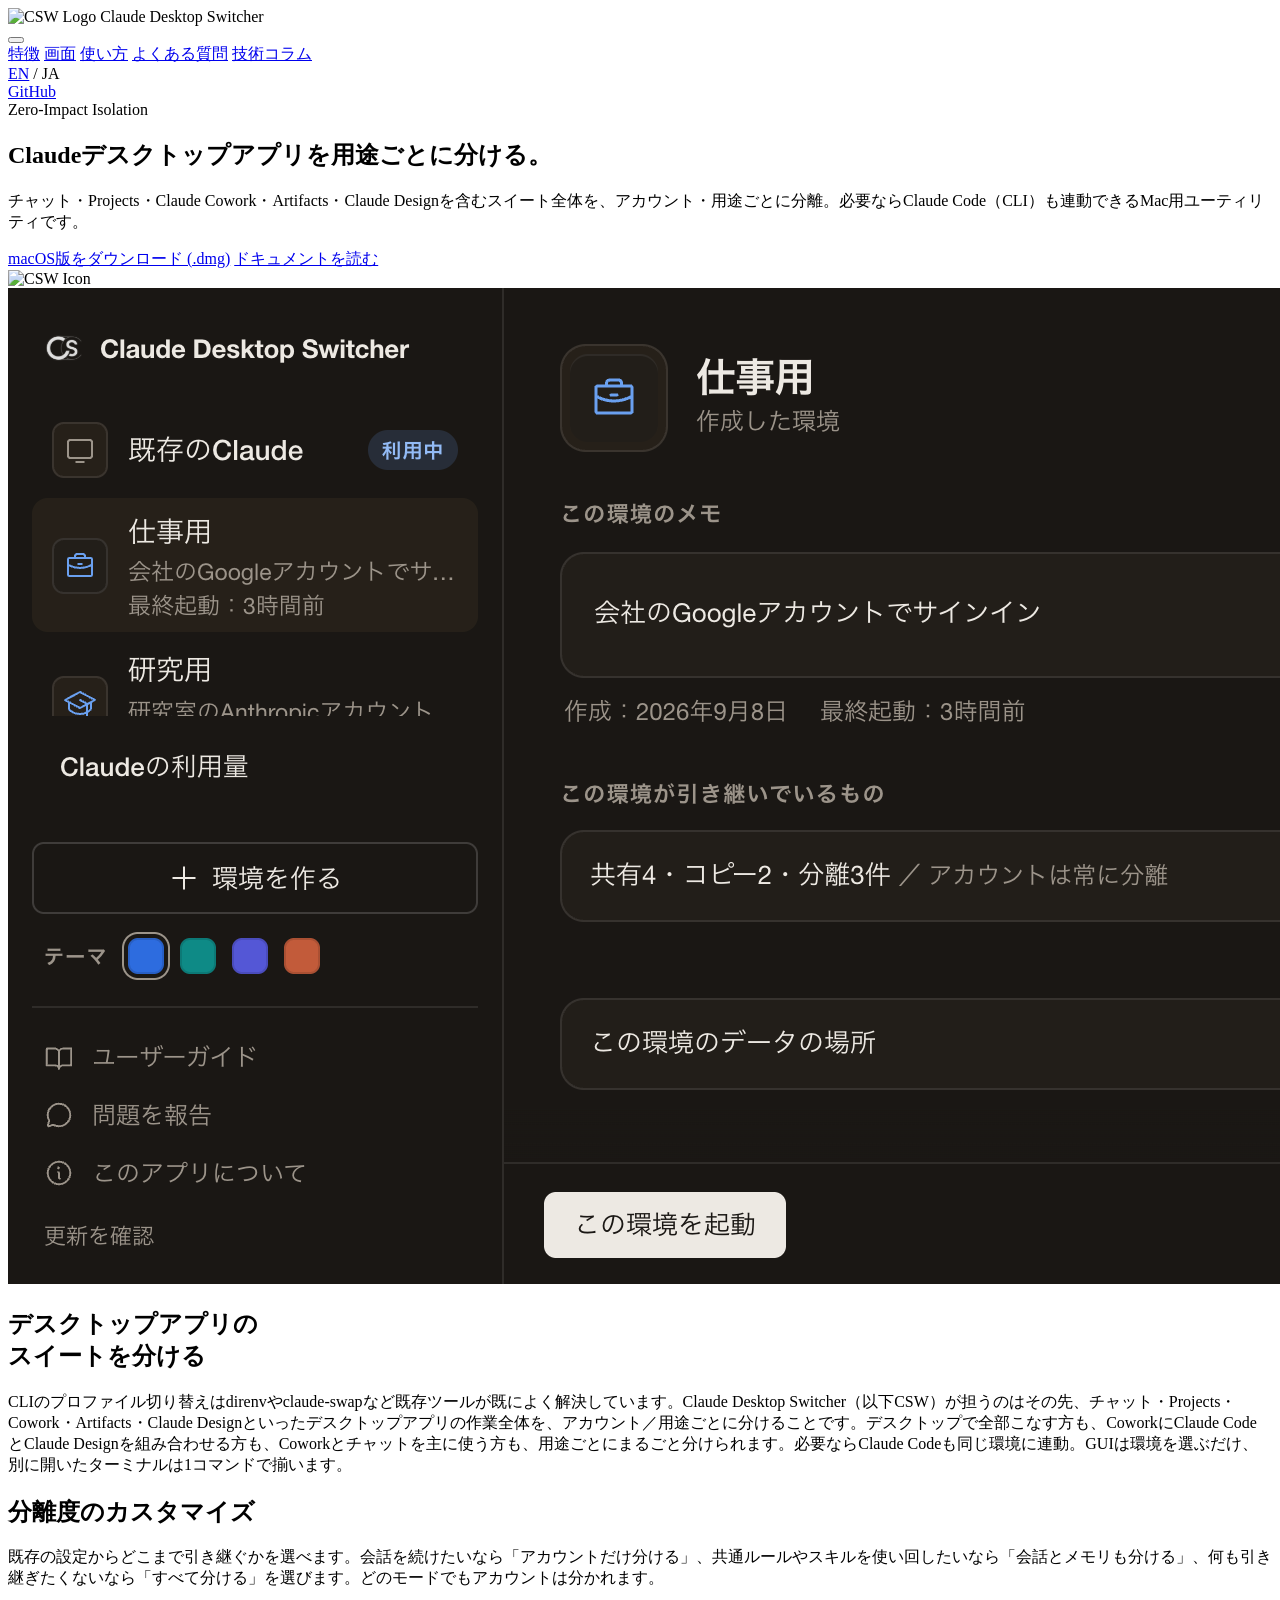
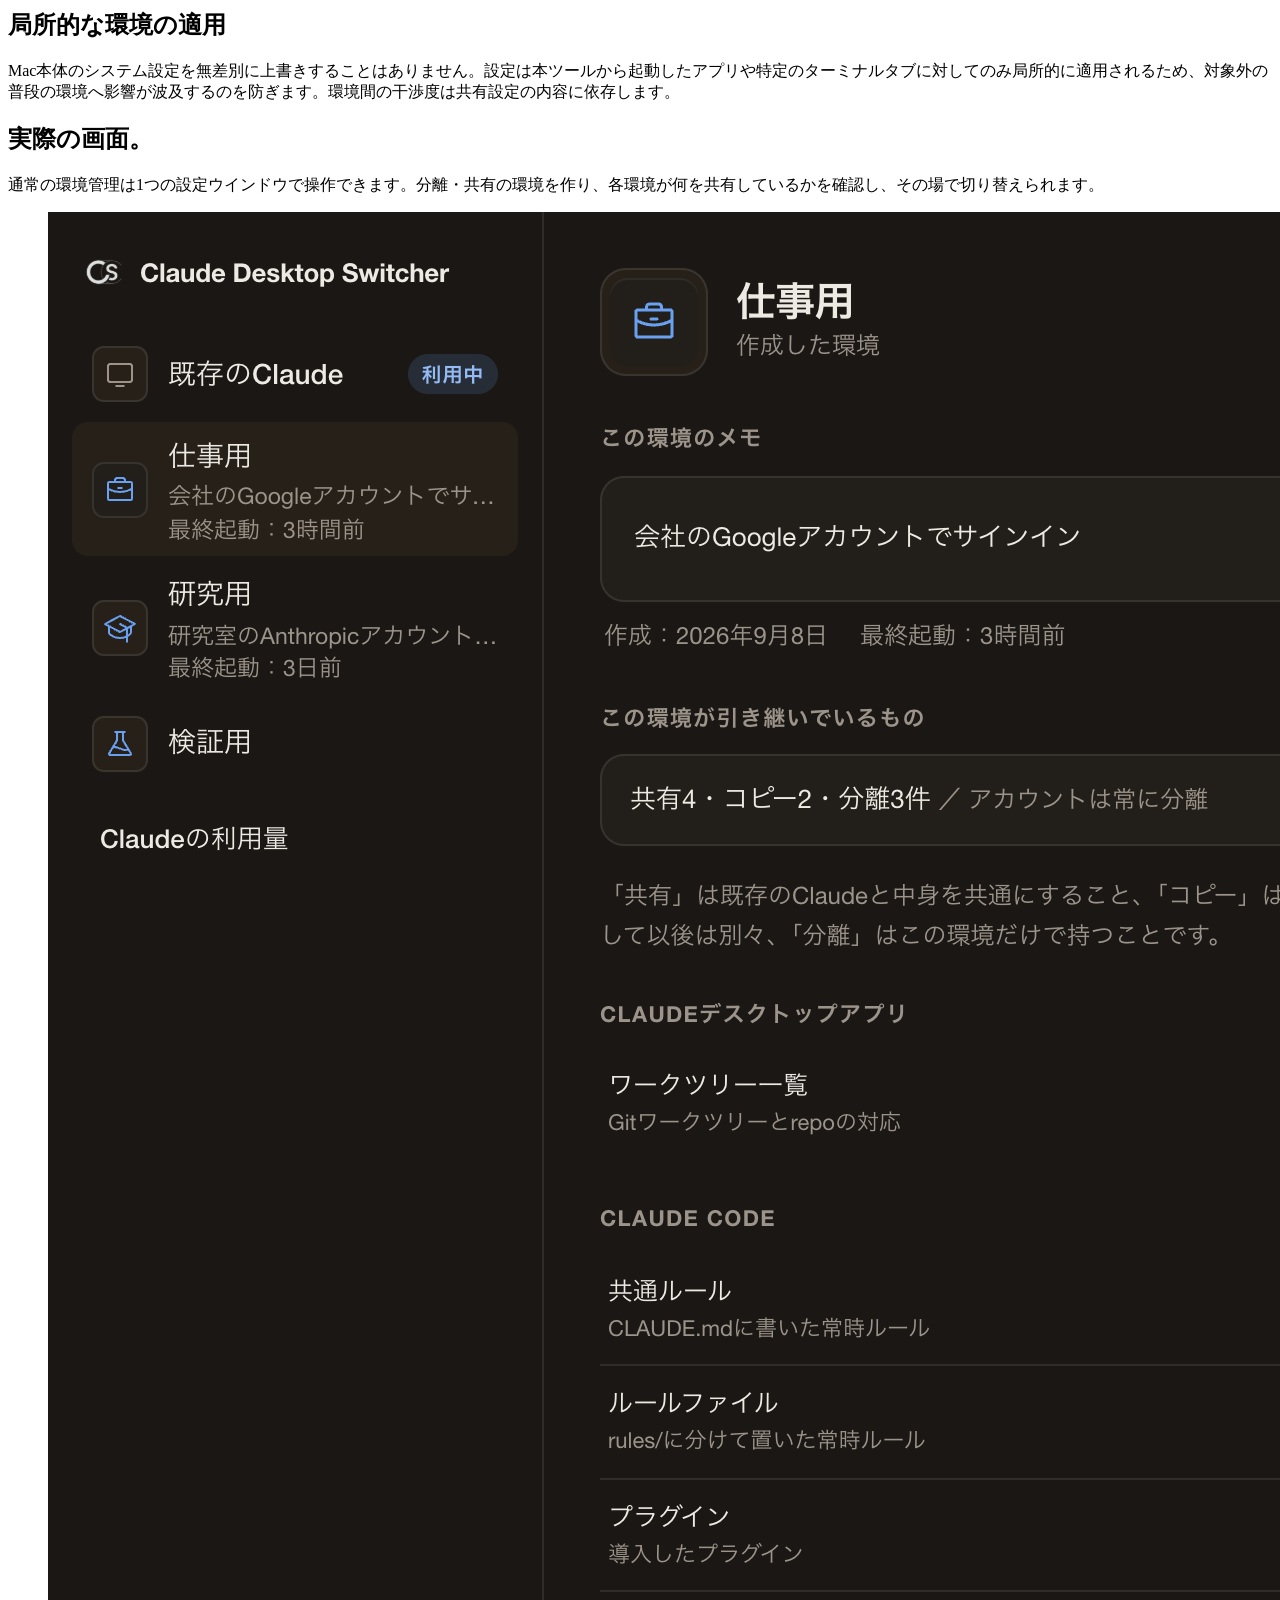
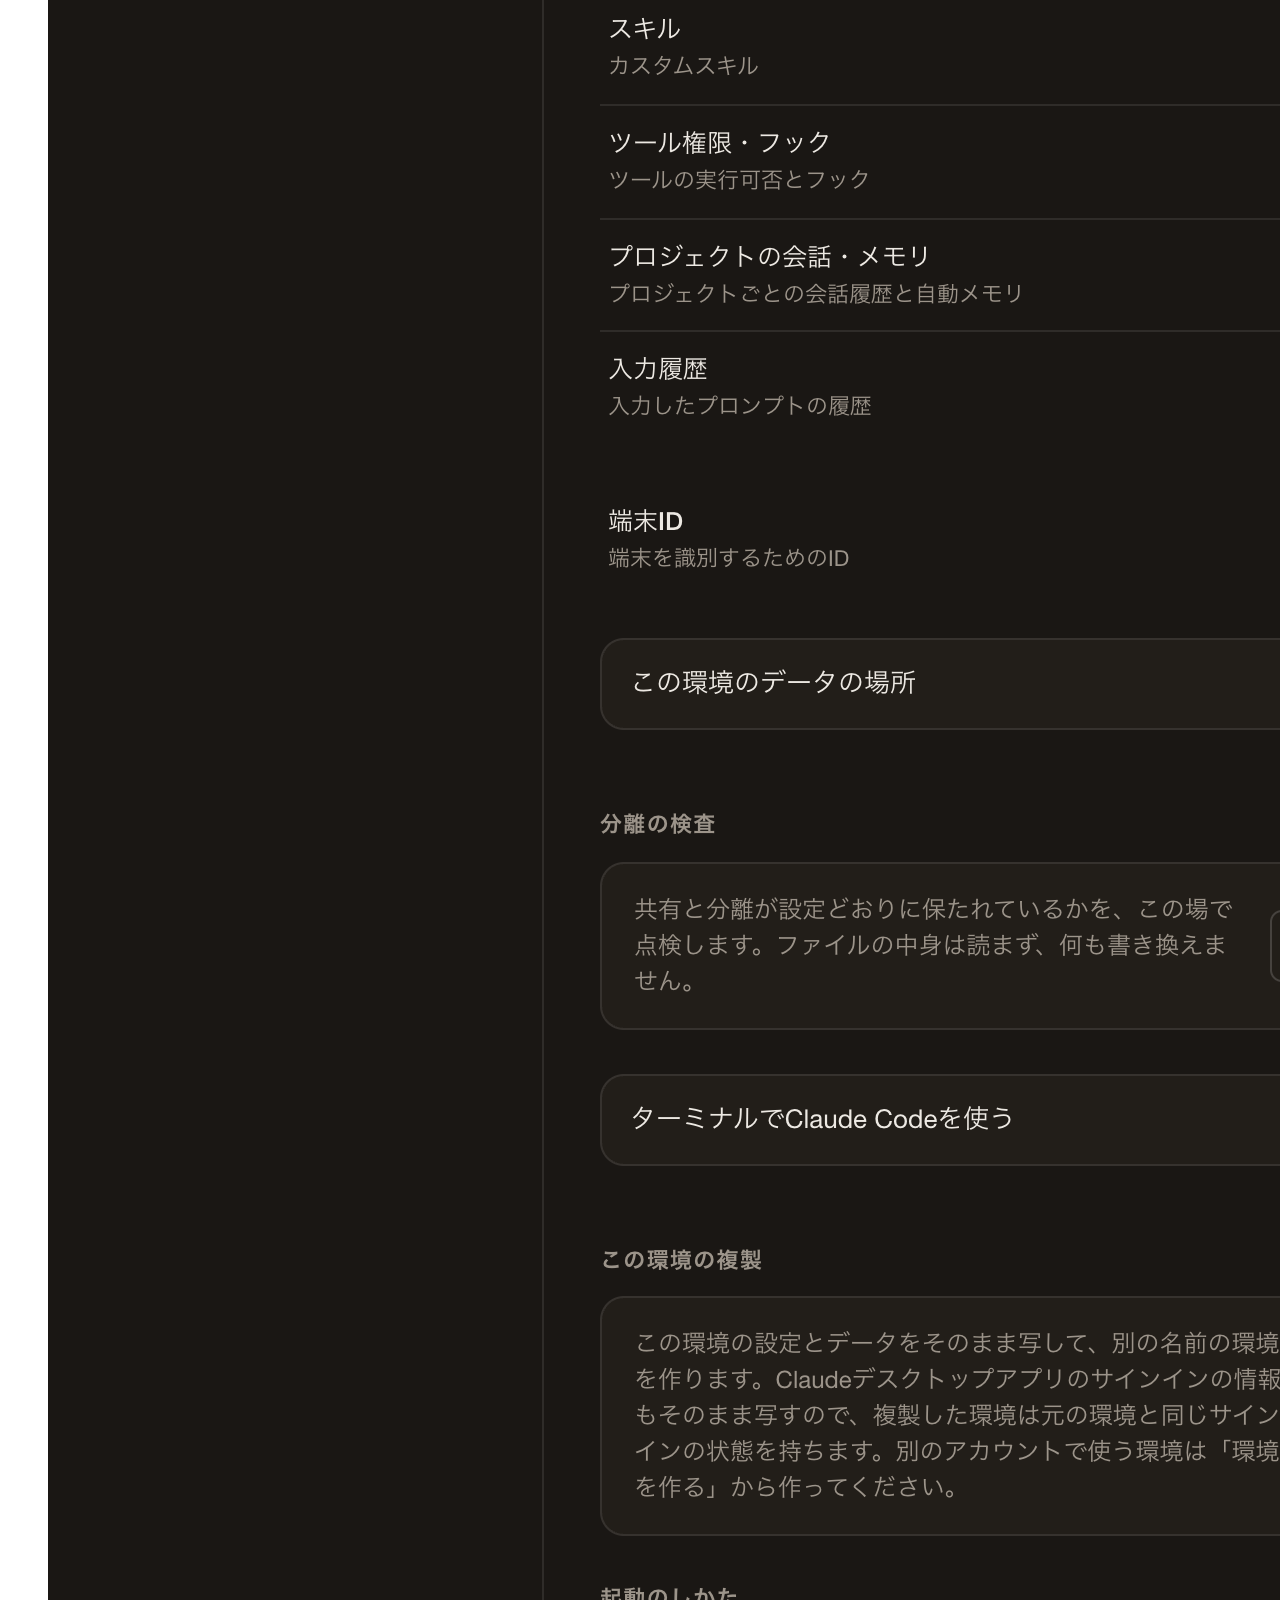
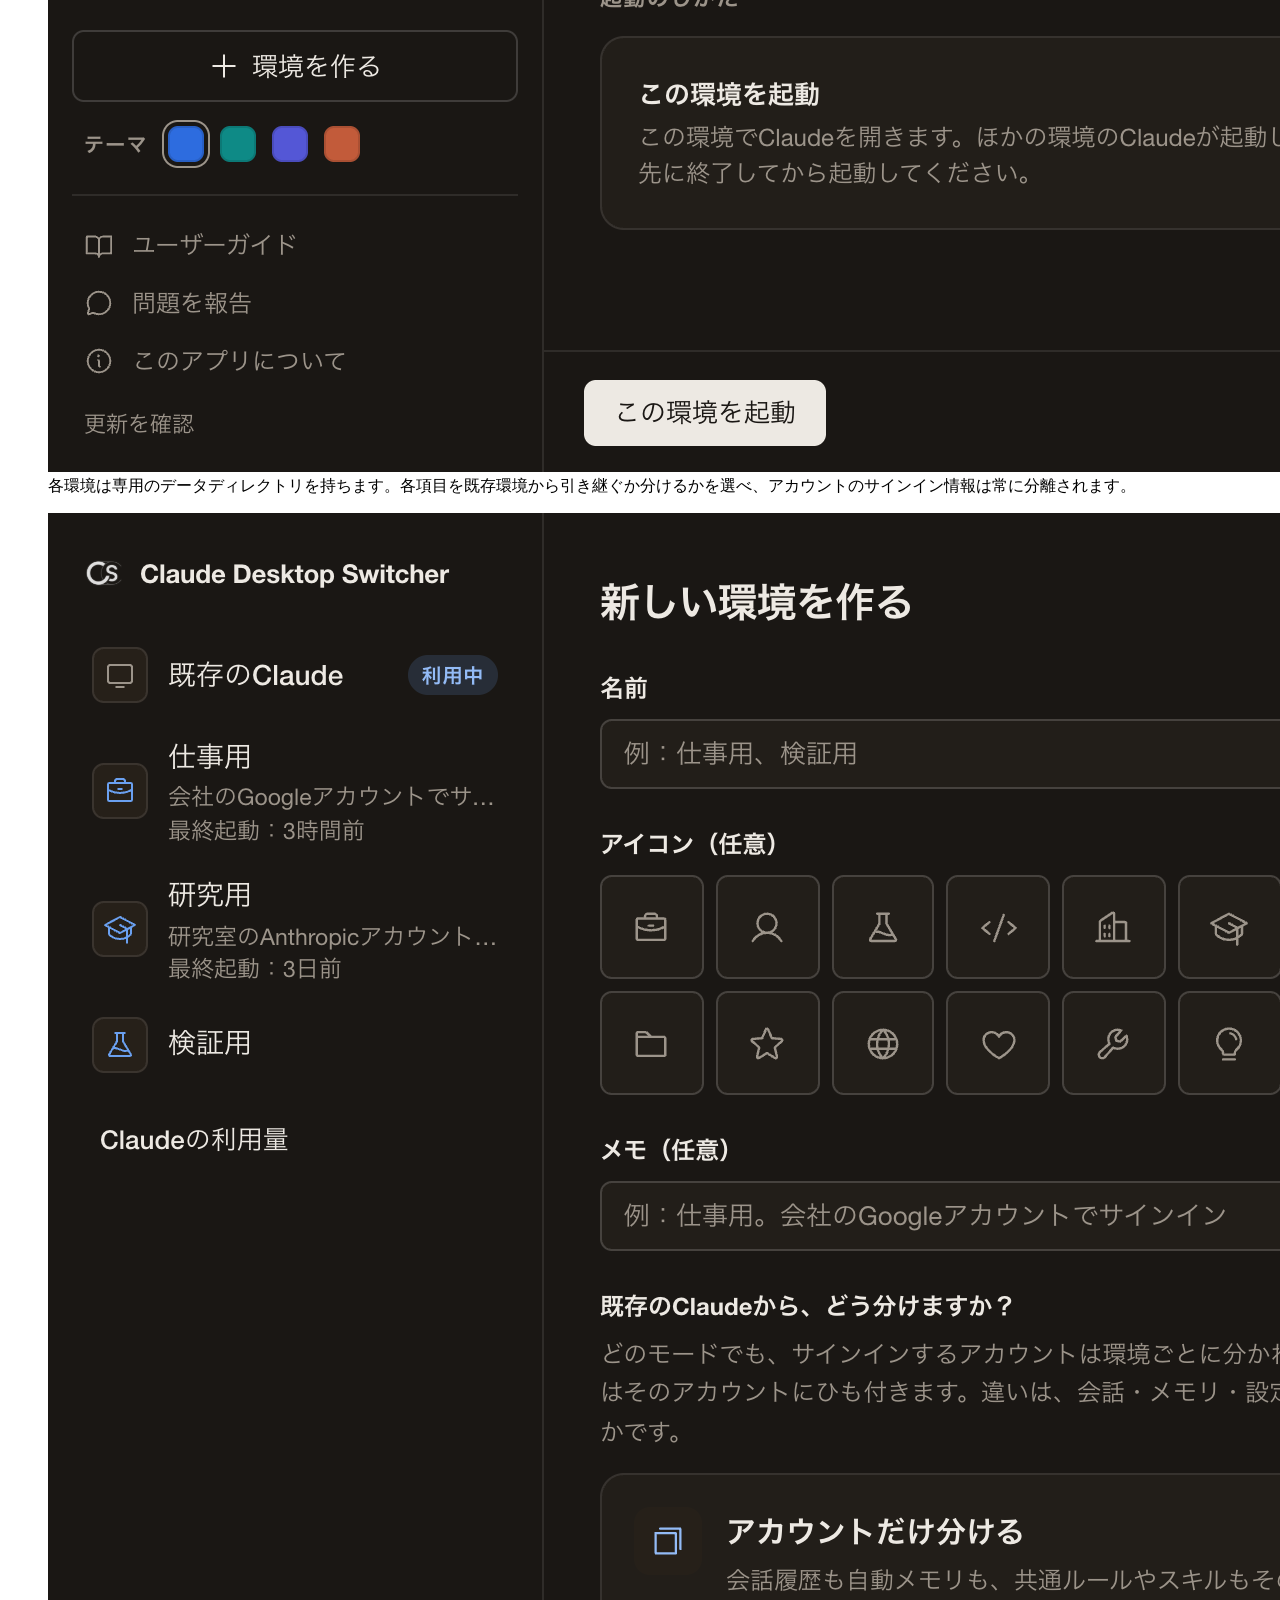
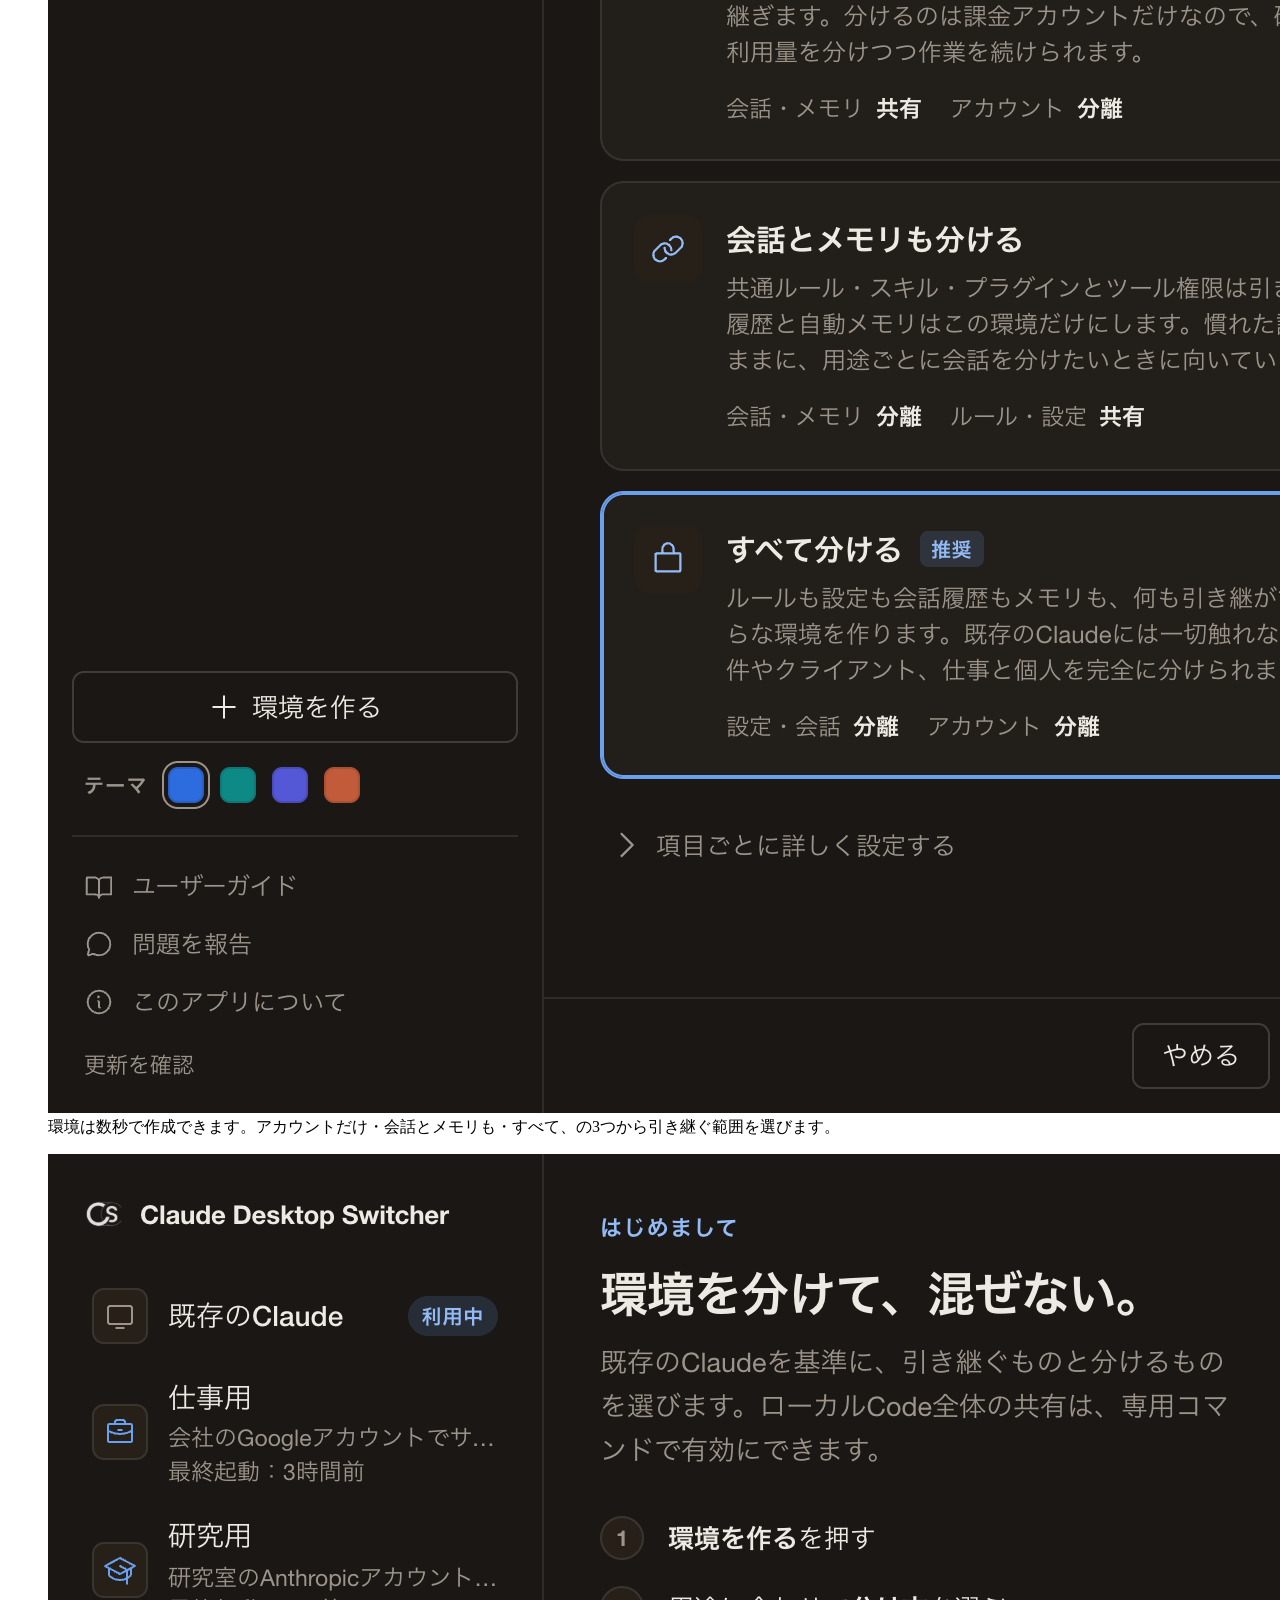
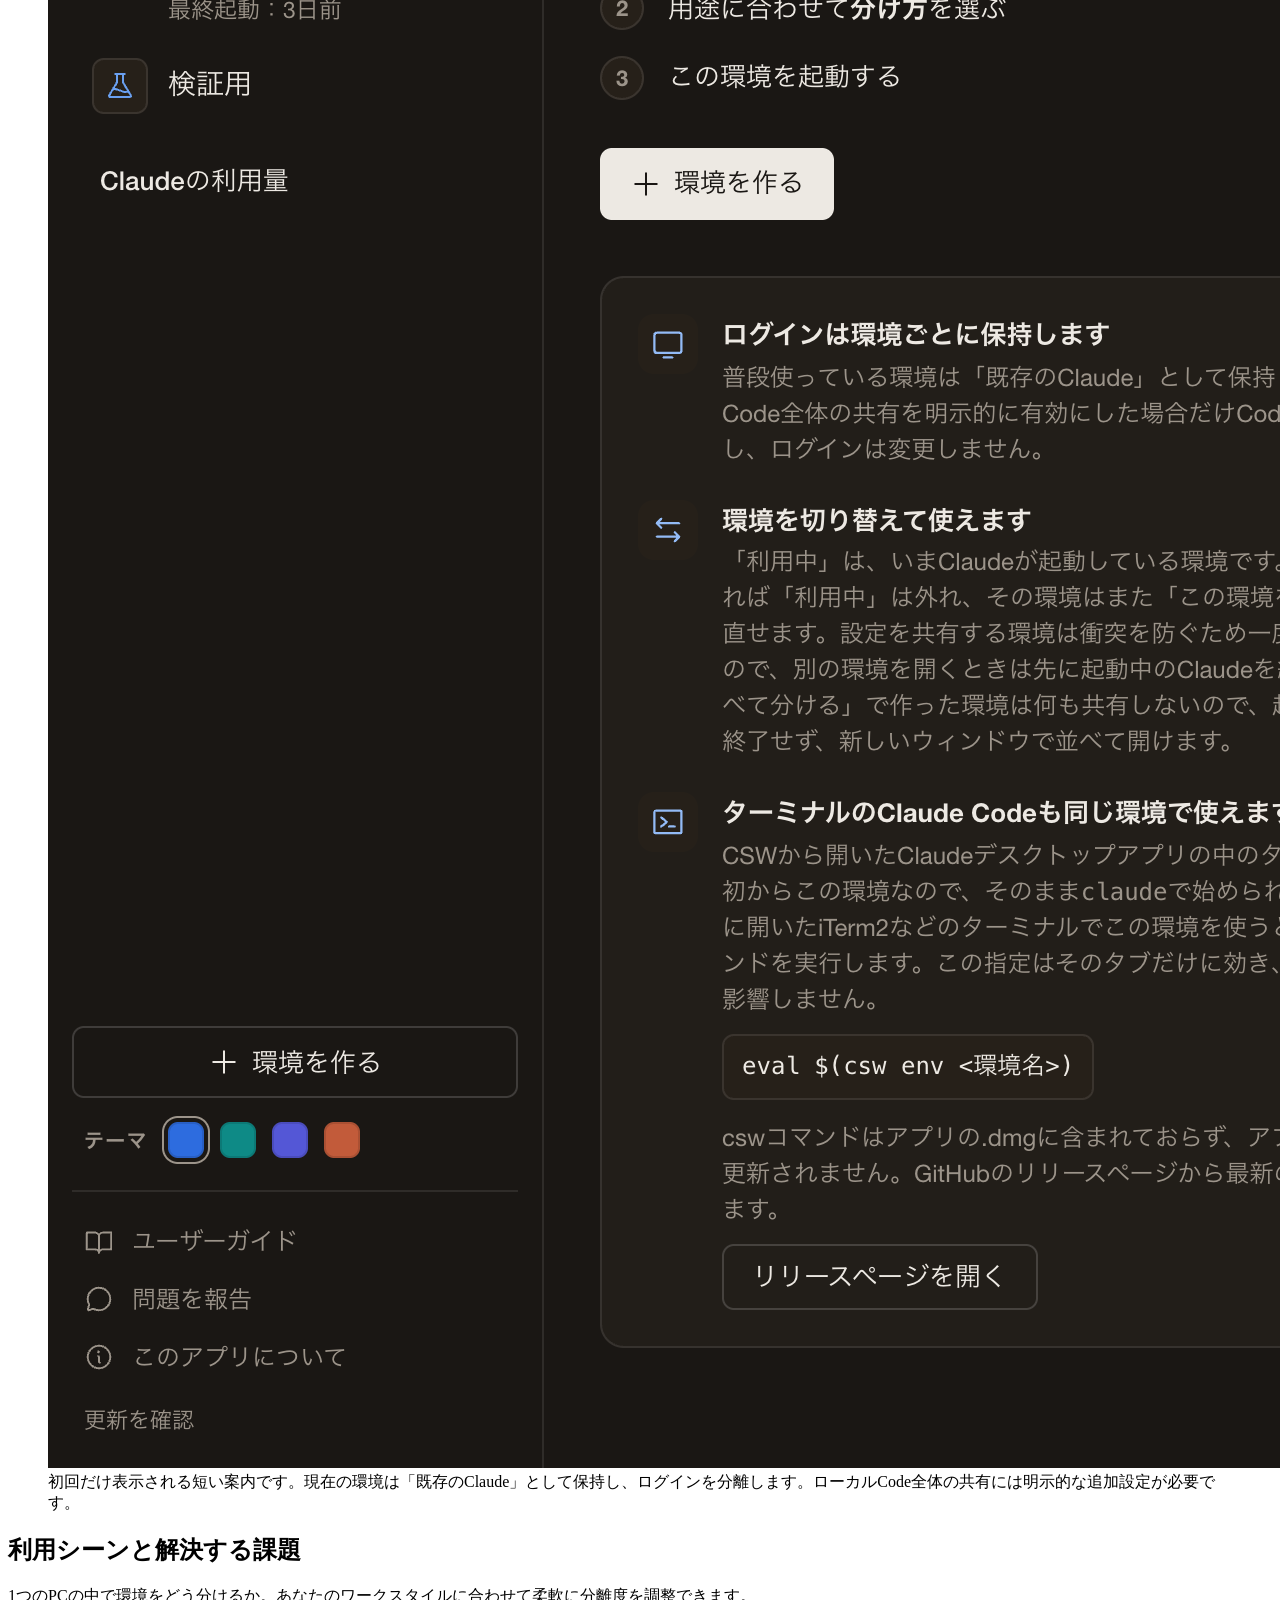
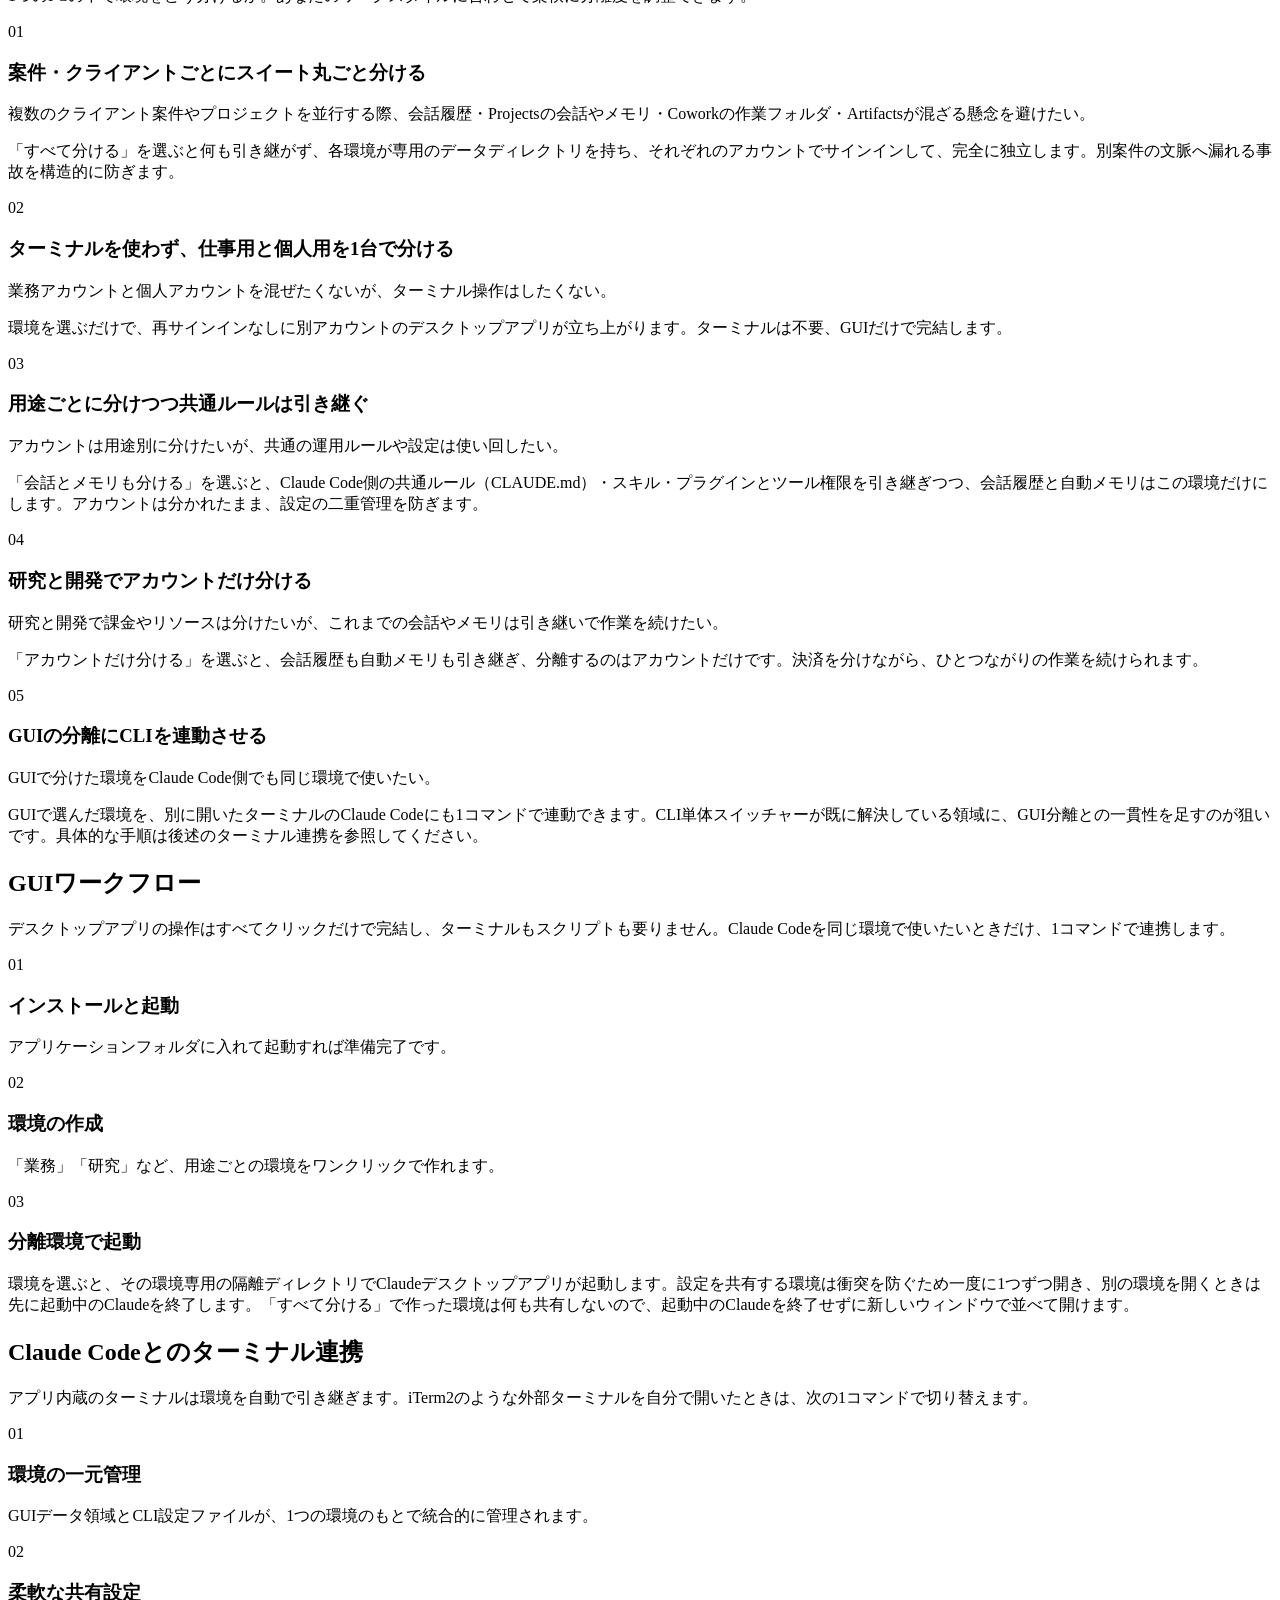
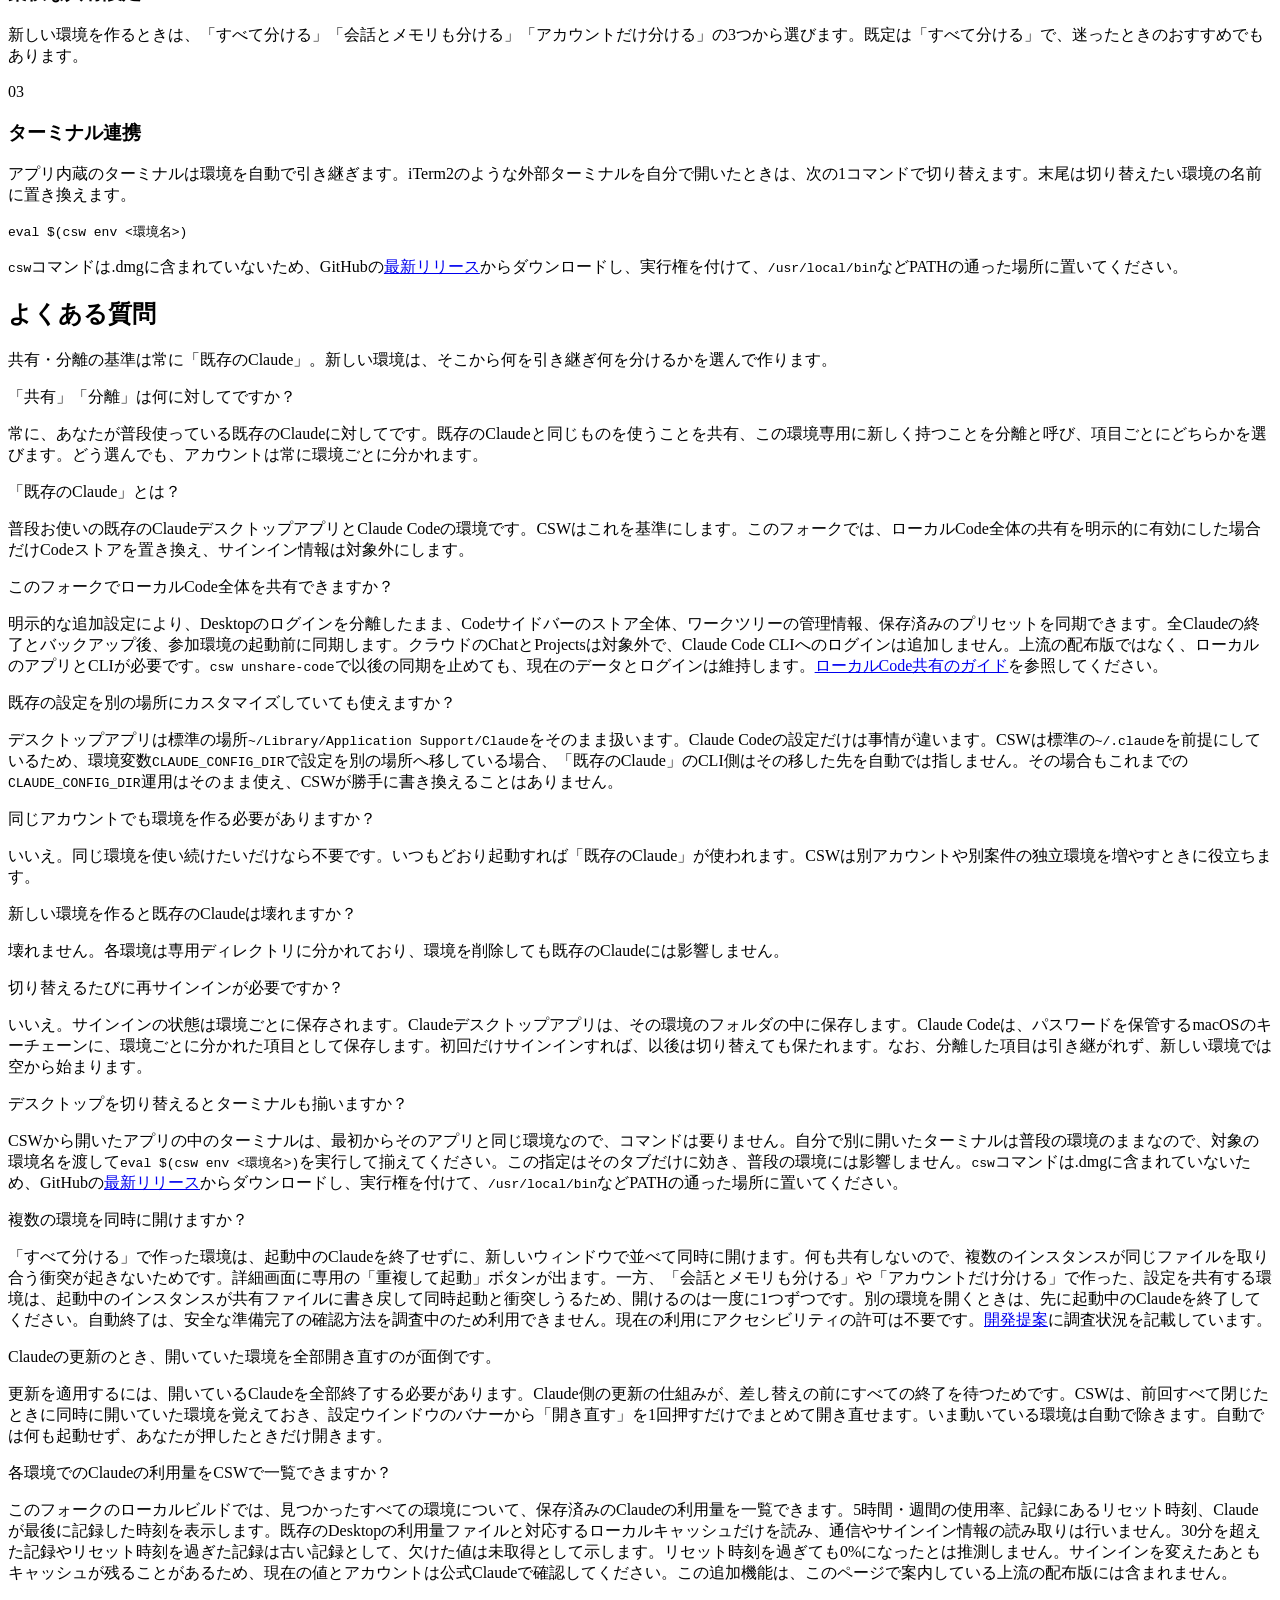
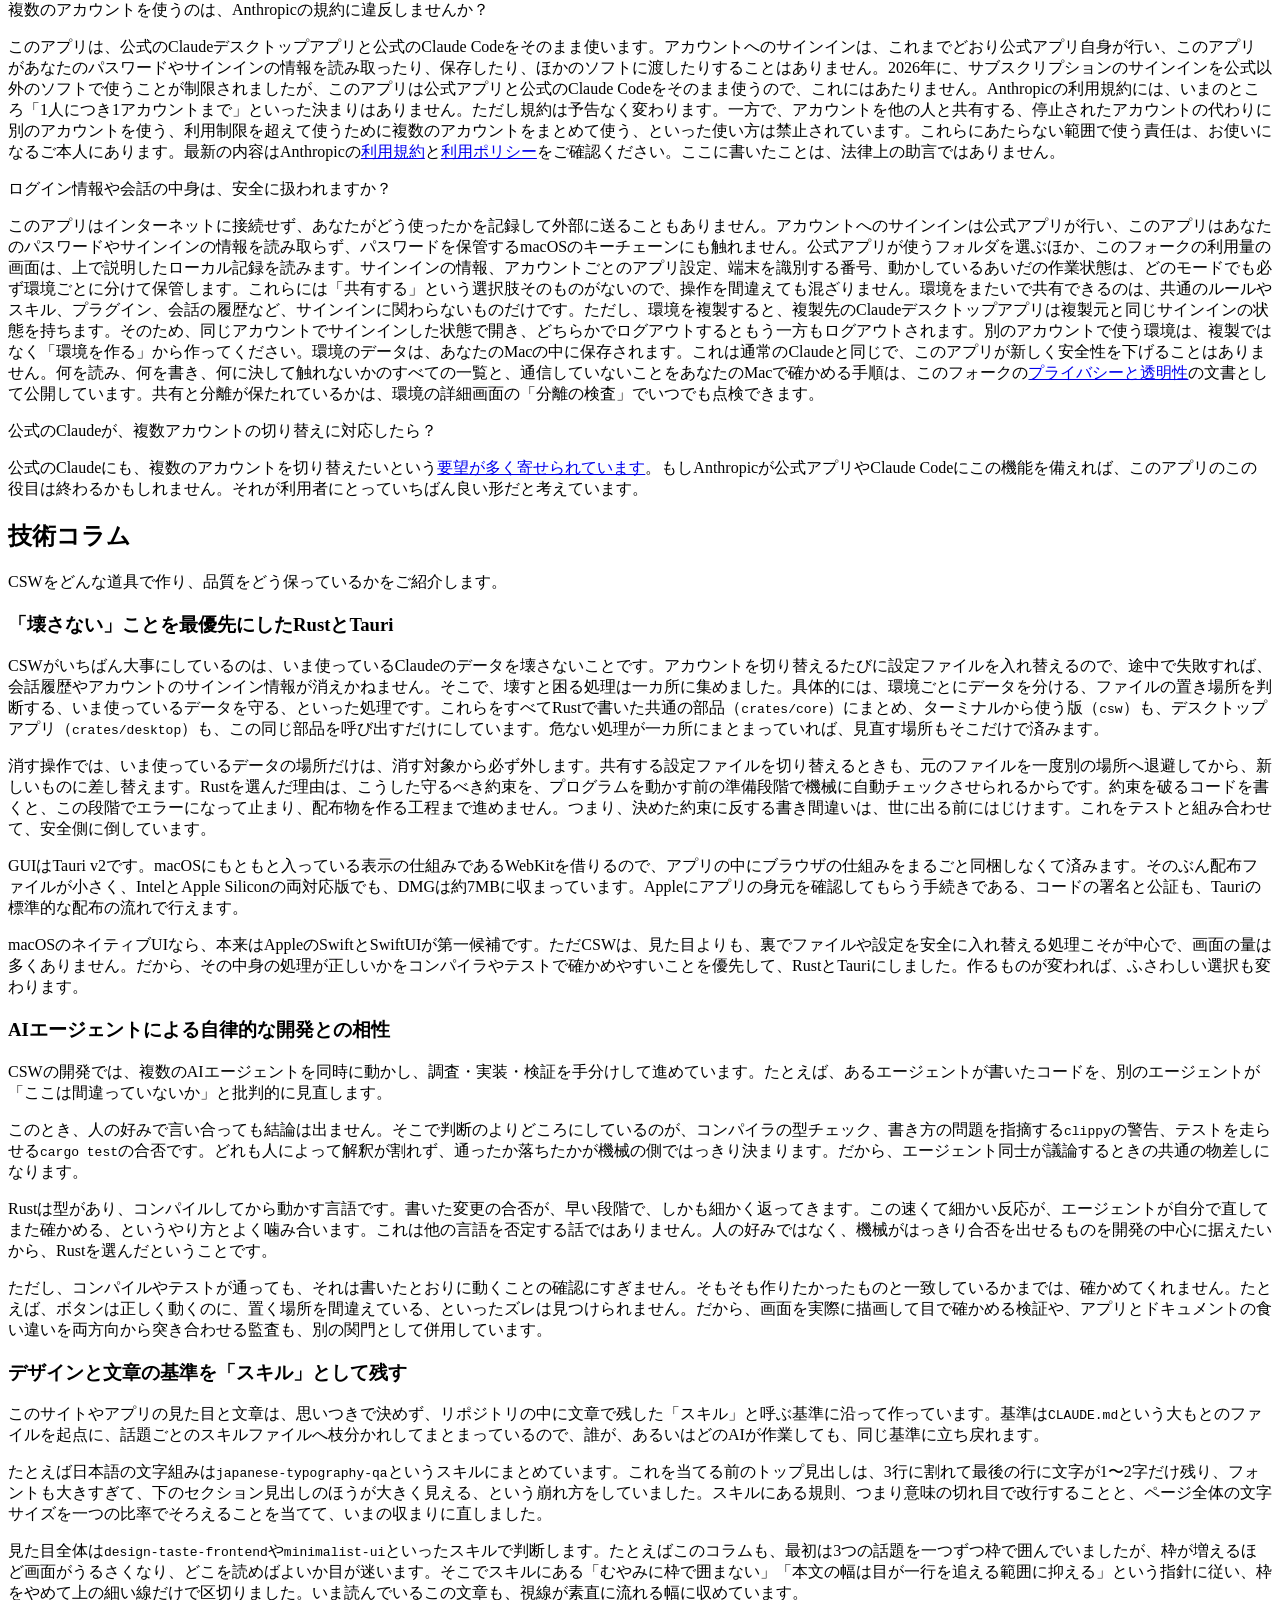
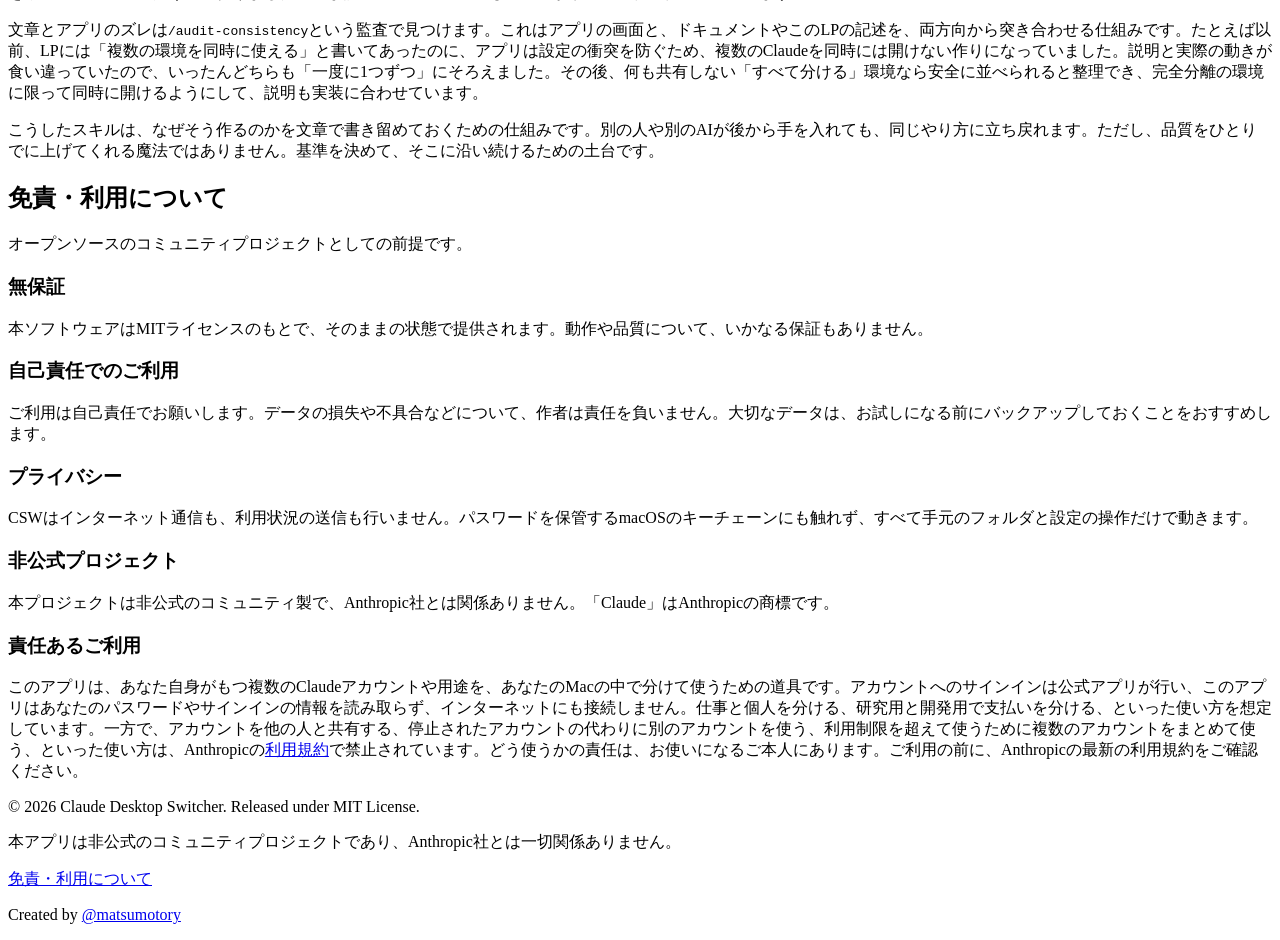
==== website/ja/index.html @ 07c849dd "docs: 自動終了の未解決条件と検証結果を記録 Co-Authored-By: Codex <noreply@openai.com>" ====
<!DOCTYPE html>
<html lang="ja">
<head>
    <meta charset="UTF-8">
    <meta name="viewport" content="width=device-width, initial-scale=1.0">
    <title>Claude Desktop Switcher</title>
    <meta name="description" content="既存の環境を一切壊さず、複数のClaude Desktopアカウントを安全に管理・切り替え。">
    <link rel="canonical" href="https://matsumotory.github.io/claude-desktop-switcher/ja/">
    <link rel="alternate" hreflang="en" href="https://matsumotory.github.io/claude-desktop-switcher/">
    <link rel="alternate" hreflang="ja" href="https://matsumotory.github.io/claude-desktop-switcher/ja/">
    <link rel="alternate" hreflang="x-default" href="https://matsumotory.github.io/claude-desktop-switcher/">
    <meta property="og:type" content="website">
    <meta property="og:site_name" content="Claude Desktop Switcher">
    <meta property="og:title" content="Claude Desktop Switcher：Claudeデスクトップアプリを用途ごとに分ける">
    <meta property="og:description" content="既存の環境を一切壊さず、複数のClaude Desktopアカウントを安全に管理・切り替え。">
    <meta property="og:url" content="https://matsumotory.github.io/claude-desktop-switcher/ja/">
    <meta property="og:image" content="https://matsumotory.github.io/claude-desktop-switcher/assets/ja_og.png?v=0.24.3">
    <meta property="og:image:width" content="1200">
    <meta property="og:image:height" content="630">
    <meta property="og:image:alt" content="Claude Desktop Switcher：Claudeデスクトップアプリのスイートをアカウント・用途ごとに分ける。">
    <meta property="og:locale" content="ja_JP">
    <meta property="og:locale:alternate" content="en_US">
    <meta name="twitter:card" content="summary_large_image">
    <meta name="twitter:title" content="Claude Desktop Switcher：Claudeデスクトップアプリを用途ごとに分ける">
    <meta name="twitter:description" content="既存の環境を一切壊さず、複数のClaude Desktopアカウントを安全に管理・切り替え。">
    <meta name="twitter:image" content="https://matsumotory.github.io/claude-desktop-switcher/assets/ja_og.png?v=0.24.3">
    <link rel="icon" type="image/png" href="../assets/logo.png">
    <link rel="apple-touch-icon" href="../assets/logo.png">
    <link rel="stylesheet" href="../style.css">
    <link rel="preconnect" href="https://fonts.googleapis.com">
    <link rel="preconnect" href="https://fonts.gstatic.com" crossorigin>
    <link href="https://fonts.googleapis.com/css2?family=Outfit:wght@400;500;600&display=swap" rel="stylesheet">
</head>
<body>
    <header class="site-header">
        <div class="container header-container">
            <div class="logo">
                <img src="../assets/logo.png" alt="CSW Logo" style="width: 20px; height: 20px; object-fit: contain;">
                <span class="logo-text">Claude Desktop Switcher</span>
            </div>
            <button class="nav-toggle" type="button" aria-label="メニュー" aria-expanded="false" aria-controls="site-nav">
                <span class="nav-toggle-bar"></span>
                <span class="nav-toggle-bar"></span>
            </button>
            <nav class="nav-links" id="site-nav">
                <a href="#features">特徴</a>
                <a href="#screens">画面</a>
                <a href="#how-it-works">使い方</a>
                <a href="#faq">よくある質問</a>
                <a href="#tech-note">技術コラム</a>
                <div class="lang-toggle">
                    <a href="../index.html">EN</a> / <span class="active-lang">JA</span>
                </div>
                <a href="https://github.com/matsumotory/claude-desktop-switcher" class="btn btn-ghost" target="_blank">GitHub</a>
            </nav>
        </div>
    </header>

    <main>
        <!-- Split-screen Hero Section -->
        <section class="hero container">
            <div class="hero-text fade-in">
                <span class="eyebrow">Zero-Impact Isolation</span>
                <h1 class="headline">Claudeデスクトップアプリを<wbr>用途ごとに分ける。</h1>
                <p class="subtext">チャット・Projects・Claude Cowork・Artifacts・Claude Designを含むスイート全体を、アカウント・用途ごとに分離。必要ならClaude Code（CLI）も連動できるMac用ユーティリティです。</p>
                <div class="button-group">
                    <a href="https://github.com/matsumotory/claude-desktop-switcher/releases/latest" class="btn btn-primary">macOS版をダウンロード (.dmg)</a>
                    <a href="https://github.com/matsumotory/claude-desktop-switcher/blob/main/docs/USER_GUIDE.md" class="btn btn-secondary">ドキュメントを読む</a>
                </div>
            </div>
            <div class="hero-visual fade-in delay-1">
                <div class="visual-frame">
                    <div class="menu-bar-mock">
                        <div class="menu-bar-left">
                            <span class="menu-bar-dot"></span>
                            <span class="menu-bar-dot"></span>
                            <span class="menu-bar-dot"></span>
                        </div>
                        <div class="menu-bar-right">
                            <img src="../assets/logo.png" class="menu-bar-logo" alt="CSW Icon">
                        </div>
                    </div>
                    <img src="../assets/ja_hero.png?v=0.24.6-local.6" width="1520" height="996" alt="Claude Desktop Switcher設定UI" class="hero-image">
                </div>
            </div>
        </section>

        <!-- Asymmetric Features Bento -->
        <section id="features" class="features container">
            <div class="features-grid">
                <div class="feature-intro fade-in">
                    <h2>デスクトップアプリの<br>スイートを分ける</h2>
                    <p>CLIのプロファイル切り替えはdirenvやclaude-swapなど既存ツールが既によく解決しています。Claude Desktop Switcher（以下CSW）が担うのはその先、チャット・Projects・Cowork・Artifacts・Claude Designといったデスクトップアプリの作業全体を、アカウント／用途ごとに分けることです。デスクトップで全部こなす方も、CoworkにClaude CodeとClaude Designを組み合わせる方も、Coworkとチャットを主に使う方も、用途ごとにまるごと分けられます。必要ならClaude Codeも同じ環境に連動。GUIは環境を選ぶだけ、別に開いたターミナルは1コマンドで揃います。</p>
                </div>
                
                <div class="feature-cards-stack">
                    <div class="feature-cell cell-small fade-in delay-1">
                        <div class="cell-content">
                            <h2>分離度のカスタマイズ</h2>
                            <p>既存の設定からどこまで引き継ぐかを選べます。会話を続けたいなら「アカウントだけ分ける」、共通ルールやスキルを使い回したいなら「会話とメモリも分ける」、何も引き継ぎたくないなら「すべて分ける」を選びます。どのモードでもアカウントは分かれます。</p>
                        </div>
                    </div>

                    <div class="feature-cell cell-small dark-accent fade-in delay-2">
                        <div class="cell-content">
                            <h2>局所的な環境の適用</h2>
                            <p>Mac本体のシステム設定を無差別に上書きすることはありません。設定は本ツールから起動したアプリや特定のターミナルタブに対してのみ局所的に適用されるため、対象外の普段の環境へ影響が波及するのを防ぎます。環境間の干渉度は共有設定の内容に依存します。</p>
                        </div>
                    </div>
                </div>
            </div>
        </section>

        <!-- 実際の画面 -->
        <section id="screens" class="screens container fade-in">
            <div class="screens-header">
                <h2>実際の画面。</h2>
                <p>通常の環境管理は1つの設定ウインドウで操作できます。分離・共有の環境を作り、各環境が何を共有しているかを確認し、その場で切り替えられます。</p>
            </div>
            <div class="screens-bento">
                <figure class="screen-card fade-in delay-1">
                    <img src="../assets/ja_screen_overview.png?v=0.24.6-local.6" width="1520" height="3460" alt="各環境のパスと項目別の共有/分離マトリクスを表示したCSW設定画面" loading="lazy">
                    <figcaption>各環境は専用のデータディレクトリを持ちます。各項目を既存環境から引き継ぐか分けるかを選べ、アカウントのサインイン情報は常に分離されます。</figcaption>
                </figure>
                <figure class="screen-card fade-in delay-2">
                    <img src="../assets/ja_screen_create.png?v=0.24.6-local.6" width="1520" height="2200" alt="「アカウントだけ分ける」「会話とメモリも分ける」「すべて分ける」を選べる環境作成画面" loading="lazy">
                    <figcaption>環境は数秒で作成できます。アカウントだけ・会話とメモリも・すべて、の3つから引き継ぐ範囲を選びます。</figcaption>
                </figure>
                <figure class="screen-card fade-in delay-2">
                    <img src="../assets/ja_screen_onboarding.png?v=0.24.6-local.6" width="1520" height="1914" alt="既存環境が保持されることを説明する初回オンボーディング" loading="lazy">
                    <figcaption>初回だけ表示される短い案内です。現在の環境は「既存のClaude」として保持し、ログインを分離します。ローカルCode全体の共有には明示的な追加設定が必要です。</figcaption>
                </figure>
            </div>
        </section>

        <!-- Use Cases -->
        <section id="use-cases" class="usecases container fade-in">
            <div class="usecases-header">
                <h2>利用シーンと解決する課題</h2>
                <p>1つのPCの中で環境をどう分けるか。あなたのワークスタイルに合わせて柔軟に分離度を調整できます。</p>
            </div>
            <div class="usecases-bento">
                <div class="feature-cell bento-wide fade-in delay-1">
                    <div class="cell-content">
                        <span class="usecase-num">01</span>
                        <h3 class="usecase-title">案件・クライアントごとにスイート丸ごと分ける</h3>
                        <p class="usecase-text">複数のクライアント案件やプロジェクトを並行する際、会話履歴・Projectsの会話やメモリ・Coworkの作業フォルダ・Artifactsが混ざる懸念を避けたい。</p>
                        <p class="usecase-solution">「すべて分ける」を選ぶと何も引き継がず、各環境が専用のデータディレクトリを持ち、それぞれのアカウントでサインインして、完全に独立します。別案件の文脈へ漏れる事故を構造的に防ぎます。</p>
                    </div>
                </div>
                <div class="feature-cell dark-accent fade-in delay-2">
                    <div class="cell-content">
                        <span class="usecase-num">02</span>
                        <h3 class="usecase-title">ターミナルを使わず、仕事用と個人用を1台で分ける</h3>
                        <p class="usecase-text">業務アカウントと個人アカウントを混ぜたくないが、ターミナル操作はしたくない。</p>
                        <p class="usecase-solution">環境を選ぶだけで、再サインインなしに別アカウントのデスクトップアプリが立ち上がります。ターミナルは不要、GUIだけで完結します。</p>
                    </div>
                </div>
                <div class="feature-cell fade-in delay-2">
                    <div class="cell-content">
                        <span class="usecase-num">03</span>
                        <h3 class="usecase-title">用途ごとに分けつつ共通ルールは引き継ぐ</h3>
                        <p class="usecase-text">アカウントは用途別に分けたいが、共通の運用ルールや設定は使い回したい。</p>
                        <p class="usecase-solution">「会話とメモリも分ける」を選ぶと、Claude Code側の共通ルール（CLAUDE.md）・スキル・プラグインとツール権限を引き継ぎつつ、会話履歴と自動メモリはこの環境だけにします。アカウントは分かれたまま、設定の二重管理を防ぎます。</p>
                    </div>
                </div>
                <div class="feature-cell fade-in delay-2">
                    <div class="cell-content">
                        <span class="usecase-num">04</span>
                        <h3 class="usecase-title">研究と開発でアカウントだけ分ける</h3>
                        <p class="usecase-text">研究と開発で課金やリソースは分けたいが、これまでの会話やメモリは引き継いで作業を続けたい。</p>
                        <p class="usecase-solution">「アカウントだけ分ける」を選ぶと、会話履歴も自動メモリも引き継ぎ、分離するのはアカウントだけです。決済を分けながら、ひとつながりの作業を続けられます。</p>
                    </div>
                </div>
                <div class="feature-cell fade-in delay-2">
                    <div class="cell-content">
                        <span class="usecase-num">05</span>
                        <h3 class="usecase-title">GUIの分離にCLIを連動させる</h3>
                        <p class="usecase-text">GUIで分けた環境をClaude Code側でも同じ環境で使いたい。</p>
                        <p class="usecase-solution">GUIで選んだ環境を、別に開いたターミナルのClaude Codeにも1コマンドで連動できます。CLI単体スイッチャーが既に解決している領域に、GUI分離との一貫性を足すのが狙いです。具体的な手順は後述のターミナル連携を参照してください。</p>
                    </div>
                </div>
            </div>
        </section>

        <!-- Vertical Stack: How it Works -->
        <section id="how-it-works" class="workflow container fade-in">
            <div class="workflow-header">
                <h2>GUIワークフロー</h2>
                <p>デスクトップアプリの操作はすべてクリックだけで完結し、ターミナルもスクリプトも要りません。Claude Codeを同じ環境で使いたいときだけ、1コマンドで連携します。</p>
            </div>
            <div class="workflow-steps">
                <div class="step-item">
                    <div class="step-num">01</div>
                    <div class="step-body">
                        <h3>インストールと起動</h3>
                        <p>アプリケーションフォルダに入れて起動すれば準備完了です。</p>
                    </div>
                </div>
                <div class="step-item border-top">
                    <div class="step-num">02</div>
                    <div class="step-body">
                        <h3>環境の作成</h3>
                        <p>「業務」「研究」など、用途ごとの環境をワンクリックで作れます。</p>
                    </div>
                </div>
                <div class="step-item border-top">
                    <div class="step-num">03</div>
                    <div class="step-body">
                        <h3>分離環境で起動</h3>
                        <p>環境を選ぶと、その環境専用の隔離ディレクトリでClaudeデスクトップアプリが起動します。設定を共有する環境は衝突を防ぐため一度に1つずつ開き、別の環境を開くときは先に起動中のClaudeを終了します。「すべて分ける」で作った環境は何も共有しないので、起動中のClaudeを終了せずに新しいウィンドウで並べて開けます。</p>
                    </div>
                </div>
            </div>
        </section>
        <section id="guide" class="guide container fade-in">
            <div class="guide-header">
                <h2>Claude Codeとのターミナル連携</h2>
                <p>アプリ内蔵のターミナルは環境を自動で引き継ぎます。iTerm2のような外部ターミナルを自分で開いたときは、次の1コマンドで切り替えます。</p>
            </div>
            
            <div class="guide-grid">
                <div class="guide-card">
                    <div class="guide-icon">01</div>
                    <h3>環境の一元管理</h3>
                    <p>GUIデータ領域とCLI設定ファイルが、1つの環境のもとで統合的に管理されます。</p>
                </div>
                <div class="guide-card">
                    <div class="guide-icon">02</div>
                    <h3>柔軟な共有設定</h3>
                    <p>新しい環境を作るときは、「すべて分ける」「会話とメモリも分ける」「アカウントだけ分ける」の3つから選びます。既定は「すべて分ける」で、迷ったときのおすすめでもあります。</p>
                </div>
                <div class="guide-card">
                    <div class="guide-icon">03</div>
                    <h3>ターミナル連携</h3>
                    <p>アプリ内蔵のターミナルは環境を自動で引き継ぎます。iTerm2のような外部ターミナルを自分で開いたときは、次の1コマンドで切り替えます。末尾は切り替えたい環境の名前に置き換えます。</p>
                    <div class="code-snippet">
                        <code>eval $(csw env &lt;環境名&gt;)</code>
                    </div>
                    <p class="guide-note"><code>csw</code>コマンドは.dmgに含まれていないため、GitHubの<a href="https://github.com/matsumotory/claude-desktop-switcher/releases/latest" target="_blank" rel="noopener">最新リリース</a>からダウンロードし、実行権を付けて、<code>/usr/local/bin</code>などPATHの通った場所に置いてください。</p>
                </div>
            </div>
        </section>

        <!-- FAQ -->
        <section id="faq" class="faq container fade-in">
            <div class="faq-header">
                <h2>よくある質問</h2>
                <p>共有・分離の基準は常に「既存のClaude」。新しい環境は、そこから何を引き継ぎ何を分けるかを選んで作ります。</p>
            </div>
            <div class="faq-grid">
                <div class="faq-item">
                    <p class="faq-q">「共有」「分離」は何に対してですか？</p>
                    <p class="faq-a">常に、あなたが普段使っている既存のClaudeに対してです。既存のClaudeと同じものを使うことを共有、この環境専用に新しく持つことを分離と呼び、項目ごとにどちらかを選びます。どう選んでも、アカウントは常に環境ごとに分かれます。</p>
                </div>
                <div class="faq-item">
                    <p class="faq-q">「既存のClaude」とは？</p>
                    <p class="faq-a">普段お使いの既存のClaudeデスクトップアプリとClaude Codeの環境です。CSWはこれを基準にします。このフォークでは、ローカルCode全体の共有を明示的に有効にした場合だけCodeストアを置き換え、サインイン情報は対象外にします。</p>
                </div>
                <div class="faq-item">
                    <p class="faq-q">このフォークでローカルCode全体を共有できますか？</p>
                    <p class="faq-a">明示的な追加設定により、Desktopのログインを分離したまま、Codeサイドバーのストア全体、ワークツリーの管理情報、保存済みのプリセットを同期できます。全Claudeの終了とバックアップ後、参加環境の起動前に同期します。クラウドのChatとProjectsは対象外で、Claude Code CLIへのログインは追加しません。上流の配布版ではなく、ローカルのアプリとCLIが必要です。<code>csw unshare-code</code>で以後の同期を止めても、現在のデータとログインは維持します。<a href="https://github.com/seichris/claude-desktop-switcher/blob/main/docs/USER_GUIDE.md#このフォークでローカルcode全体を共有する" target="_blank" rel="noopener">ローカルCode共有のガイド</a>を参照してください。</p>
                </div>
                <div class="faq-item">
                    <p class="faq-q">既存の設定を別の場所にカスタマイズしていても使えますか？</p>
                    <p class="faq-a">デスクトップアプリは標準の場所<code>~/Library/Application Support/Claude</code>をそのまま扱います。Claude Codeの設定だけは事情が違います。CSWは標準の<code>~/.claude</code>を前提にしているため、環境変数<code>CLAUDE_CONFIG_DIR</code>で設定を別の場所へ移している場合、「既存のClaude」のCLI側はその移した先を自動では指しません。その場合もこれまでの<code>CLAUDE_CONFIG_DIR</code>運用はそのまま使え、CSWが勝手に書き換えることはありません。</p>
                </div>
                <div class="faq-item">
                    <p class="faq-q">同じアカウントでも環境を作る必要がありますか？</p>
                    <p class="faq-a">いいえ。同じ環境を使い続けたいだけなら不要です。いつもどおり起動すれば「既存のClaude」が使われます。CSWは別アカウントや別案件の独立環境を増やすときに役立ちます。</p>
                </div>
                <div class="faq-item">
                    <p class="faq-q">新しい環境を作ると既存のClaudeは壊れますか？</p>
                    <p class="faq-a">壊れません。各環境は専用ディレクトリに分かれており、環境を削除しても既存のClaudeには影響しません。</p>
                </div>
                <div class="faq-item">
                    <p class="faq-q">切り替えるたびに再サインインが必要ですか？</p>
                    <p class="faq-a">いいえ。サインインの状態は環境ごとに保存されます。Claudeデスクトップアプリは、その環境のフォルダの中に保存します。Claude Codeは、パスワードを保管するmacOSのキーチェーンに、環境ごとに分かれた項目として保存します。初回だけサインインすれば、以後は切り替えても保たれます。なお、分離した項目は引き継がれず、新しい環境では空から始まります。</p>
                </div>
                <div class="faq-item">
                    <p class="faq-q">デスクトップを切り替えるとターミナルも揃いますか？</p>
                    <p class="faq-a">CSWから開いたアプリの中のターミナルは、最初からそのアプリと同じ環境なので、コマンドは要りません。自分で別に開いたターミナルは普段の環境のままなので、対象の環境名を渡して<code>eval $(csw env &lt;環境名&gt;)</code>を実行して揃えてください。この指定はそのタブだけに効き、普段の環境には影響しません。<code>csw</code>コマンドは.dmgに含まれていないため、GitHubの<a href="https://github.com/matsumotory/claude-desktop-switcher/releases/latest" target="_blank" rel="noopener">最新リリース</a>からダウンロードし、実行権を付けて、<code>/usr/local/bin</code>などPATHの通った場所に置いてください。</p>
                </div>
                <div class="faq-item">
                    <p class="faq-q">複数の環境を同時に開けますか？</p>
                    <p class="faq-a">「すべて分ける」で作った環境は、起動中のClaudeを終了せずに、新しいウィンドウで並べて同時に開けます。何も共有しないので、複数のインスタンスが同じファイルを取り合う衝突が起きないためです。詳細画面に専用の「重複して起動」ボタンが出ます。一方、「会話とメモリも分ける」や「アカウントだけ分ける」で作った、設定を共有する環境は、起動中のインスタンスが共有ファイルに書き戻して同時起動と衝突しうるため、開けるのは一度に1つずつです。別の環境を開くときは、先に起動中のClaudeを終了してください。自動終了は、安全な準備完了の確認方法を調査中のため利用できません。現在の利用にアクセシビリティの許可は不要です。<a href="https://github.com/seichris/claude-desktop-switcher/blob/main/docs/proposals/automatic-account-switch.md" target="_blank" rel="noopener">開発提案</a>に調査状況を記載しています。</p>
                </div>
                <div class="faq-item">
                    <p class="faq-q">Claudeの更新のとき、開いていた環境を全部開き直すのが面倒です。</p>
                    <p class="faq-a">更新を適用するには、開いているClaudeを全部終了する必要があります。Claude側の更新の仕組みが、差し替えの前にすべての終了を待つためです。CSWは、前回すべて閉じたときに同時に開いていた環境を覚えておき、設定ウインドウのバナーから「開き直す」を1回押すだけでまとめて開き直せます。いま動いている環境は自動で除きます。自動では何も起動せず、あなたが押したときだけ開きます。</p>
                </div>
                <div class="faq-item">
                    <p class="faq-q">各環境でのClaudeの利用量をCSWで一覧できますか？</p>
                    <p class="faq-a">このフォークのローカルビルドでは、見つかったすべての環境について、保存済みのClaudeの利用量を一覧できます。5時間・週間の使用率、記録にあるリセット時刻、Claudeが最後に記録した時刻を表示します。既存のDesktopの利用量ファイルと対応するローカルキャッシュだけを読み、通信やサインイン情報の読み取りは行いません。30分を超えた記録やリセット時刻を過ぎた記録は古い記録として、欠けた値は未取得として示します。リセット時刻を過ぎても0%になったとは推測しません。サインインを変えたあともキャッシュが残ることがあるため、現在の値とアカウントは公式Claudeで確認してください。この追加機能は、このページで案内している上流の配布版には含まれません。</p>
                </div>
                <div class="faq-item">
                    <p class="faq-q">複数のアカウントを使うのは、Anthropicの規約に違反しませんか？</p>
                    <p class="faq-a">このアプリは、公式のClaudeデスクトップアプリと公式のClaude Codeをそのまま使います。アカウントへのサインインは、これまでどおり公式アプリ自身が行い、このアプリがあなたのパスワードやサインインの情報を読み取ったり、保存したり、ほかのソフトに渡したりすることはありません。2026年に、サブスクリプションのサインインを公式以外のソフトで使うことが制限されましたが、このアプリは公式アプリと公式のClaude Codeをそのまま使うので、これにはあたりません。Anthropicの利用規約には、いまのところ「1人につき1アカウントまで」といった決まりはありません。ただし規約は予告なく変わります。一方で、アカウントを他の人と共有する、停止されたアカウントの代わりに別のアカウントを使う、利用制限を超えて使うために複数のアカウントをまとめて使う、といった使い方は禁止されています。これらにあたらない範囲で使う責任は、お使いになるご本人にあります。最新の内容はAnthropicの<a href="https://www.anthropic.com/legal/consumer-terms" target="_blank" rel="noopener">利用規約</a>と<a href="https://www.anthropic.com/legal/aup" target="_blank" rel="noopener">利用ポリシー</a>をご確認ください。ここに書いたことは、法律上の助言ではありません。</p>
                </div>
                <div class="faq-item">
                    <p class="faq-q">ログイン情報や会話の中身は、安全に扱われますか？</p>
                    <p class="faq-a">このアプリはインターネットに接続せず、あなたがどう使ったかを記録して外部に送ることもありません。アカウントへのサインインは公式アプリが行い、このアプリはあなたのパスワードやサインインの情報を読み取らず、パスワードを保管するmacOSのキーチェーンにも触れません。公式アプリが使うフォルダを選ぶほか、このフォークの利用量の画面は、上で説明したローカル記録を読みます。サインインの情報、アカウントごとのアプリ設定、端末を識別する番号、動かしているあいだの作業状態は、どのモードでも必ず環境ごとに分けて保管します。これらには「共有する」という選択肢そのものがないので、操作を間違えても混ざりません。環境をまたいで共有できるのは、共通のルールやスキル、プラグイン、会話の履歴など、サインインに関わらないものだけです。ただし、環境を複製すると、複製先のClaudeデスクトップアプリは複製元と同じサインインの状態を持ちます。そのため、同じアカウントでサインインした状態で開き、どちらかでログアウトするともう一方もログアウトされます。別のアカウントで使う環境は、複製ではなく「環境を作る」から作ってください。環境のデータは、あなたのMacの中に保存されます。これは通常のClaudeと同じで、このアプリが新しく安全性を下げることはありません。何を読み、何を書き、何に決して触れないかのすべての一覧と、通信していないことをあなたのMacで確かめる手順は、このフォークの<a href="https://github.com/seichris/claude-desktop-switcher/blob/main/docs/PRIVACY.md" target="_blank" rel="noopener">プライバシーと透明性</a>の文書として公開しています。共有と分離が保たれているかは、環境の詳細画面の「分離の検査」でいつでも点検できます。</p>
                </div>
                <div class="faq-item">
                    <p class="faq-q">公式のClaudeが、複数アカウントの切り替えに対応したら？</p>
                    <p class="faq-a">公式のClaudeにも、複数のアカウントを切り替えたいという<a href="https://github.com/anthropics/claude-code/issues?q=is%3Aissue+multiple+account+switch" target="_blank" rel="noopener">要望が多く寄せられています</a>。もしAnthropicが公式アプリやClaude Codeにこの機能を備えれば、このアプリのこの役目は終わるかもしれません。それが利用者にとっていちばん良い形だと考えています。</p>
                </div>
            </div>
        </section>

        <!-- 技術メモ -->
        <section id="tech-note" class="tech-note container fade-in">
            <div class="faq-header">
                <h2>技術コラム</h2>
                <p>CSWをどんな道具で作り、品質をどう保っているかをご紹介します。</p>
            </div>
            <div class="tech-note-cols">
                <div class="tech-note-col">
                    <h3>「壊さない」ことを最優先にしたRustとTauri</h3>
                    <p>CSWがいちばん大事にしているのは、いま使っているClaudeのデータを壊さないことです。アカウントを切り替えるたびに設定ファイルを入れ替えるので、途中で失敗すれば、会話履歴やアカウントのサインイン情報が消えかねません。そこで、壊すと困る処理は一カ所に集めました。具体的には、環境ごとにデータを分ける、ファイルの置き場所を判断する、いま使っているデータを守る、といった処理です。これらをすべてRustで書いた共通の部品（<code>crates/core</code>）にまとめ、ターミナルから使う版（<code>csw</code>）も、デスクトップアプリ（<code>crates/desktop</code>）も、この同じ部品を呼び出すだけにしています。危ない処理が一カ所にまとまっていれば、見直す場所もそこだけで済みます。</p>
                    <p>消す操作では、いま使っているデータの場所だけは、消す対象から必ず外します。共有する設定ファイルを切り替えるときも、元のファイルを一度別の場所へ退避してから、新しいものに差し替えます。Rustを選んだ理由は、こうした守るべき約束を、プログラムを動かす前の準備段階で機械に自動チェックさせられるからです。約束を破るコードを書くと、この段階でエラーになって止まり、配布物を作る工程まで進めません。つまり、決めた約束に反する書き間違いは、世に出る前にはじけます。これをテストと組み合わせて、安全側に倒しています。</p>
                    <p>GUIはTauri v2です。macOSにもともと入っている表示の仕組みであるWebKitを借りるので、アプリの中にブラウザの仕組みをまるごと同梱しなくて済みます。そのぶん配布ファイルが小さく、IntelとApple Siliconの両対応版でも、DMGは約7MBに収まっています。Appleにアプリの身元を確認してもらう手続きである、コードの署名と公証も、Tauriの標準的な配布の流れで行えます。</p>
                    <p>macOSのネイティブUIなら、本来はAppleのSwiftとSwiftUIが第一候補です。ただCSWは、見た目よりも、裏でファイルや設定を安全に入れ替える処理こそが中心で、画面の量は多くありません。だから、その中身の処理が正しいかをコンパイラやテストで確かめやすいことを優先して、RustとTauriにしました。作るものが変われば、ふさわしい選択も変わります。</p>
                </div>
                <div class="tech-note-col">
                    <h3>AIエージェントによる自律的な開発との相性</h3>
                    <p>CSWの開発では、複数のAIエージェントを同時に動かし、調査・実装・検証を手分けして進めています。たとえば、あるエージェントが書いたコードを、別のエージェントが「ここは間違っていないか」と批判的に見直します。</p>
                    <p>このとき、人の好みで言い合っても結論は出ません。そこで判断のよりどころにしているのが、コンパイラの型チェック、書き方の問題を指摘する<code>clippy</code>の警告、テストを走らせる<code>cargo test</code>の合否です。どれも人によって解釈が割れず、通ったか落ちたかが機械の側ではっきり決まります。だから、エージェント同士が議論するときの共通の物差しになります。</p>
                    <p>Rustは型があり、コンパイルしてから動かす言語です。書いた変更の合否が、早い段階で、しかも細かく返ってきます。この速くて細かい反応が、エージェントが自分で直してまた確かめる、というやり方とよく噛み合います。これは他の言語を否定する話ではありません。人の好みではなく、機械がはっきり合否を出せるものを開発の中心に据えたいから、Rustを選んだということです。</p>
                    <p>ただし、コンパイルやテストが通っても、それは書いたとおりに動くことの確認にすぎません。そもそも作りたかったものと一致しているかまでは、確かめてくれません。たとえば、ボタンは正しく動くのに、置く場所を間違えている、といったズレは見つけられません。だから、画面を実際に描画して目で確かめる検証や、アプリとドキュメントの食い違いを両方向から突き合わせる監査も、別の関門として併用しています。</p>
                </div>
                <div class="tech-note-col">
                    <h3>デザインと文章の基準を「スキル」として残す</h3>
                    <p>このサイトやアプリの見た目と文章は、思いつきで決めず、リポジトリの中に文章で残した「スキル」と呼ぶ基準に沿って作っています。基準は<code>CLAUDE.md</code>という大もとのファイルを起点に、話題ごとのスキルファイルへ枝分かれしてまとまっているので、誰が、あるいはどのAIが作業しても、同じ基準に立ち戻れます。</p>
                    <p>たとえば日本語の文字組みは<code>japanese-typography-qa</code>というスキルにまとめています。これを当てる前のトップ見出しは、3行に割れて最後の行に文字が1〜2字だけ残り、フォントも大きすぎて、下のセクション見出しのほうが大きく見える、という崩れ方をしていました。スキルにある規則、つまり意味の切れ目で改行することと、ページ全体の文字サイズを一つの比率でそろえることを当てて、いまの収まりに直しました。</p>
                    <p>見た目全体は<code>design-taste-frontend</code>や<code>minimalist-ui</code>といったスキルで判断します。たとえばこのコラムも、最初は3つの話題を一つずつ枠で囲んでいましたが、枠が増えるほど画面がうるさくなり、どこを読めばよいか目が迷います。そこでスキルにある「むやみに枠で囲まない」「本文の幅は目が一行を追える範囲に抑える」という指針に従い、枠をやめて上の細い線だけで区切りました。いま読んでいるこの文章も、視線が素直に流れる幅に収めています。</p>
                    <p>文章とアプリのズレは<code>/audit-consistency</code>という監査で見つけます。これはアプリの画面と、ドキュメントやこのLPの記述を、両方向から突き合わせる仕組みです。たとえば以前、LPには「複数の環境を同時に使える」と書いてあったのに、アプリは設定の衝突を防ぐため、複数のClaudeを同時には開けない作りになっていました。説明と実際の動きが食い違っていたので、いったんどちらも「一度に1つずつ」にそろえました。その後、何も共有しない「すべて分ける」環境なら安全に並べられると整理でき、完全分離の環境に限って同時に開けるようにして、説明も実装に合わせています。</p>
                    <p>こうしたスキルは、なぜそう作るのかを文章で書き留めておくための仕組みです。別の人や別のAIが後から手を入れても、同じやり方に立ち戻れます。ただし、品質をひとりでに上げてくれる魔法ではありません。基準を決めて、そこに沿い続けるための土台です。</p>
                </div>
            </div>
        </section>

        <!-- 免責・利用について -->
        <section id="terms" class="terms container fade-in">
            <div class="faq-header">
                <h2>免責・利用について</h2>
                <p>オープンソースのコミュニティプロジェクトとしての前提です。</p>
            </div>
            <div class="terms-list">
                <div class="terms-item">
                    <h3>無保証</h3>
                    <p>本ソフトウェアはMITライセンスのもとで、そのままの状態で提供されます。動作や品質について、いかなる保証もありません。</p>
                </div>
                <div class="terms-item">
                    <h3>自己責任でのご利用</h3>
                    <p>ご利用は自己責任でお願いします。データの損失や不具合などについて、作者は責任を負いません。大切なデータは、お試しになる前にバックアップしておくことをおすすめします。</p>
                </div>
                <div class="terms-item">
                    <h3>プライバシー</h3>
                    <p>CSWはインターネット通信も、利用状況の送信も行いません。パスワードを保管するmacOSのキーチェーンにも触れず、すべて手元のフォルダと設定の操作だけで動きます。</p>
                </div>
                <div class="terms-item">
                    <h3>非公式プロジェクト</h3>
                    <p>本プロジェクトは非公式のコミュニティ製で、Anthropic社とは関係ありません。「Claude」はAnthropicの商標です。</p>
                </div>
                <div class="terms-item">
                    <h3>責任あるご利用</h3>
                    <p>このアプリは、あなた自身がもつ複数のClaudeアカウントや用途を、あなたのMacの中で分けて使うための道具です。アカウントへのサインインは公式アプリが行い、このアプリはあなたのパスワードやサインインの情報を読み取らず、インターネットにも接続しません。仕事と個人を分ける、研究用と開発用で支払いを分ける、といった使い方を想定しています。一方で、アカウントを他の人と共有する、停止されたアカウントの代わりに別のアカウントを使う、利用制限を超えて使うために複数のアカウントをまとめて使う、といった使い方は、Anthropicの<a href="https://www.anthropic.com/legal/consumer-terms" target="_blank" rel="noopener">利用規約</a>で禁止されています。どう使うかの責任は、お使いになるご本人にあります。ご利用の前に、Anthropicの最新の利用規約をご確認ください。</p>
                </div>
            </div>
        </section>
    </main>

    <footer class="site-footer container">
        <div class="footer-left">
            <p class="copyright">&copy; 2026 Claude Desktop Switcher. Released under MIT License.</p>
            <p class="disclaimer">本アプリは非公式のコミュニティプロジェクトであり、Anthropic社とは一切関係ありません。</p>
            <a href="#terms" class="footer-link">免責・利用について</a>
        </div>
        <div class="footer-right">
            <p class="author">Created by <a href="https://github.com/matsumotory" target="_blank" class="author-link">@matsumotory</a></p>
        </div>
    </footer>

    <script src="../script.js"></script>
</body>
</html>
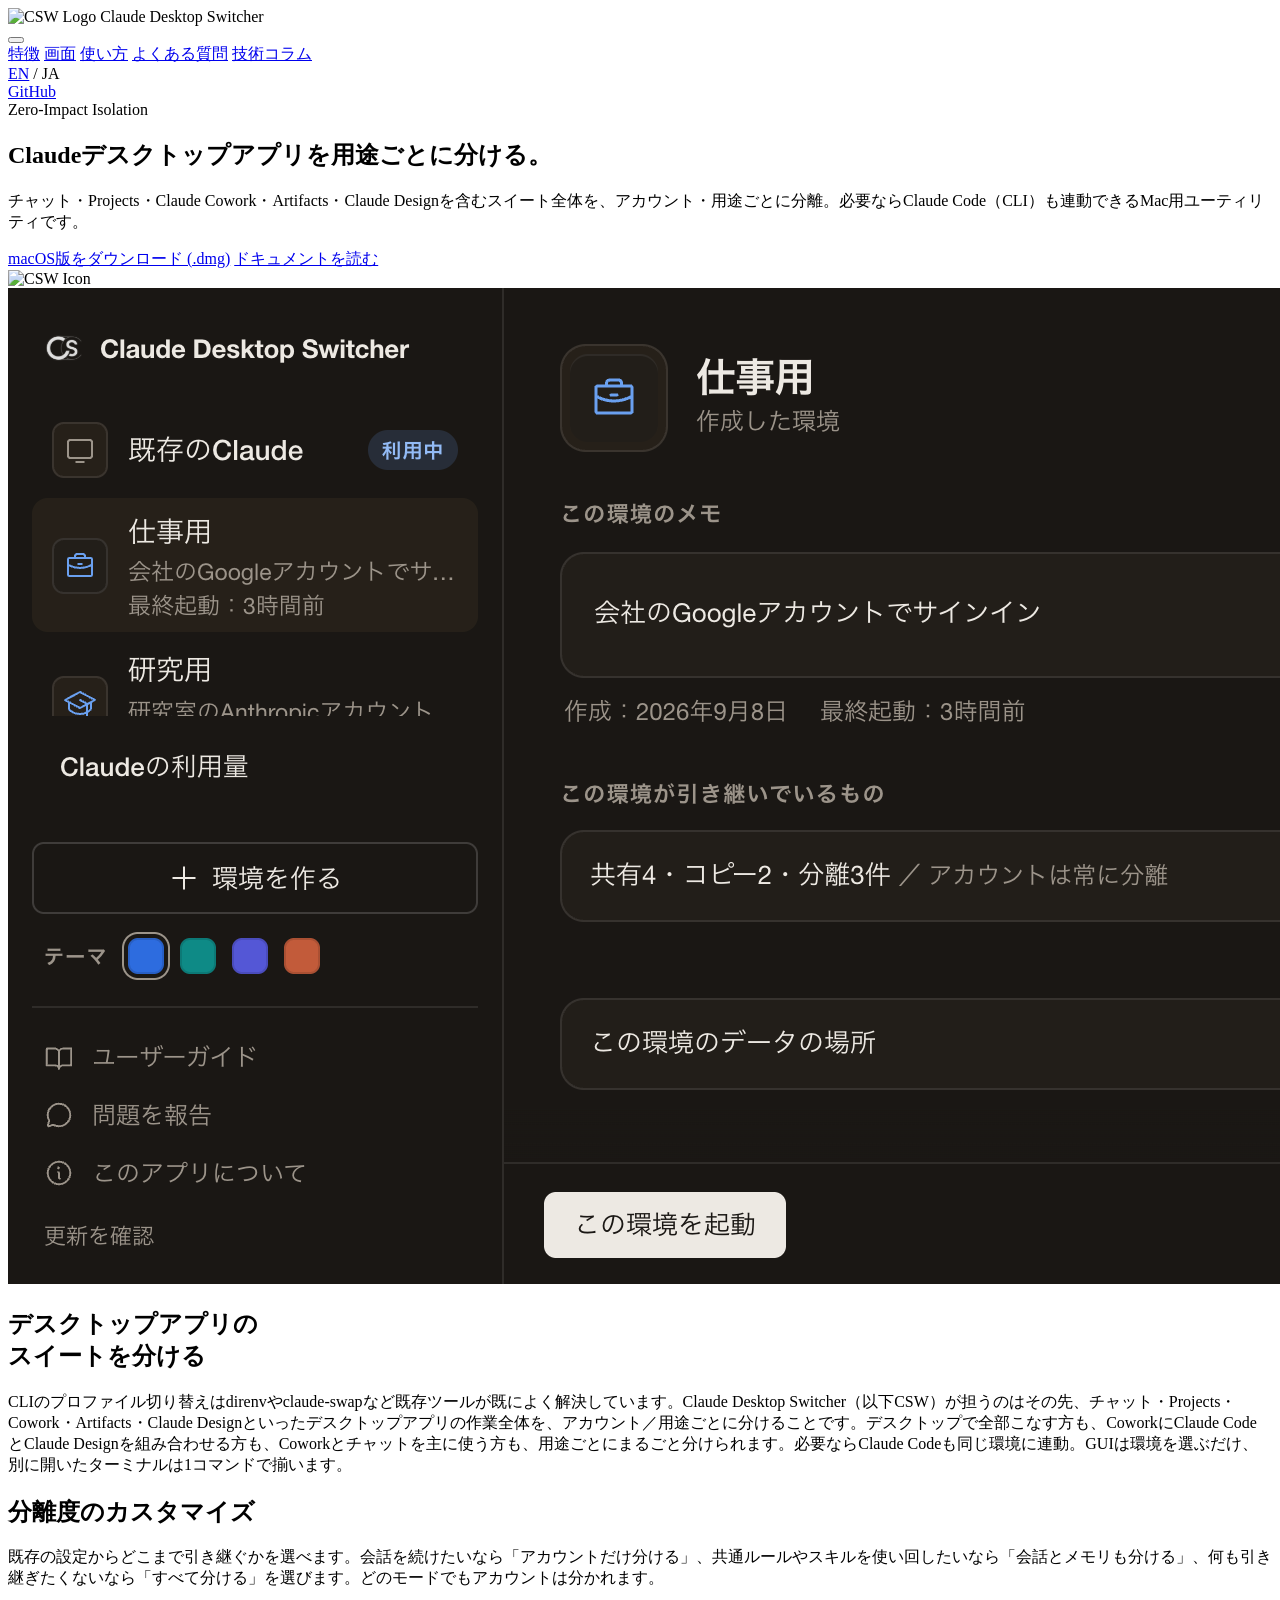
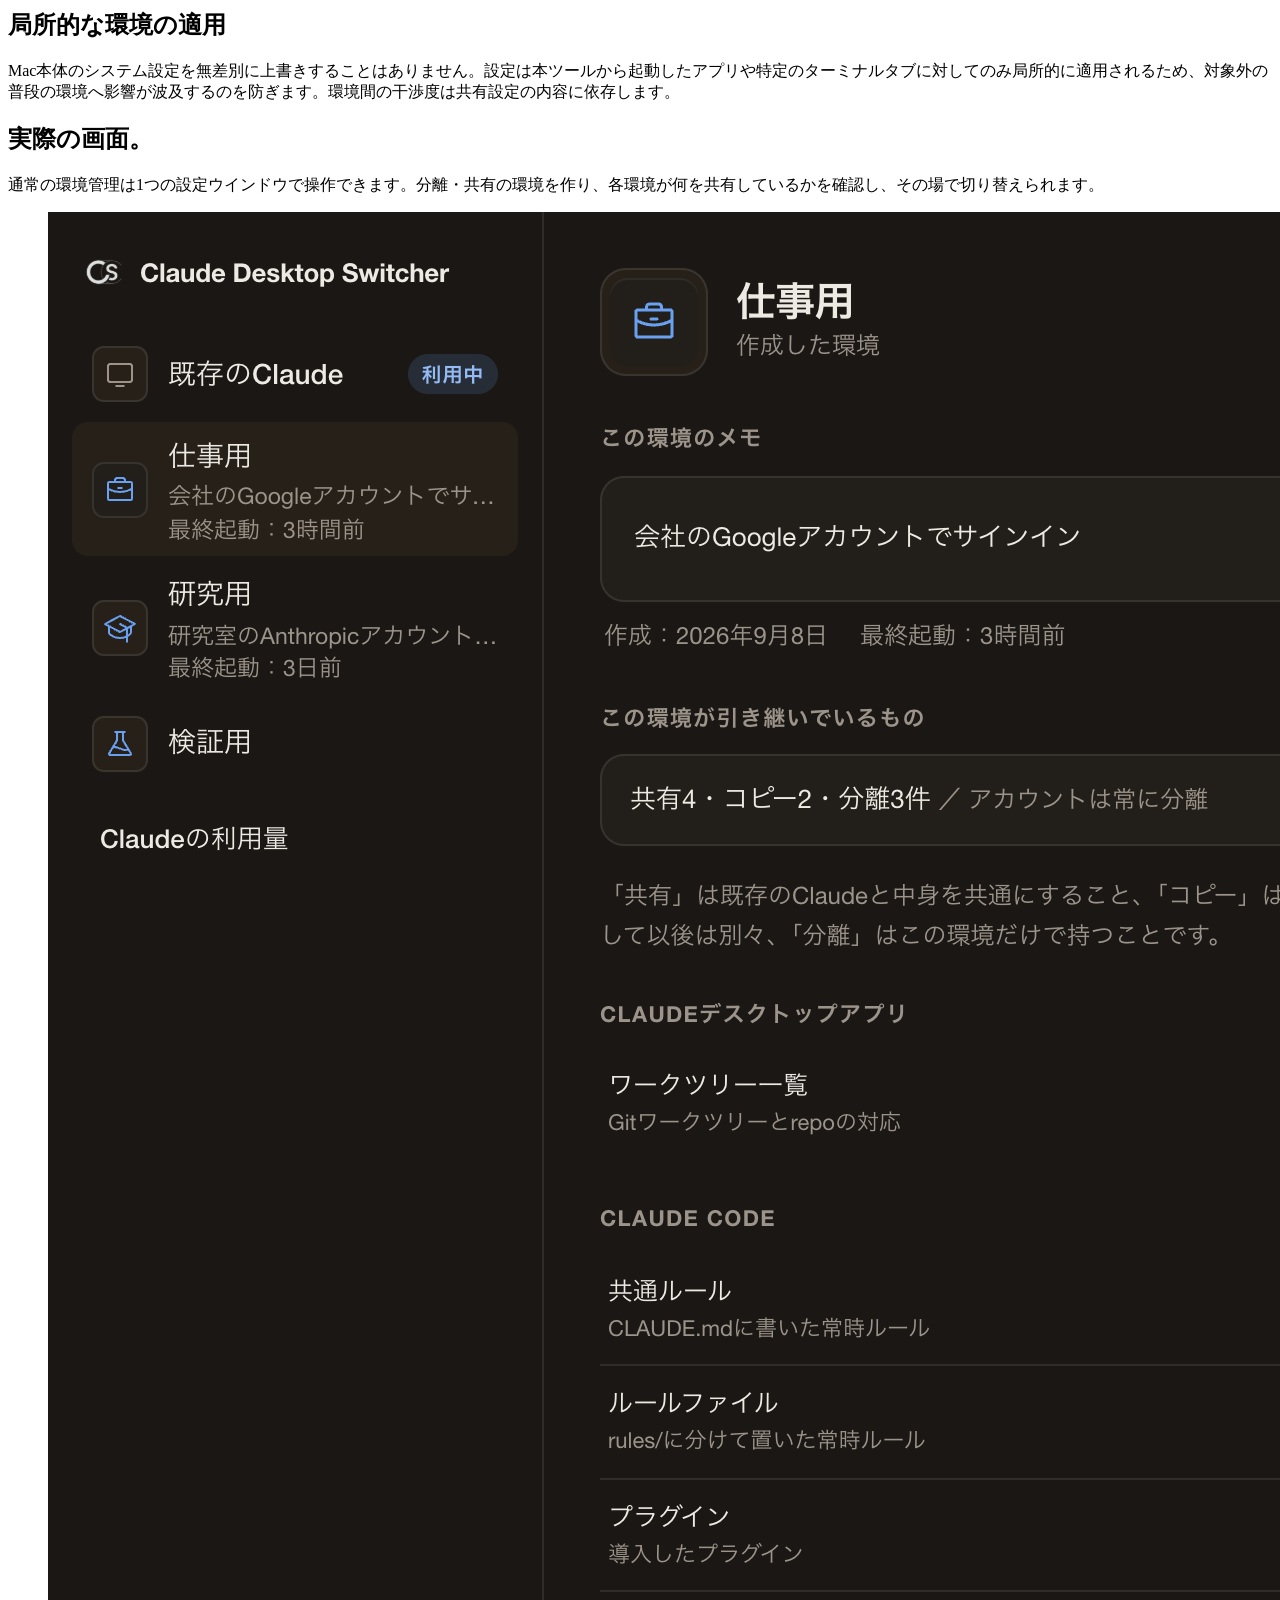
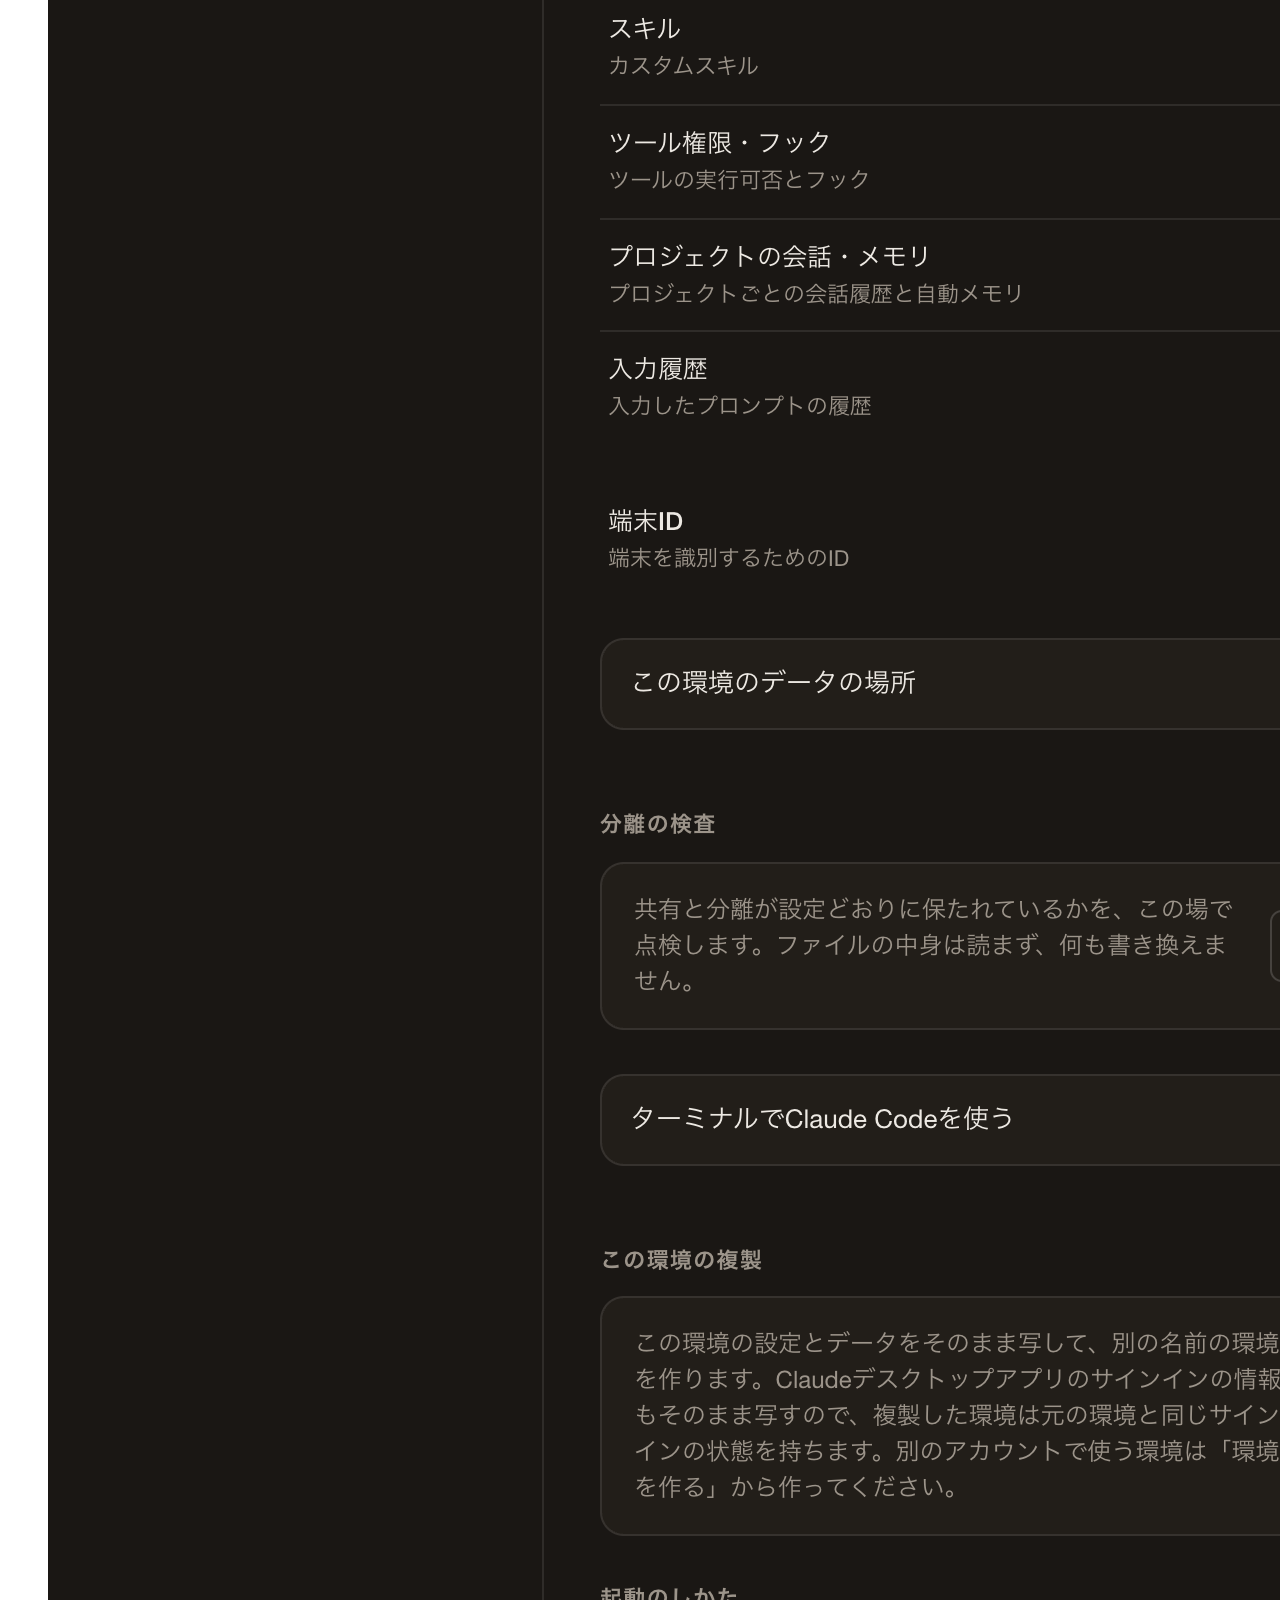
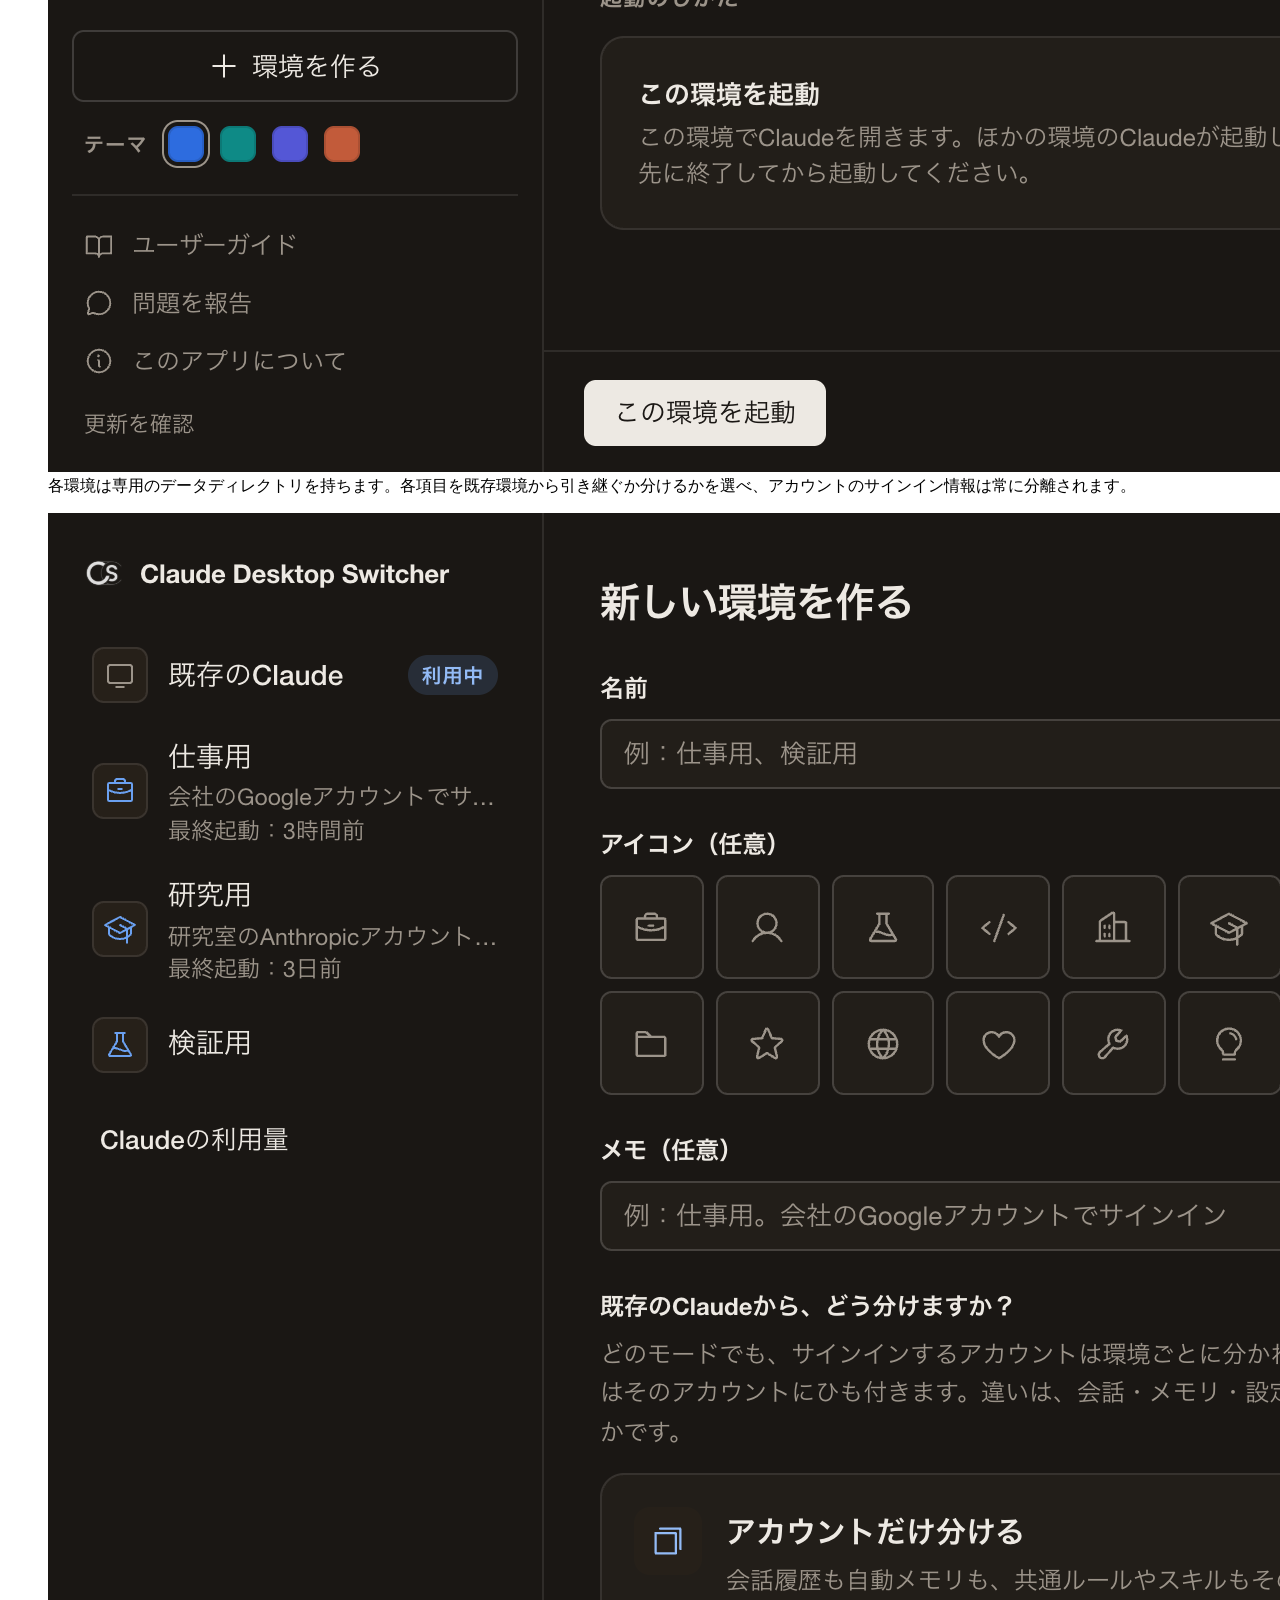
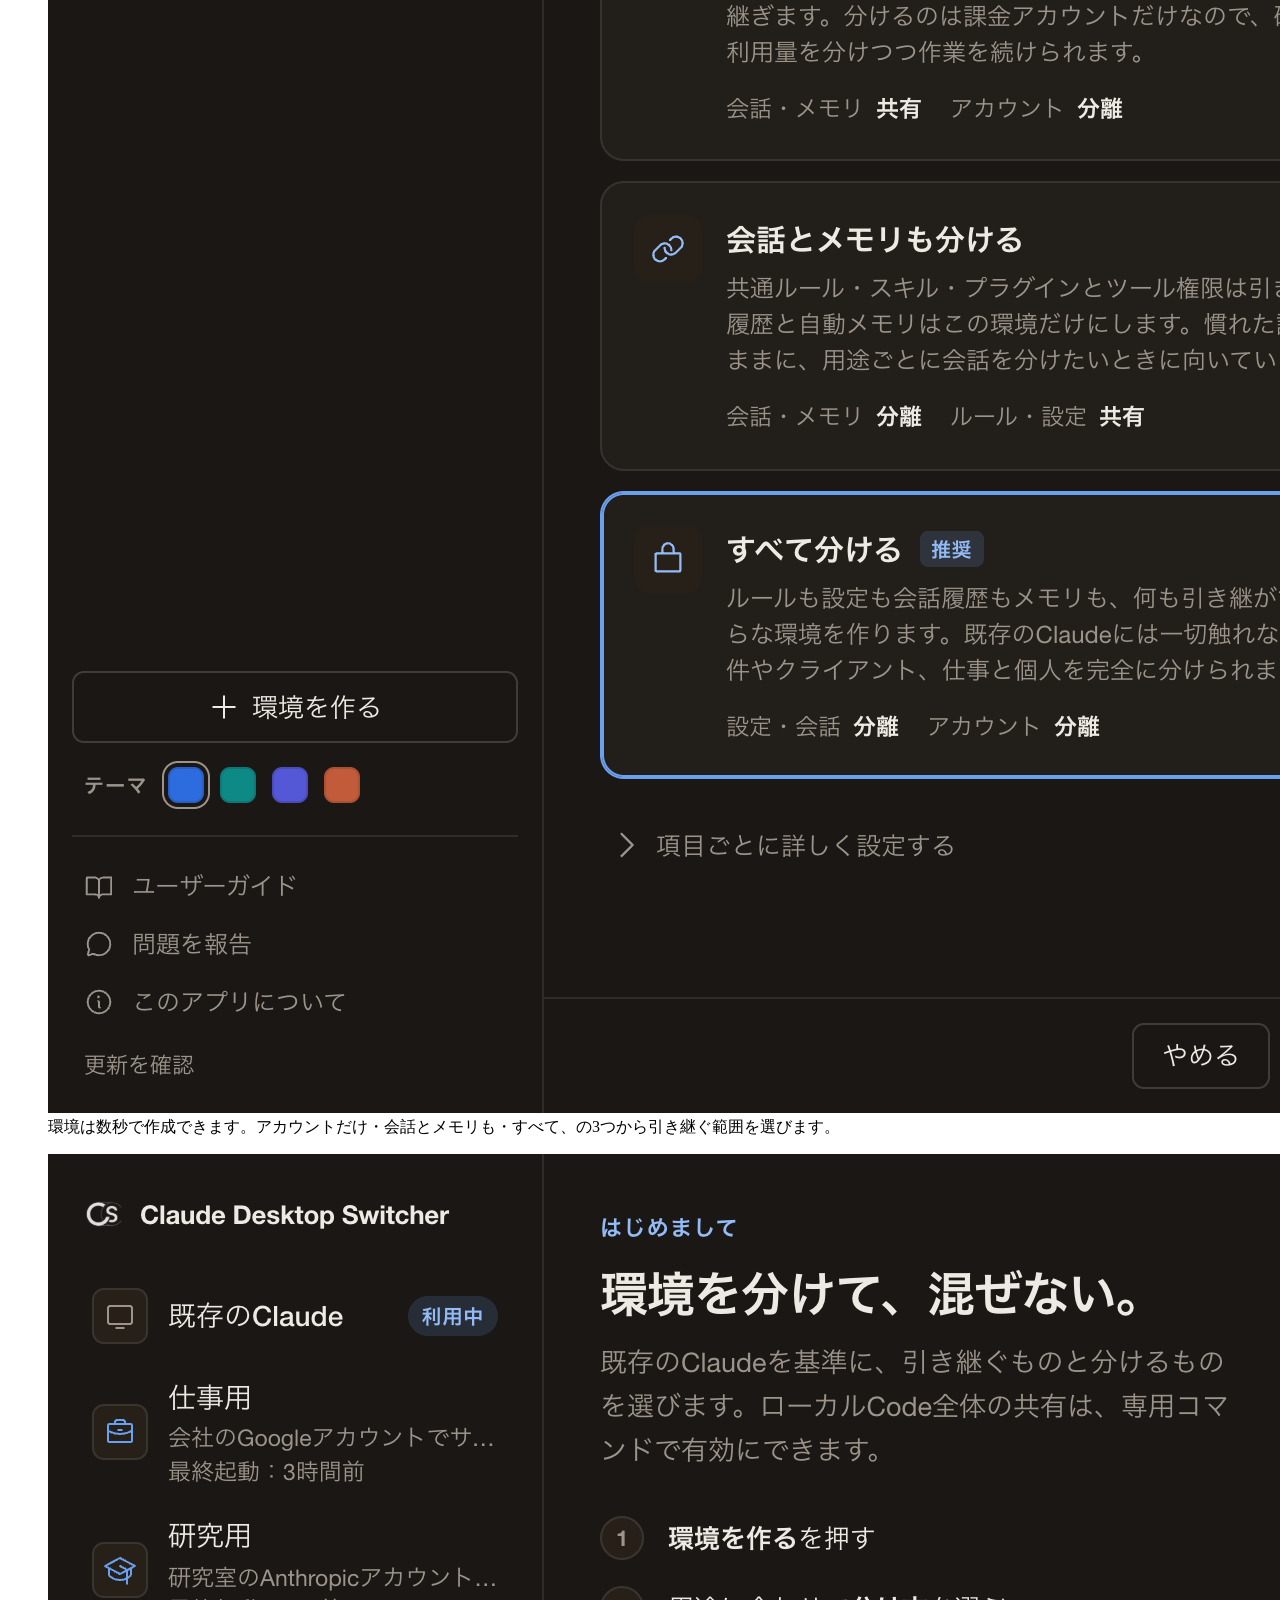
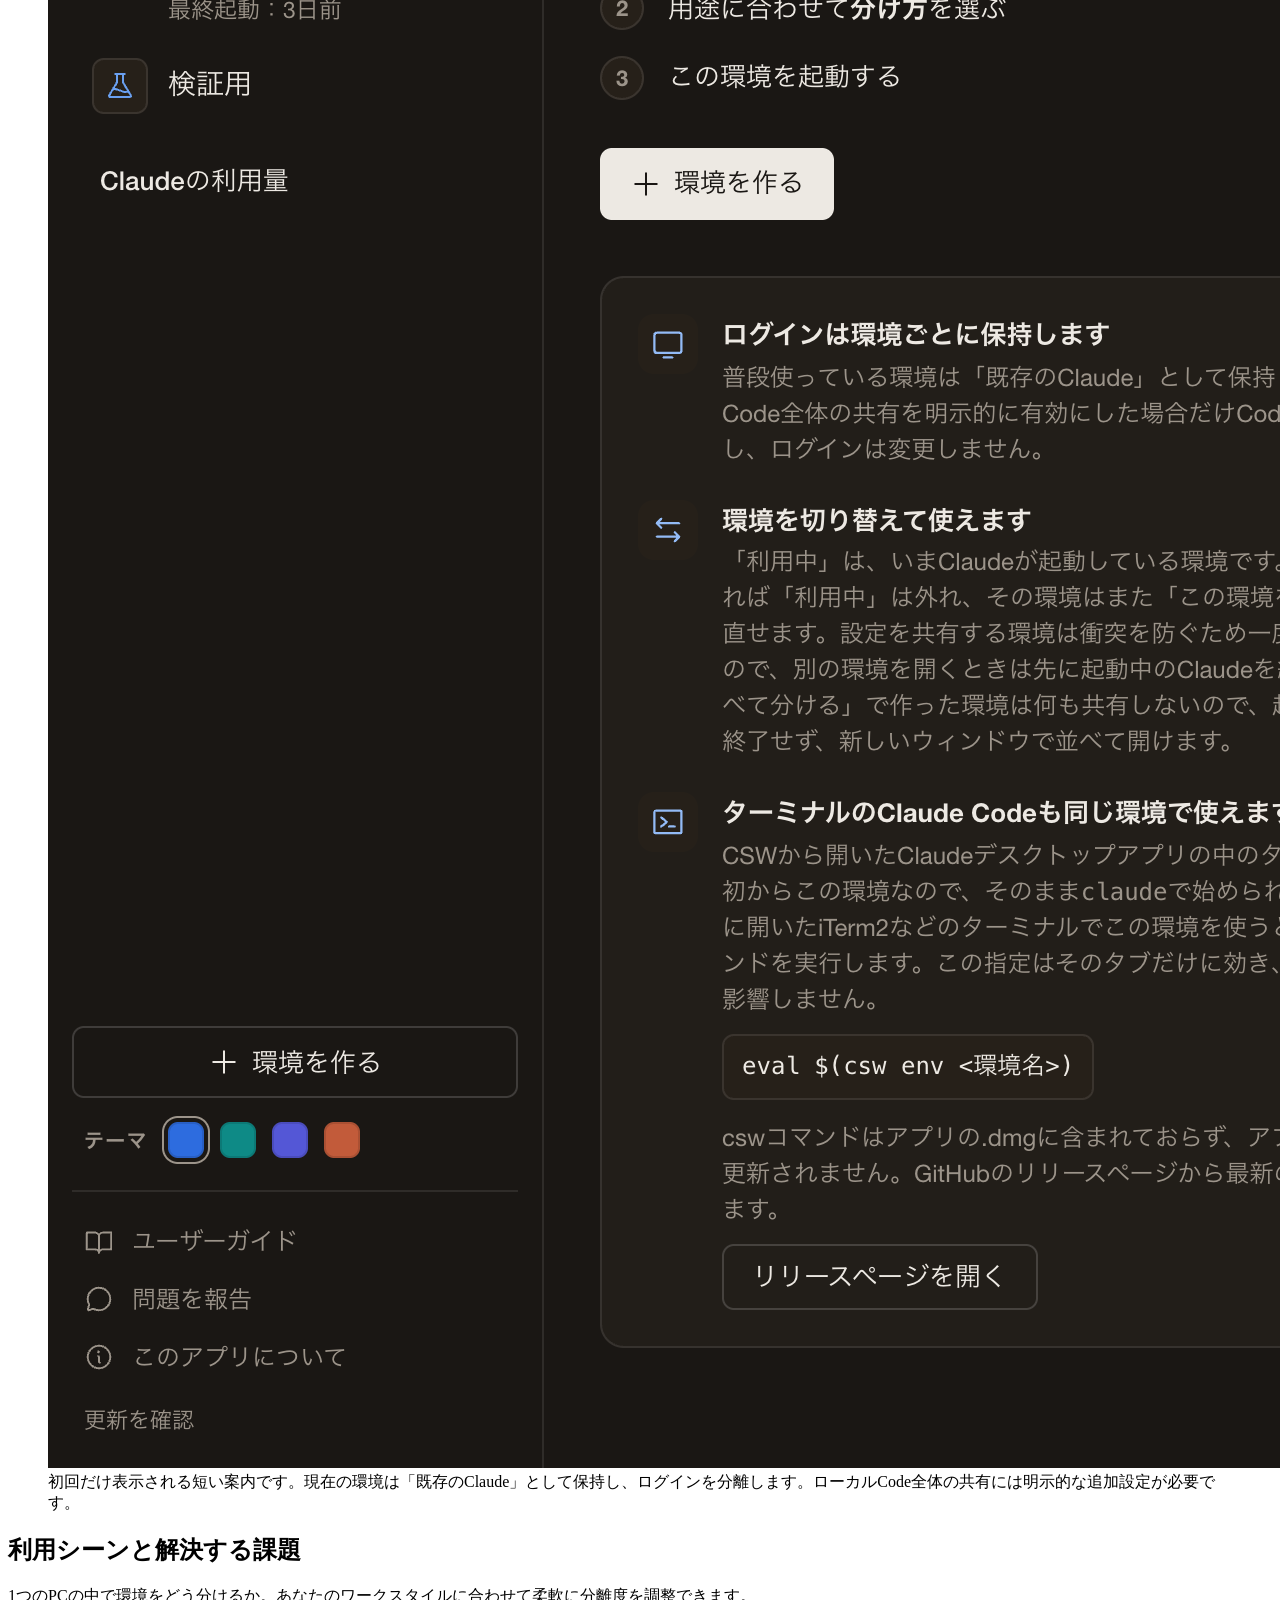
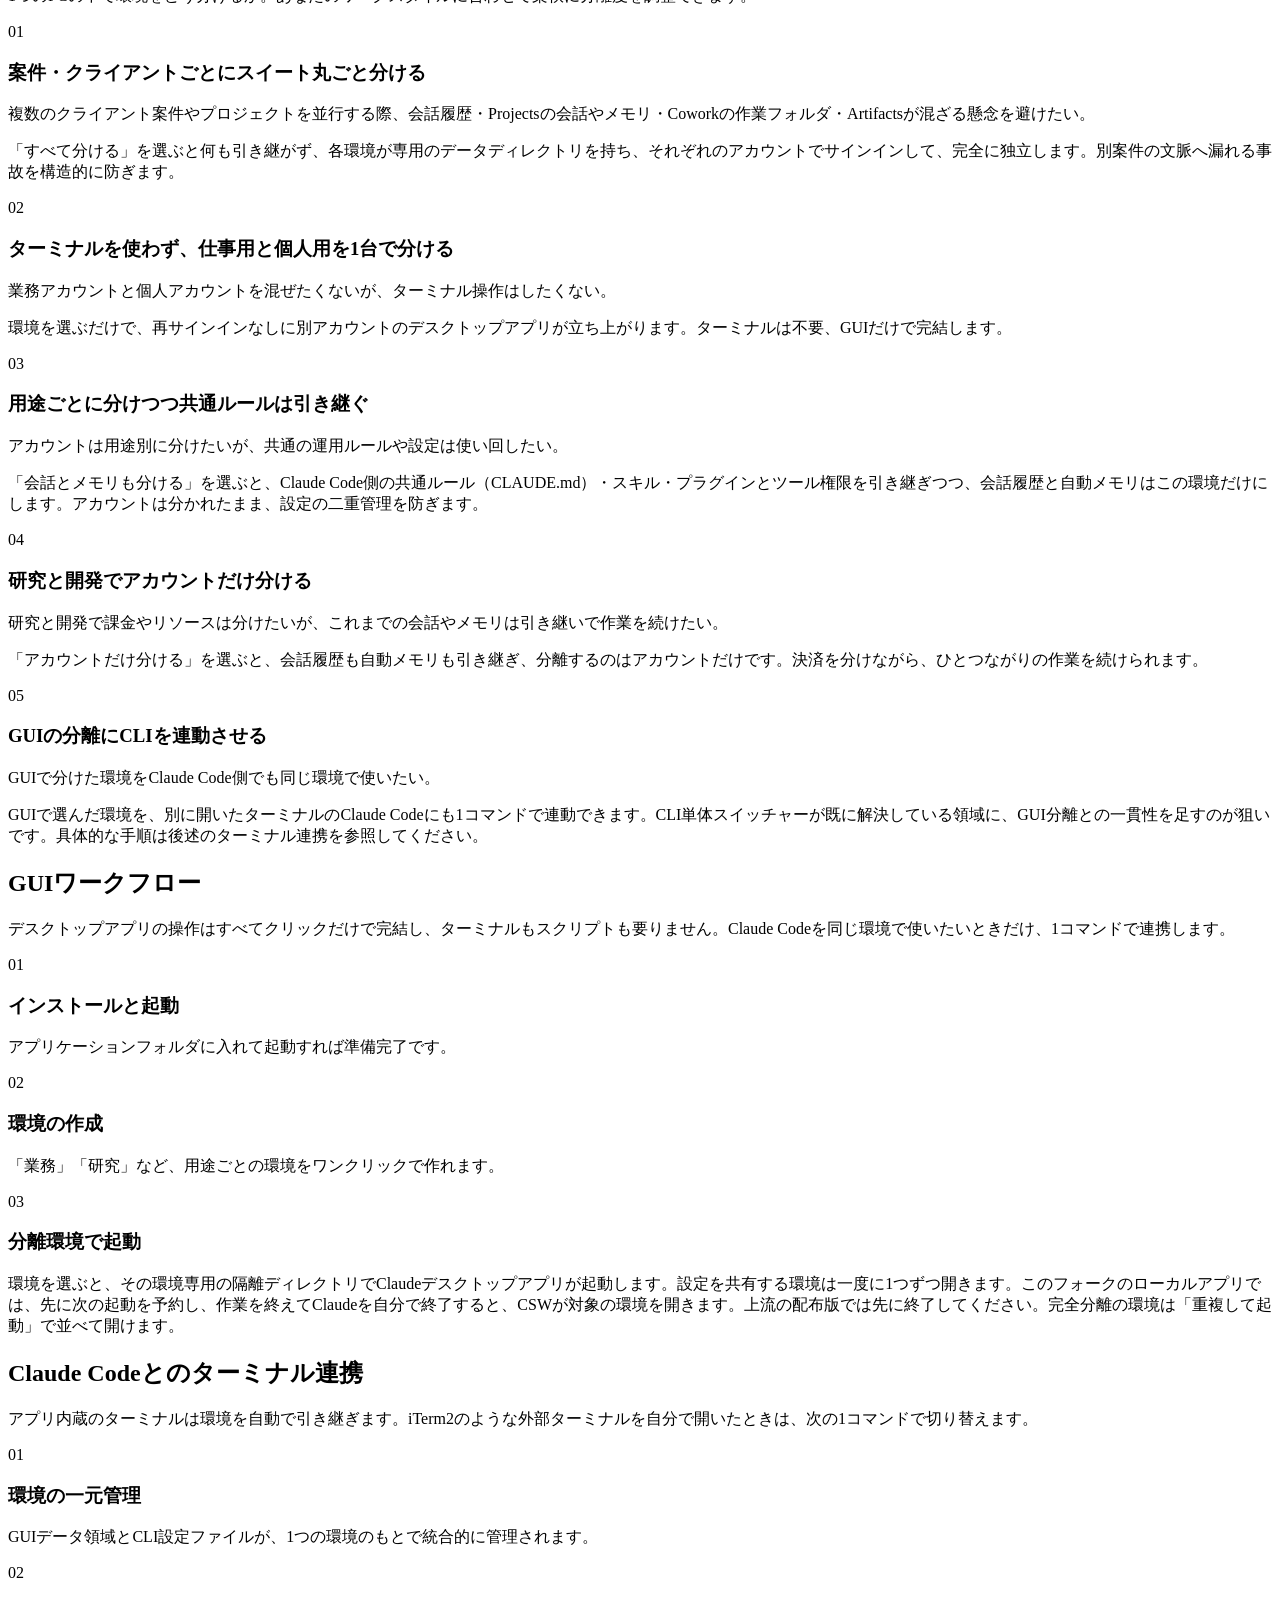
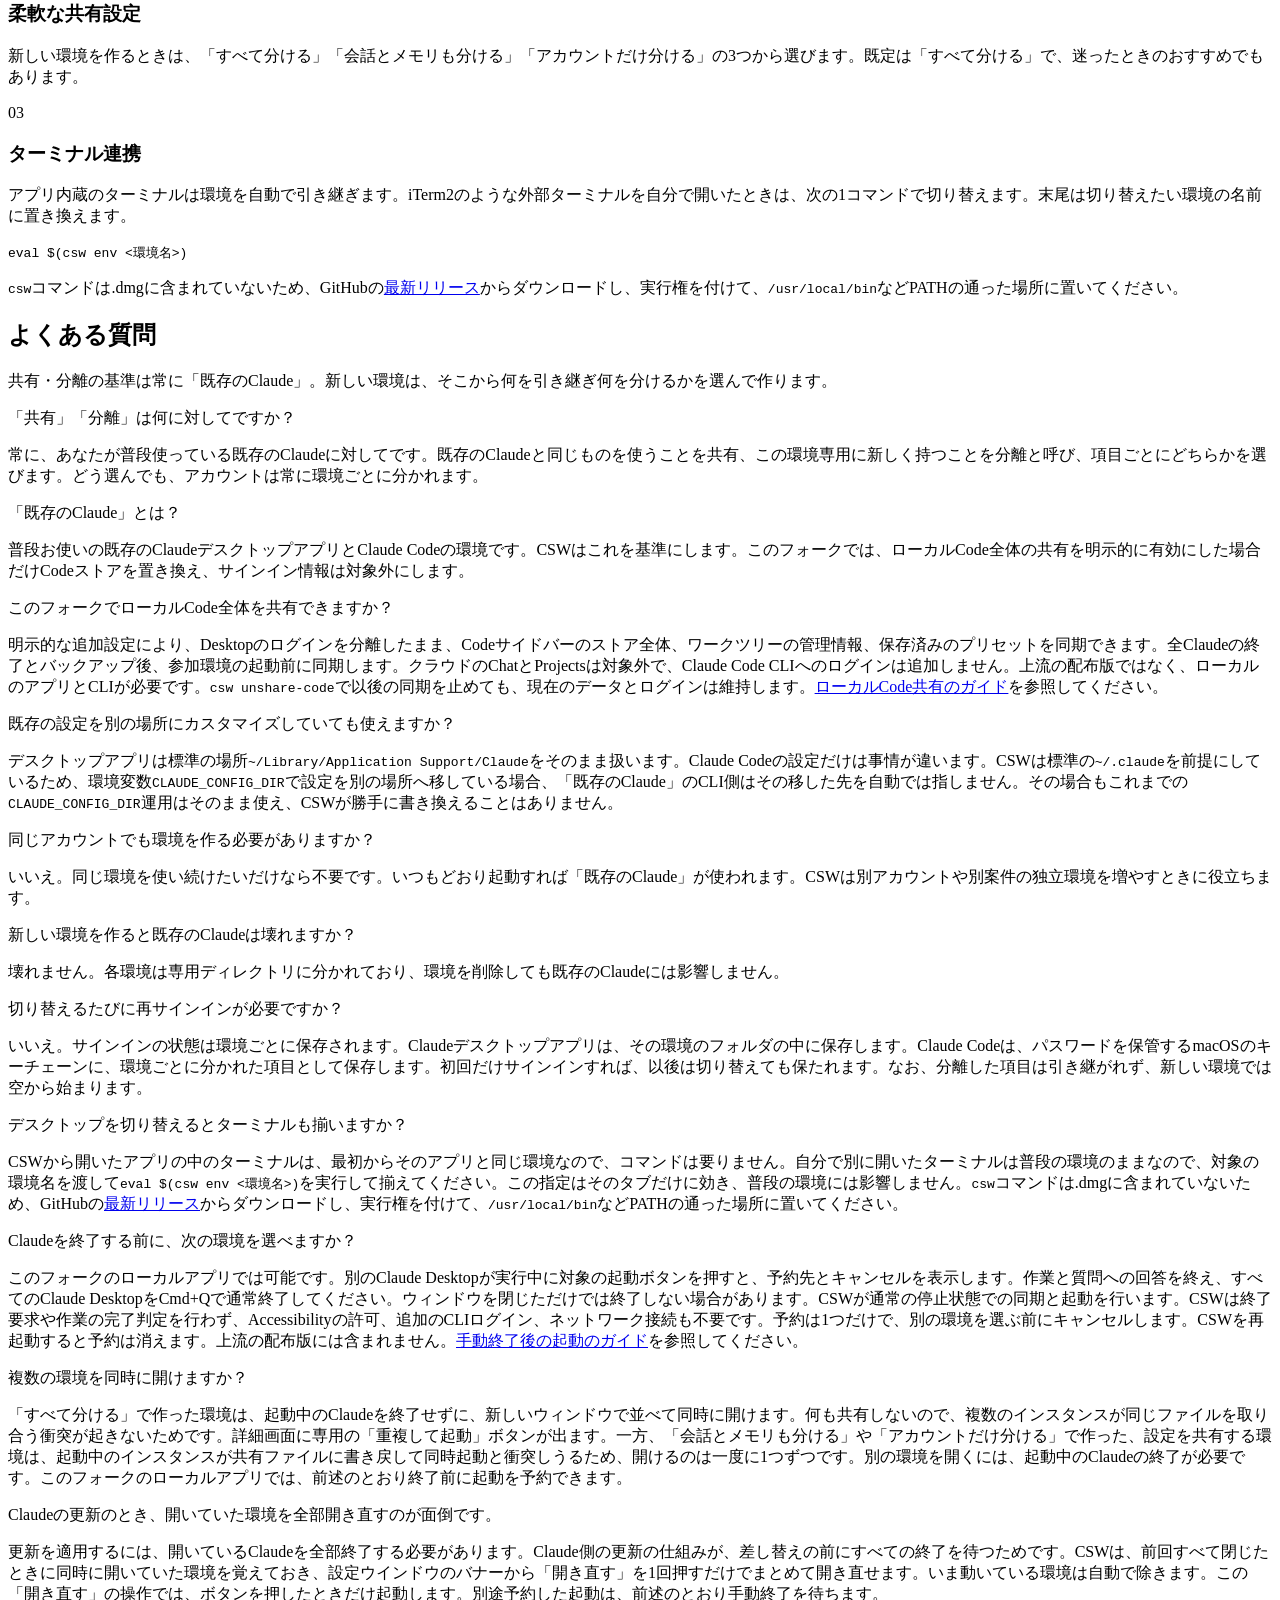
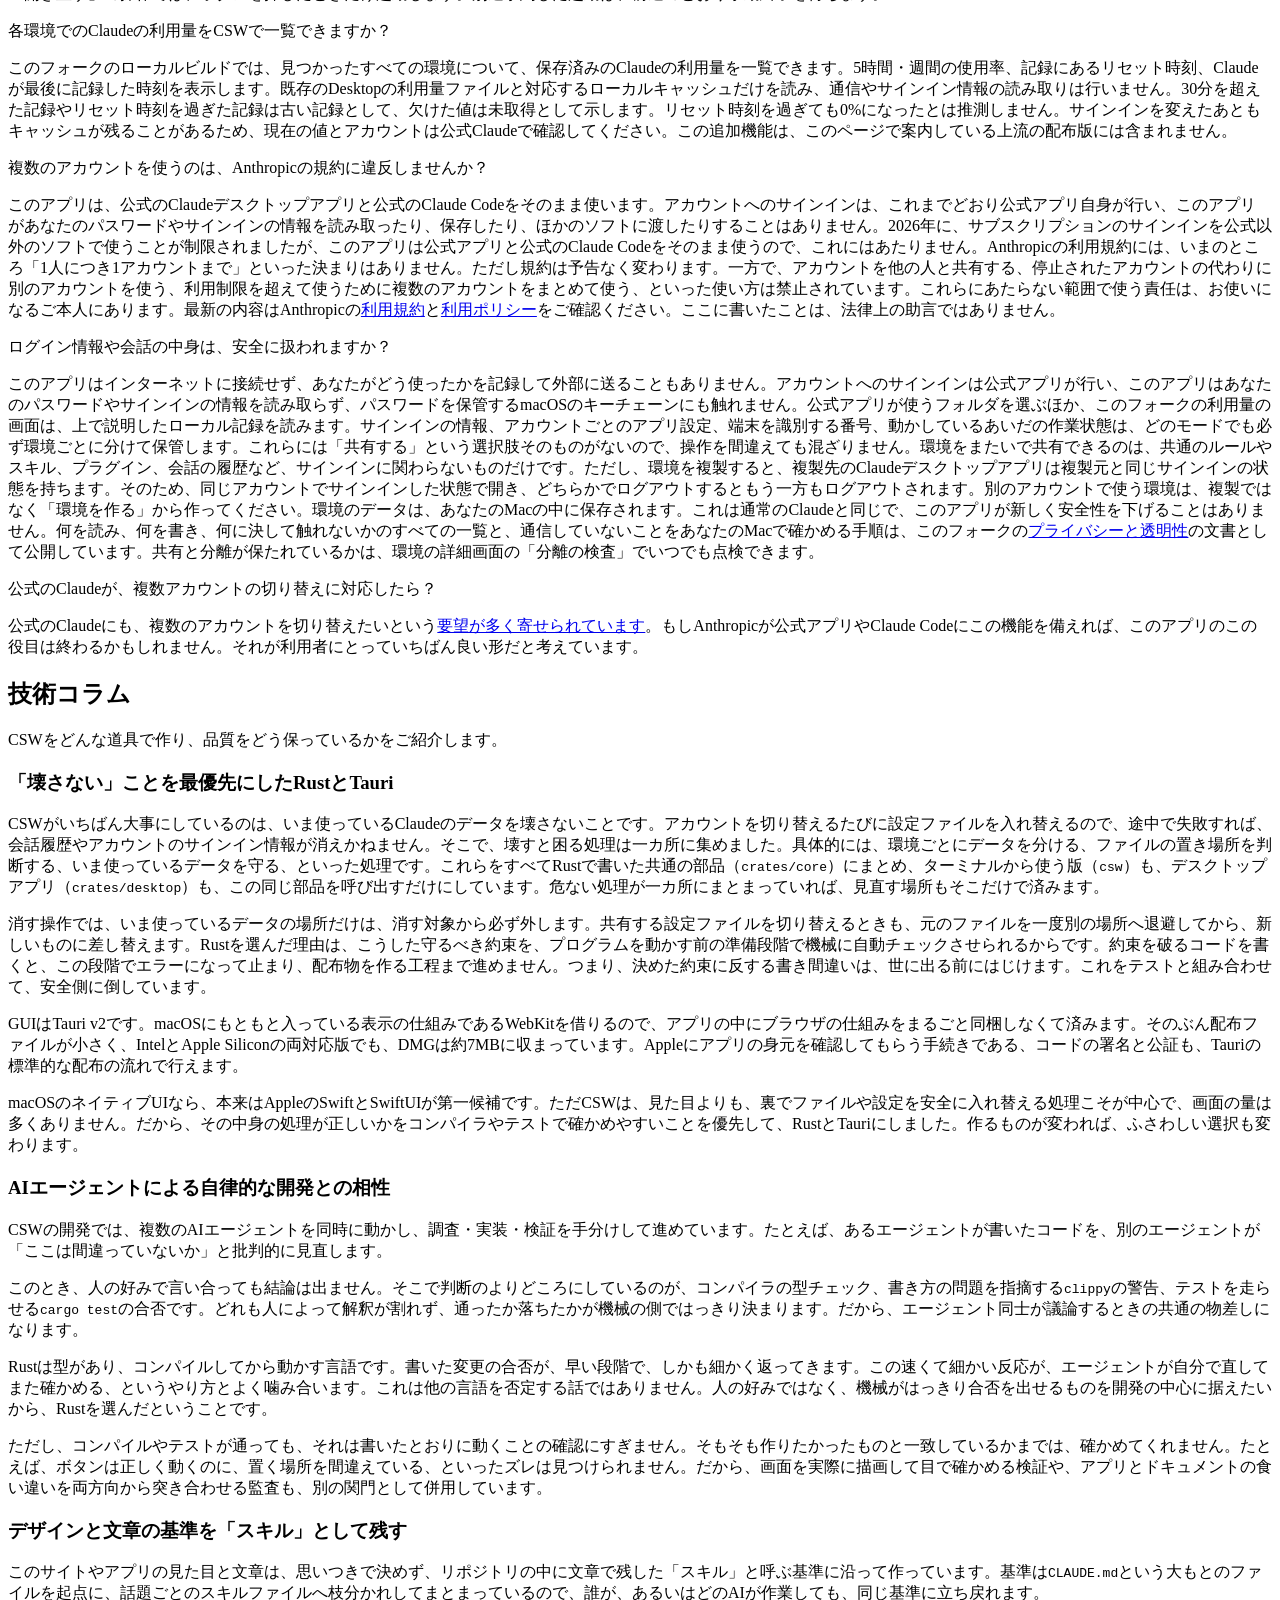
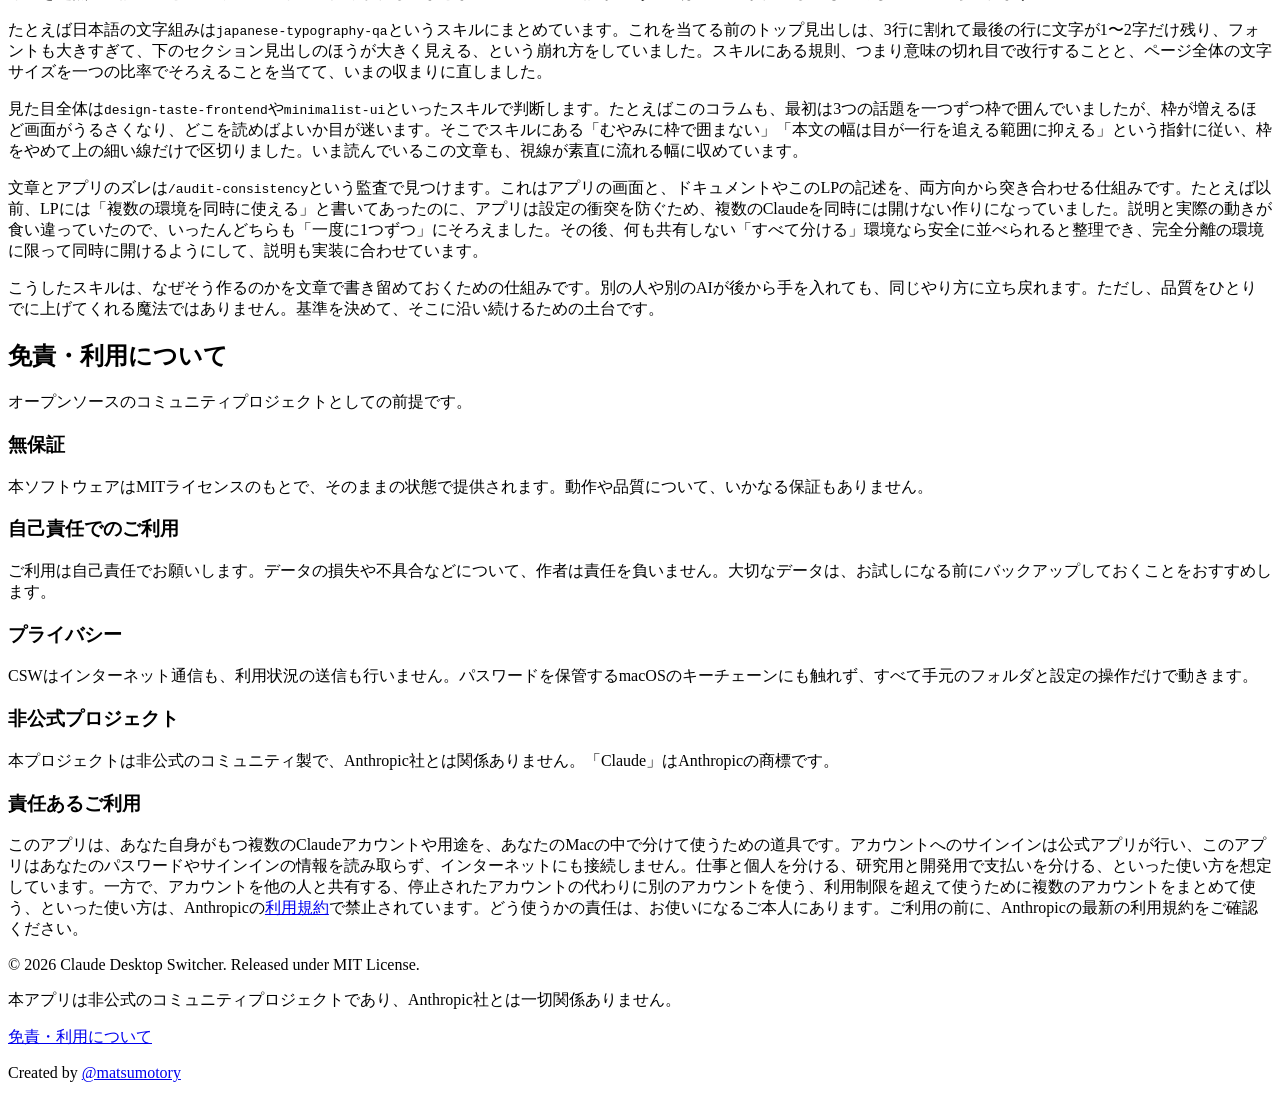
==== commit d9aae4bb: "docs: 手動終了を待つ起動の仕様と案内を揃える" ====
--- a/website/ja/index.html
+++ b/website/ja/index.html
@@ -80,7 +80,7 @@
                             <img src="../assets/logo.png" class="menu-bar-logo" alt="CSW Icon">
                         </div>
                     </div>
-                    <img src="../assets/ja_hero.png?v=0.24.6-local.6" width="1520" height="996" alt="Claude Desktop Switcher設定UI" class="hero-image">
+                    <img src="../assets/ja_hero.png?v=0.24.6-local.5" width="1520" height="996" alt="Claude Desktop Switcher設定UI" class="hero-image">
                 </div>
             </div>
         </section>
@@ -119,15 +119,15 @@
             </div>
             <div class="screens-bento">
                 <figure class="screen-card fade-in delay-1">
-                    <img src="../assets/ja_screen_overview.png?v=0.24.6-local.6" width="1520" height="3460" alt="各環境のパスと項目別の共有/分離マトリクスを表示したCSW設定画面" loading="lazy">
+                    <img src="../assets/ja_screen_overview.png?v=0.24.6-local.5" width="1520" height="3460" alt="各環境のパスと項目別の共有/分離マトリクスを表示したCSW設定画面" loading="lazy">
                     <figcaption>各環境は専用のデータディレクトリを持ちます。各項目を既存環境から引き継ぐか分けるかを選べ、アカウントのサインイン情報は常に分離されます。</figcaption>
                 </figure>
                 <figure class="screen-card fade-in delay-2">
-                    <img src="../assets/ja_screen_create.png?v=0.24.6-local.6" width="1520" height="2200" alt="「アカウントだけ分ける」「会話とメモリも分ける」「すべて分ける」を選べる環境作成画面" loading="lazy">
+                    <img src="../assets/ja_screen_create.png?v=0.24.6-local.5" width="1520" height="2200" alt="「アカウントだけ分ける」「会話とメモリも分ける」「すべて分ける」を選べる環境作成画面" loading="lazy">
                     <figcaption>環境は数秒で作成できます。アカウントだけ・会話とメモリも・すべて、の3つから引き継ぐ範囲を選びます。</figcaption>
                 </figure>
                 <figure class="screen-card fade-in delay-2">
-                    <img src="../assets/ja_screen_onboarding.png?v=0.24.6-local.6" width="1520" height="1914" alt="既存環境が保持されることを説明する初回オンボーディング" loading="lazy">
+                    <img src="../assets/ja_screen_onboarding.png?v=0.24.6-local.5" width="1520" height="1914" alt="既存環境が保持されることを説明する初回オンボーディング" loading="lazy">
                     <figcaption>初回だけ表示される短い案内です。現在の環境は「既存のClaude」として保持し、ログインを分離します。ローカルCode全体の共有には明示的な追加設定が必要です。</figcaption>
                 </figure>
             </div>
@@ -208,7 +208,7 @@
                     <div class="step-num">03</div>
                     <div class="step-body">
                         <h3>分離環境で起動</h3>
-                        <p>環境を選ぶと、その環境専用の隔離ディレクトリでClaudeデスクトップアプリが起動します。設定を共有する環境は衝突を防ぐため一度に1つずつ開き、別の環境を開くときは先に起動中のClaudeを終了します。「すべて分ける」で作った環境は何も共有しないので、起動中のClaudeを終了せずに新しいウィンドウで並べて開けます。</p>
+                        <p>環境を選ぶと、その環境専用の隔離ディレクトリでClaudeデスクトップアプリが起動します。設定を共有する環境は一度に1つずつ開きます。このフォークのローカルアプリでは、先に次の起動を予約し、作業を終えてClaudeを自分で終了すると、CSWが対象の環境を開きます。上流の配布版では先に終了してください。完全分離の環境は「重複して起動」で並べて開けます。</p>
                     </div>
                 </div>
             </div>
@@ -282,12 +282,16 @@
                     <p class="faq-a">CSWから開いたアプリの中のターミナルは、最初からそのアプリと同じ環境なので、コマンドは要りません。自分で別に開いたターミナルは普段の環境のままなので、対象の環境名を渡して<code>eval $(csw env &lt;環境名&gt;)</code>を実行して揃えてください。この指定はそのタブだけに効き、普段の環境には影響しません。<code>csw</code>コマンドは.dmgに含まれていないため、GitHubの<a href="https://github.com/matsumotory/claude-desktop-switcher/releases/latest" target="_blank" rel="noopener">最新リリース</a>からダウンロードし、実行権を付けて、<code>/usr/local/bin</code>などPATHの通った場所に置いてください。</p>
                 </div>
                 <div class="faq-item">
+                    <p class="faq-q">Claudeを終了する前に、次の環境を選べますか？</p>
+                    <p class="faq-a">このフォークのローカルアプリでは可能です。別のClaude Desktopが実行中に対象の起動ボタンを押すと、予約先とキャンセルを表示します。作業と質問への回答を終え、すべてのClaude DesktopをCmd+Qで通常終了してください。ウィンドウを閉じただけでは終了しない場合があります。CSWが通常の停止状態での同期と起動を行います。CSWは終了要求や作業の完了判定を行わず、Accessibilityの許可、追加のCLIログイン、ネットワーク接続も不要です。予約は1つだけで、別の環境を選ぶ前にキャンセルします。CSWを再起動すると予約は消えます。上流の配布版には含まれません。<a href="https://github.com/seichris/claude-desktop-switcher/blob/main/docs/USER_GUIDE.md#claudeを終了してから予約した環境を開く" target="_blank" rel="noopener">手動終了後の起動のガイド</a>を参照してください。</p>
+                </div>
+                <div class="faq-item">
                     <p class="faq-q">複数の環境を同時に開けますか？</p>
-                    <p class="faq-a">「すべて分ける」で作った環境は、起動中のClaudeを終了せずに、新しいウィンドウで並べて同時に開けます。何も共有しないので、複数のインスタンスが同じファイルを取り合う衝突が起きないためです。詳細画面に専用の「重複して起動」ボタンが出ます。一方、「会話とメモリも分ける」や「アカウントだけ分ける」で作った、設定を共有する環境は、起動中のインスタンスが共有ファイルに書き戻して同時起動と衝突しうるため、開けるのは一度に1つずつです。別の環境を開くときは、先に起動中のClaudeを終了してください。自動終了は、安全な準備完了の確認方法を調査中のため利用できません。現在の利用にアクセシビリティの許可は不要です。<a href="https://github.com/seichris/claude-desktop-switcher/blob/main/docs/proposals/automatic-account-switch.md" target="_blank" rel="noopener">開発提案</a>に調査状況を記載しています。</p>
+                    <p class="faq-a">「すべて分ける」で作った環境は、起動中のClaudeを終了せずに、新しいウィンドウで並べて同時に開けます。何も共有しないので、複数のインスタンスが同じファイルを取り合う衝突が起きないためです。詳細画面に専用の「重複して起動」ボタンが出ます。一方、「会話とメモリも分ける」や「アカウントだけ分ける」で作った、設定を共有する環境は、起動中のインスタンスが共有ファイルに書き戻して同時起動と衝突しうるため、開けるのは一度に1つずつです。別の環境を開くには、起動中のClaudeの終了が必要です。このフォークのローカルアプリでは、前述のとおり終了前に起動を予約できます。</p>
                 </div>
                 <div class="faq-item">
                     <p class="faq-q">Claudeの更新のとき、開いていた環境を全部開き直すのが面倒です。</p>
-                    <p class="faq-a">更新を適用するには、開いているClaudeを全部終了する必要があります。Claude側の更新の仕組みが、差し替えの前にすべての終了を待つためです。CSWは、前回すべて閉じたときに同時に開いていた環境を覚えておき、設定ウインドウのバナーから「開き直す」を1回押すだけでまとめて開き直せます。いま動いている環境は自動で除きます。自動では何も起動せず、あなたが押したときだけ開きます。</p>
+                    <p class="faq-a">更新を適用するには、開いているClaudeを全部終了する必要があります。Claude側の更新の仕組みが、差し替えの前にすべての終了を待つためです。CSWは、前回すべて閉じたときに同時に開いていた環境を覚えておき、設定ウインドウのバナーから「開き直す」を1回押すだけでまとめて開き直せます。いま動いている環境は自動で除きます。この「開き直す」の操作では、ボタンを押したときだけ起動します。別途予約した起動は、前述のとおり手動終了を待ちます。</p>
                 </div>
                 <div class="faq-item">
                     <p class="faq-q">各環境でのClaudeの利用量をCSWで一覧できますか？</p>
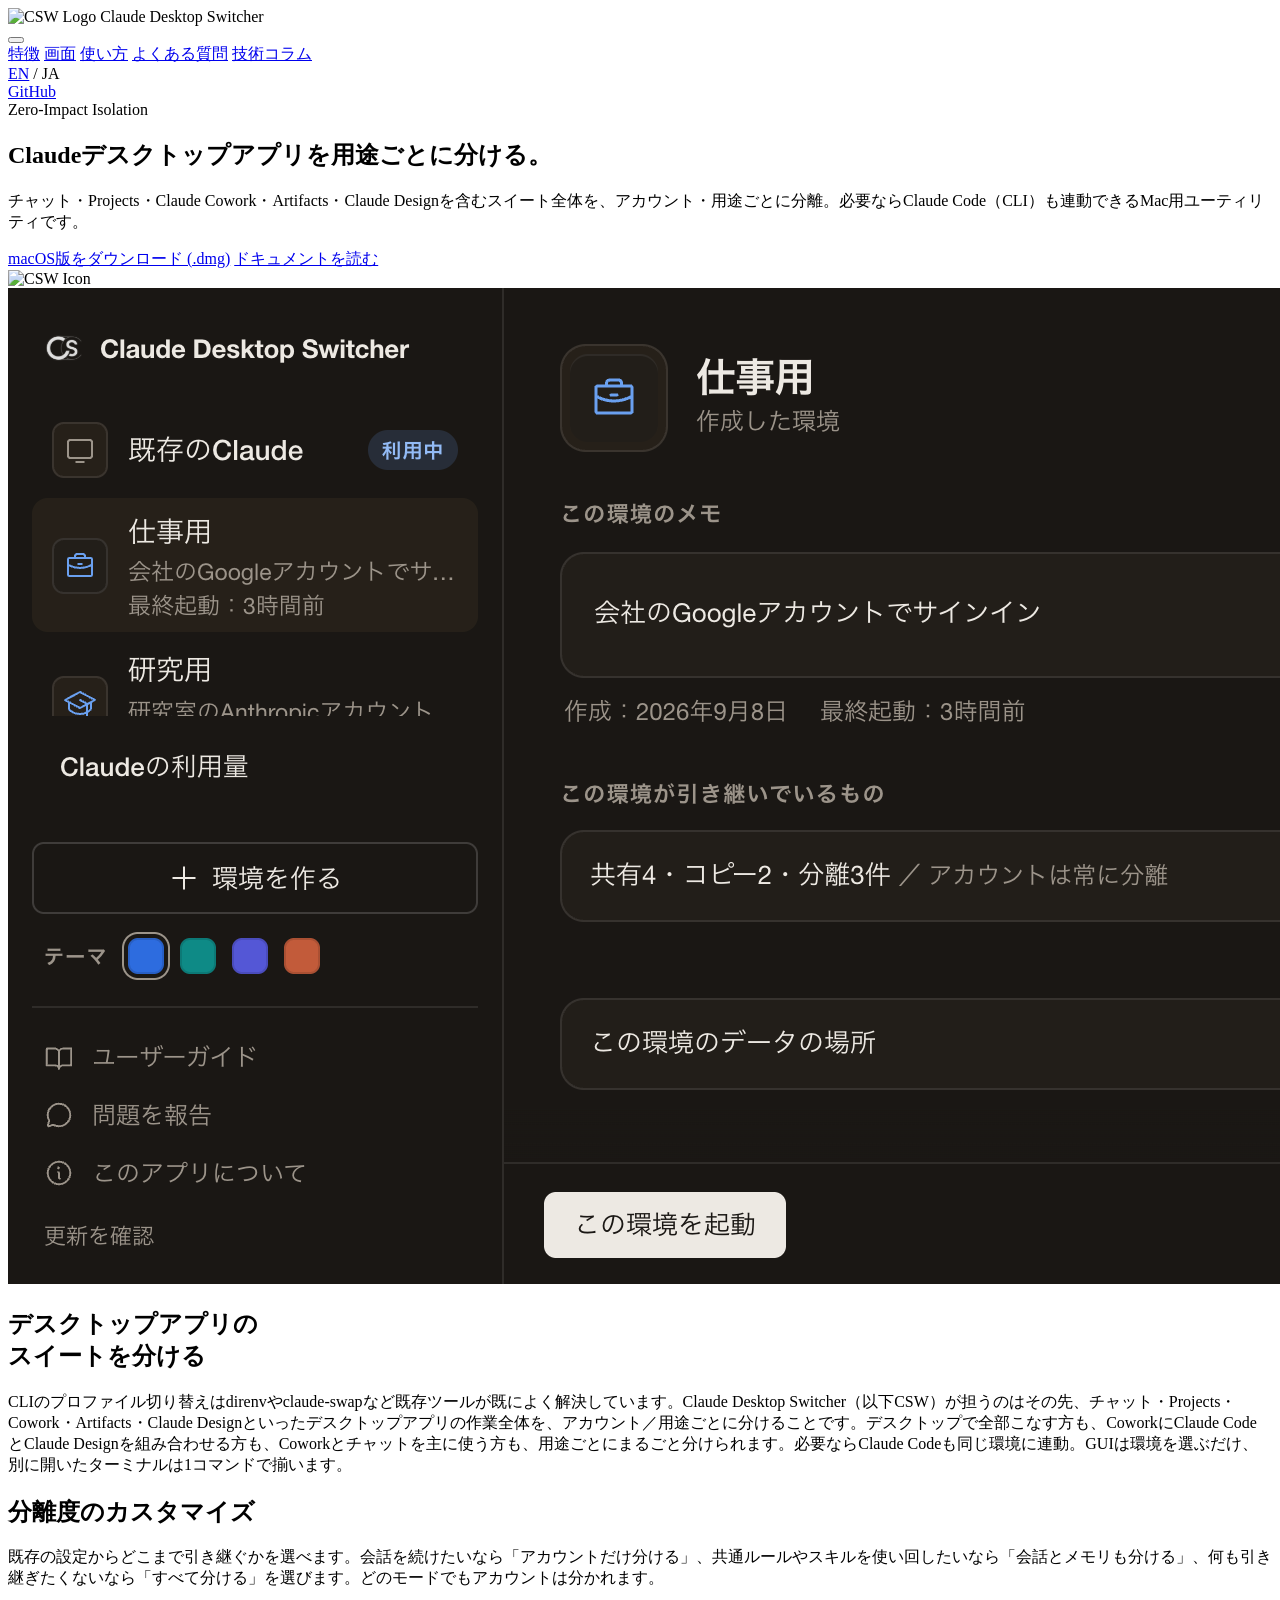
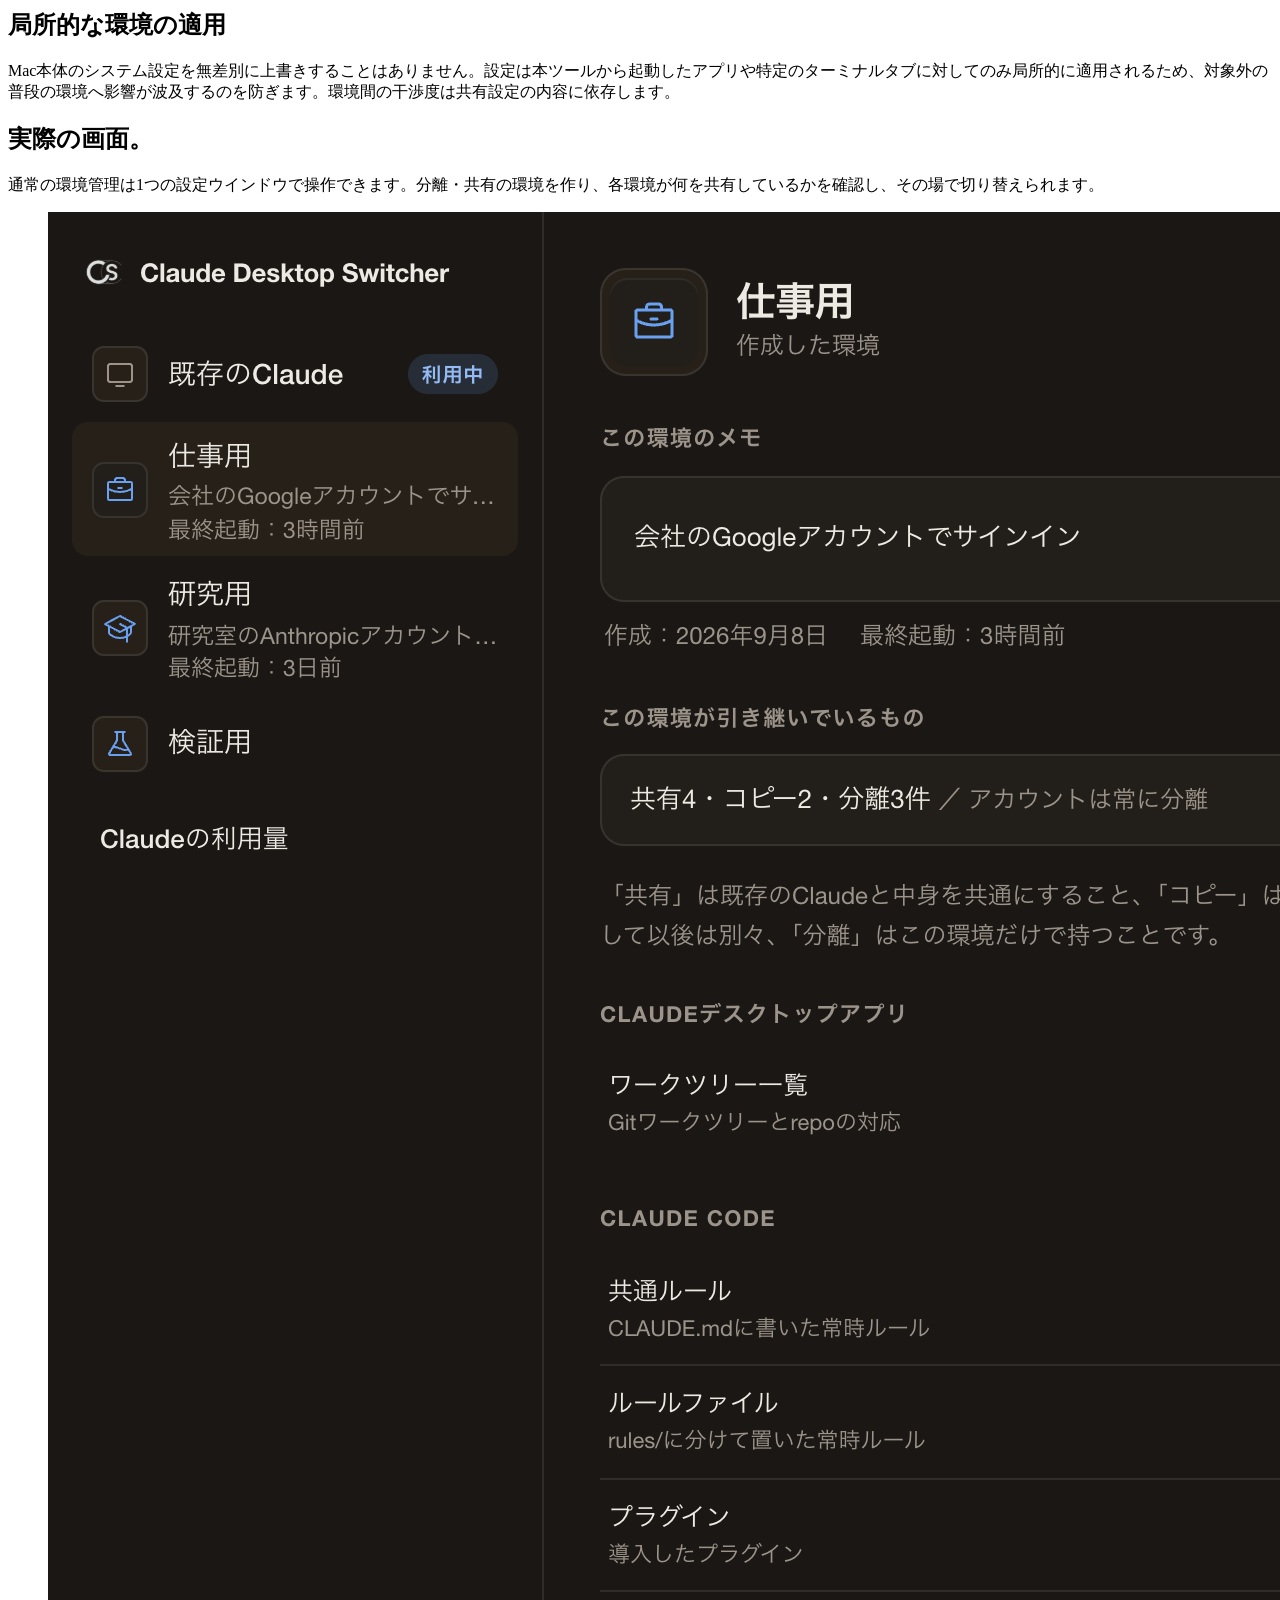
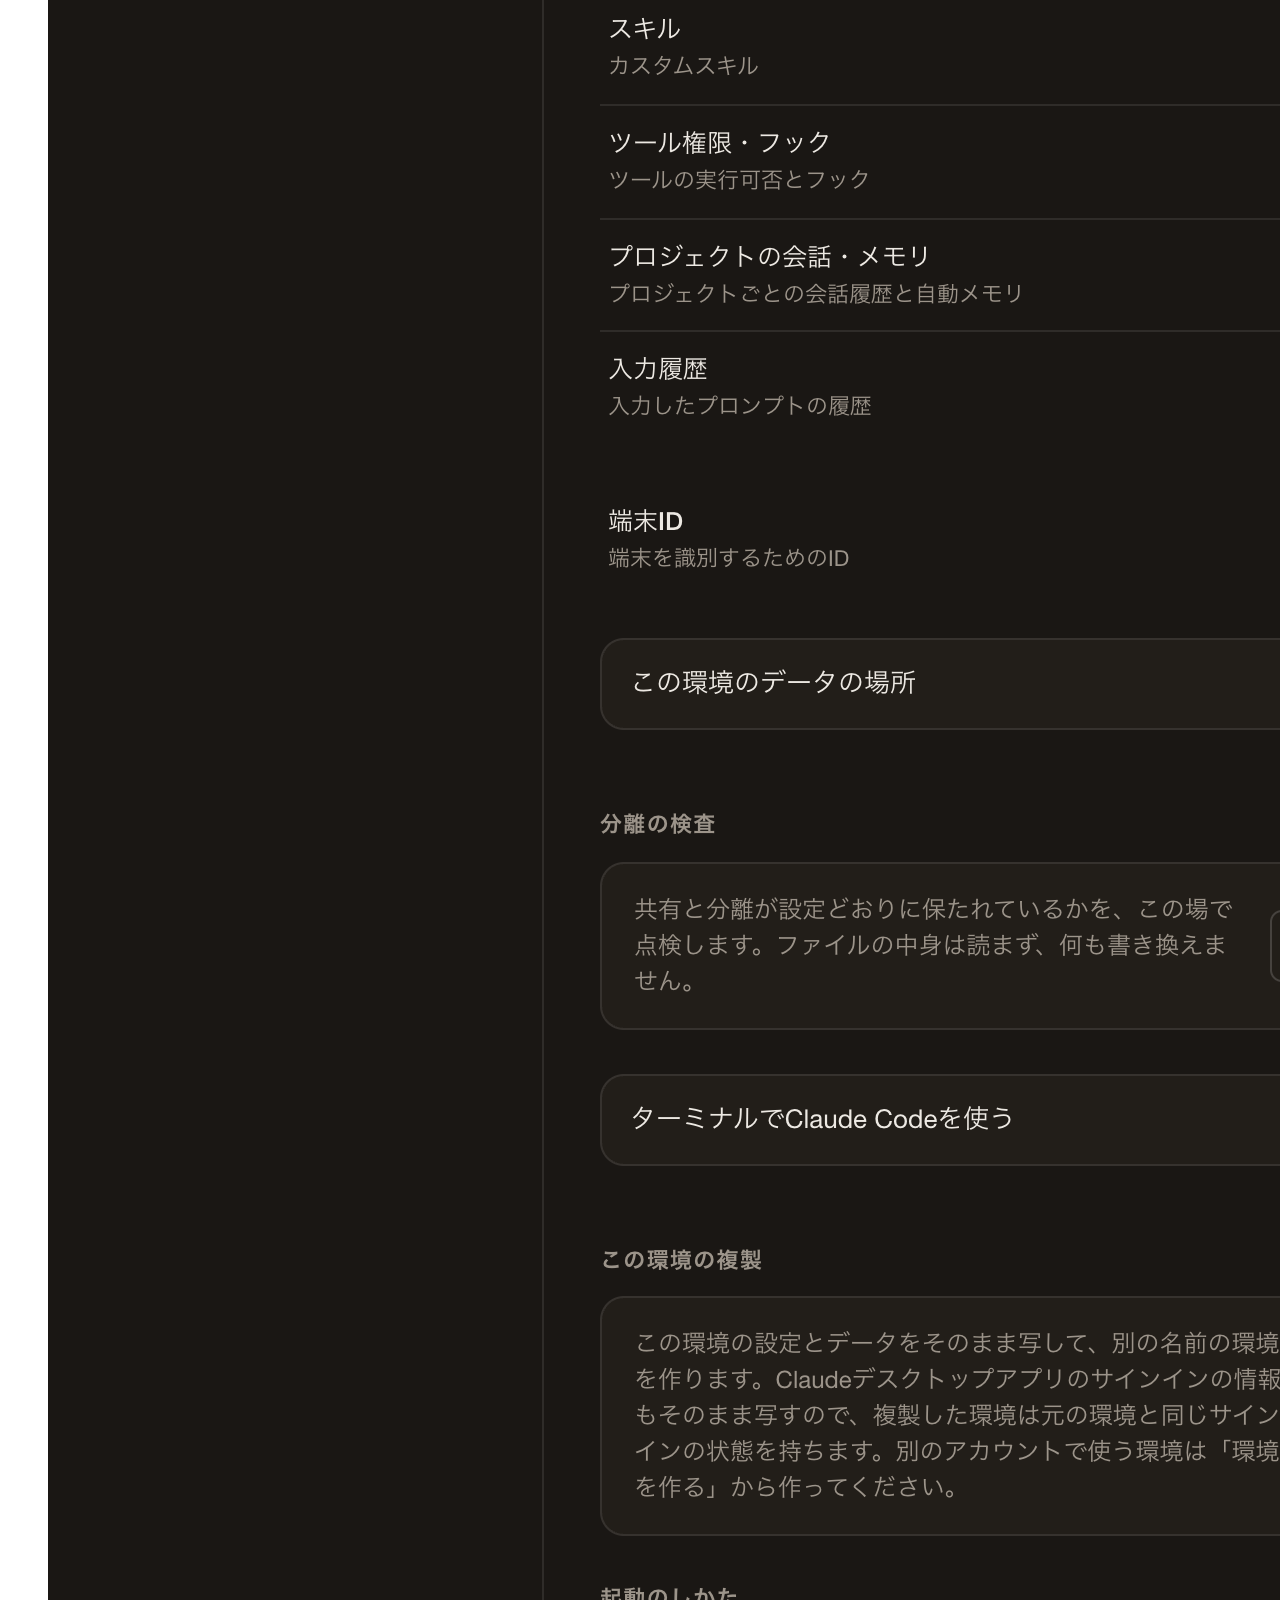
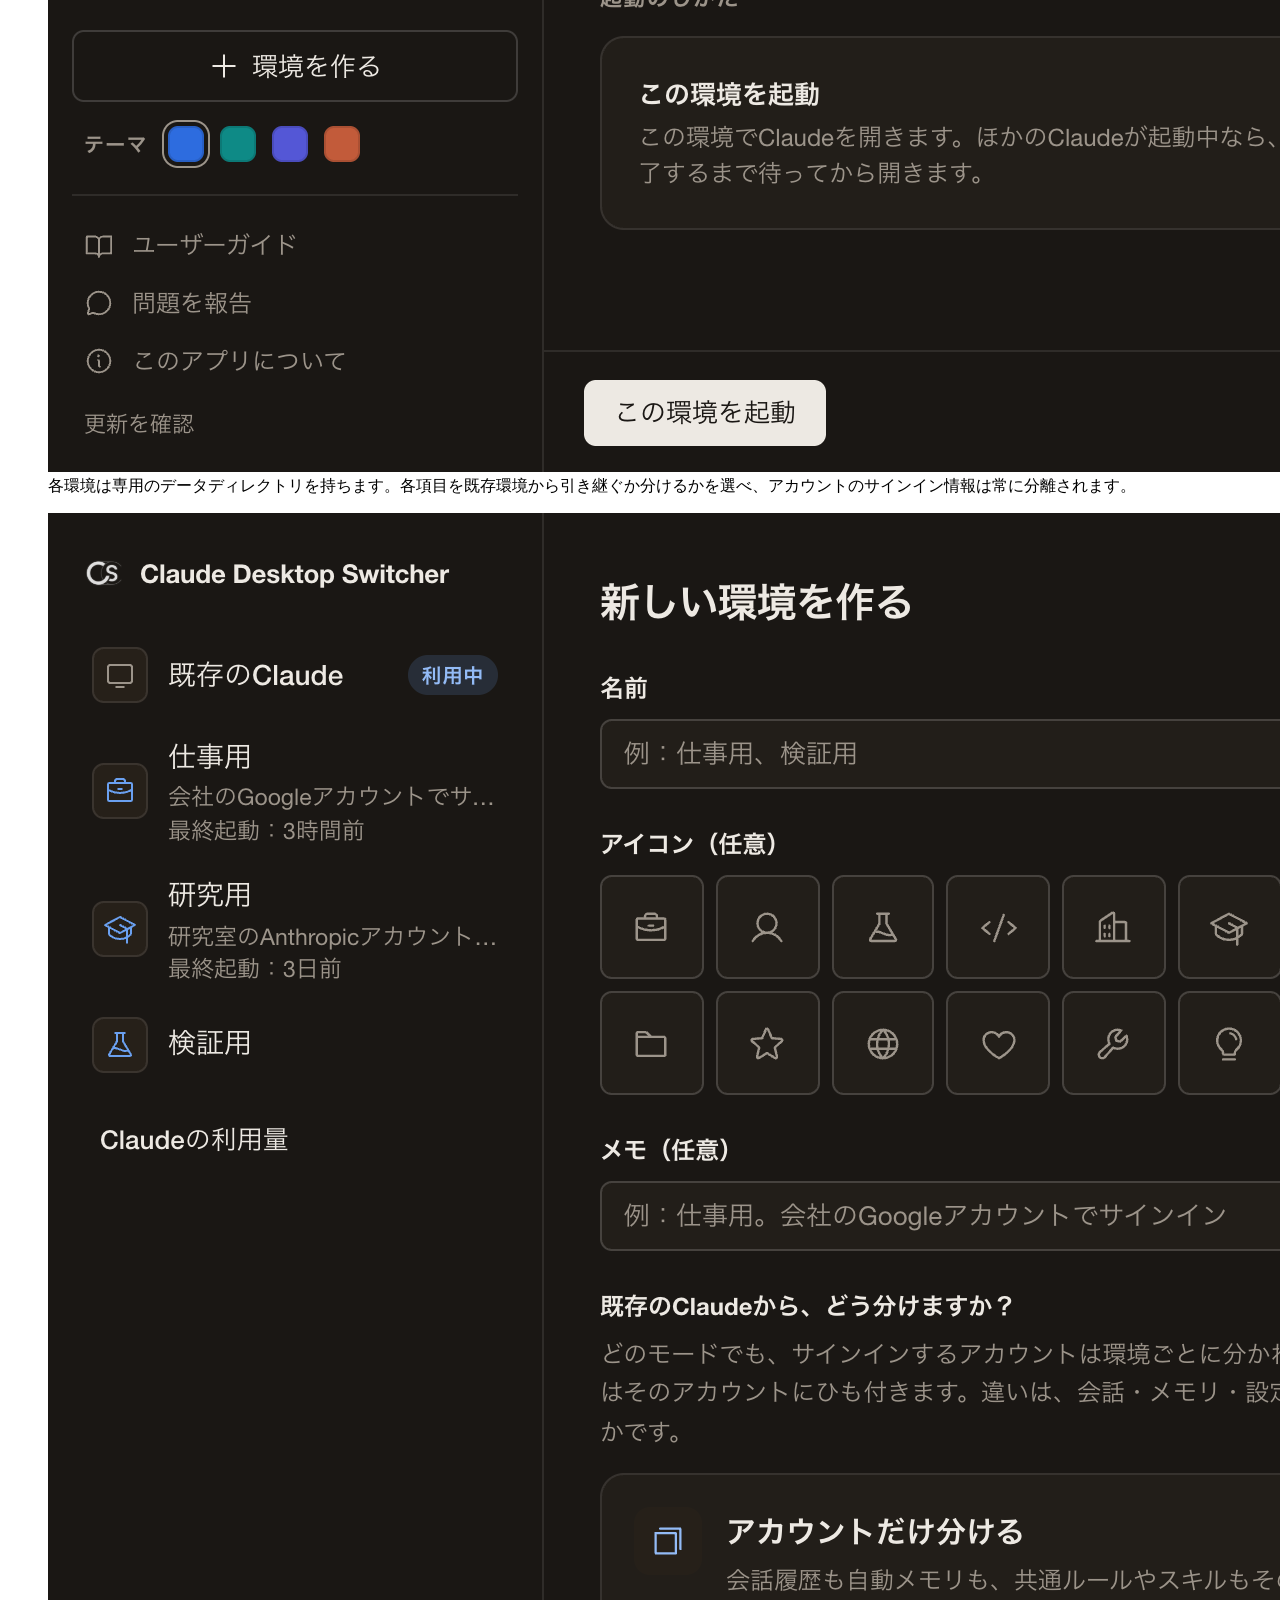
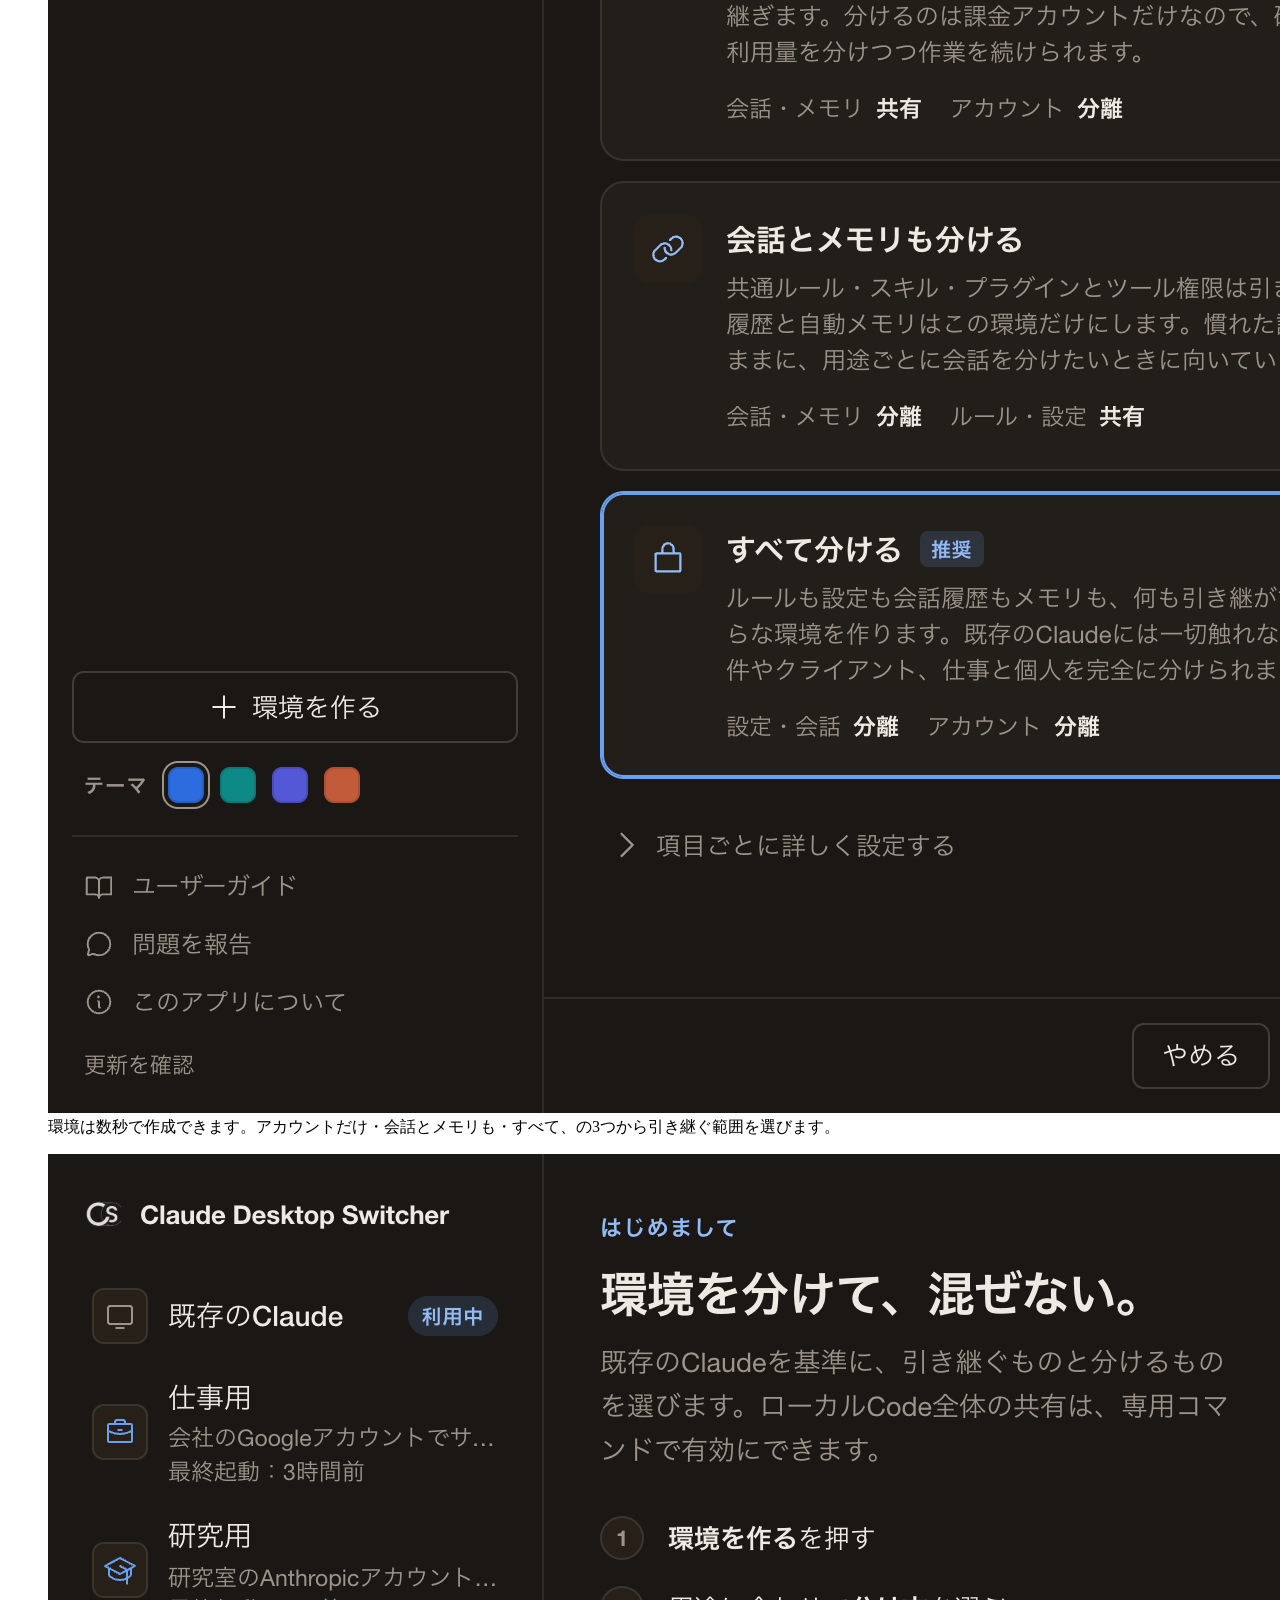
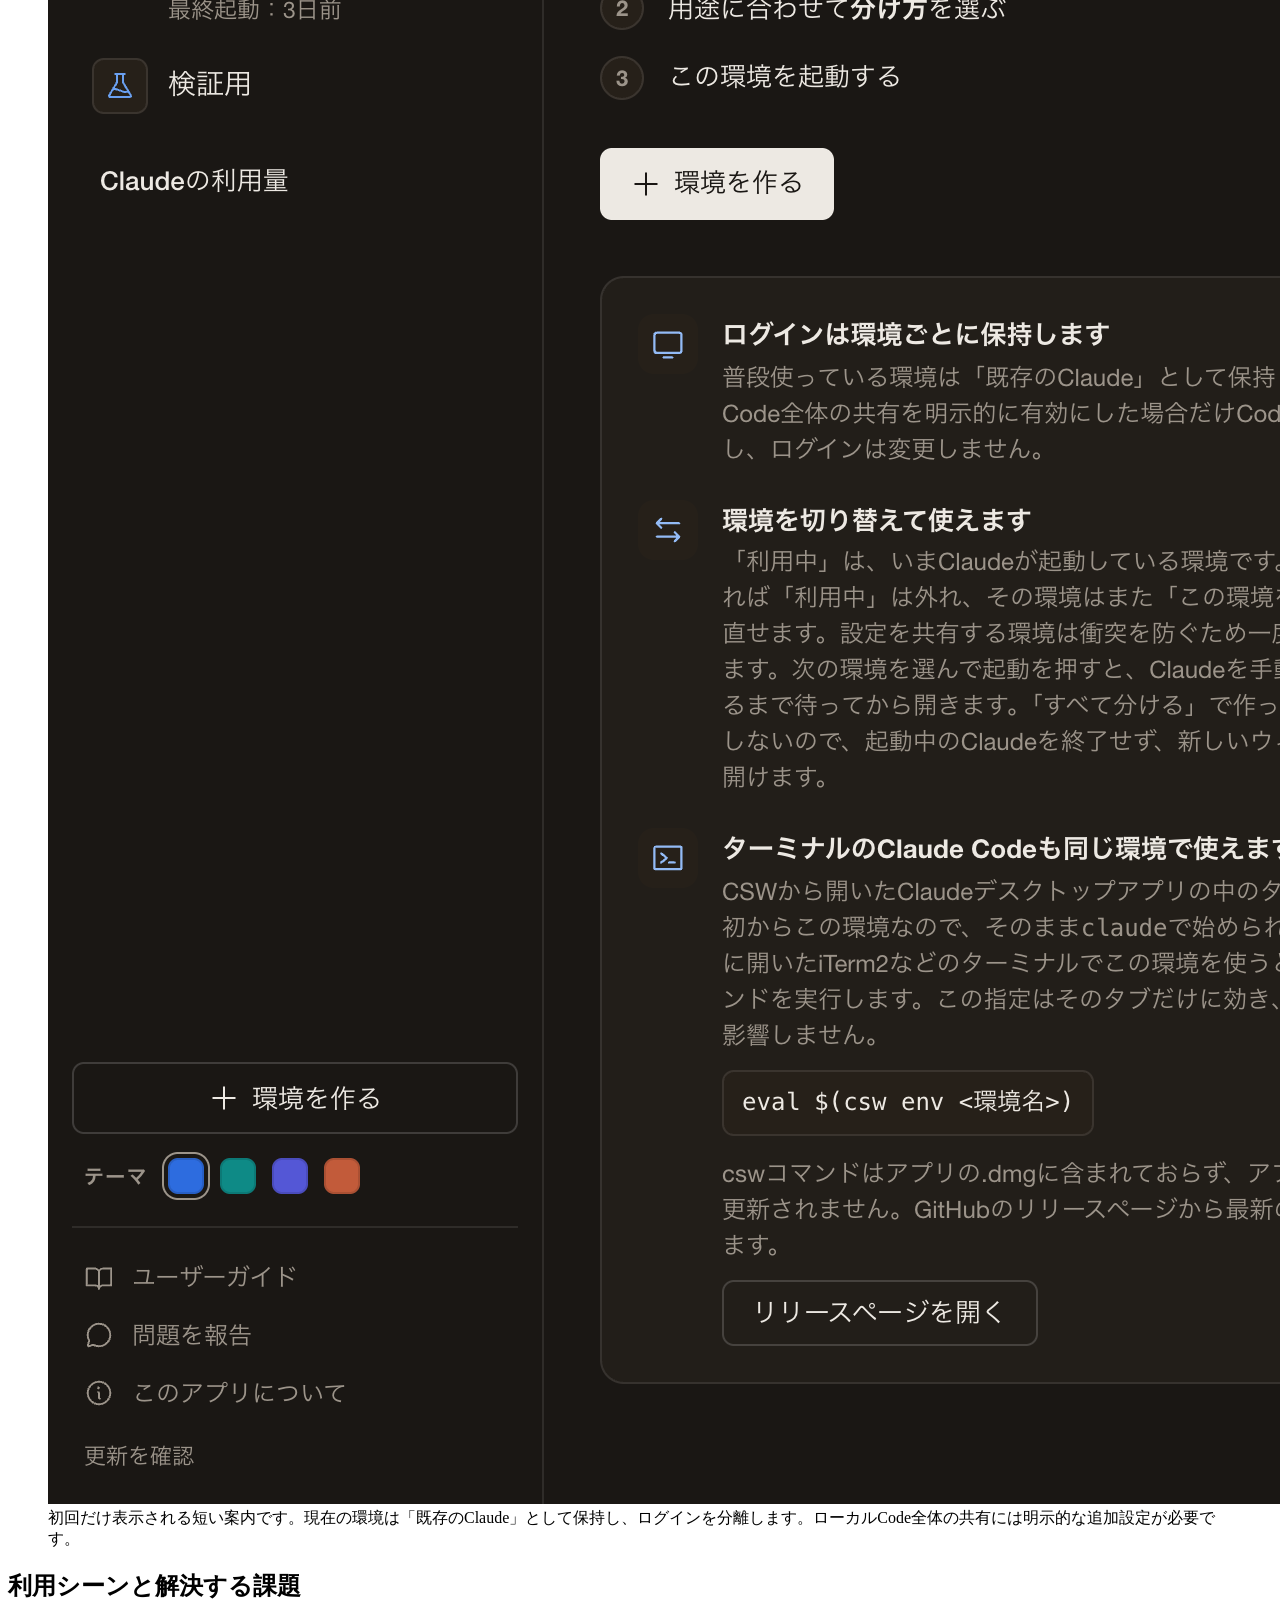
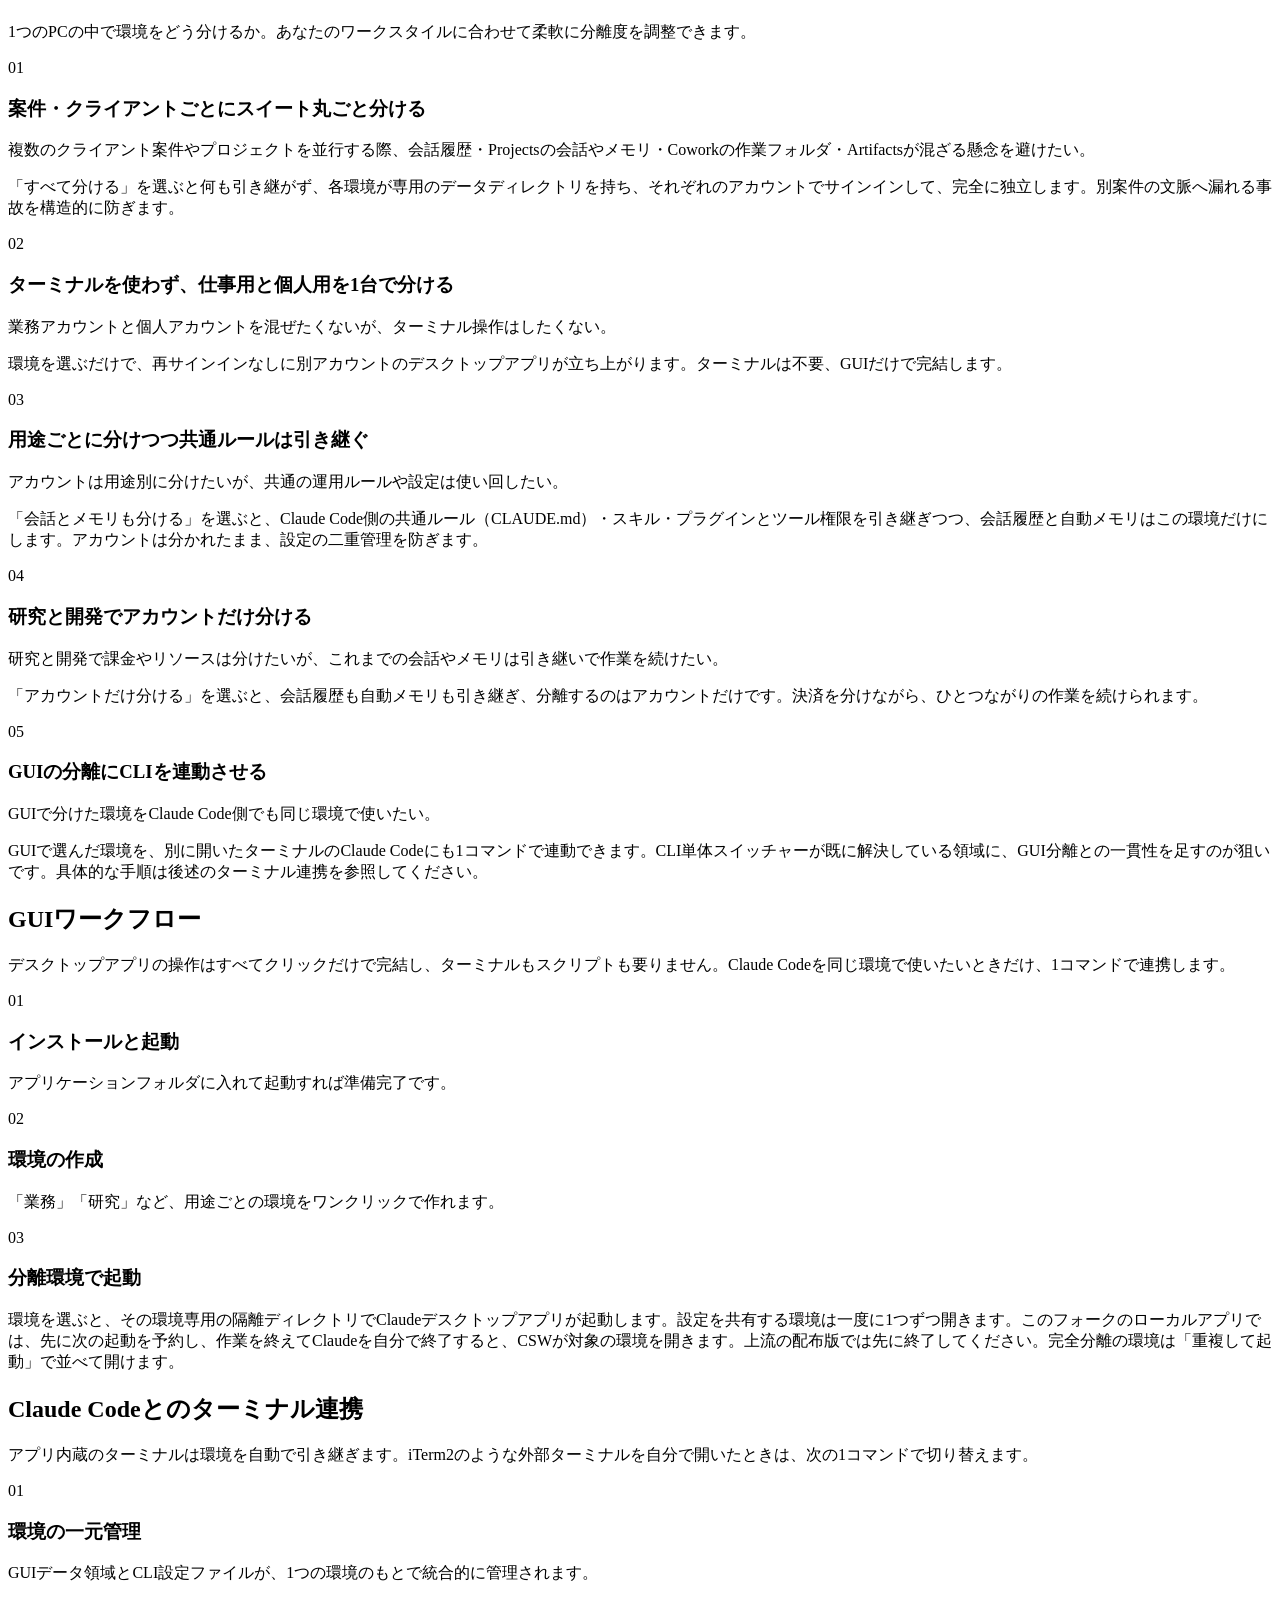
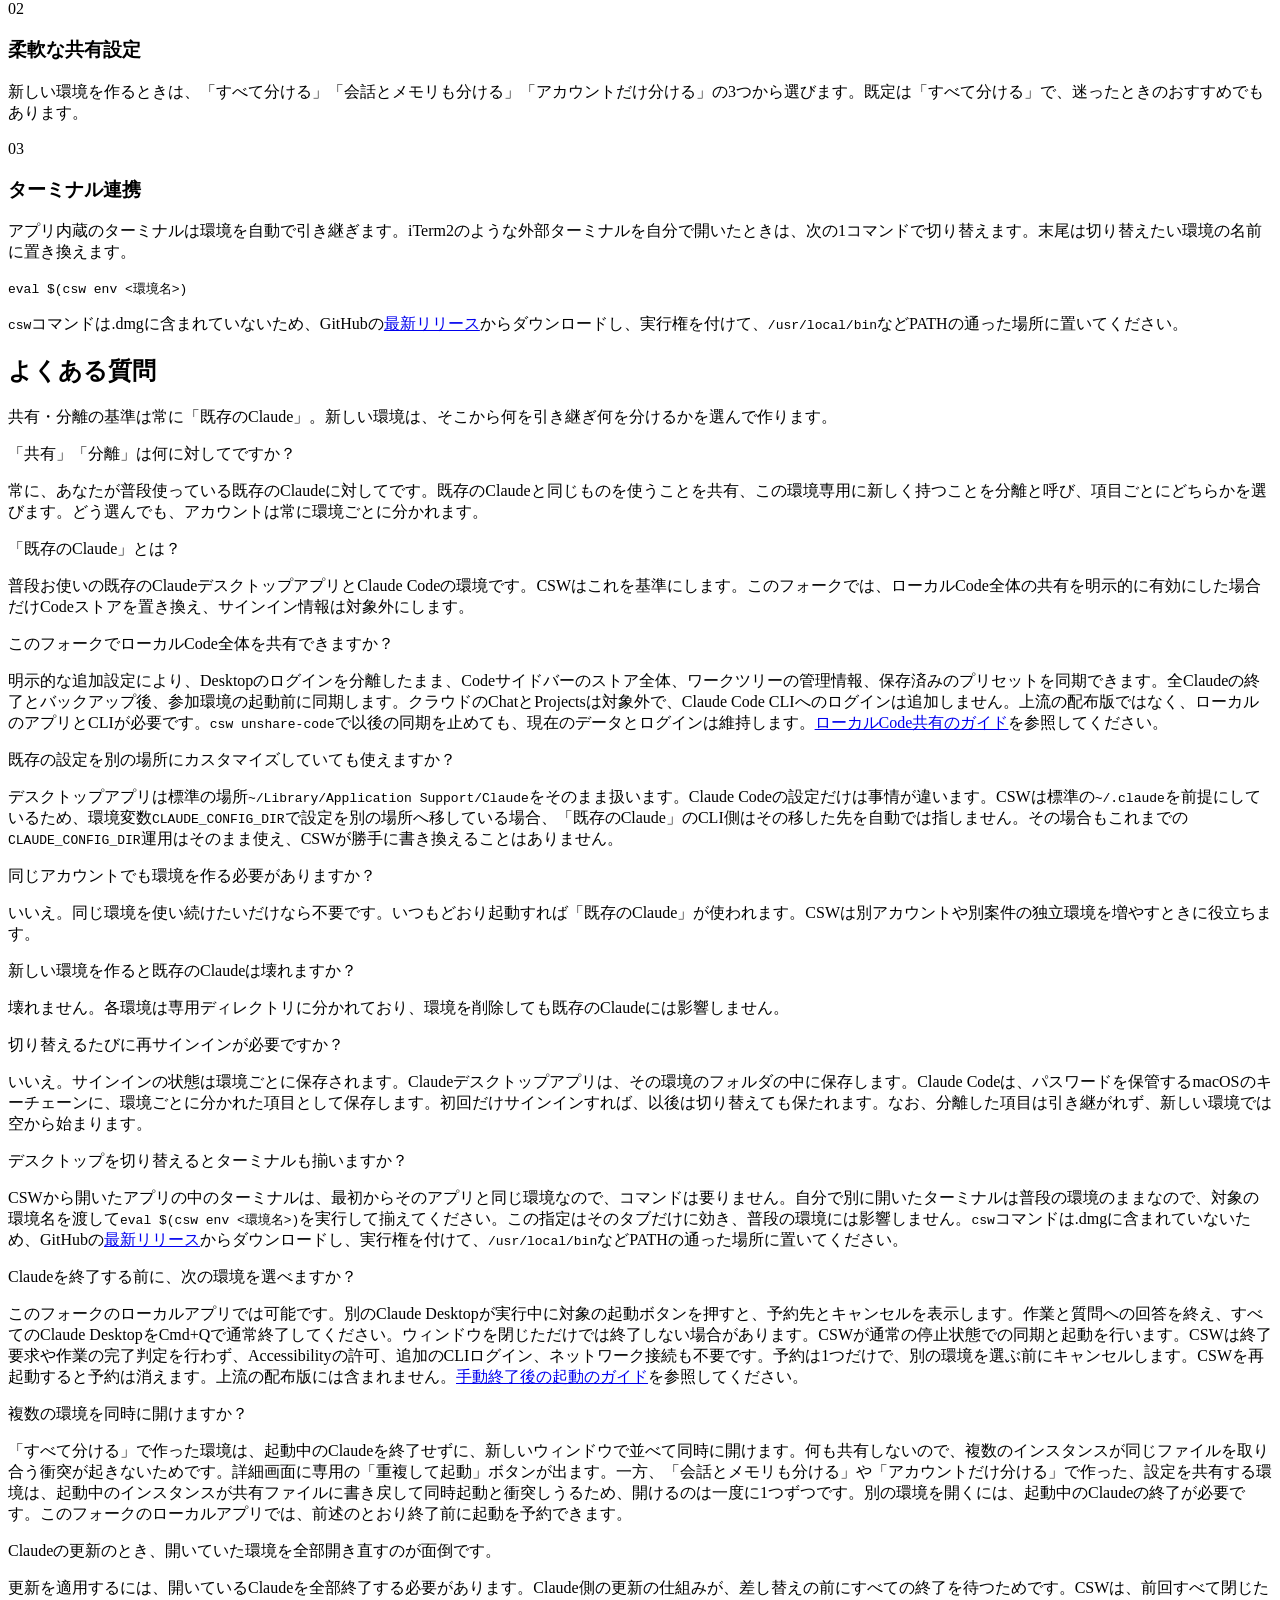
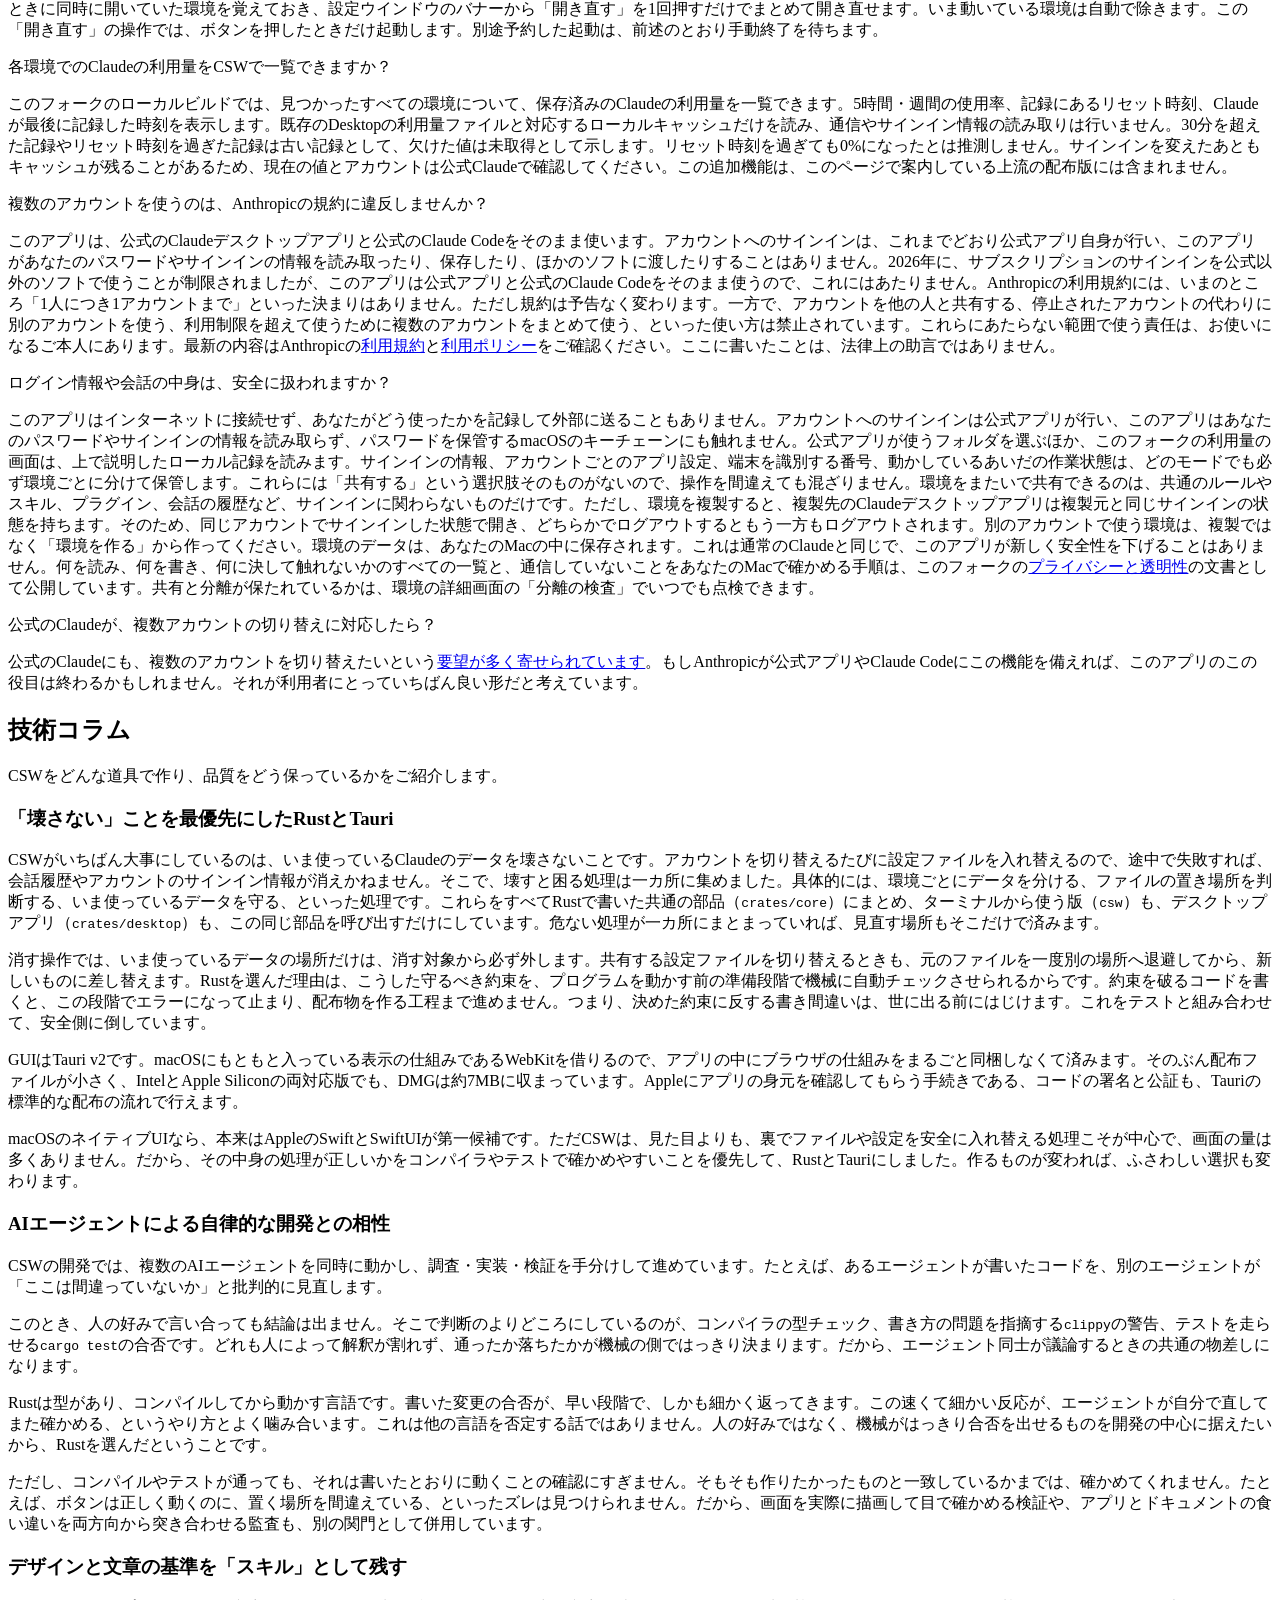
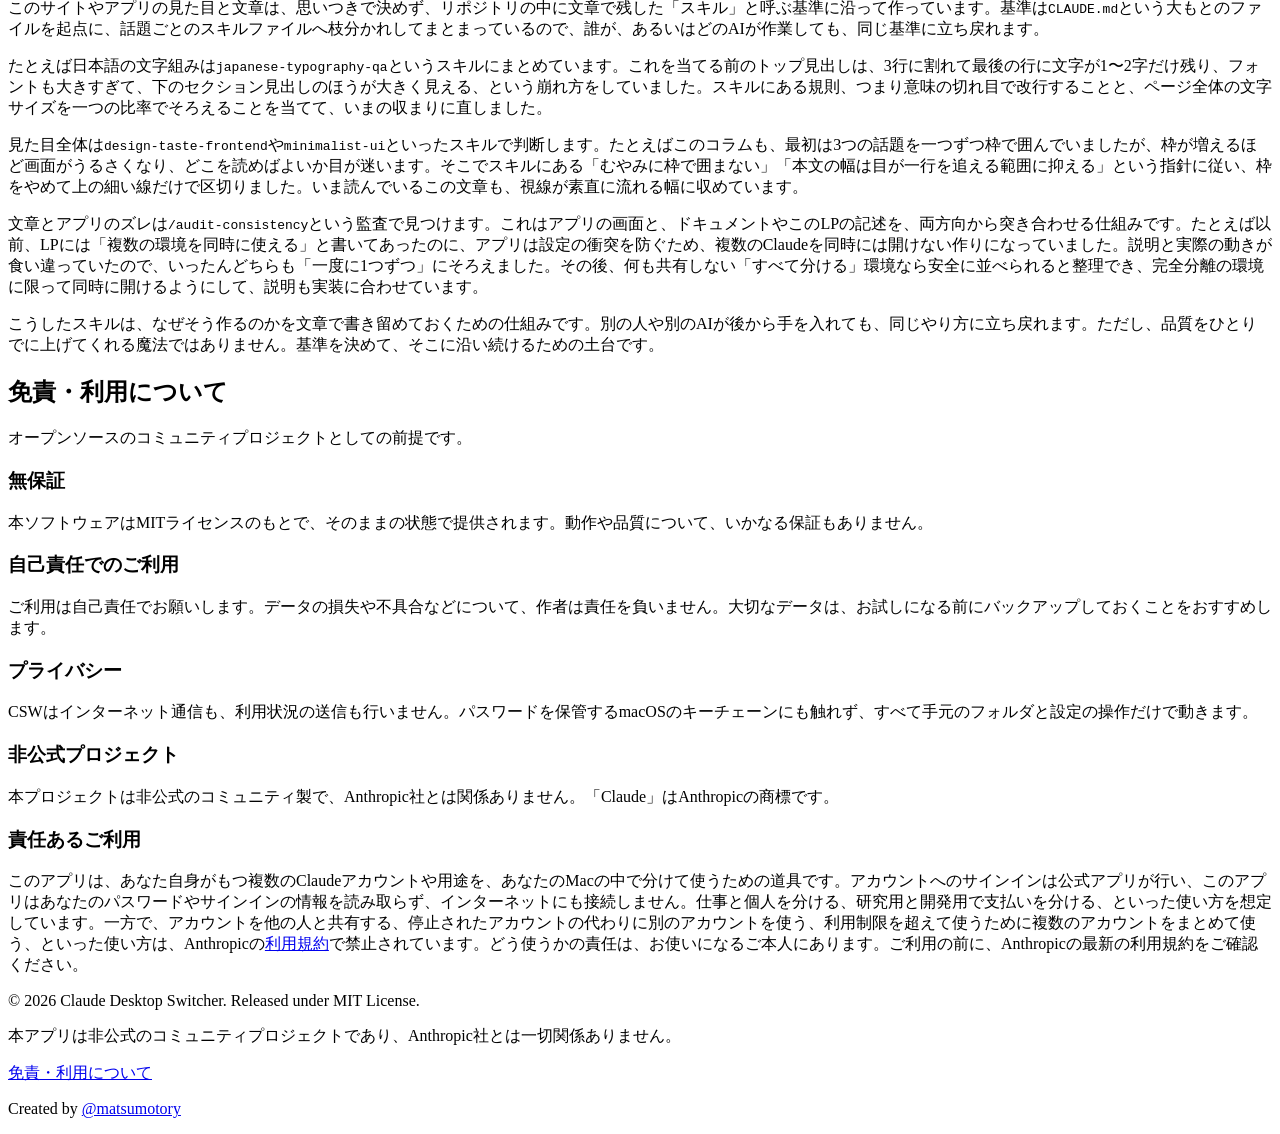
==== commit 2a71b650: "docs(website): 再生成した日英画像の参照を更新する ローカル版の画像キャッシュキーを更新し、 オンボーディングの高さを生成画像の実寸へ合わせる。  Co-Authored-By: Cla" ====
--- a/website/ja/index.html
+++ b/website/ja/index.html
@@ -80,7 +80,7 @@
                             <img src="../assets/logo.png" class="menu-bar-logo" alt="CSW Icon">
                         </div>
                     </div>
-                    <img src="../assets/ja_hero.png?v=0.24.6-local.5" width="1520" height="996" alt="Claude Desktop Switcher設定UI" class="hero-image">
+                    <img src="../assets/ja_hero.png?v=0.24.6-local.6" width="1520" height="996" alt="Claude Desktop Switcher設定UI" class="hero-image">
                 </div>
             </div>
         </section>
@@ -119,15 +119,15 @@
             </div>
             <div class="screens-bento">
                 <figure class="screen-card fade-in delay-1">
-                    <img src="../assets/ja_screen_overview.png?v=0.24.6-local.5" width="1520" height="3460" alt="各環境のパスと項目別の共有/分離マトリクスを表示したCSW設定画面" loading="lazy">
+                    <img src="../assets/ja_screen_overview.png?v=0.24.6-local.6" width="1520" height="3460" alt="各環境のパスと項目別の共有/分離マトリクスを表示したCSW設定画面" loading="lazy">
                     <figcaption>各環境は専用のデータディレクトリを持ちます。各項目を既存環境から引き継ぐか分けるかを選べ、アカウントのサインイン情報は常に分離されます。</figcaption>
                 </figure>
                 <figure class="screen-card fade-in delay-2">
-                    <img src="../assets/ja_screen_create.png?v=0.24.6-local.5" width="1520" height="2200" alt="「アカウントだけ分ける」「会話とメモリも分ける」「すべて分ける」を選べる環境作成画面" loading="lazy">
+                    <img src="../assets/ja_screen_create.png?v=0.24.6-local.6" width="1520" height="2200" alt="「アカウントだけ分ける」「会話とメモリも分ける」「すべて分ける」を選べる環境作成画面" loading="lazy">
                     <figcaption>環境は数秒で作成できます。アカウントだけ・会話とメモリも・すべて、の3つから引き継ぐ範囲を選びます。</figcaption>
                 </figure>
                 <figure class="screen-card fade-in delay-2">
-                    <img src="../assets/ja_screen_onboarding.png?v=0.24.6-local.5" width="1520" height="1914" alt="既存環境が保持されることを説明する初回オンボーディング" loading="lazy">
+                    <img src="../assets/ja_screen_onboarding.png?v=0.24.6-local.6" width="1520" height="1950" alt="既存環境が保持されることを説明する初回オンボーディング" loading="lazy">
                     <figcaption>初回だけ表示される短い案内です。現在の環境は「既存のClaude」として保持し、ログインを分離します。ローカルCode全体の共有には明示的な追加設定が必要です。</figcaption>
                 </figure>
             </div>
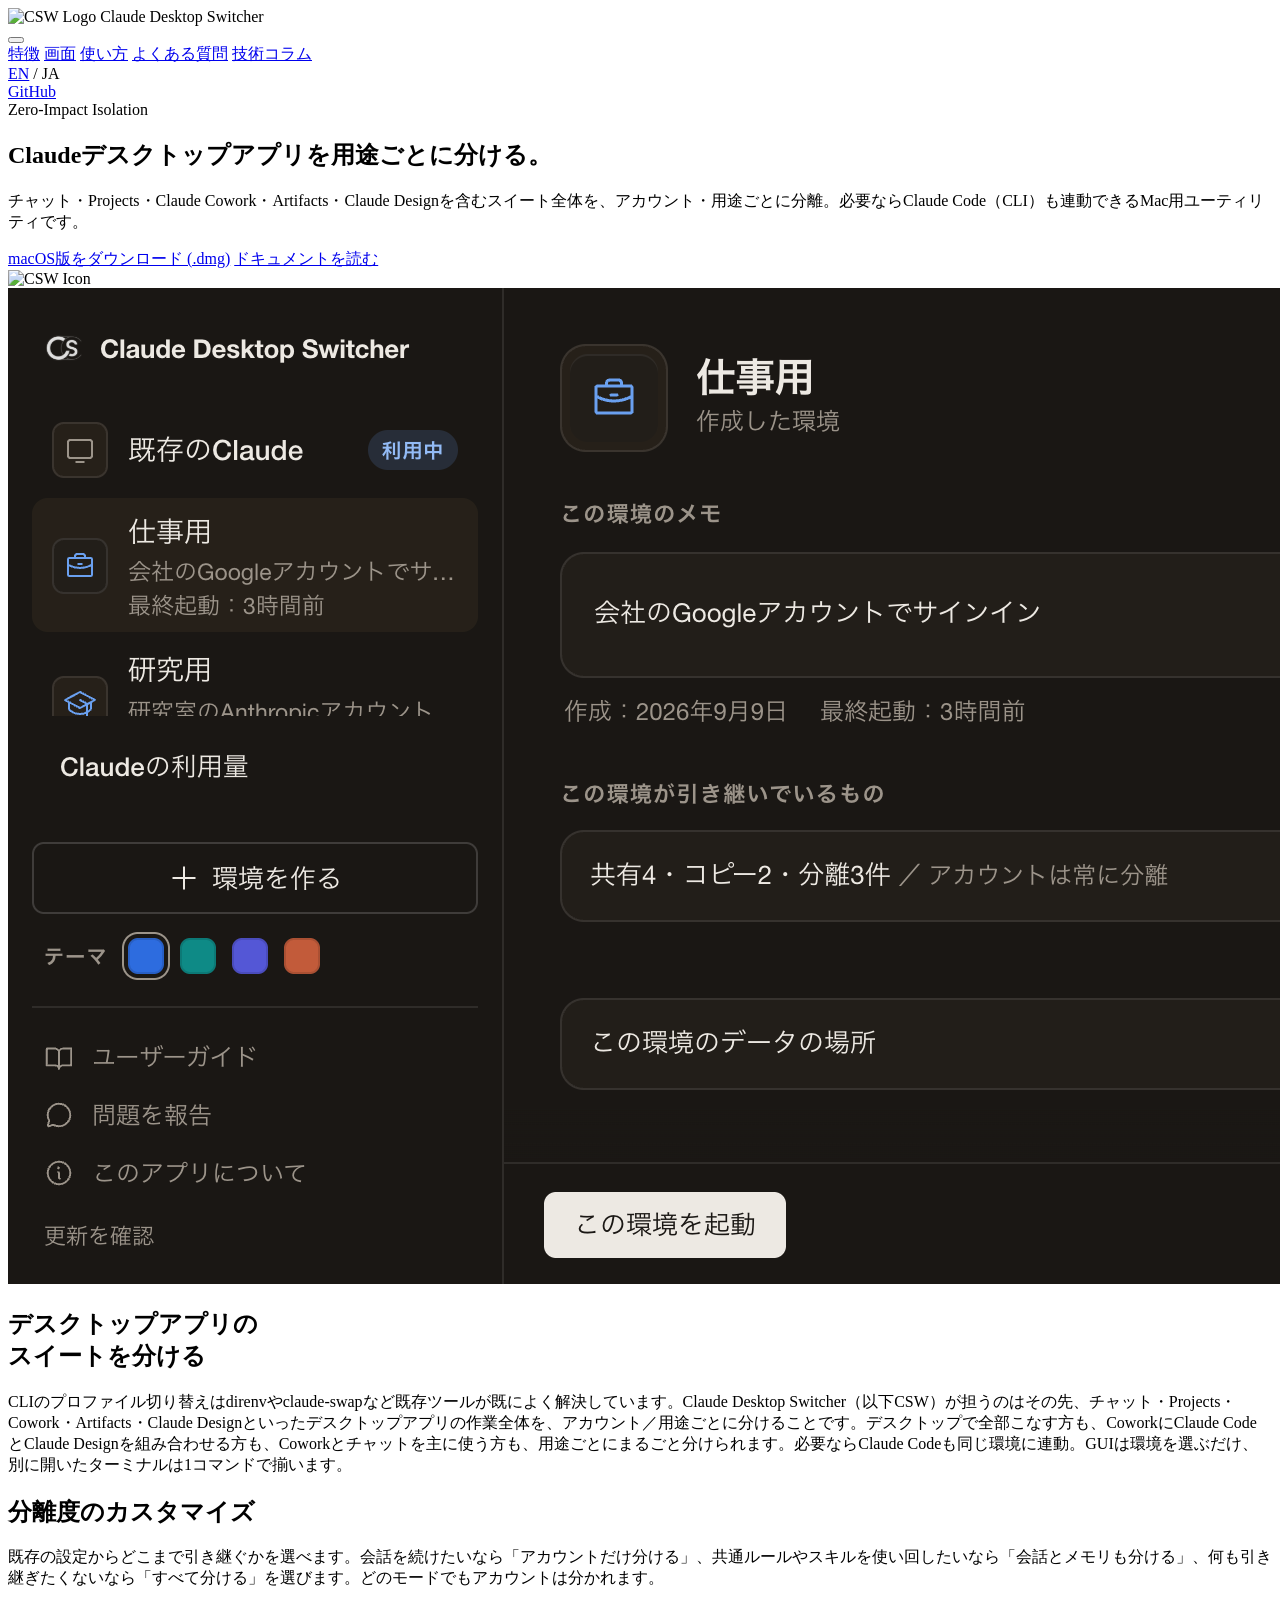
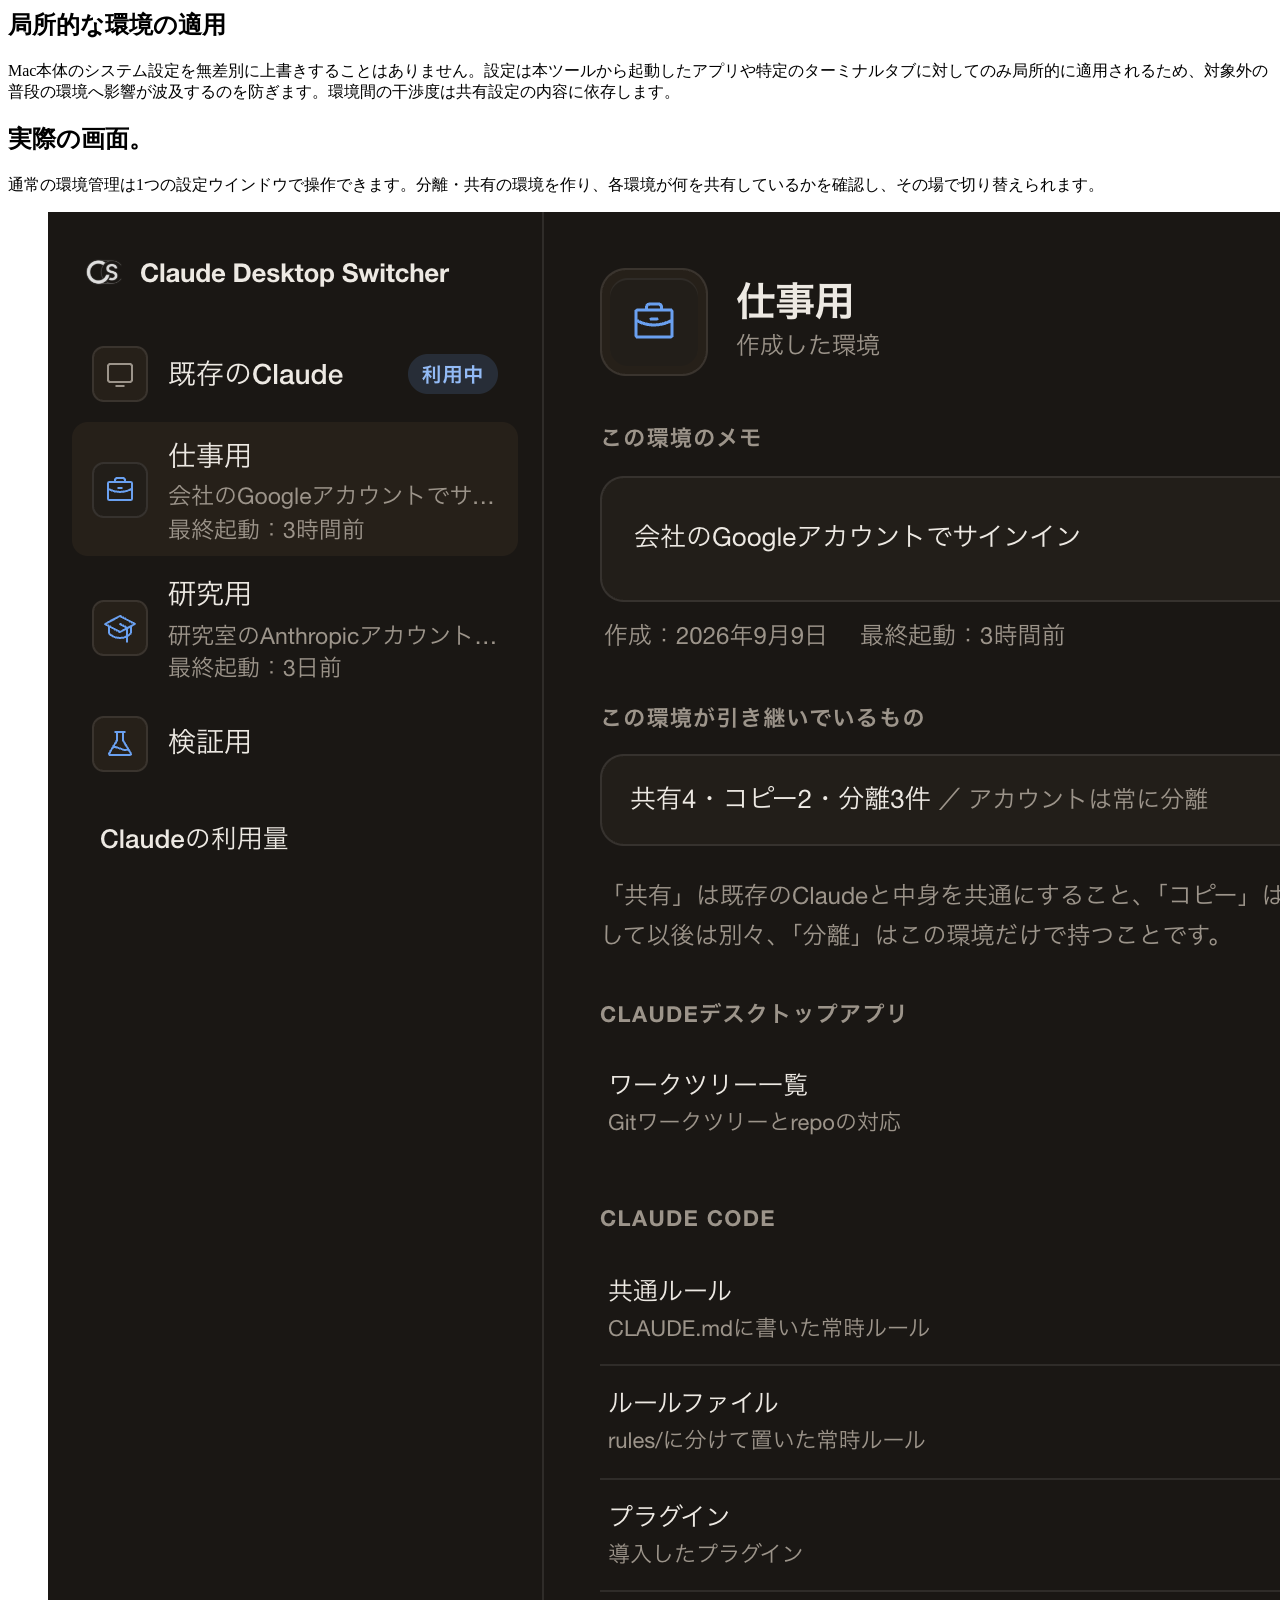
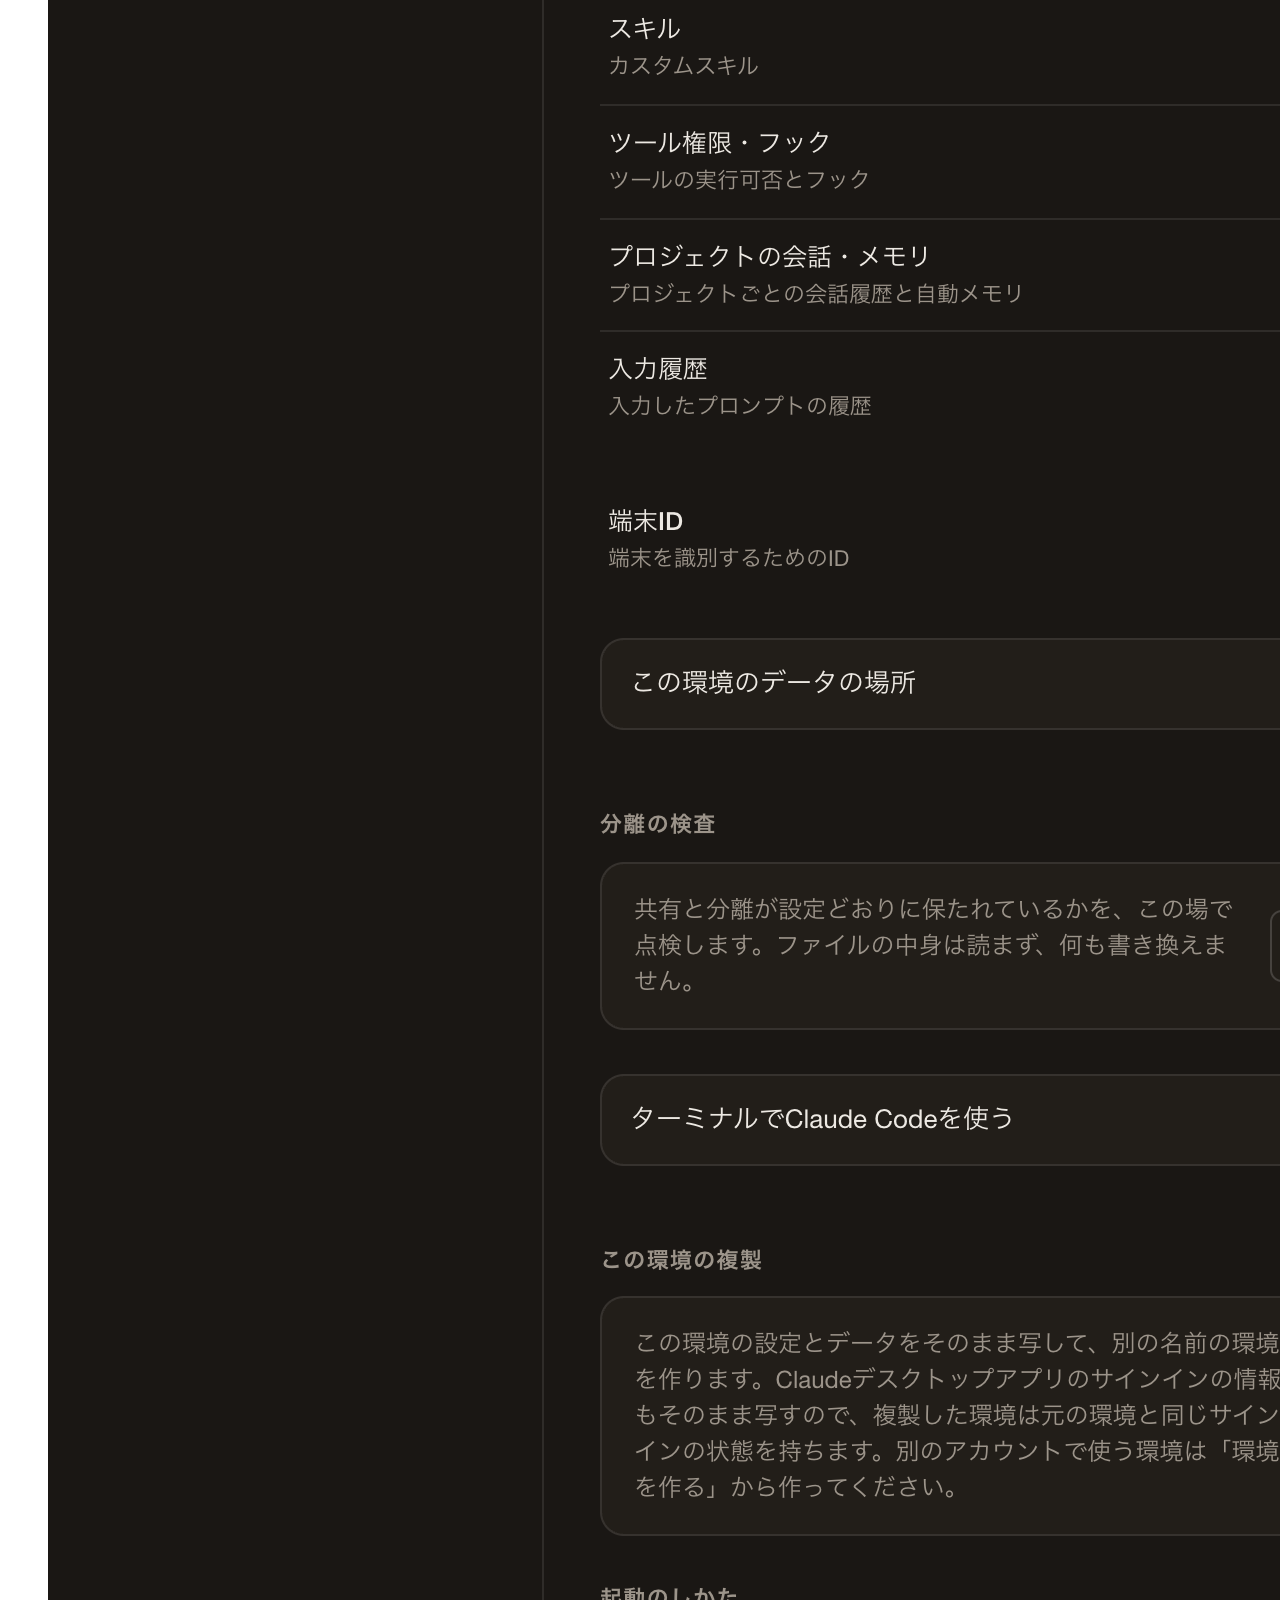
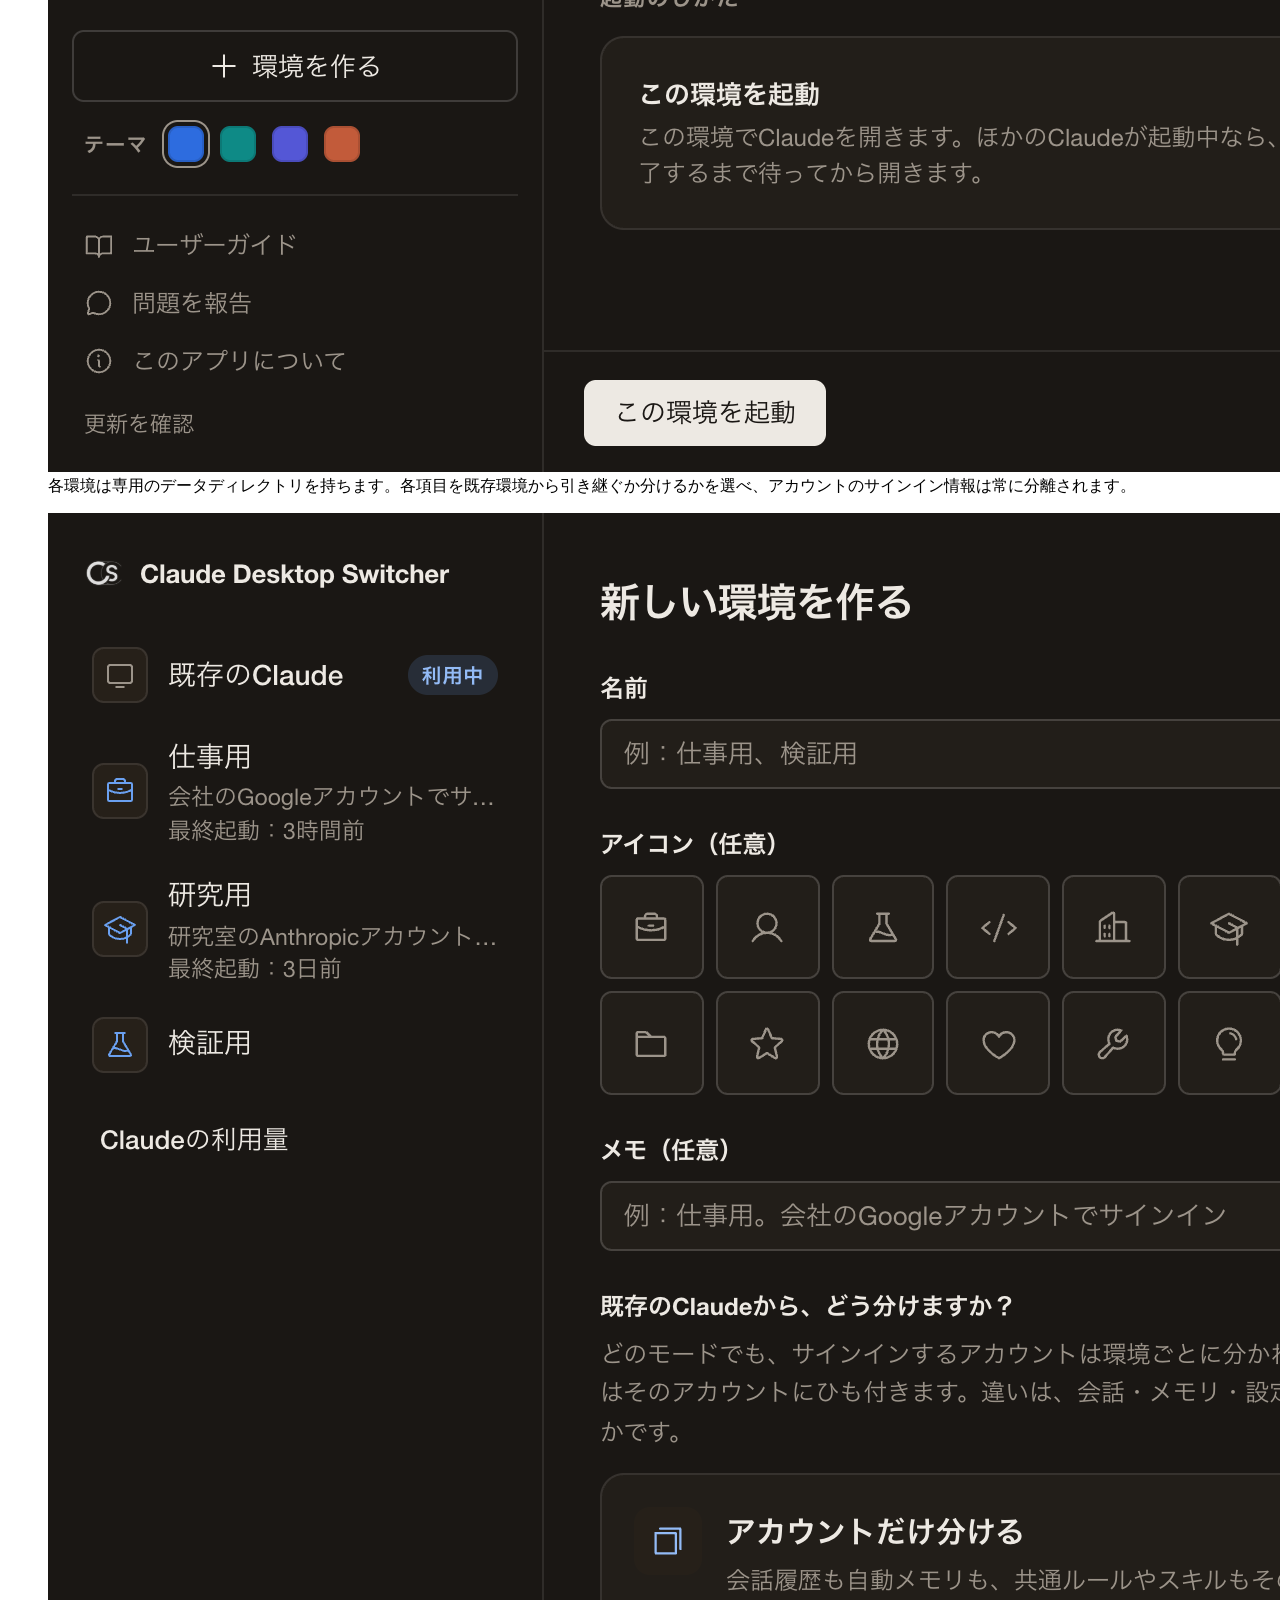
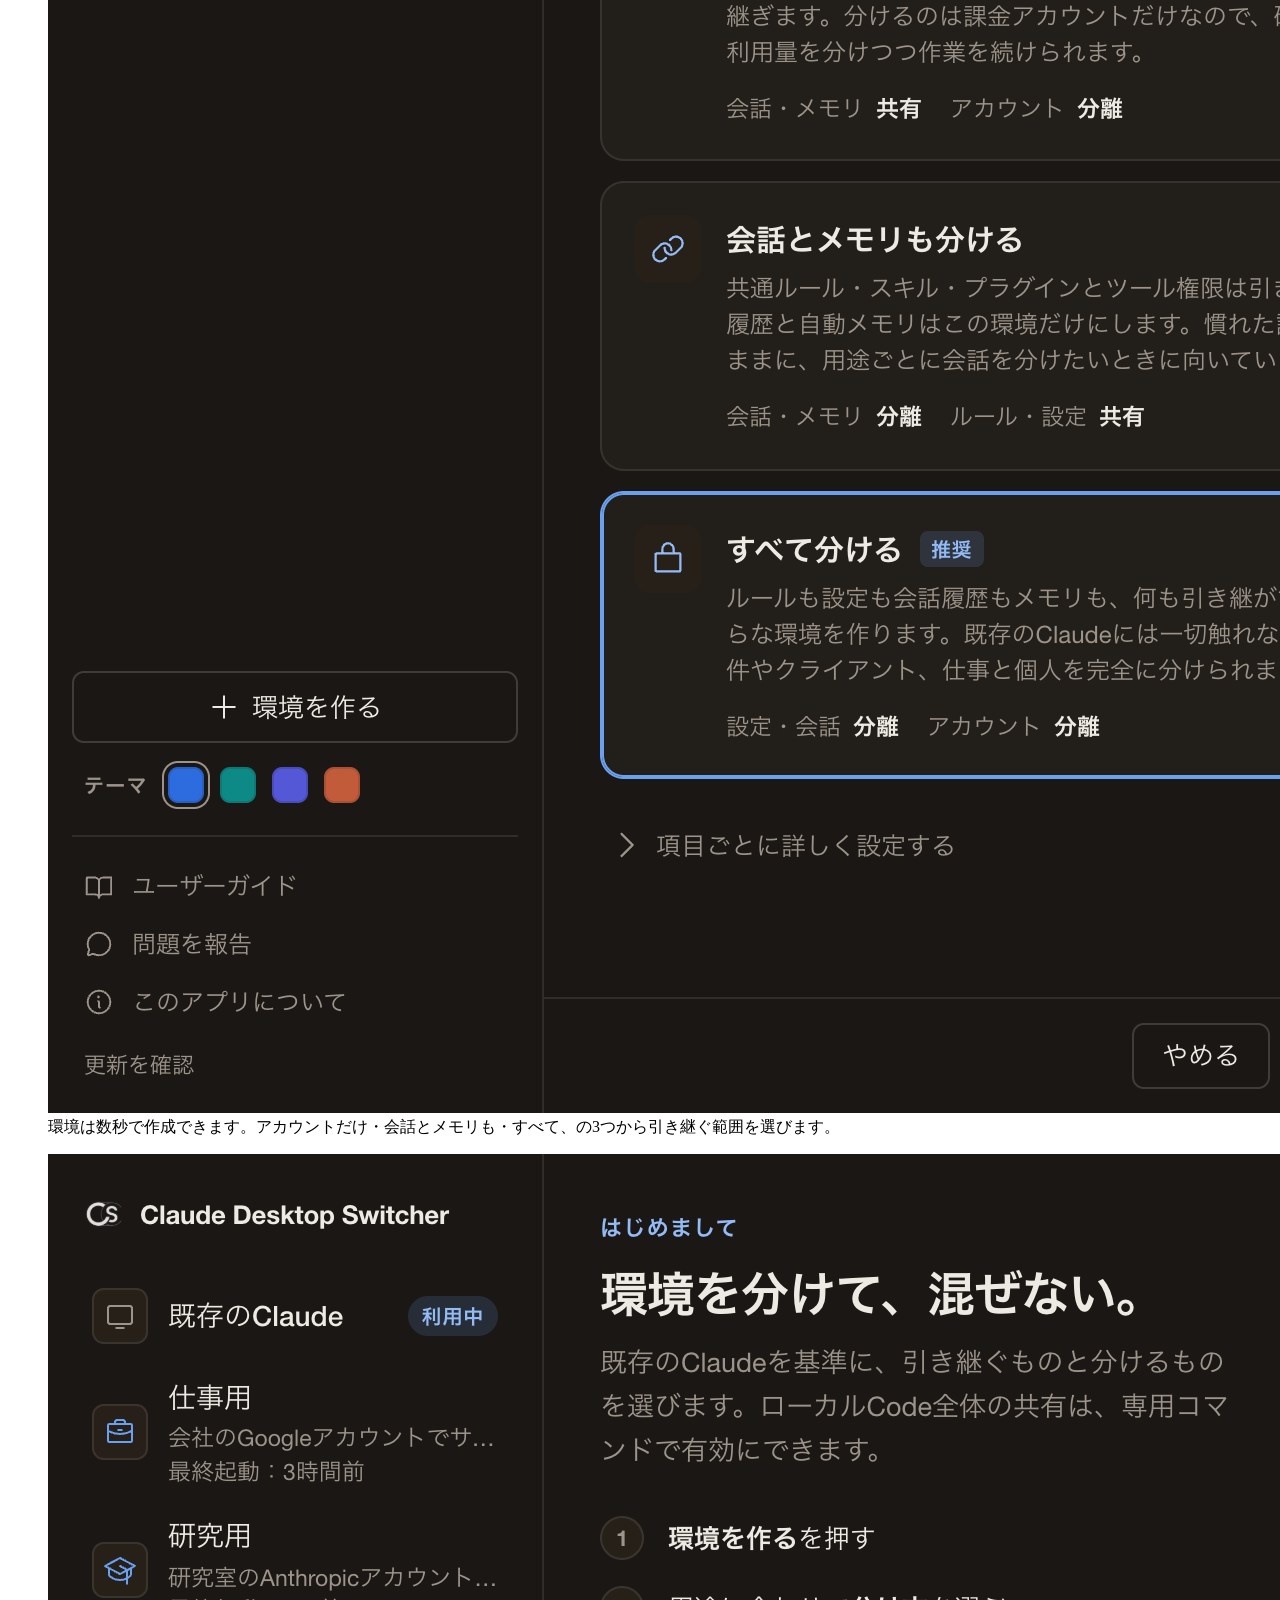
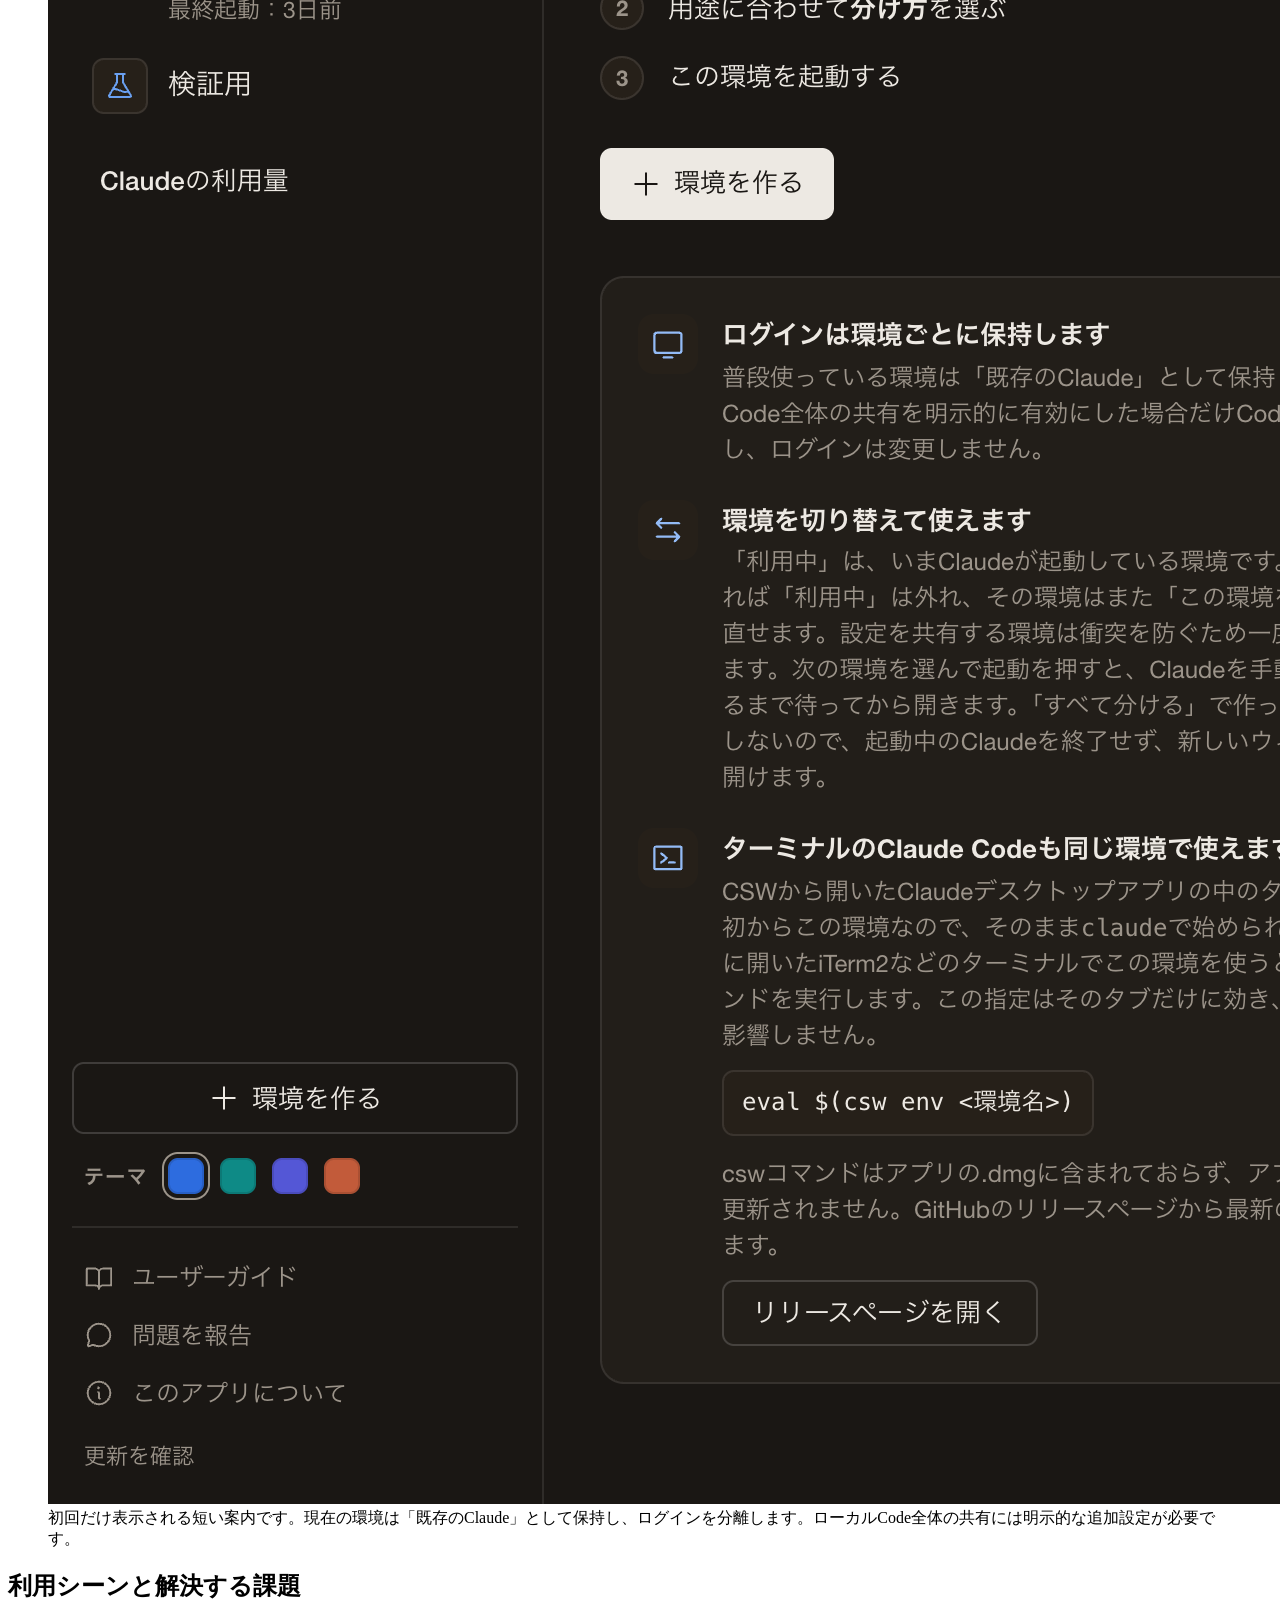
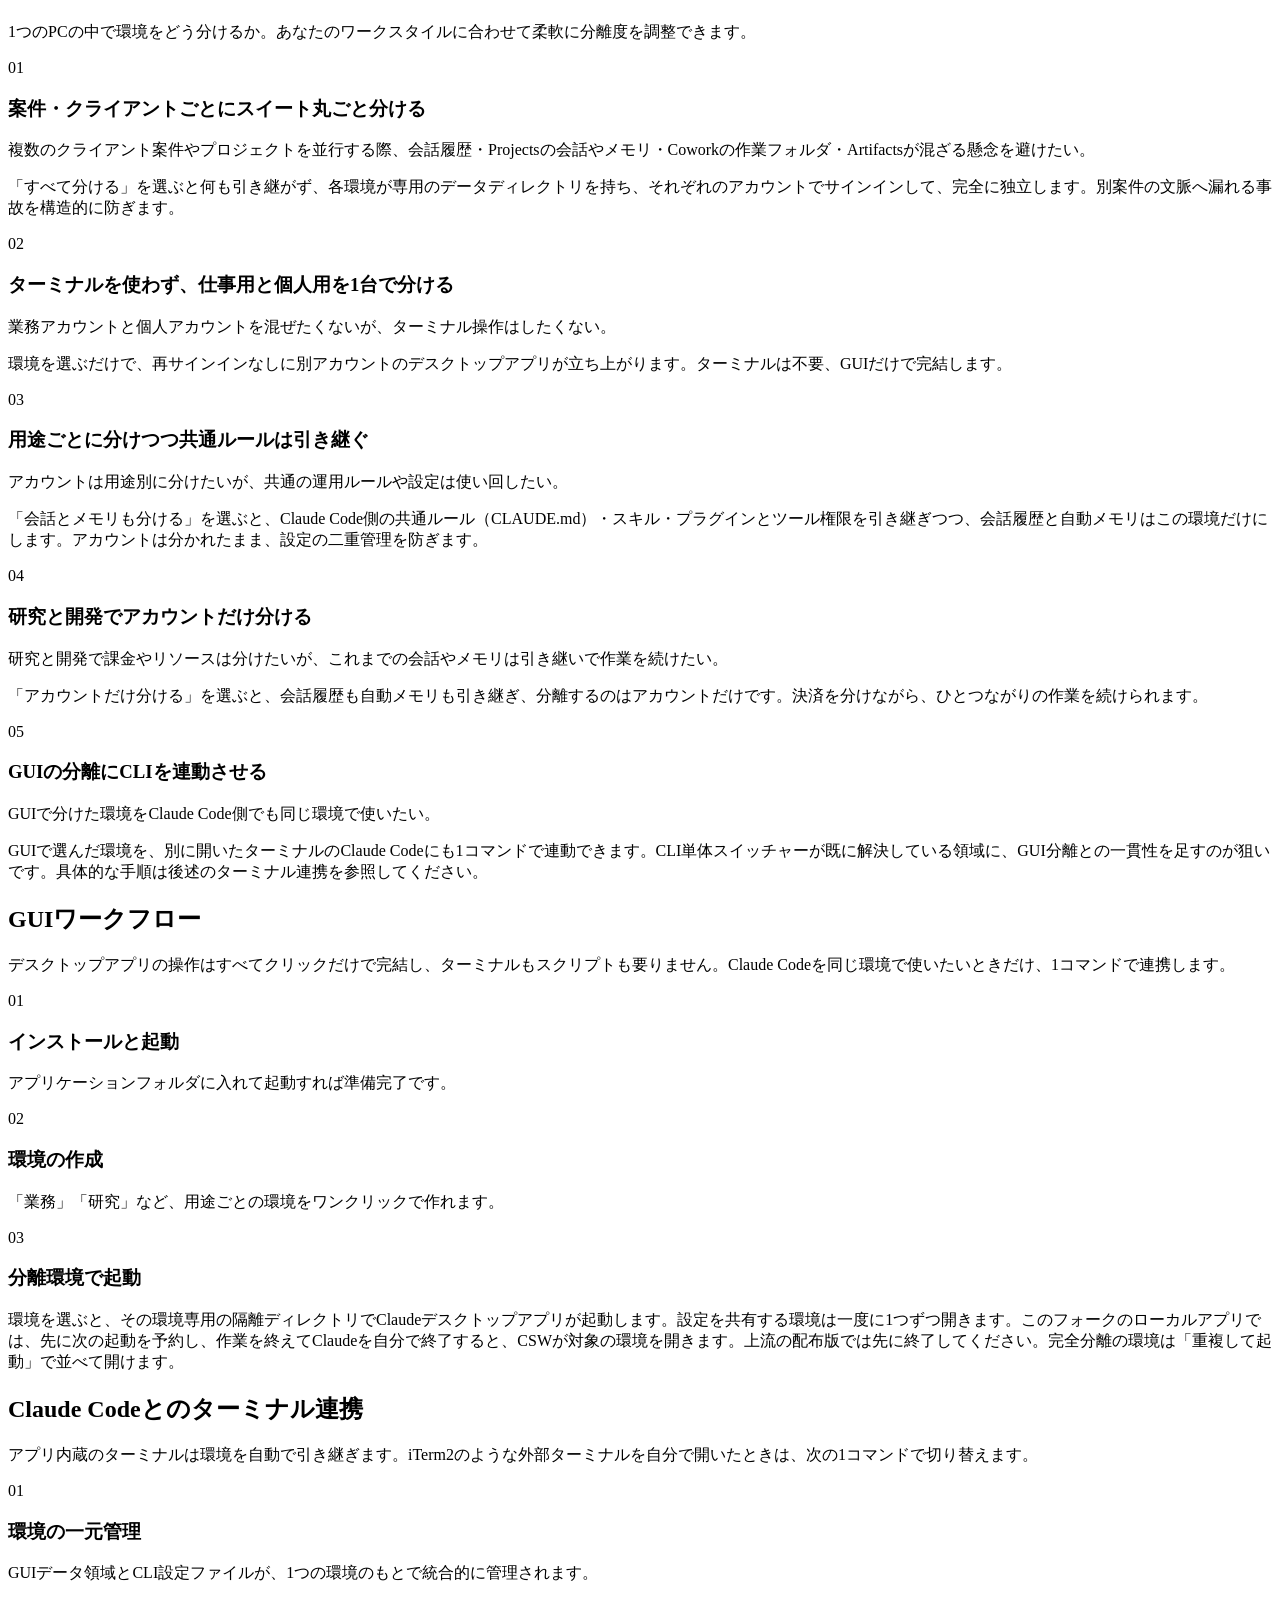
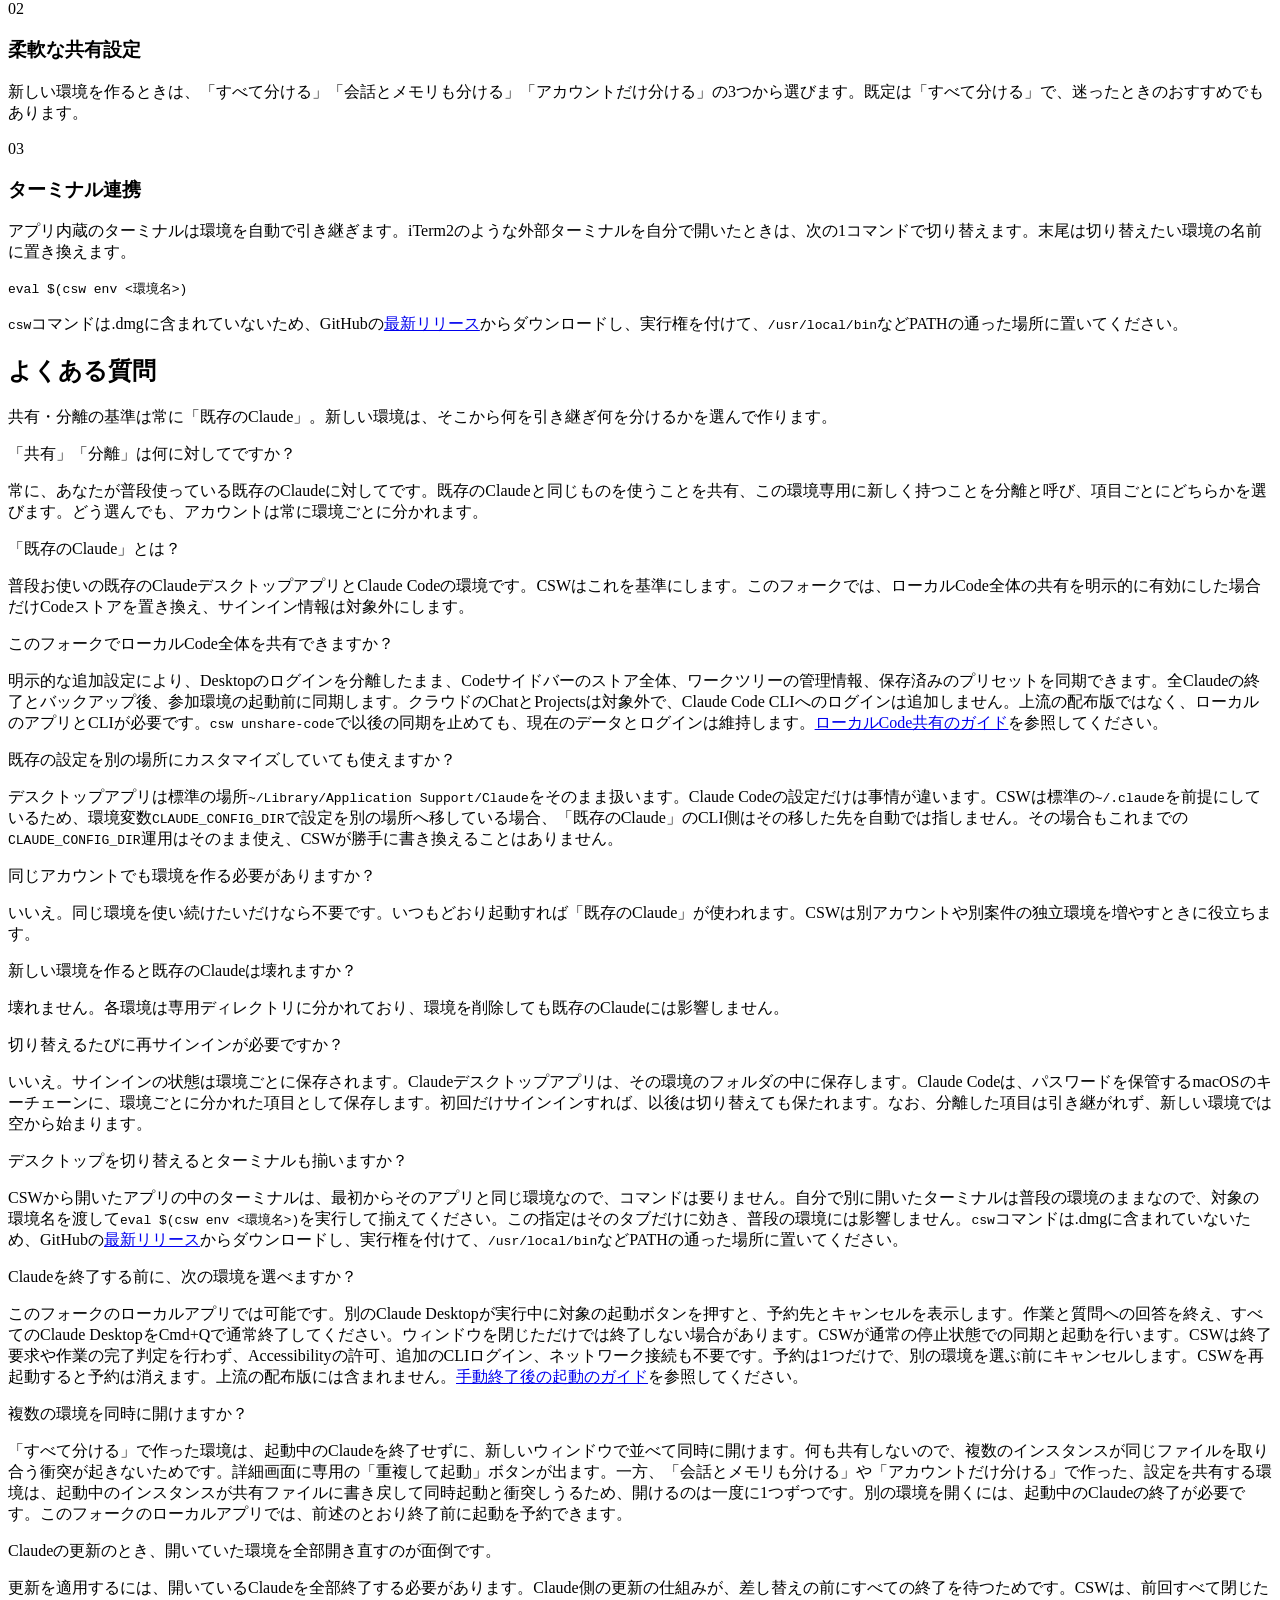
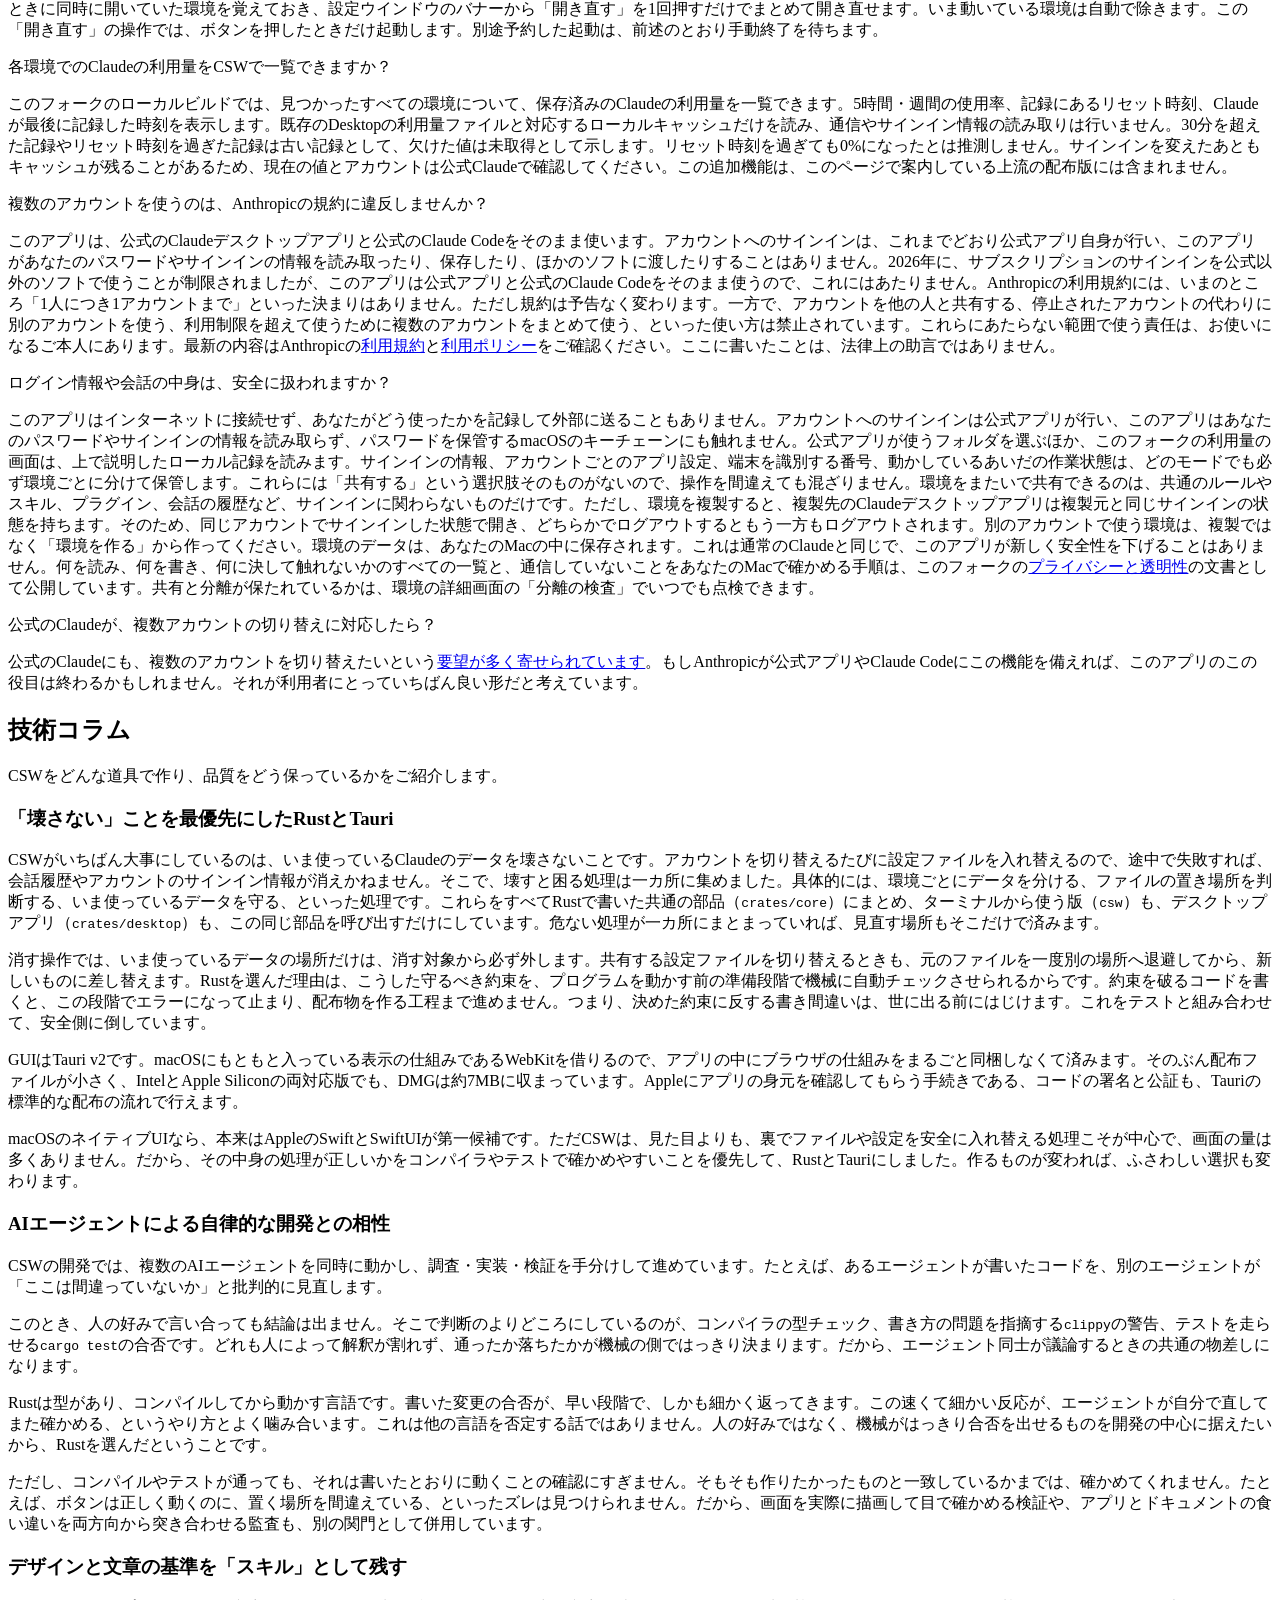
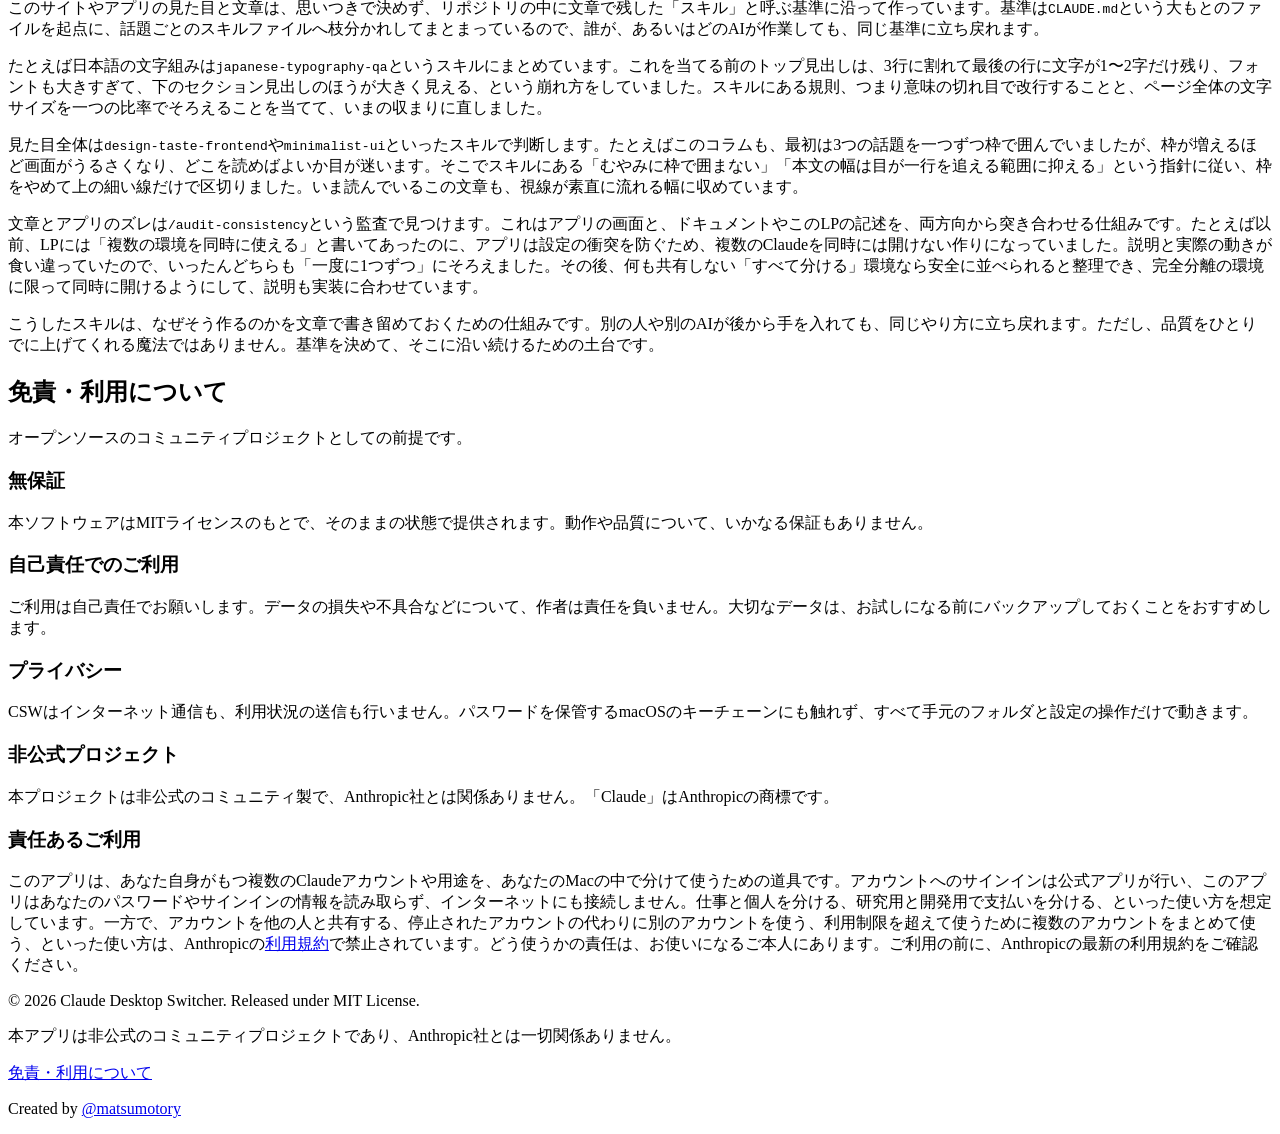
==== commit de35e112: "docs(website): 再生成した画像のキャッシュを更新 日英の画像参照をローカル版0.24.6-local.7へ更新する。  Co-Authored-By: Claude <noreply@a" ====
--- a/website/ja/index.html
+++ b/website/ja/index.html
@@ -80,7 +80,7 @@
                             <img src="../assets/logo.png" class="menu-bar-logo" alt="CSW Icon">
                         </div>
                     </div>
-                    <img src="../assets/ja_hero.png?v=0.24.6-local.6" width="1520" height="996" alt="Claude Desktop Switcher設定UI" class="hero-image">
+                    <img src="../assets/ja_hero.png?v=0.24.6-local.7" width="1520" height="996" alt="Claude Desktop Switcher設定UI" class="hero-image">
                 </div>
             </div>
         </section>
@@ -119,15 +119,15 @@
             </div>
             <div class="screens-bento">
                 <figure class="screen-card fade-in delay-1">
-                    <img src="../assets/ja_screen_overview.png?v=0.24.6-local.6" width="1520" height="3460" alt="各環境のパスと項目別の共有/分離マトリクスを表示したCSW設定画面" loading="lazy">
+                    <img src="../assets/ja_screen_overview.png?v=0.24.6-local.7" width="1520" height="3460" alt="各環境のパスと項目別の共有/分離マトリクスを表示したCSW設定画面" loading="lazy">
                     <figcaption>各環境は専用のデータディレクトリを持ちます。各項目を既存環境から引き継ぐか分けるかを選べ、アカウントのサインイン情報は常に分離されます。</figcaption>
                 </figure>
                 <figure class="screen-card fade-in delay-2">
-                    <img src="../assets/ja_screen_create.png?v=0.24.6-local.6" width="1520" height="2200" alt="「アカウントだけ分ける」「会話とメモリも分ける」「すべて分ける」を選べる環境作成画面" loading="lazy">
+                    <img src="../assets/ja_screen_create.png?v=0.24.6-local.7" width="1520" height="2200" alt="「アカウントだけ分ける」「会話とメモリも分ける」「すべて分ける」を選べる環境作成画面" loading="lazy">
                     <figcaption>環境は数秒で作成できます。アカウントだけ・会話とメモリも・すべて、の3つから引き継ぐ範囲を選びます。</figcaption>
                 </figure>
                 <figure class="screen-card fade-in delay-2">
-                    <img src="../assets/ja_screen_onboarding.png?v=0.24.6-local.6" width="1520" height="1950" alt="既存環境が保持されることを説明する初回オンボーディング" loading="lazy">
+                    <img src="../assets/ja_screen_onboarding.png?v=0.24.6-local.7" width="1520" height="1950" alt="既存環境が保持されることを説明する初回オンボーディング" loading="lazy">
                     <figcaption>初回だけ表示される短い案内です。現在の環境は「既存のClaude」として保持し、ログインを分離します。ローカルCode全体の共有には明示的な追加設定が必要です。</figcaption>
                 </figure>
             </div>
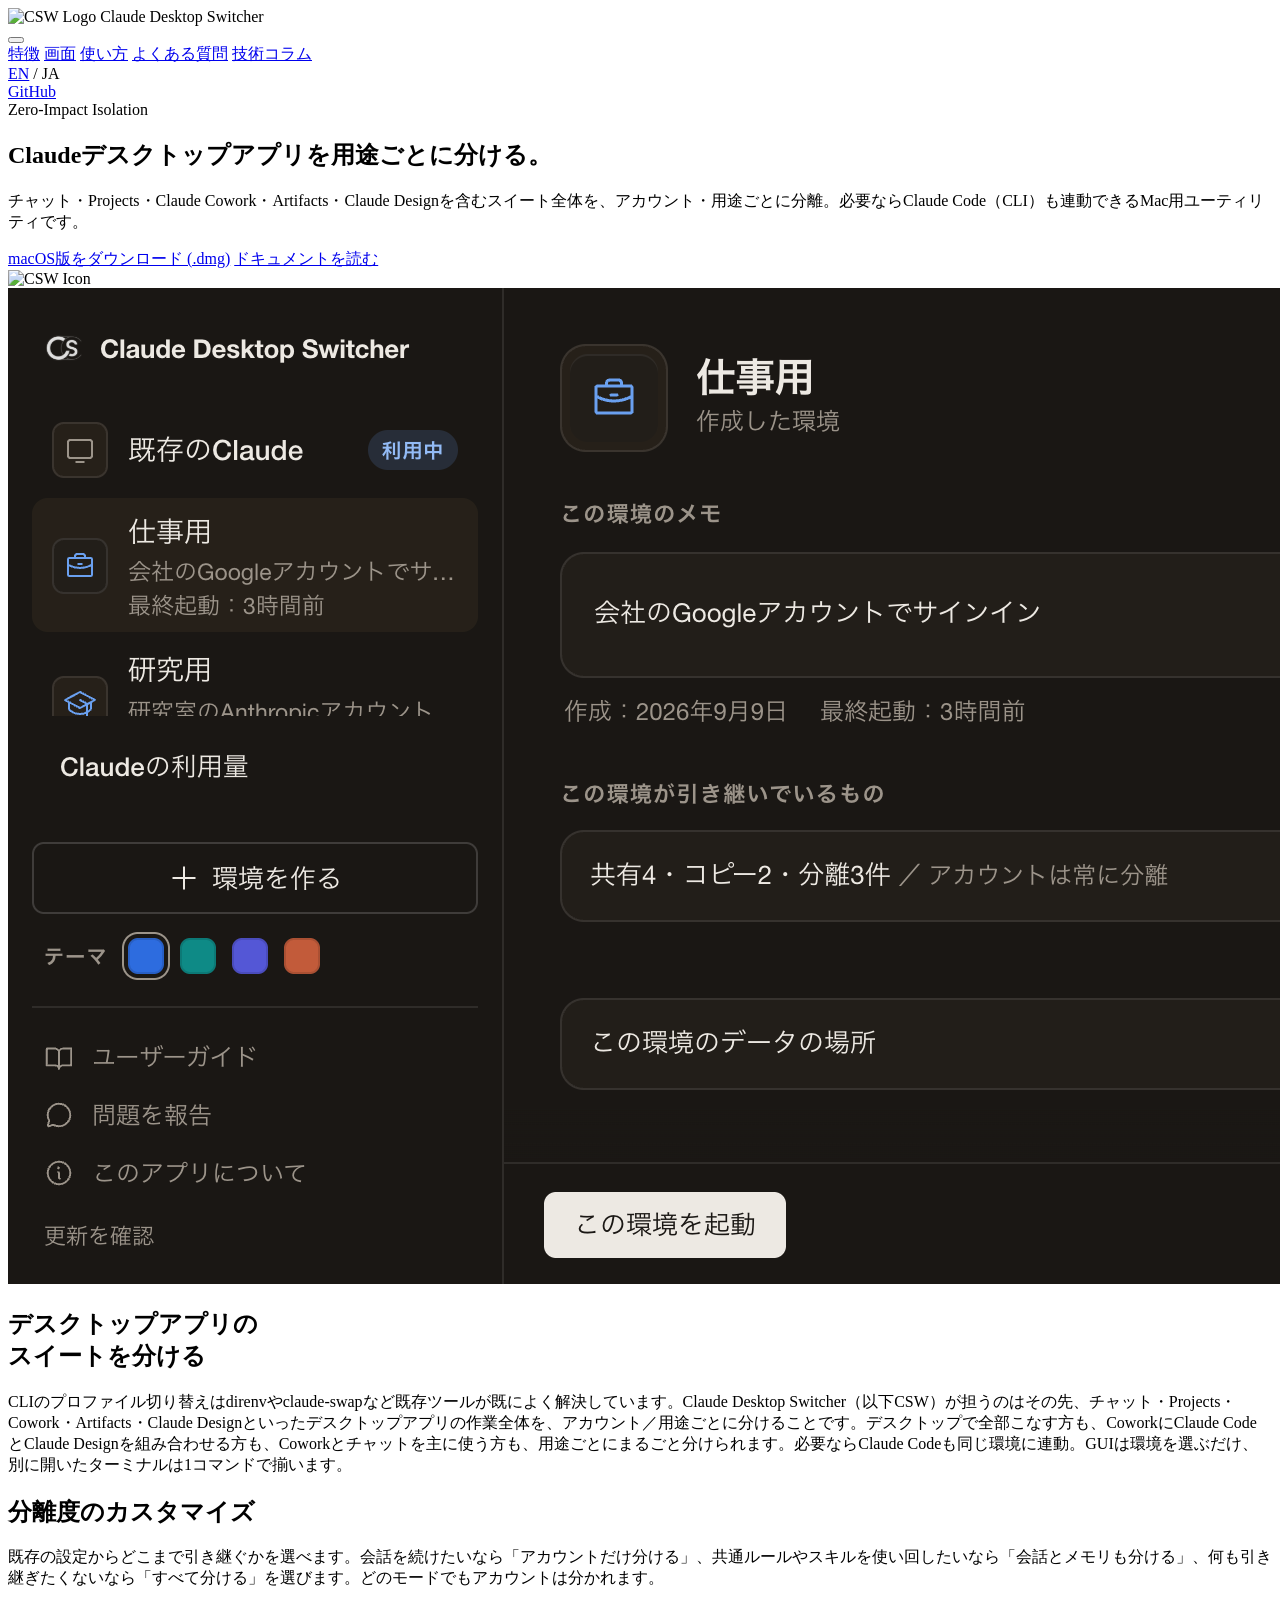
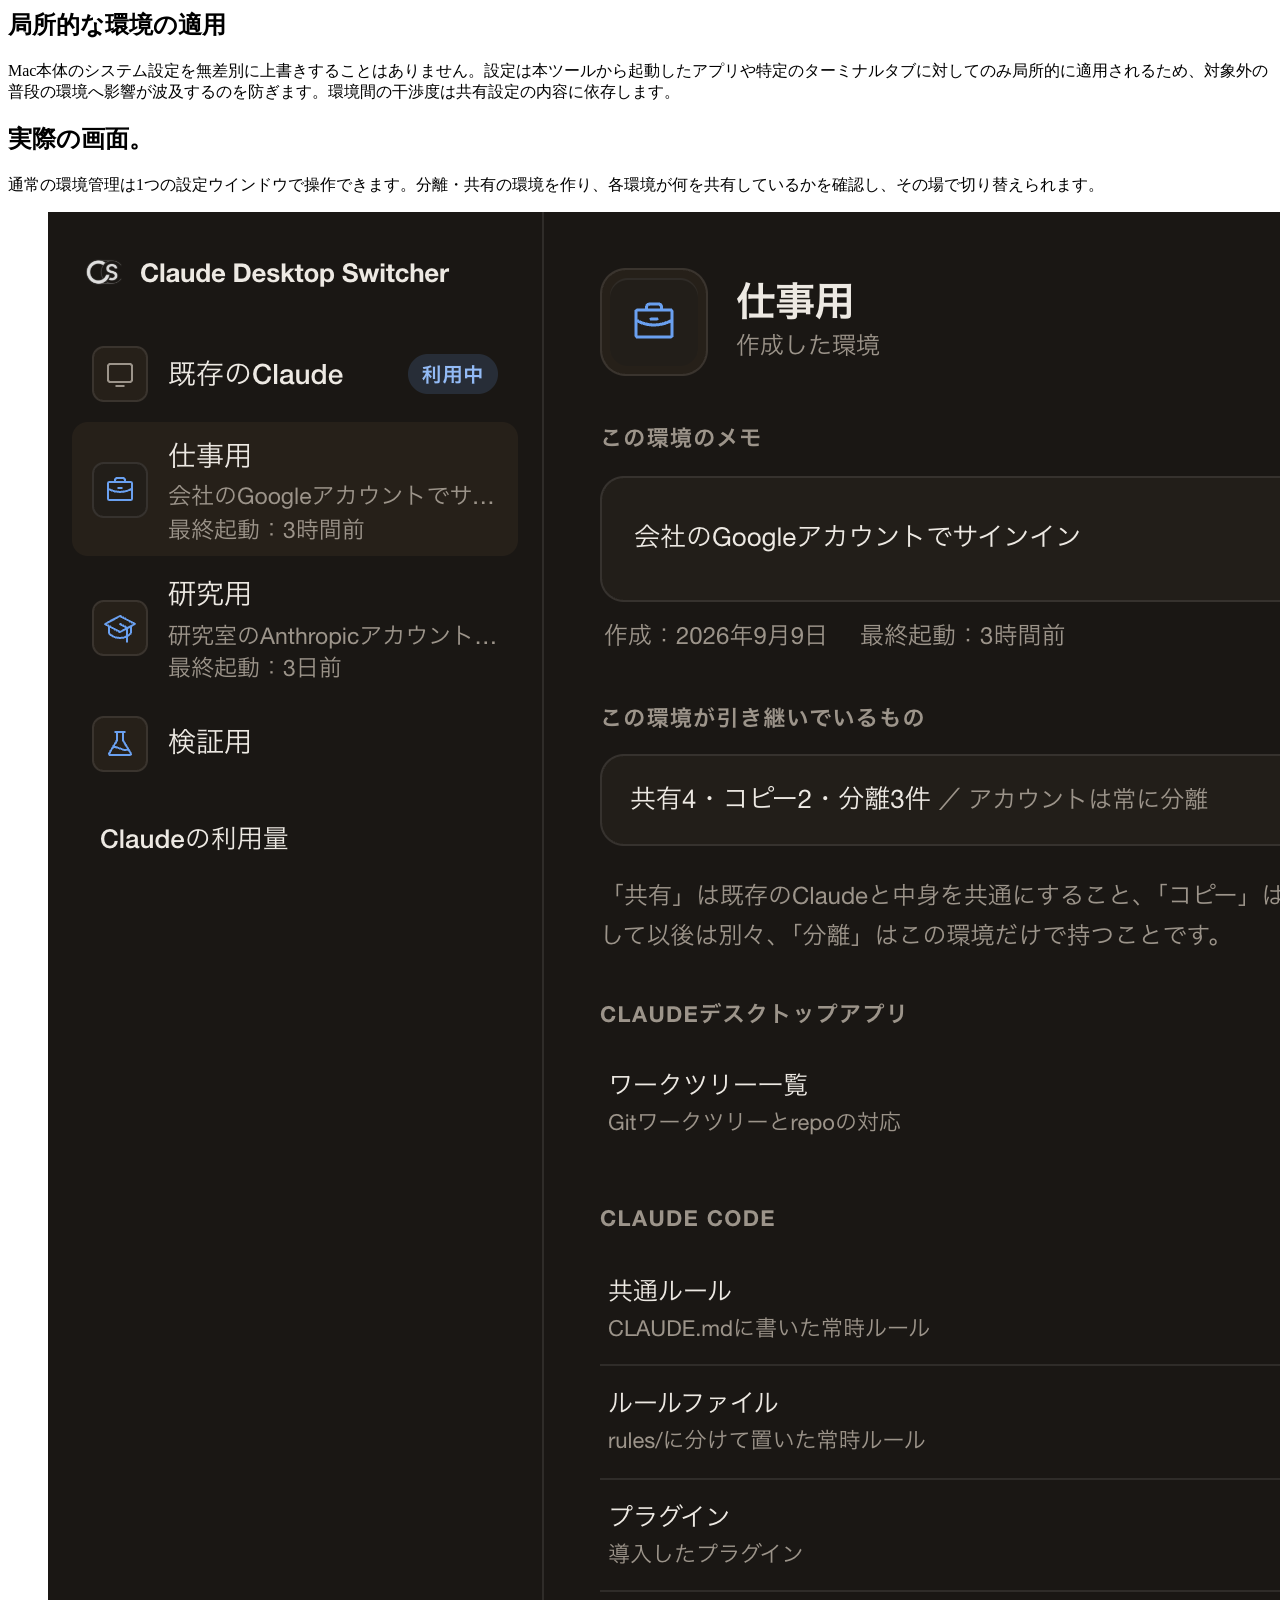
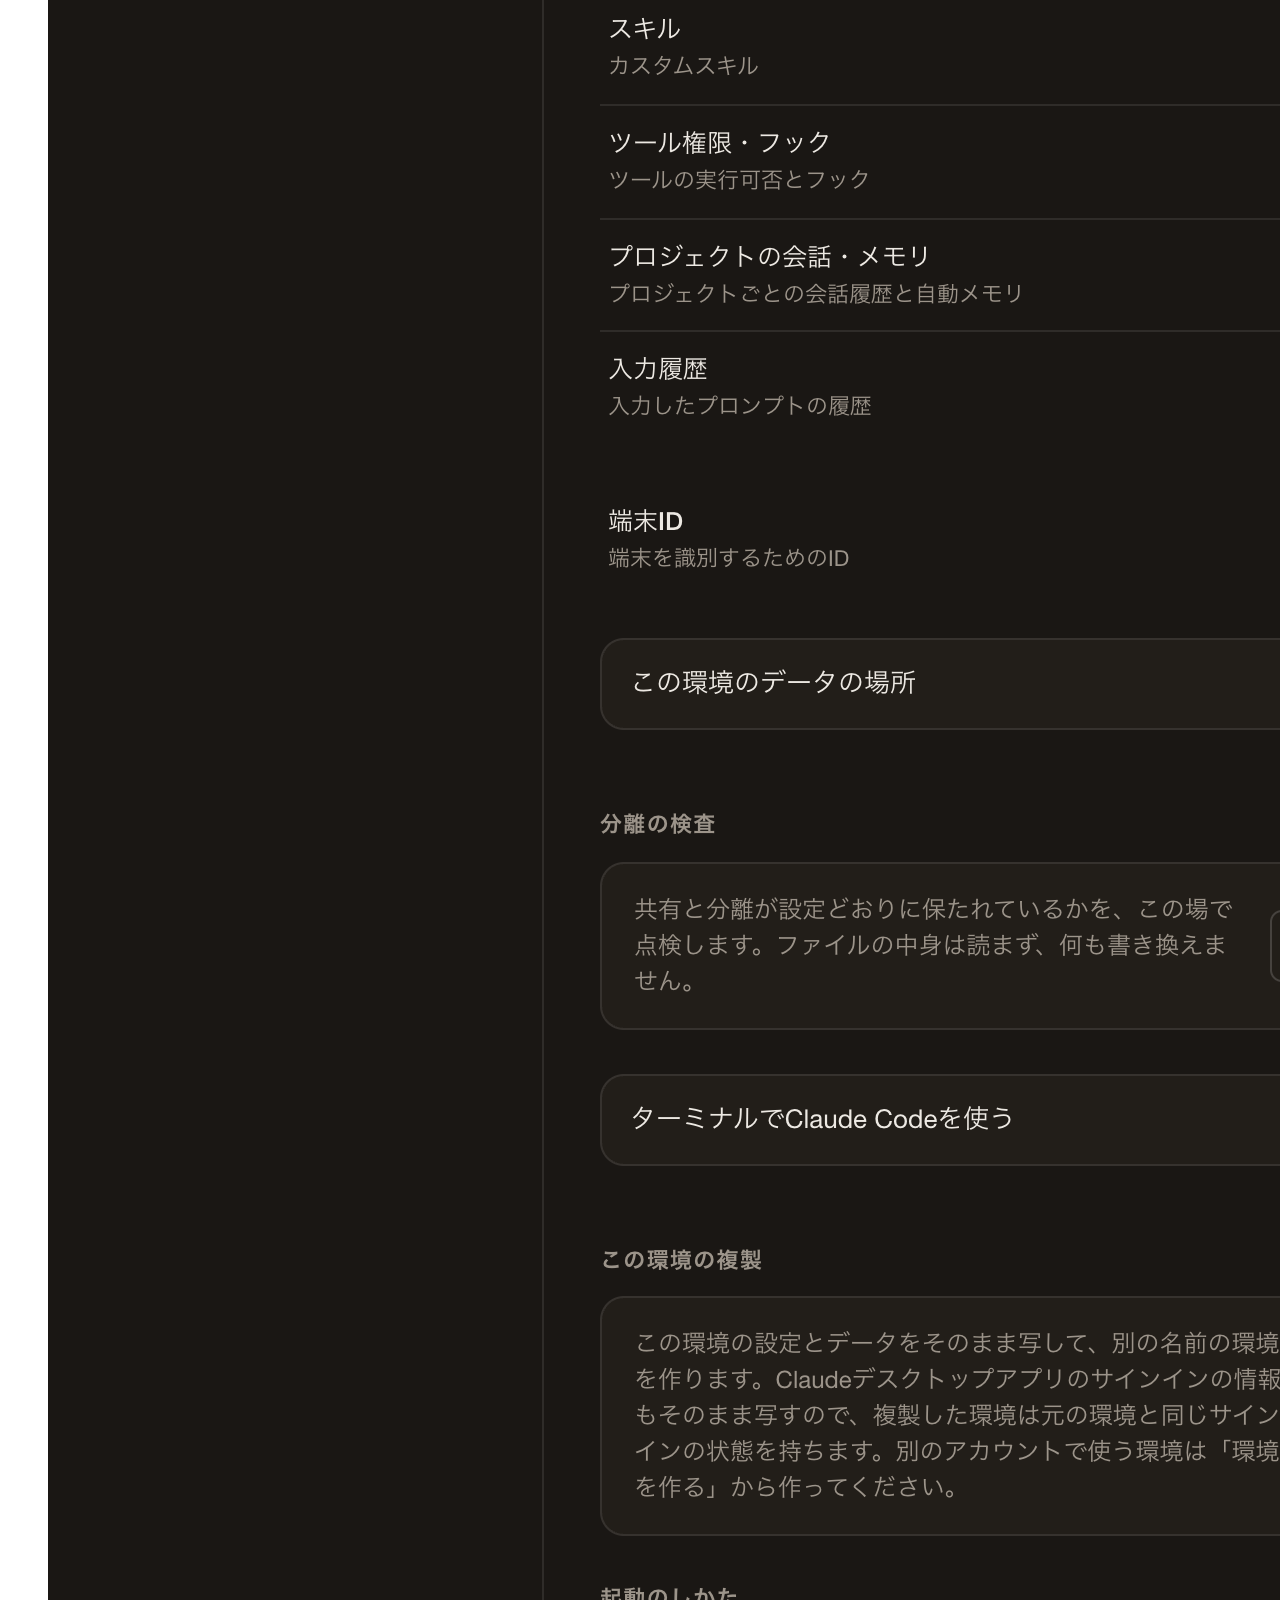
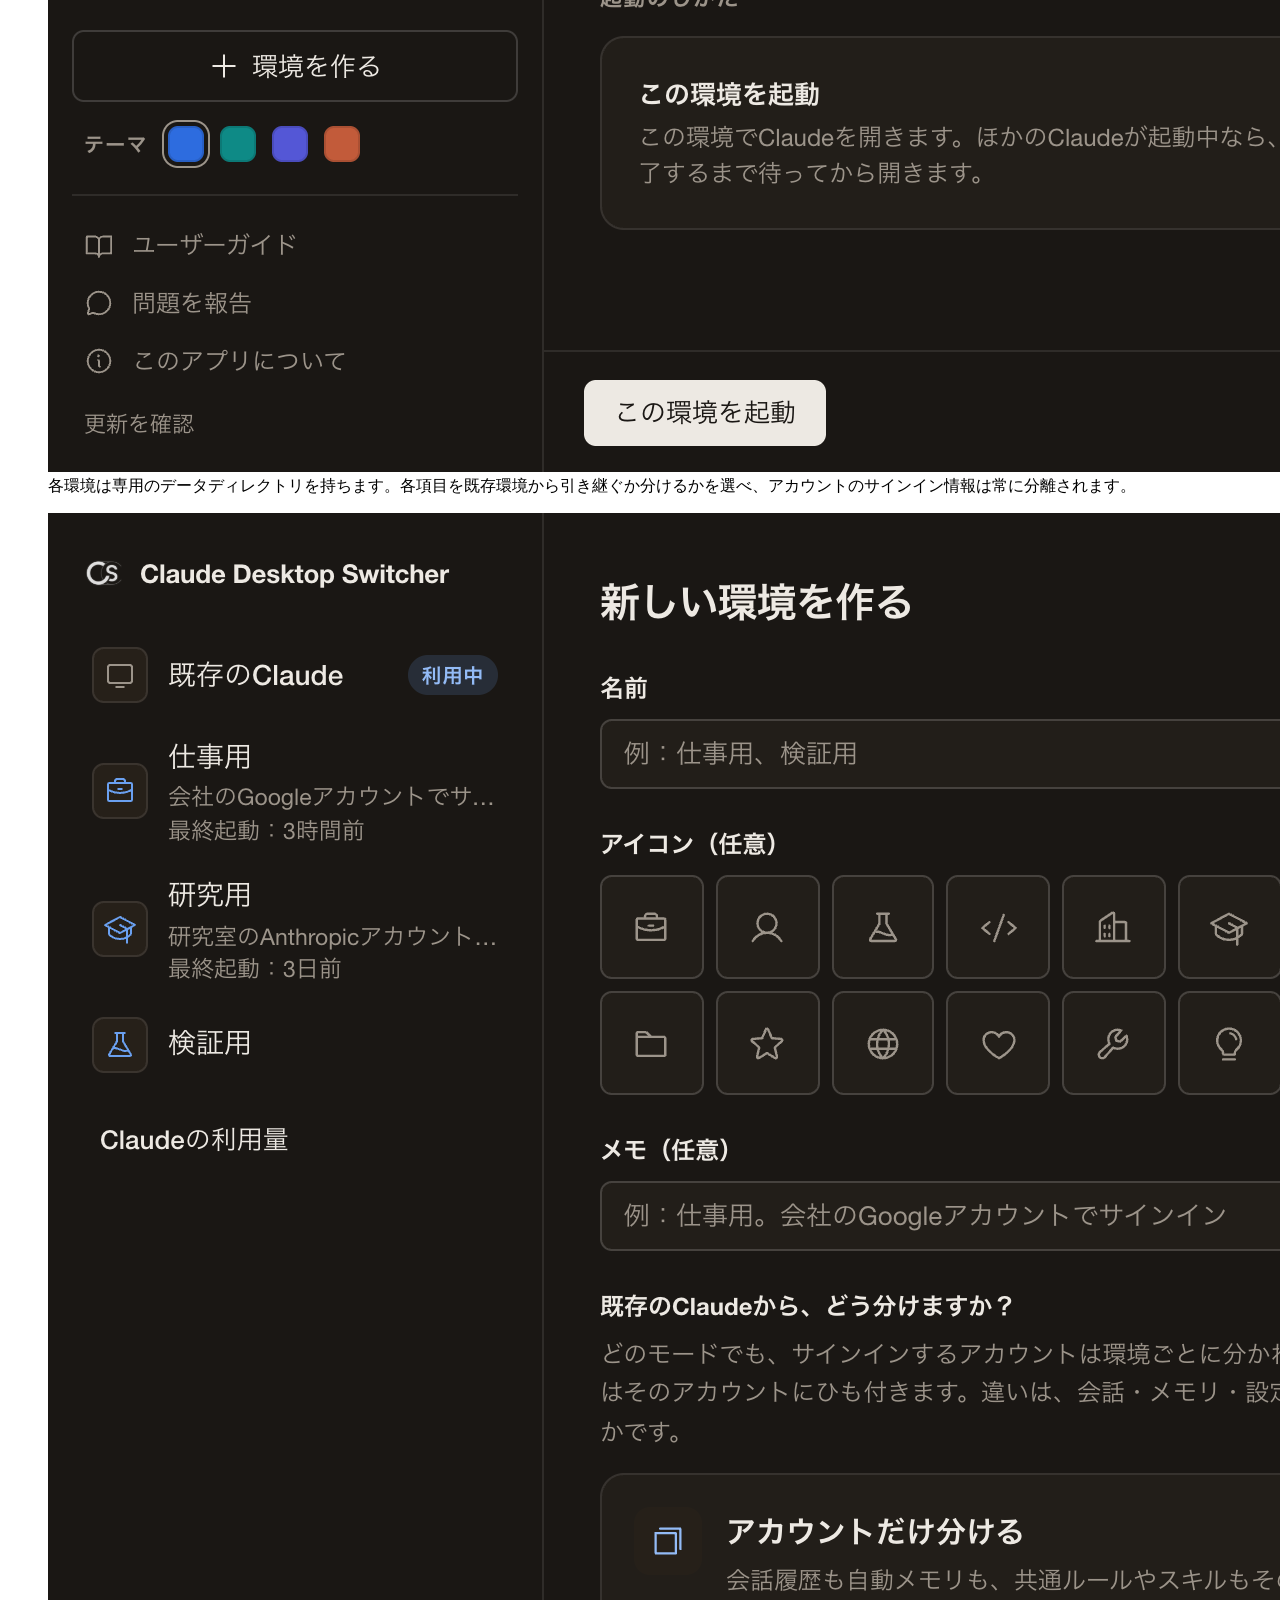
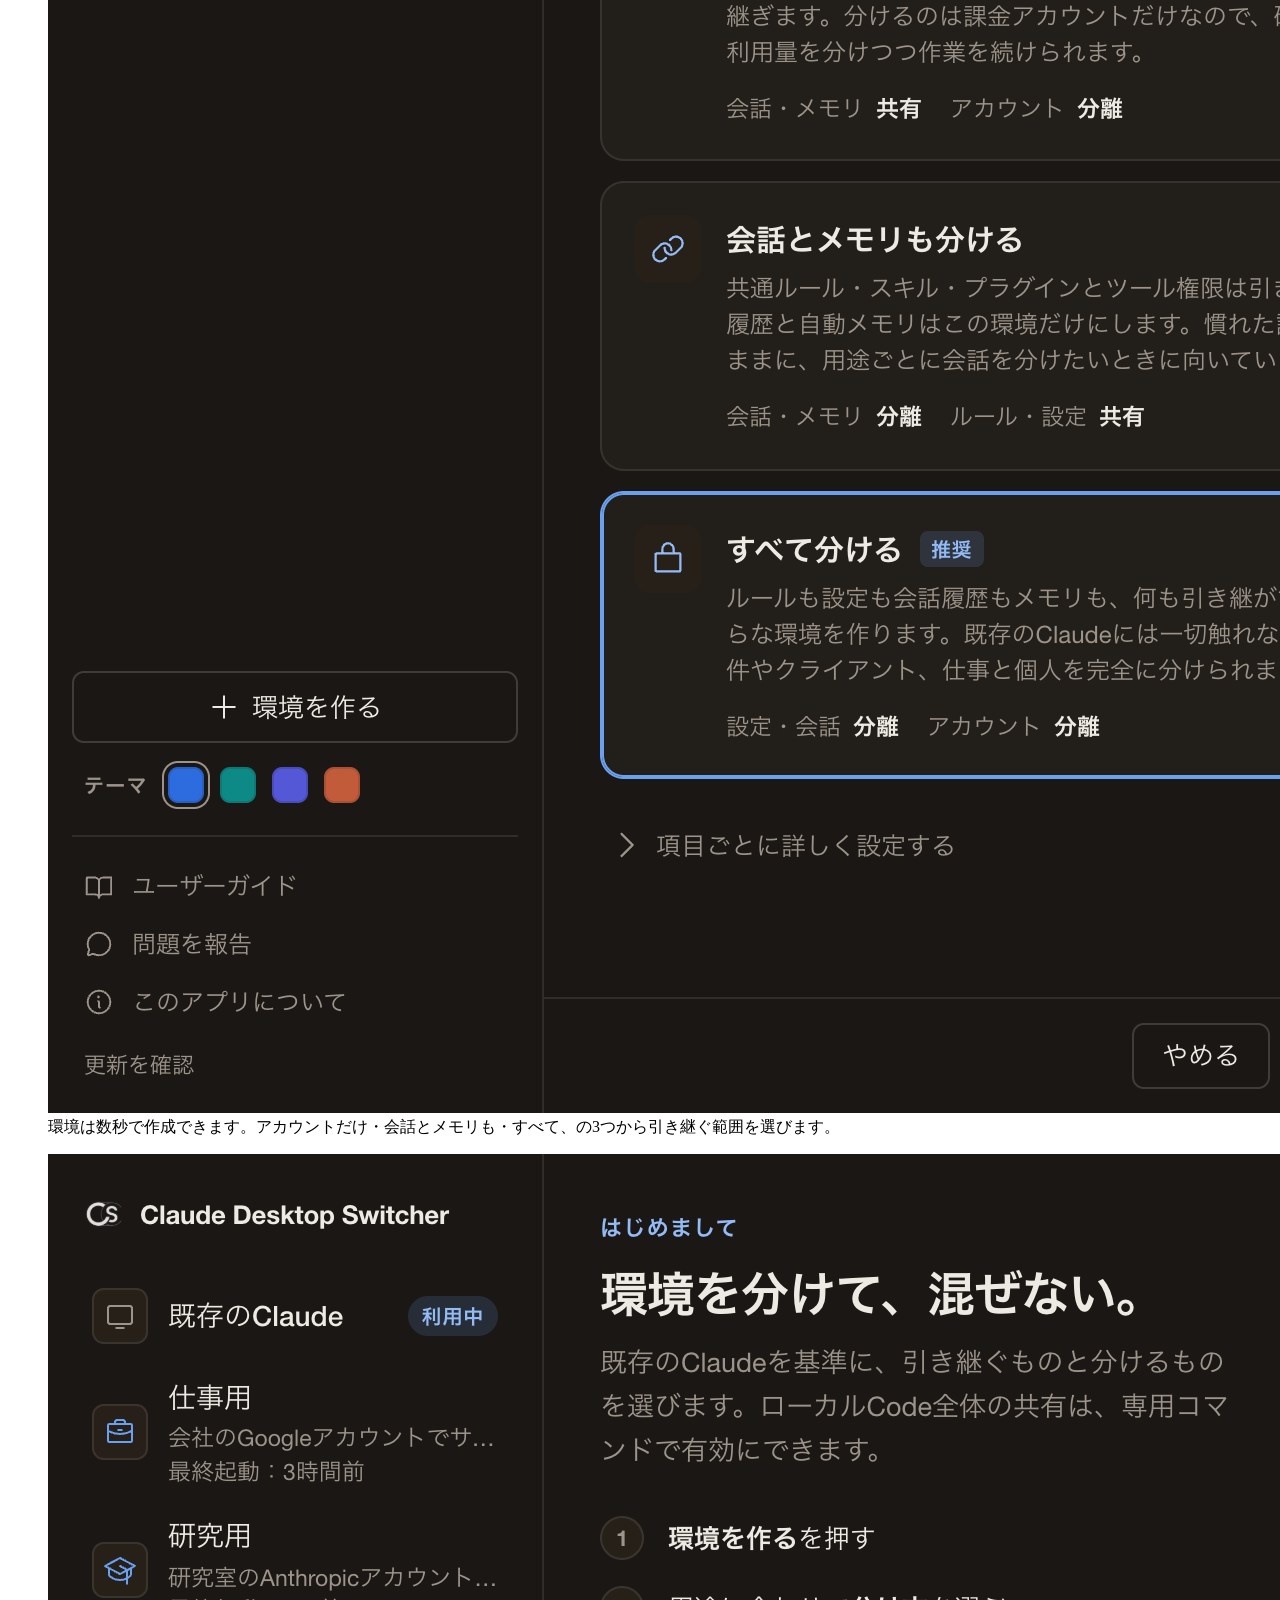
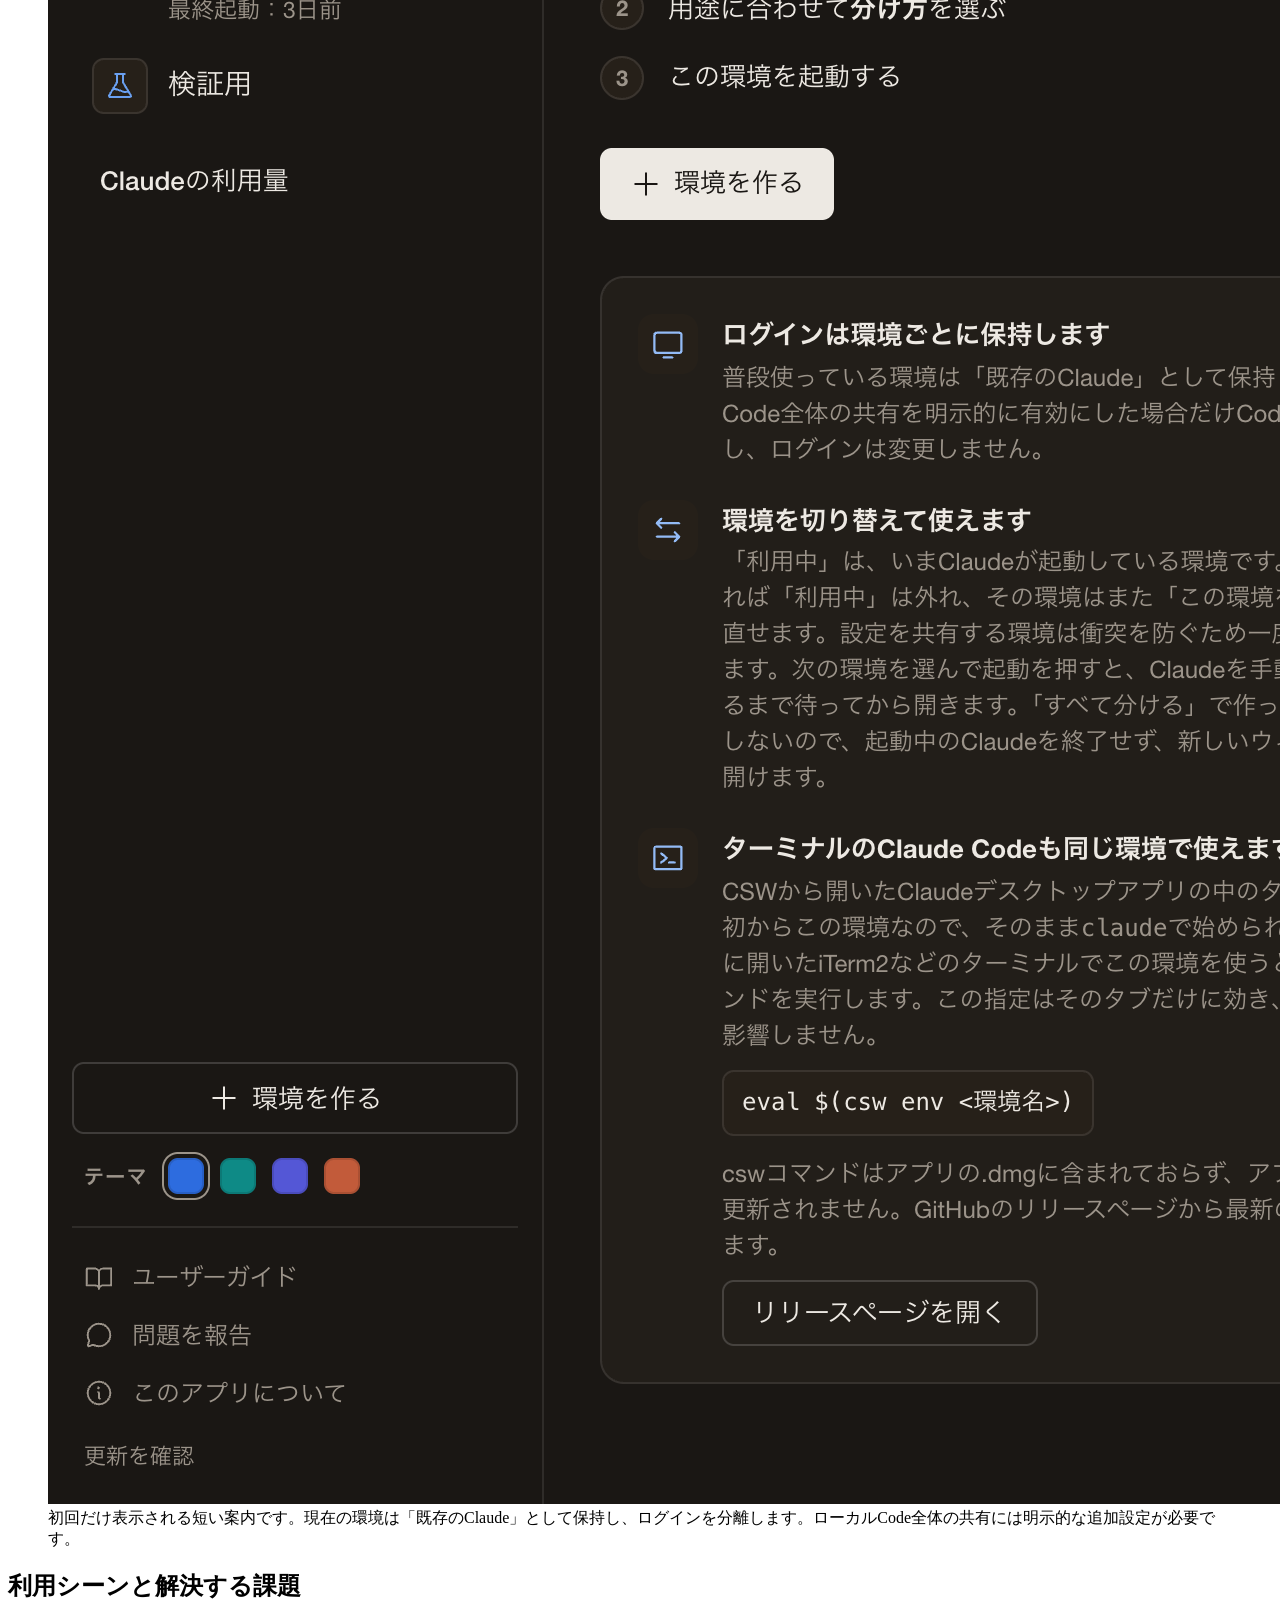
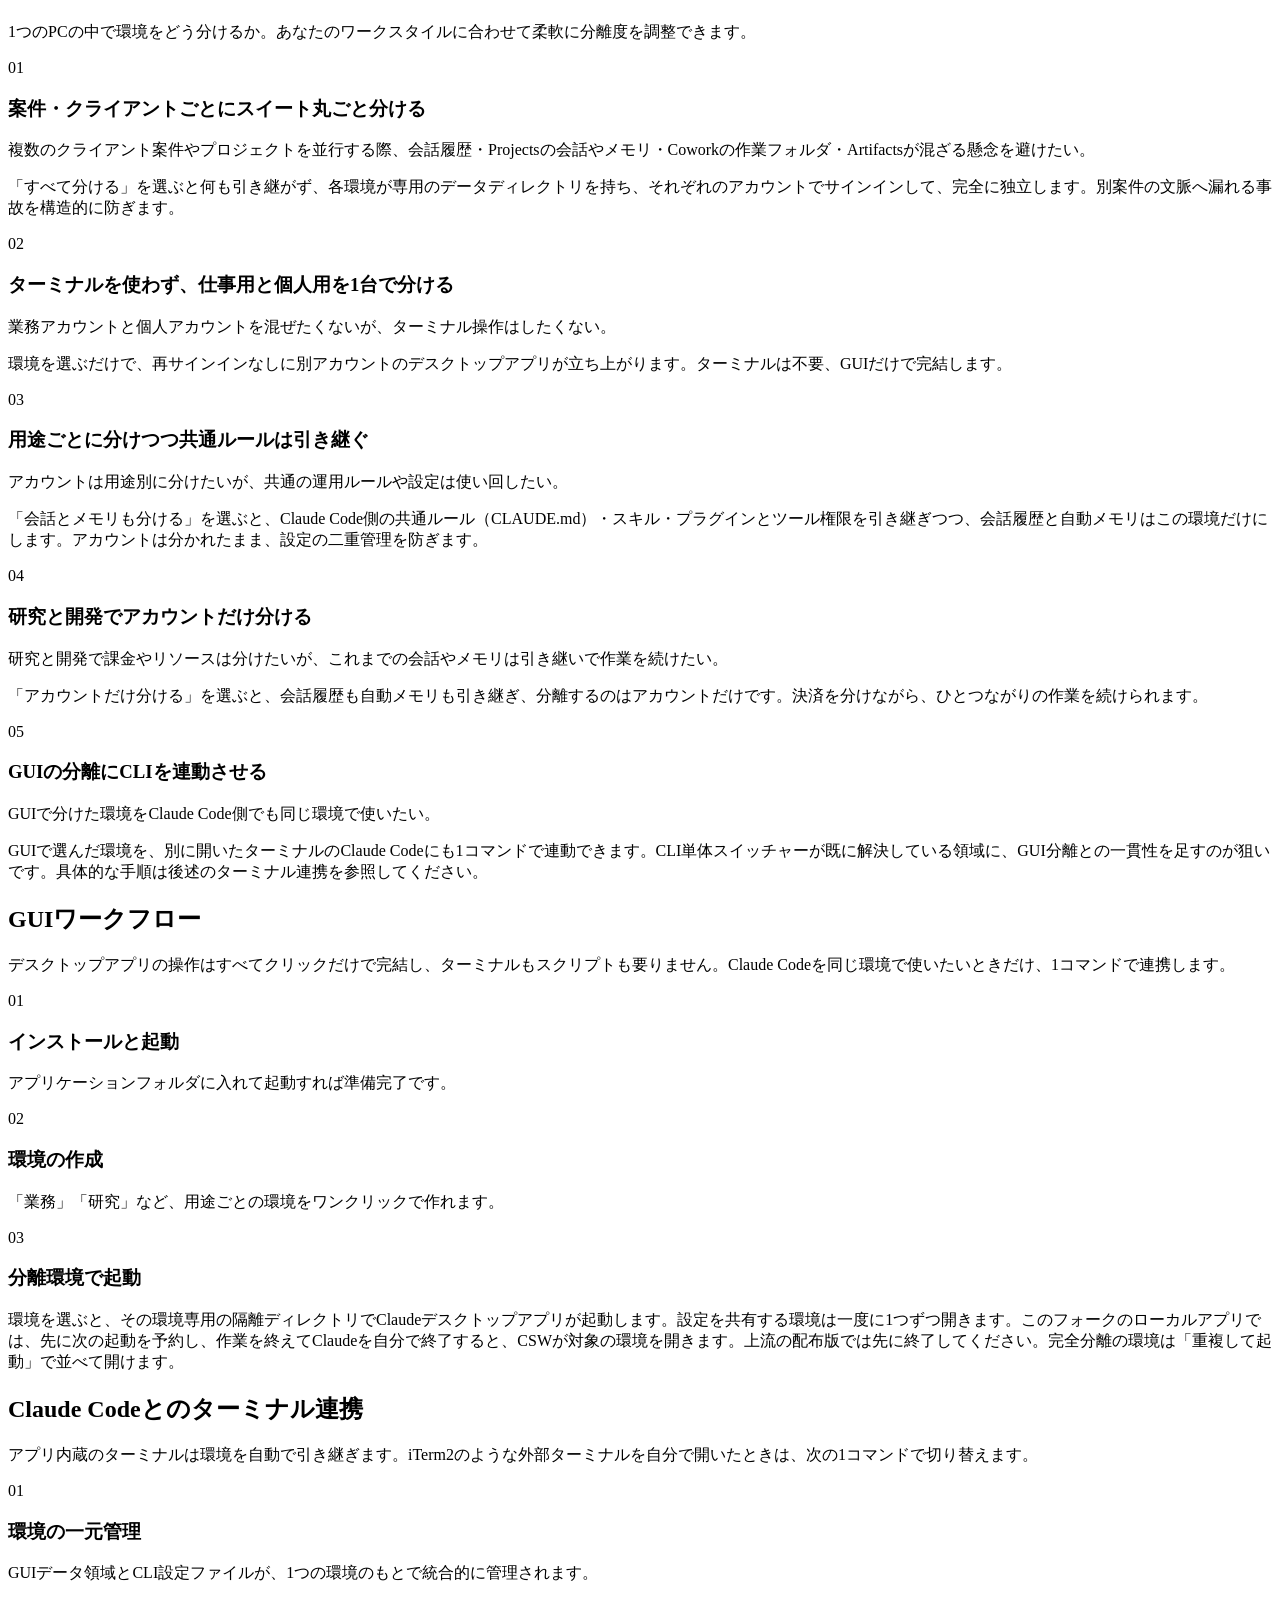
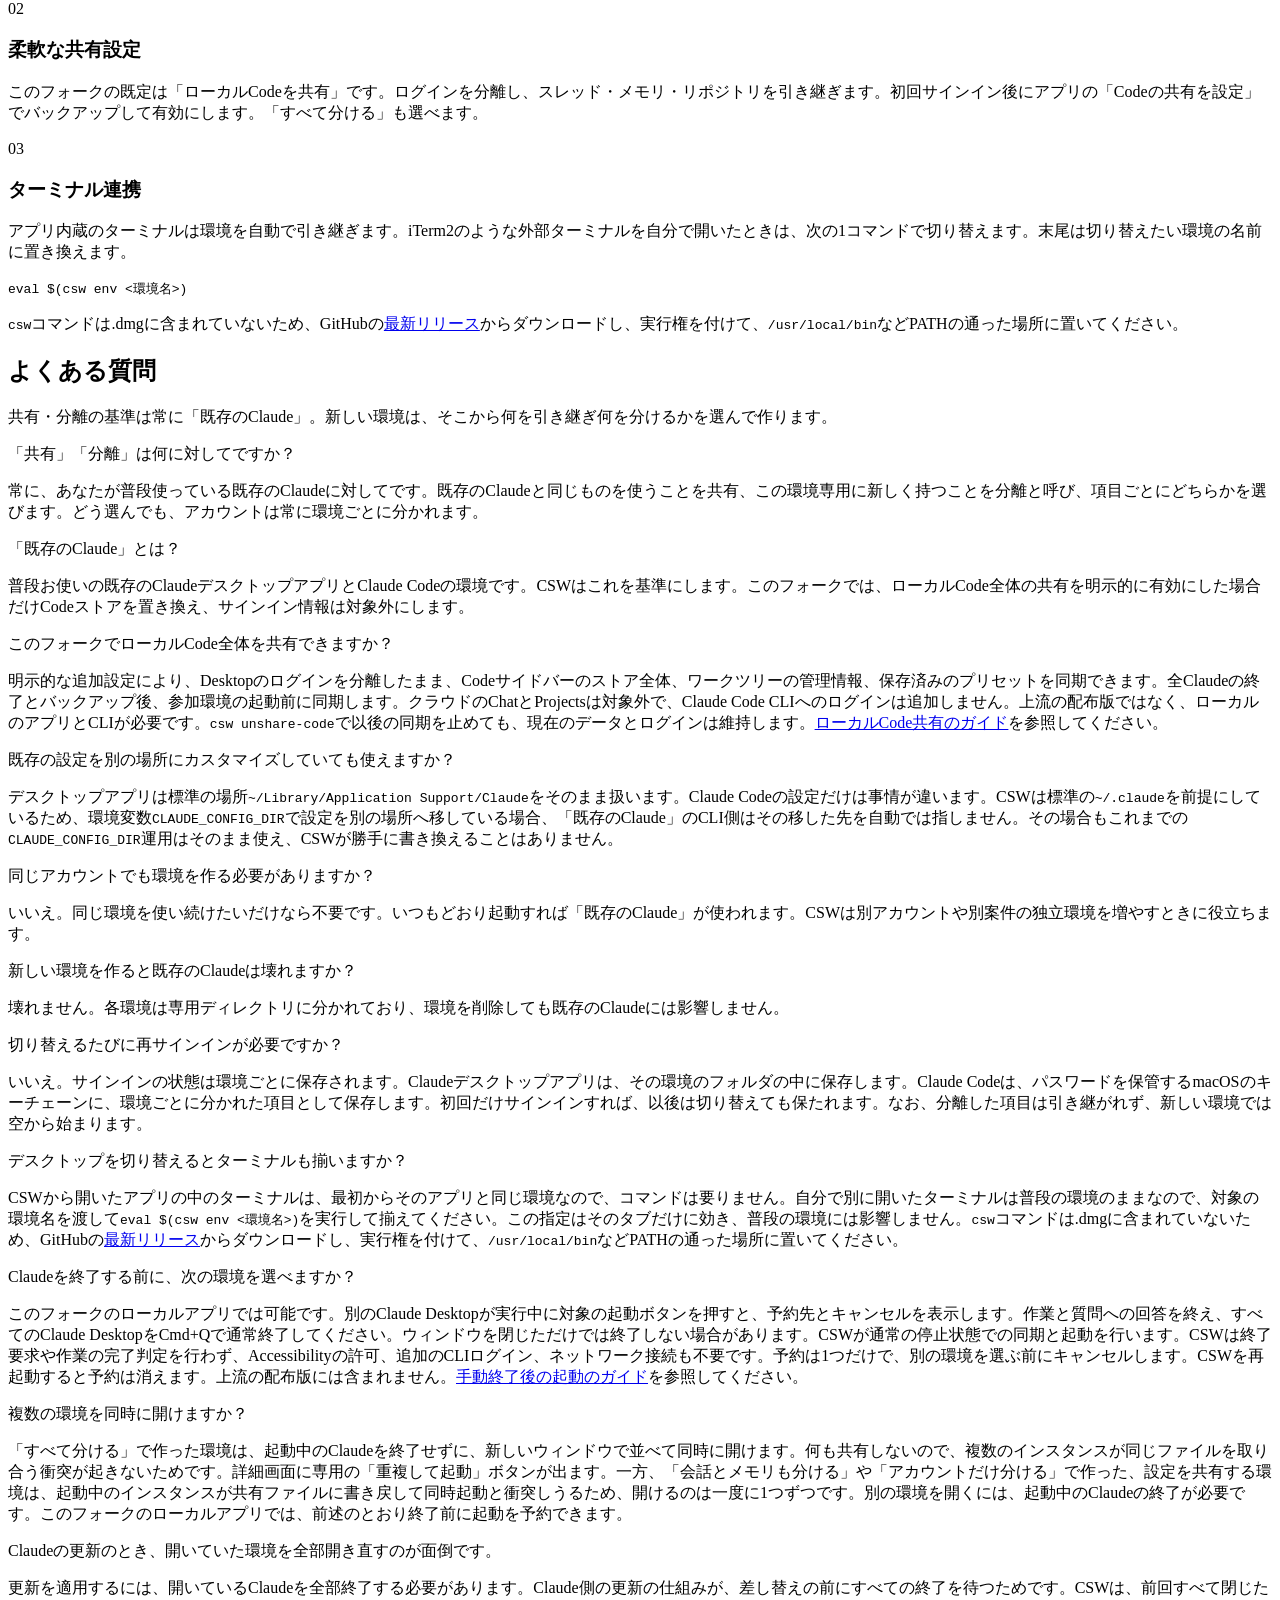
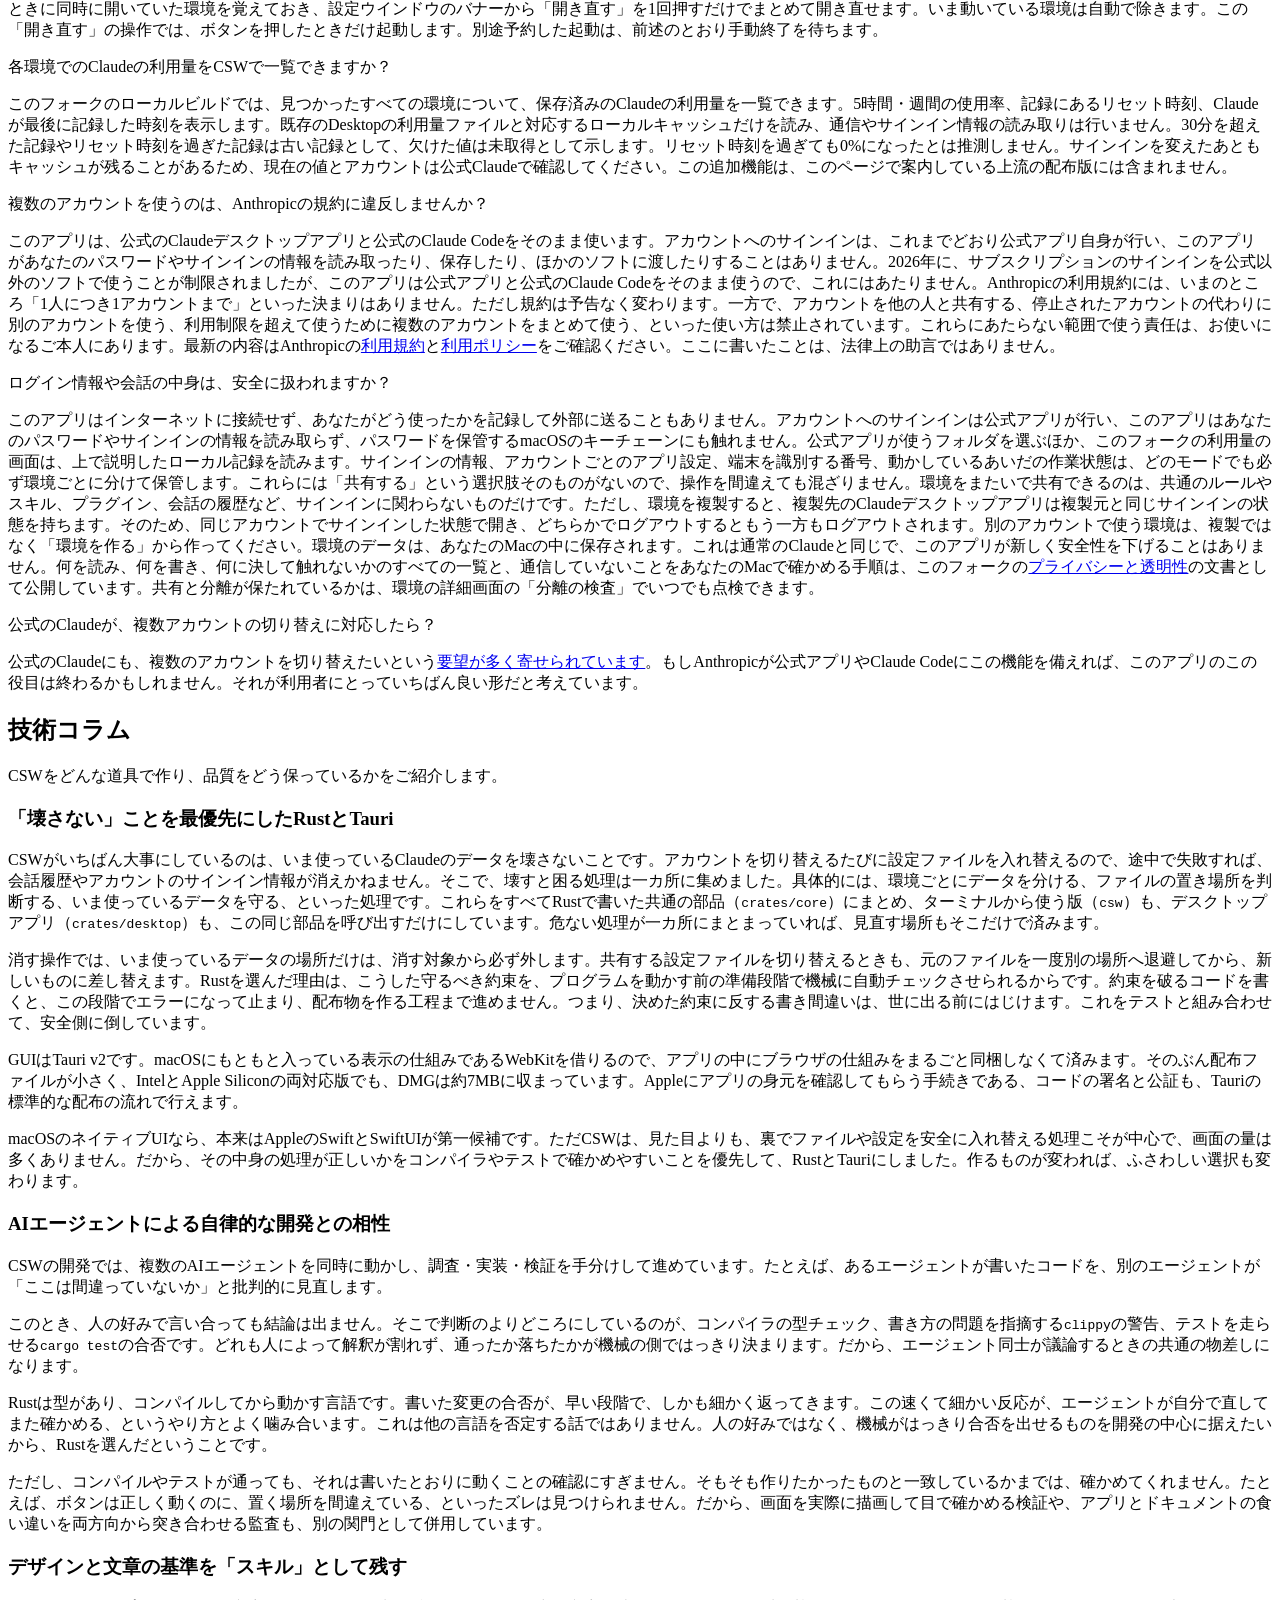
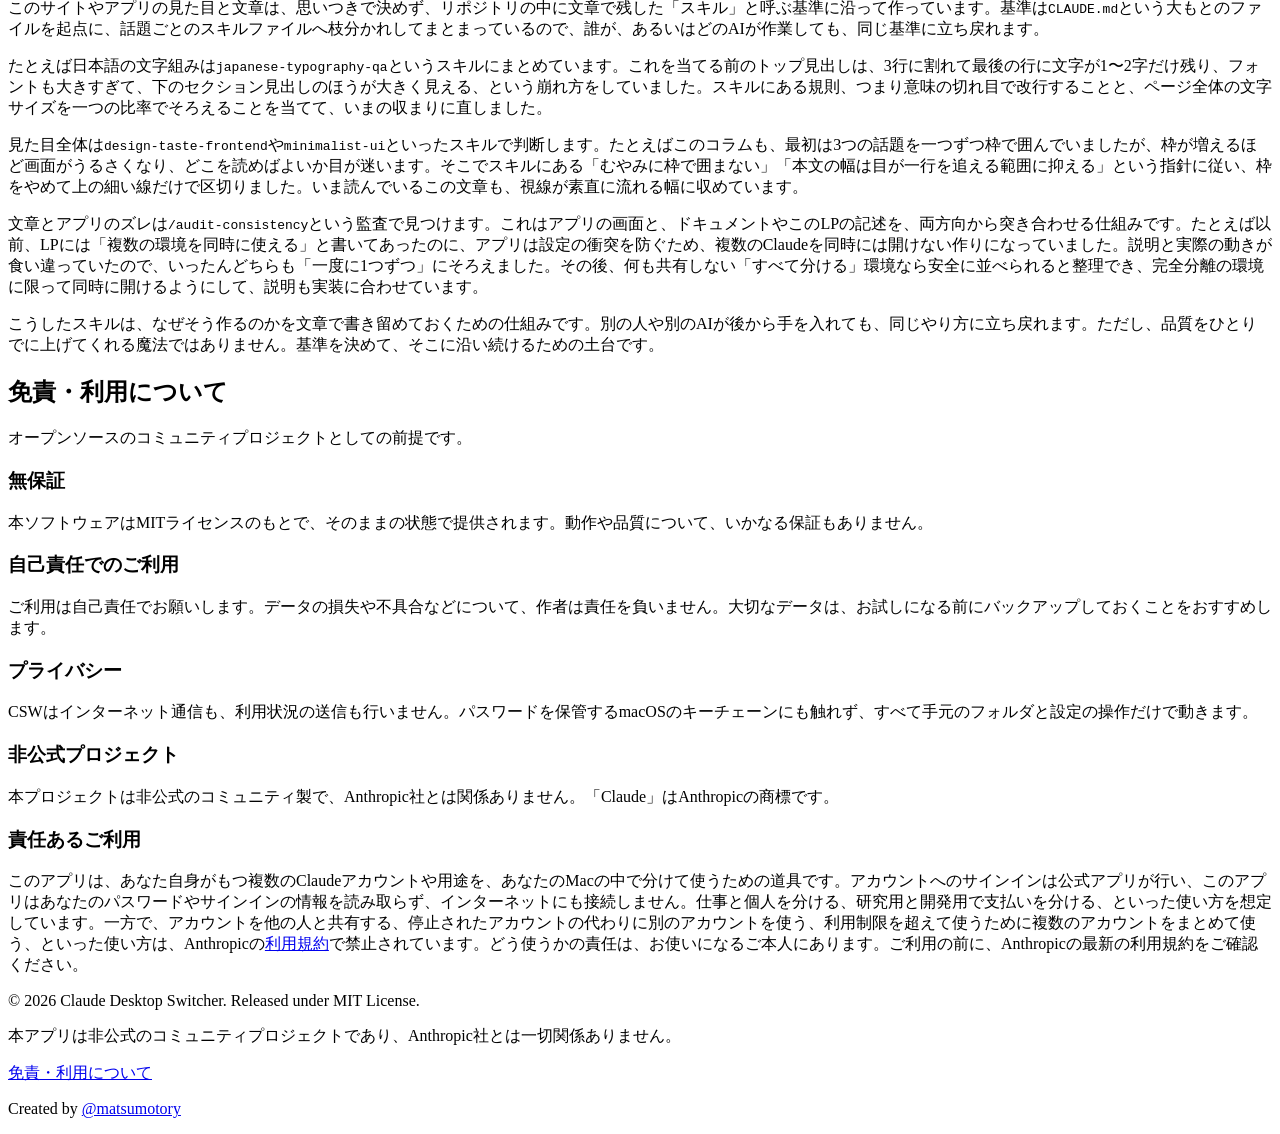
==== commit 758fbf31: "feat: default new environments to shared local Code" ====
--- a/website/ja/index.html
+++ b/website/ja/index.html
@@ -228,7 +228,7 @@
                 <div class="guide-card">
                     <div class="guide-icon">02</div>
                     <h3>柔軟な共有設定</h3>
-                    <p>新しい環境を作るときは、「すべて分ける」「会話とメモリも分ける」「アカウントだけ分ける」の3つから選びます。既定は「すべて分ける」で、迷ったときのおすすめでもあります。</p>
+                    <p>このフォークの既定は「ローカルCodeを共有」です。ログインを分離し、スレッド・メモリ・リポジトリを引き継ぎます。初回サインイン後にアプリの「Codeの共有を設定」でバックアップして有効にします。「すべて分ける」も選べます。</p>
                 </div>
                 <div class="guide-card">
                     <div class="guide-icon">03</div>
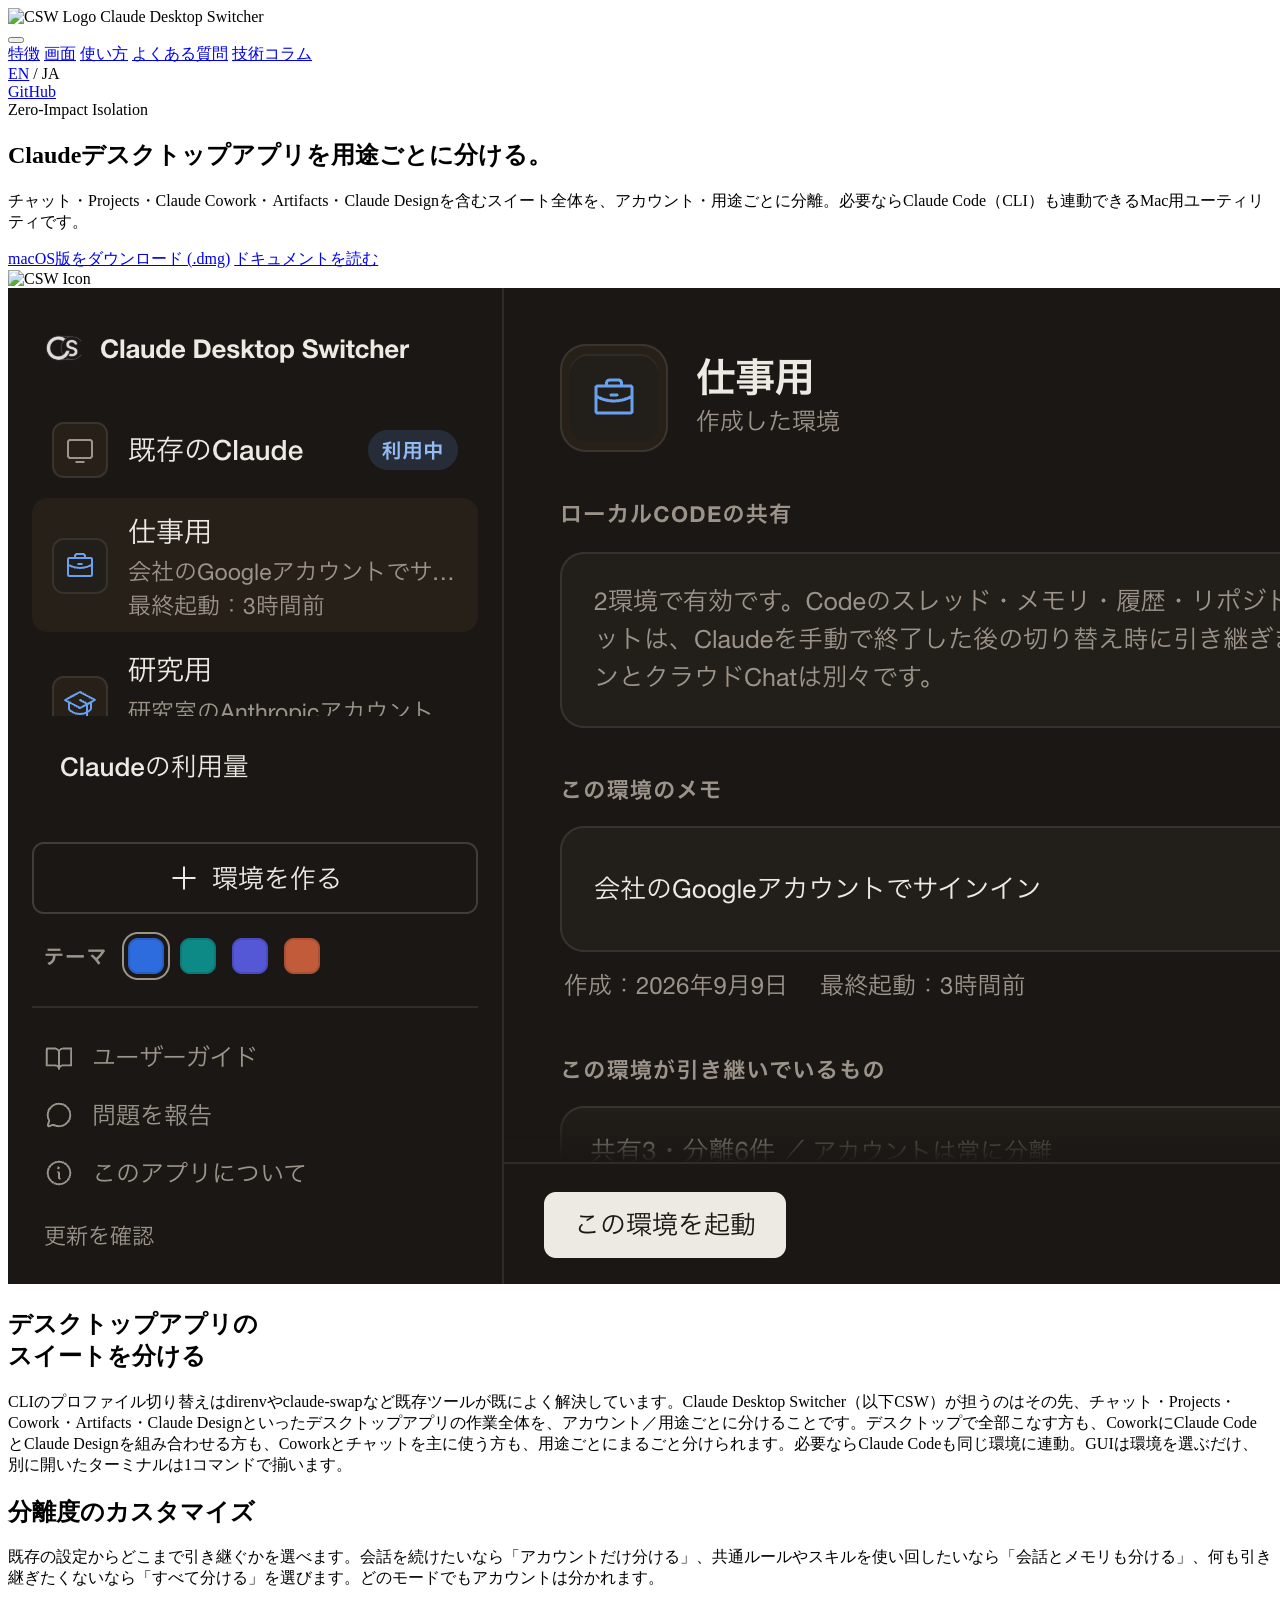
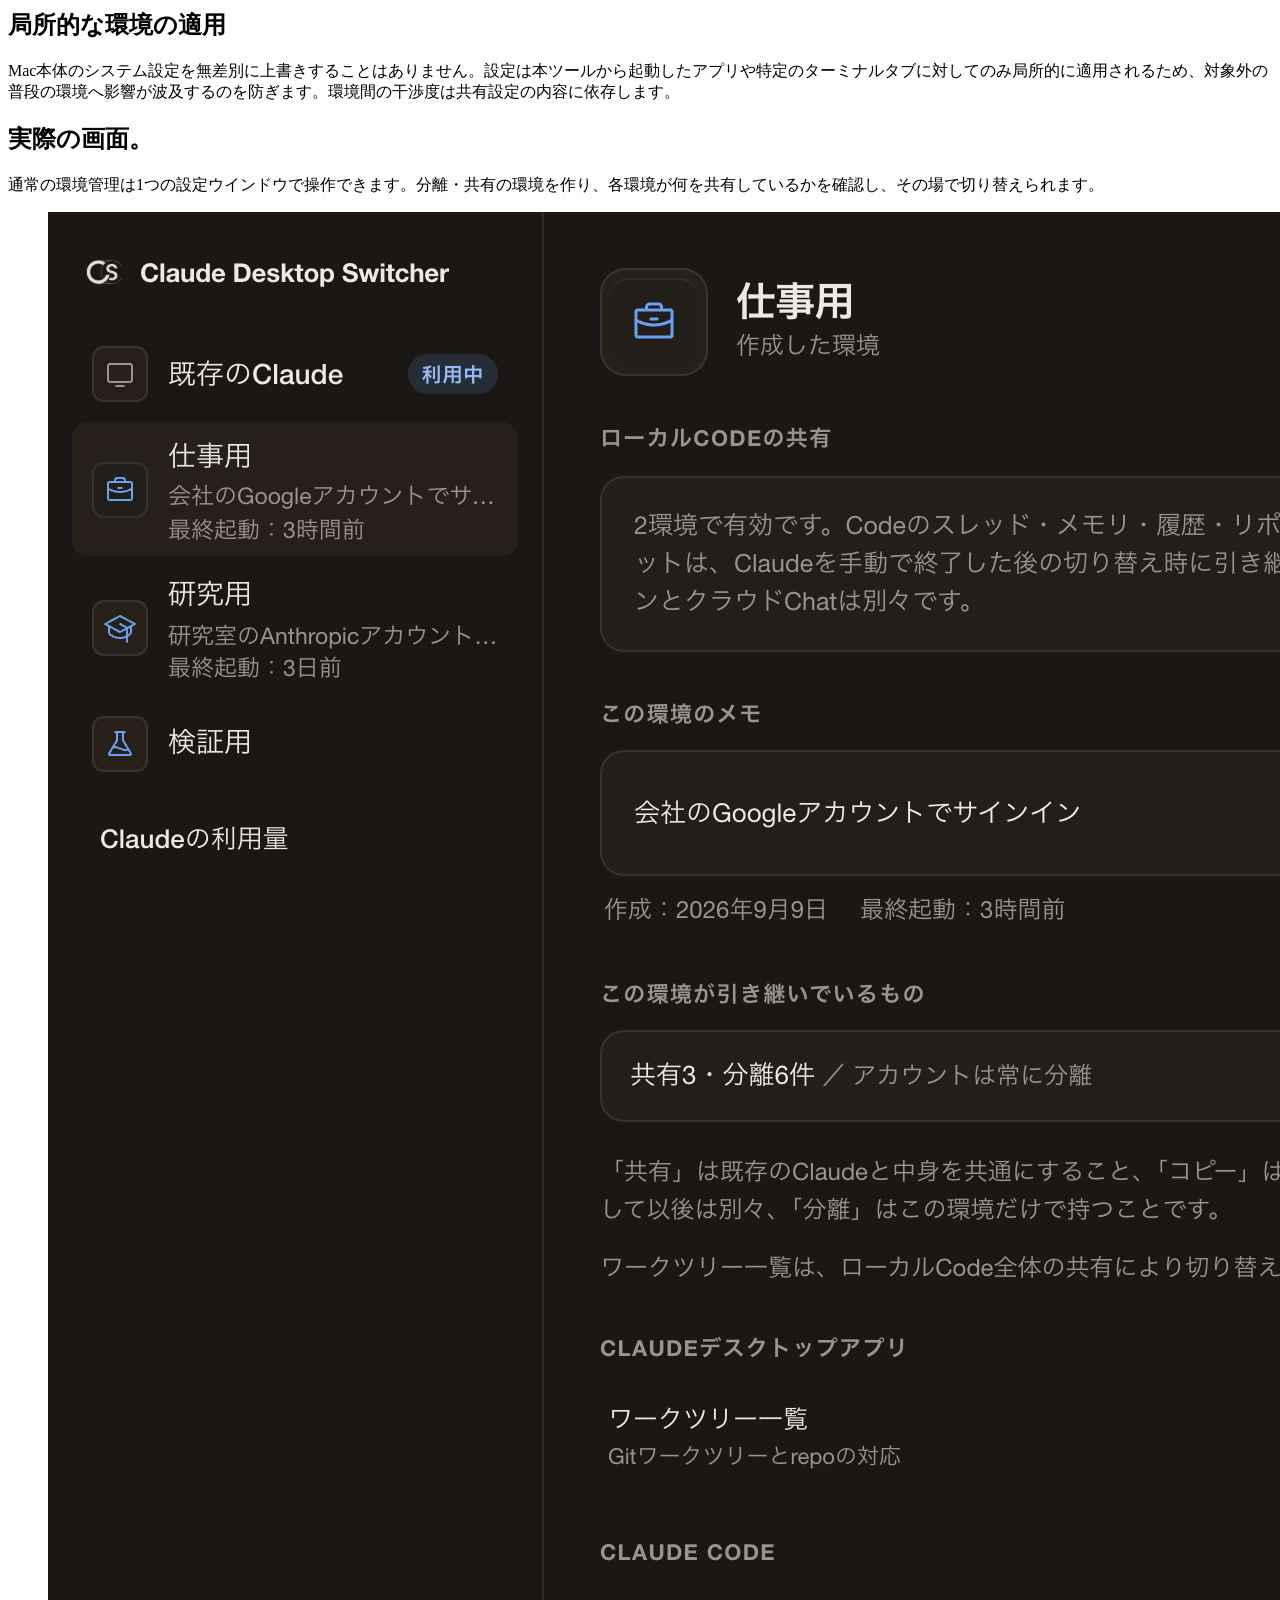
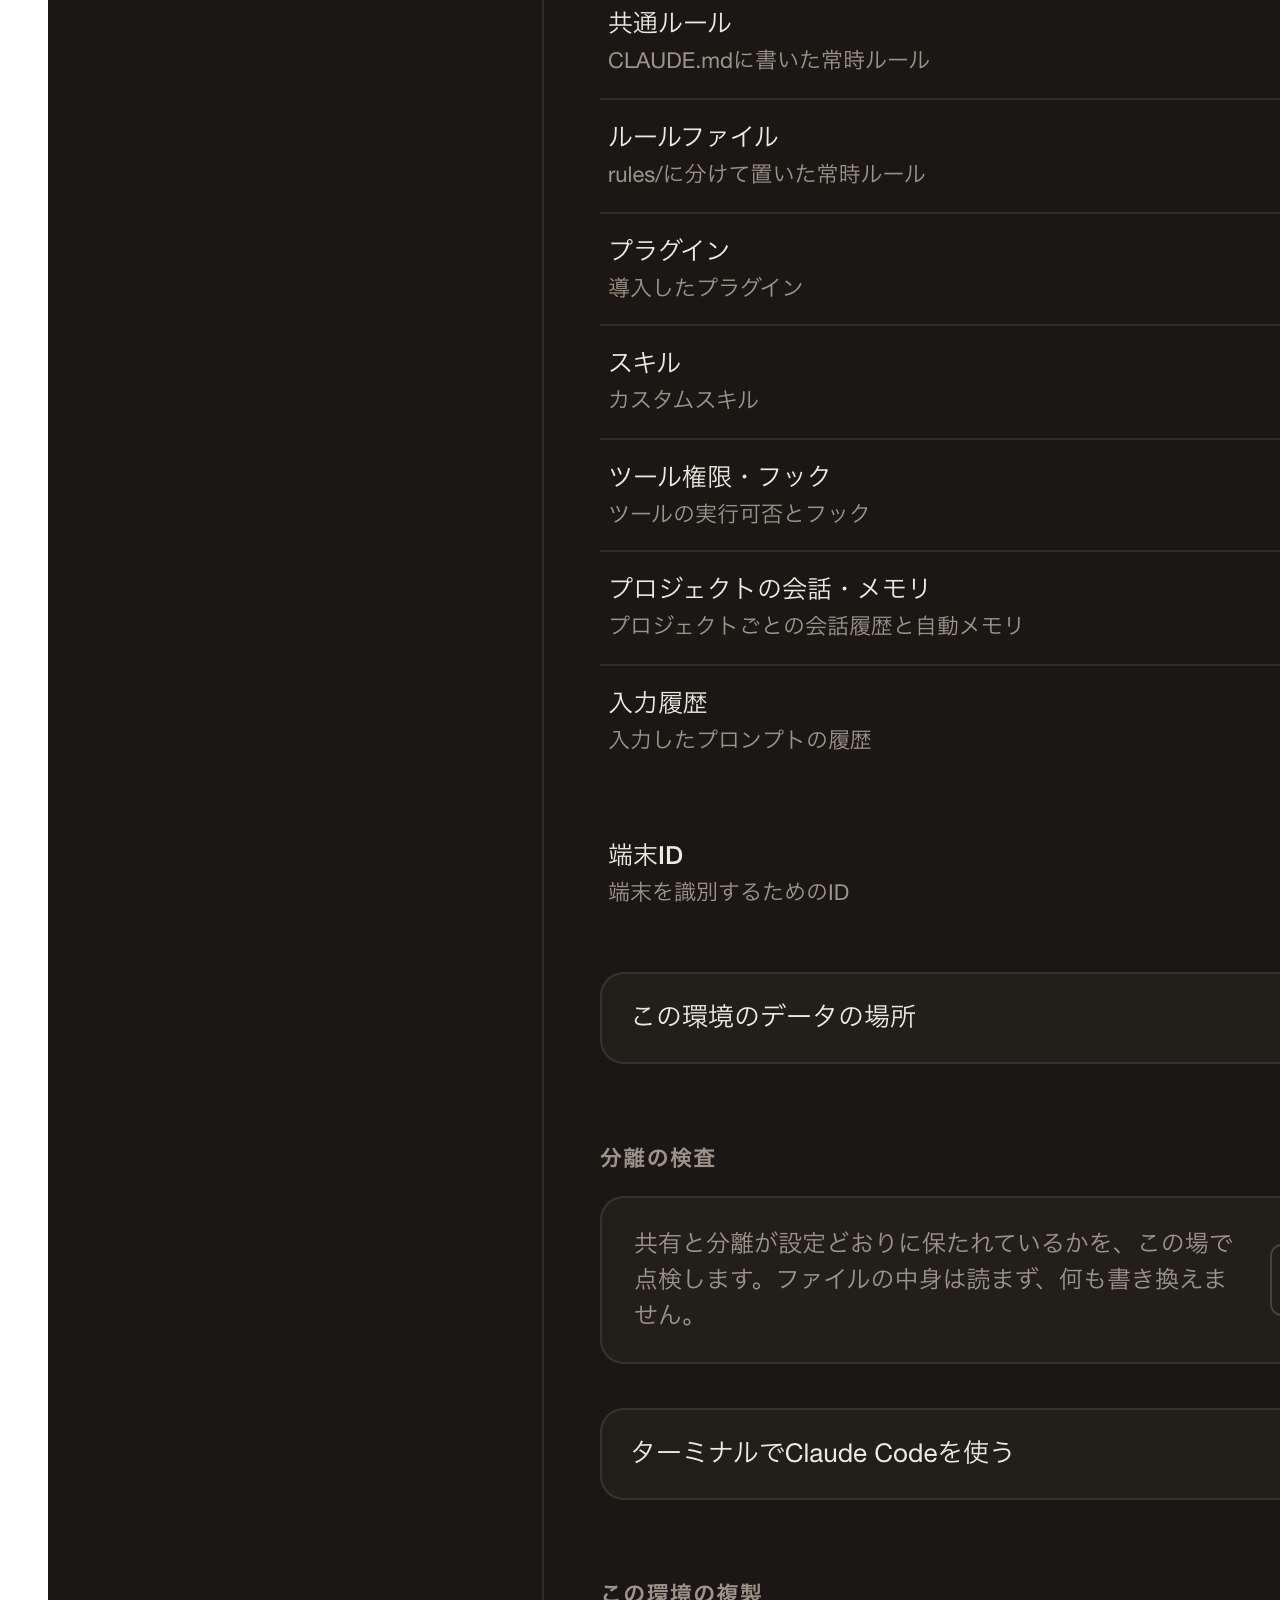
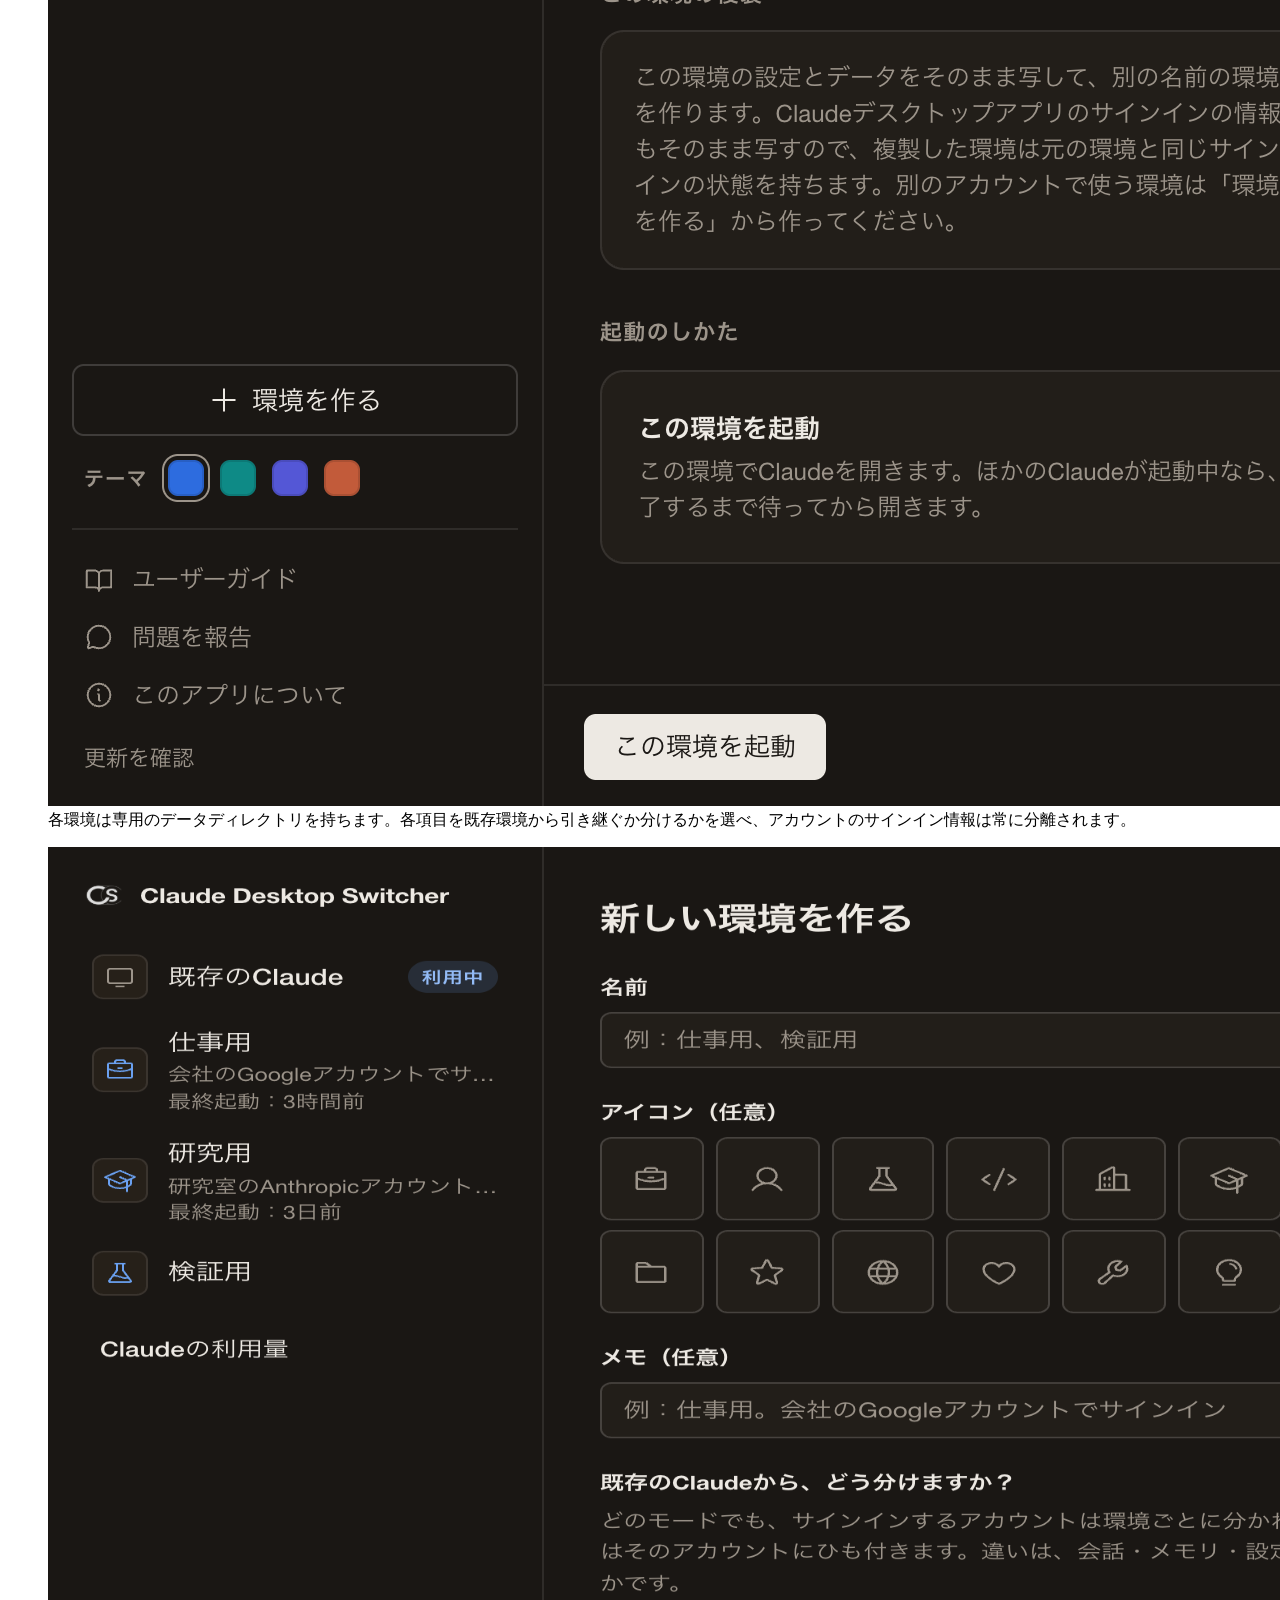
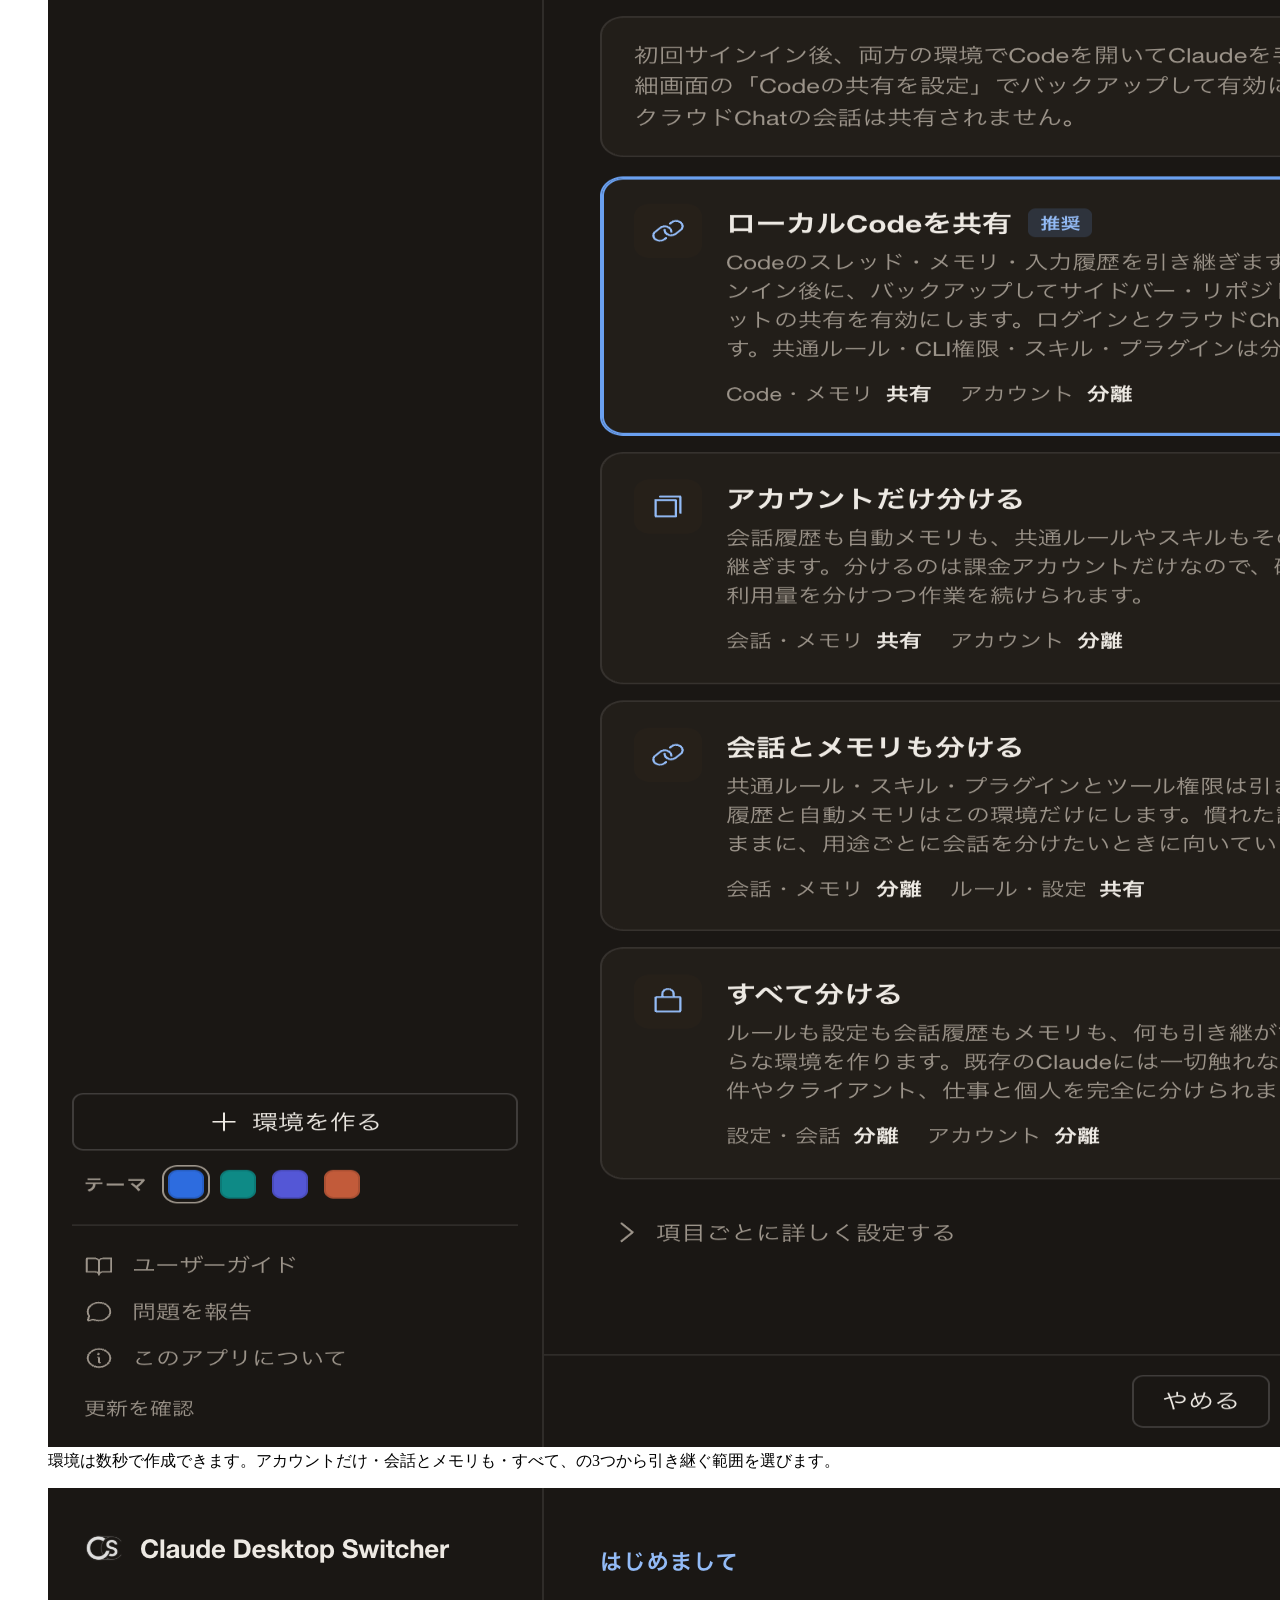
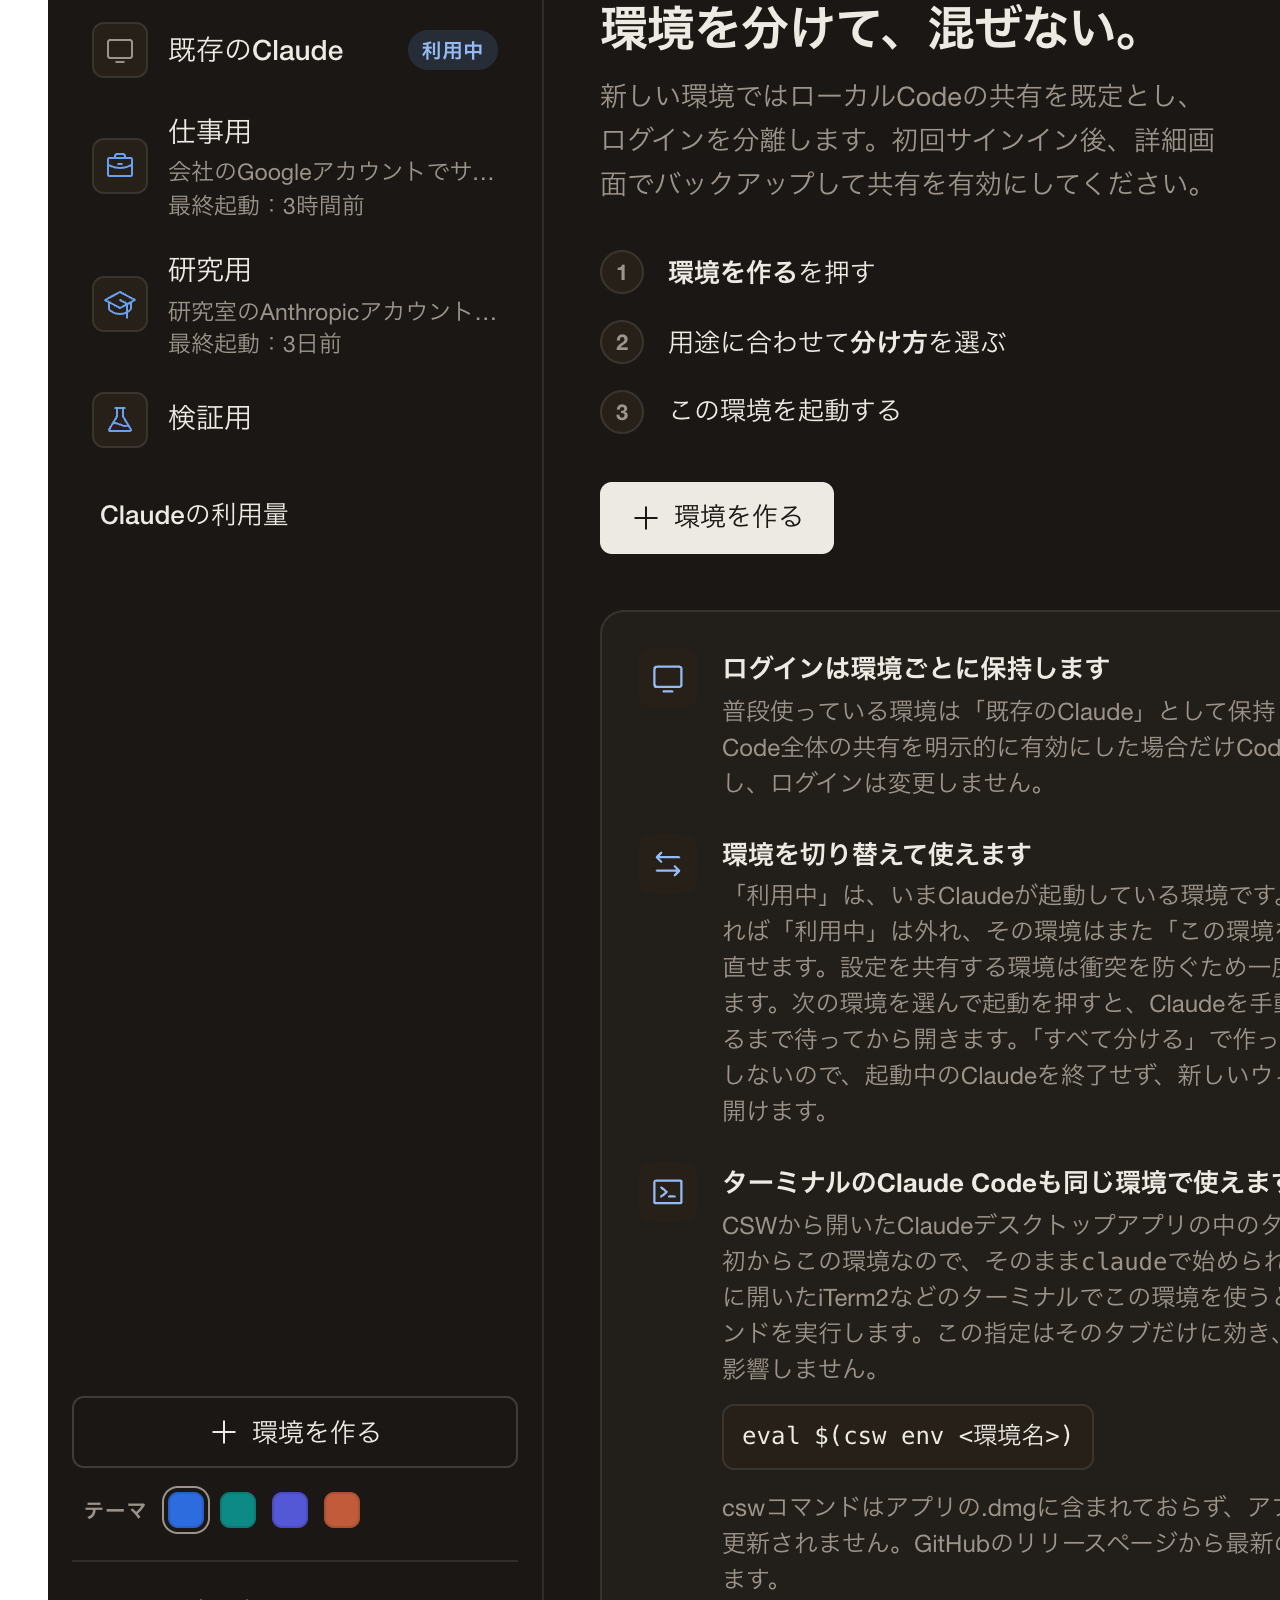
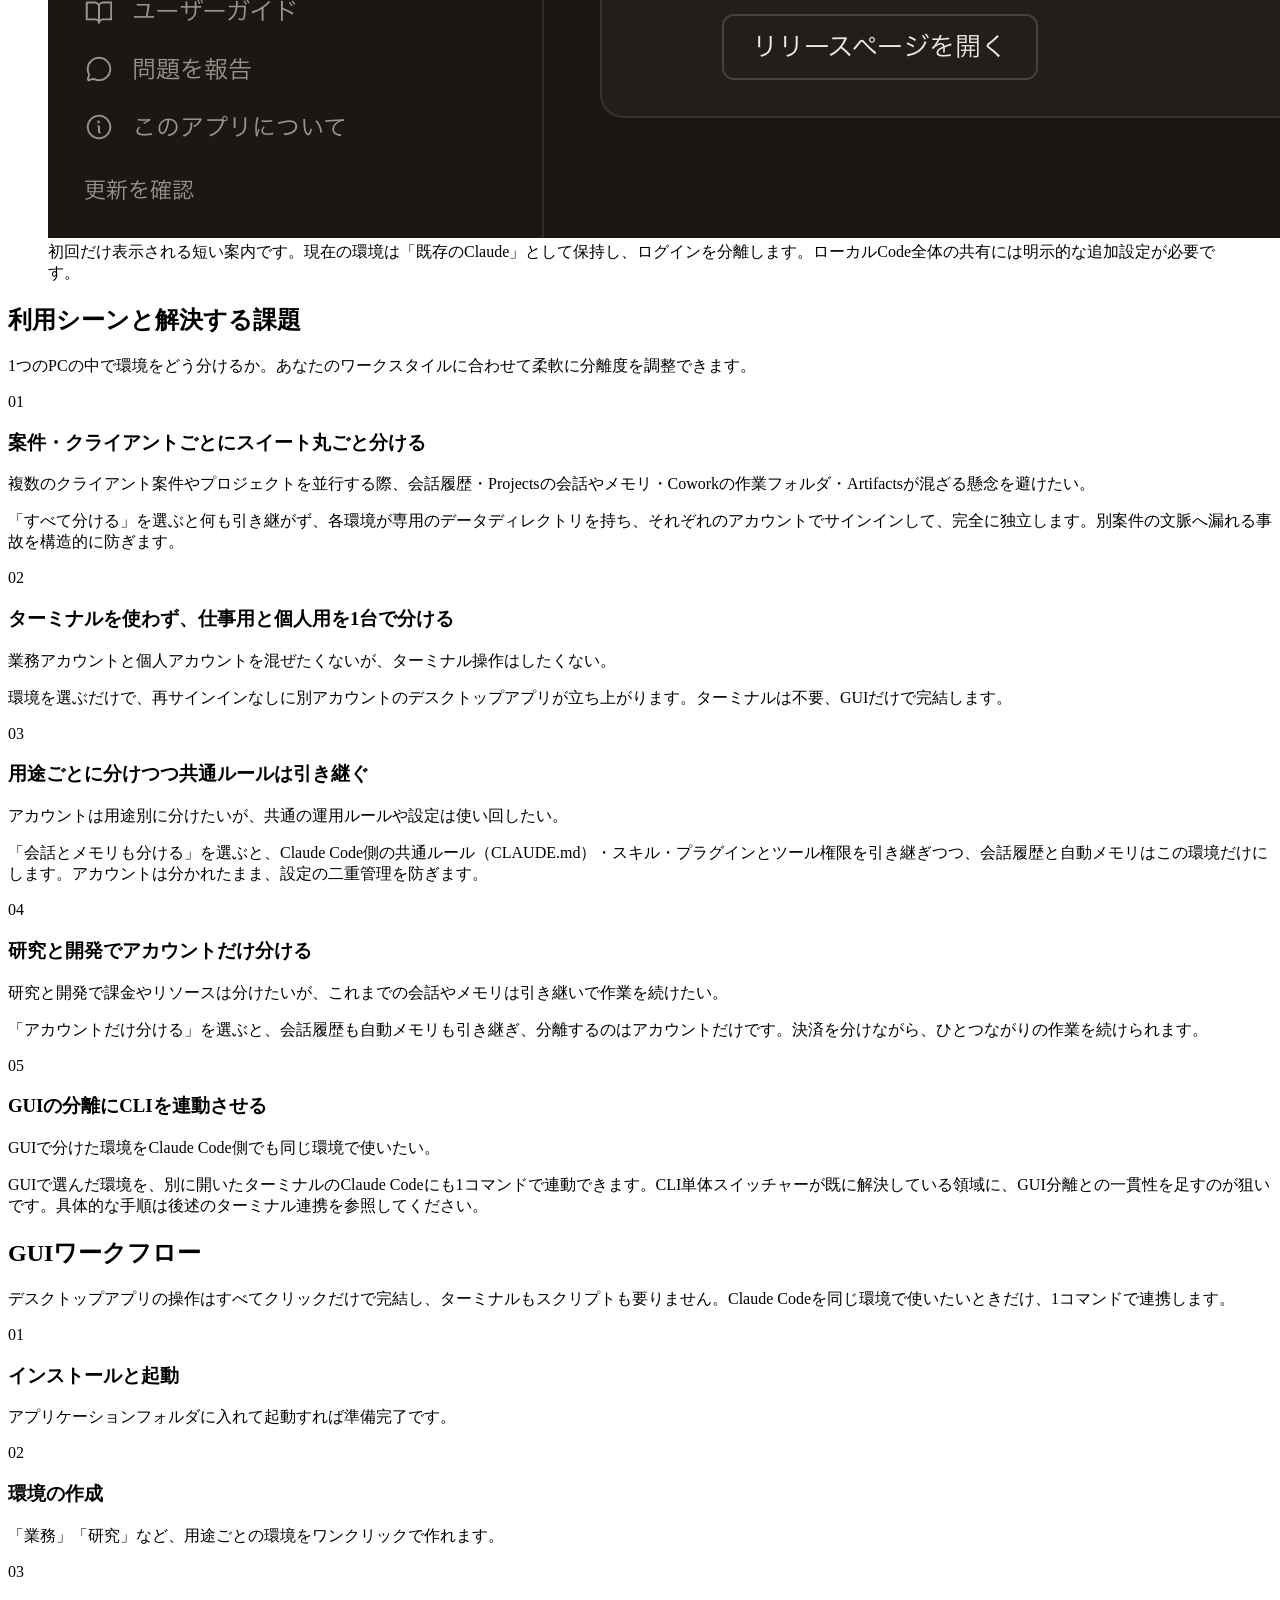
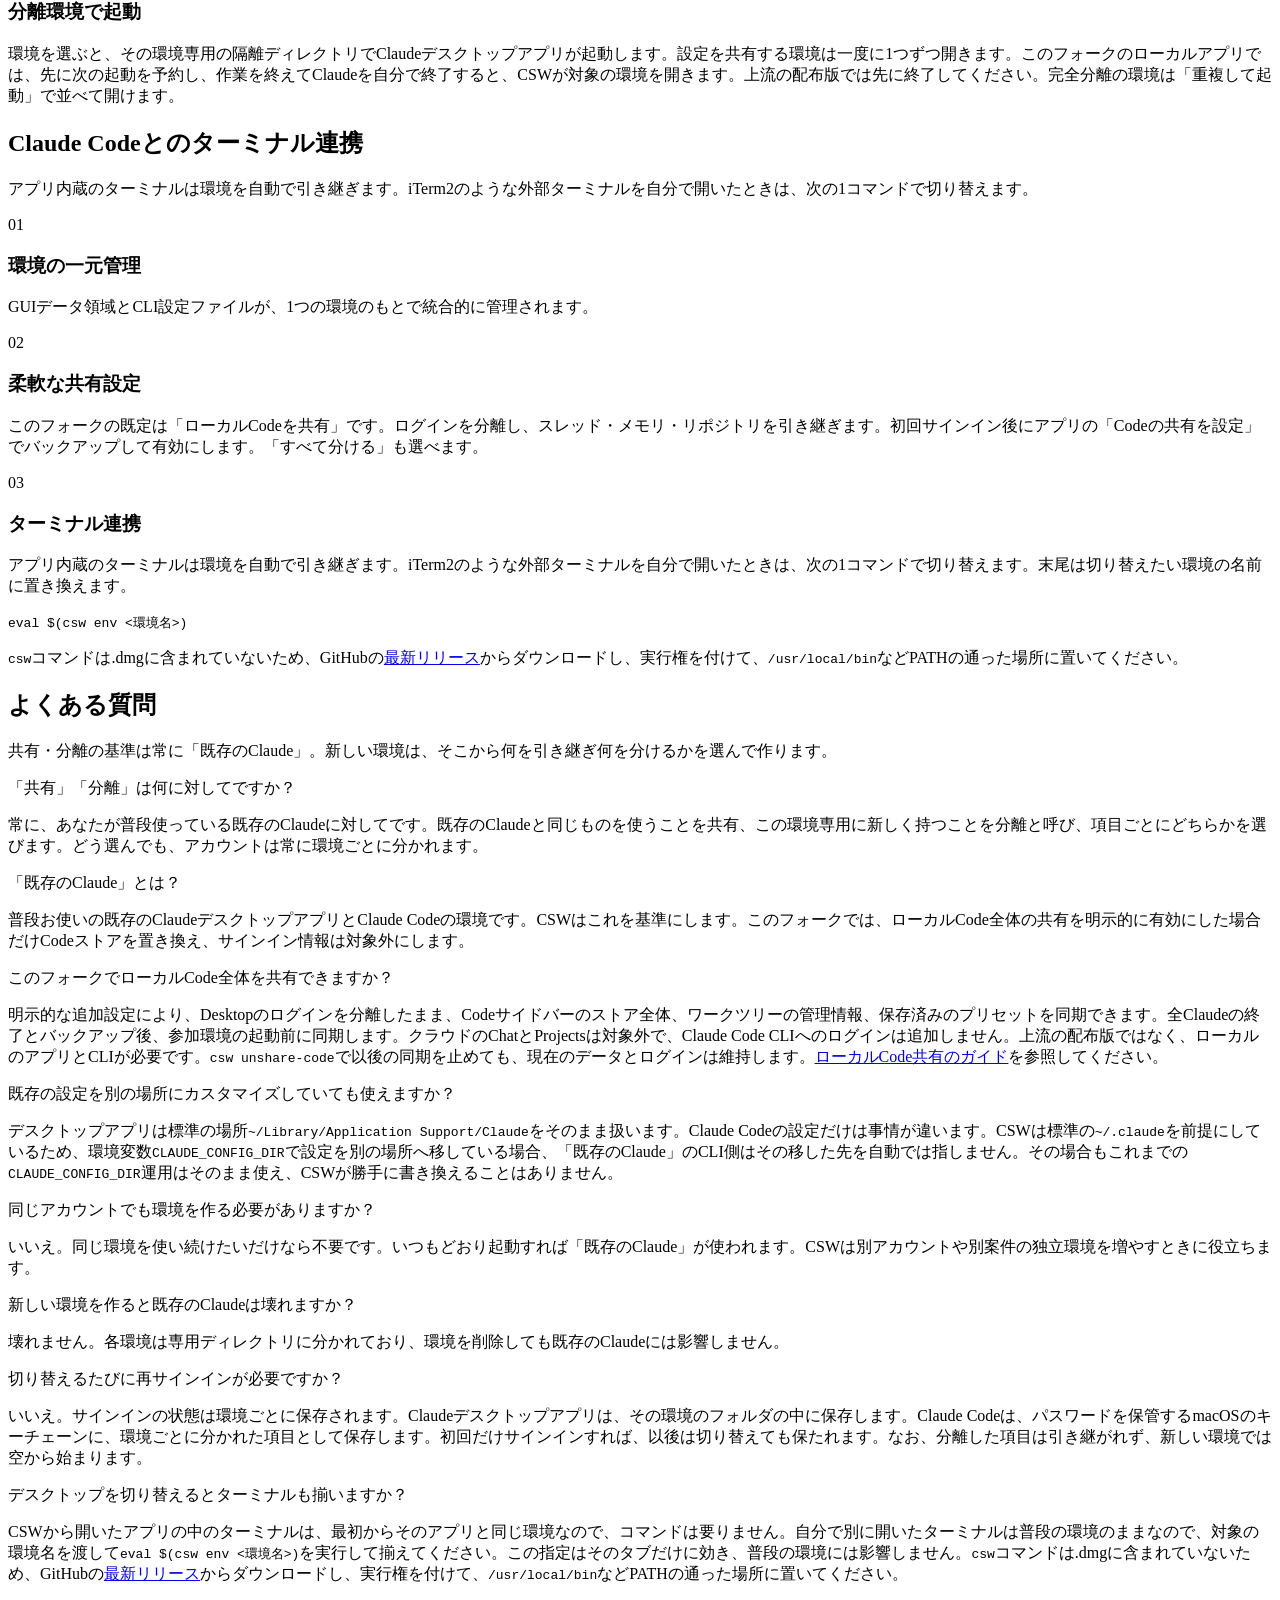
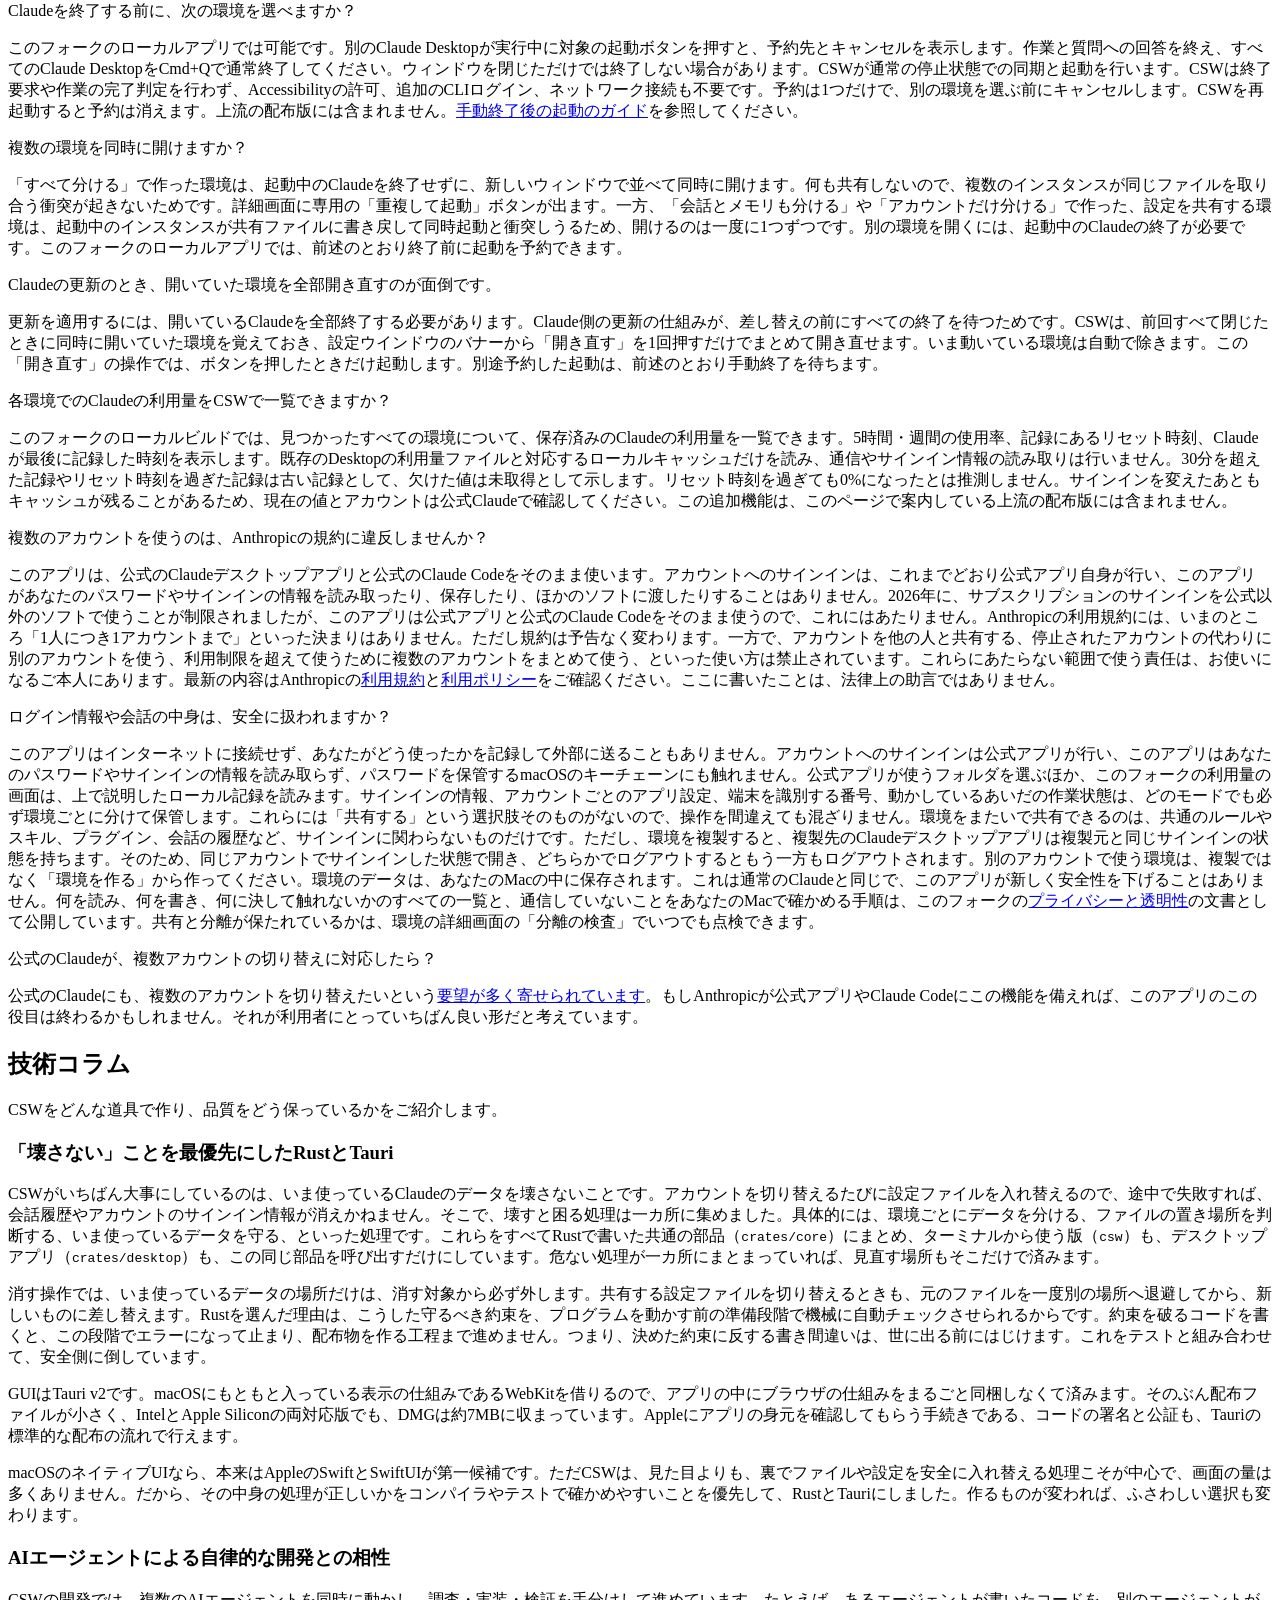
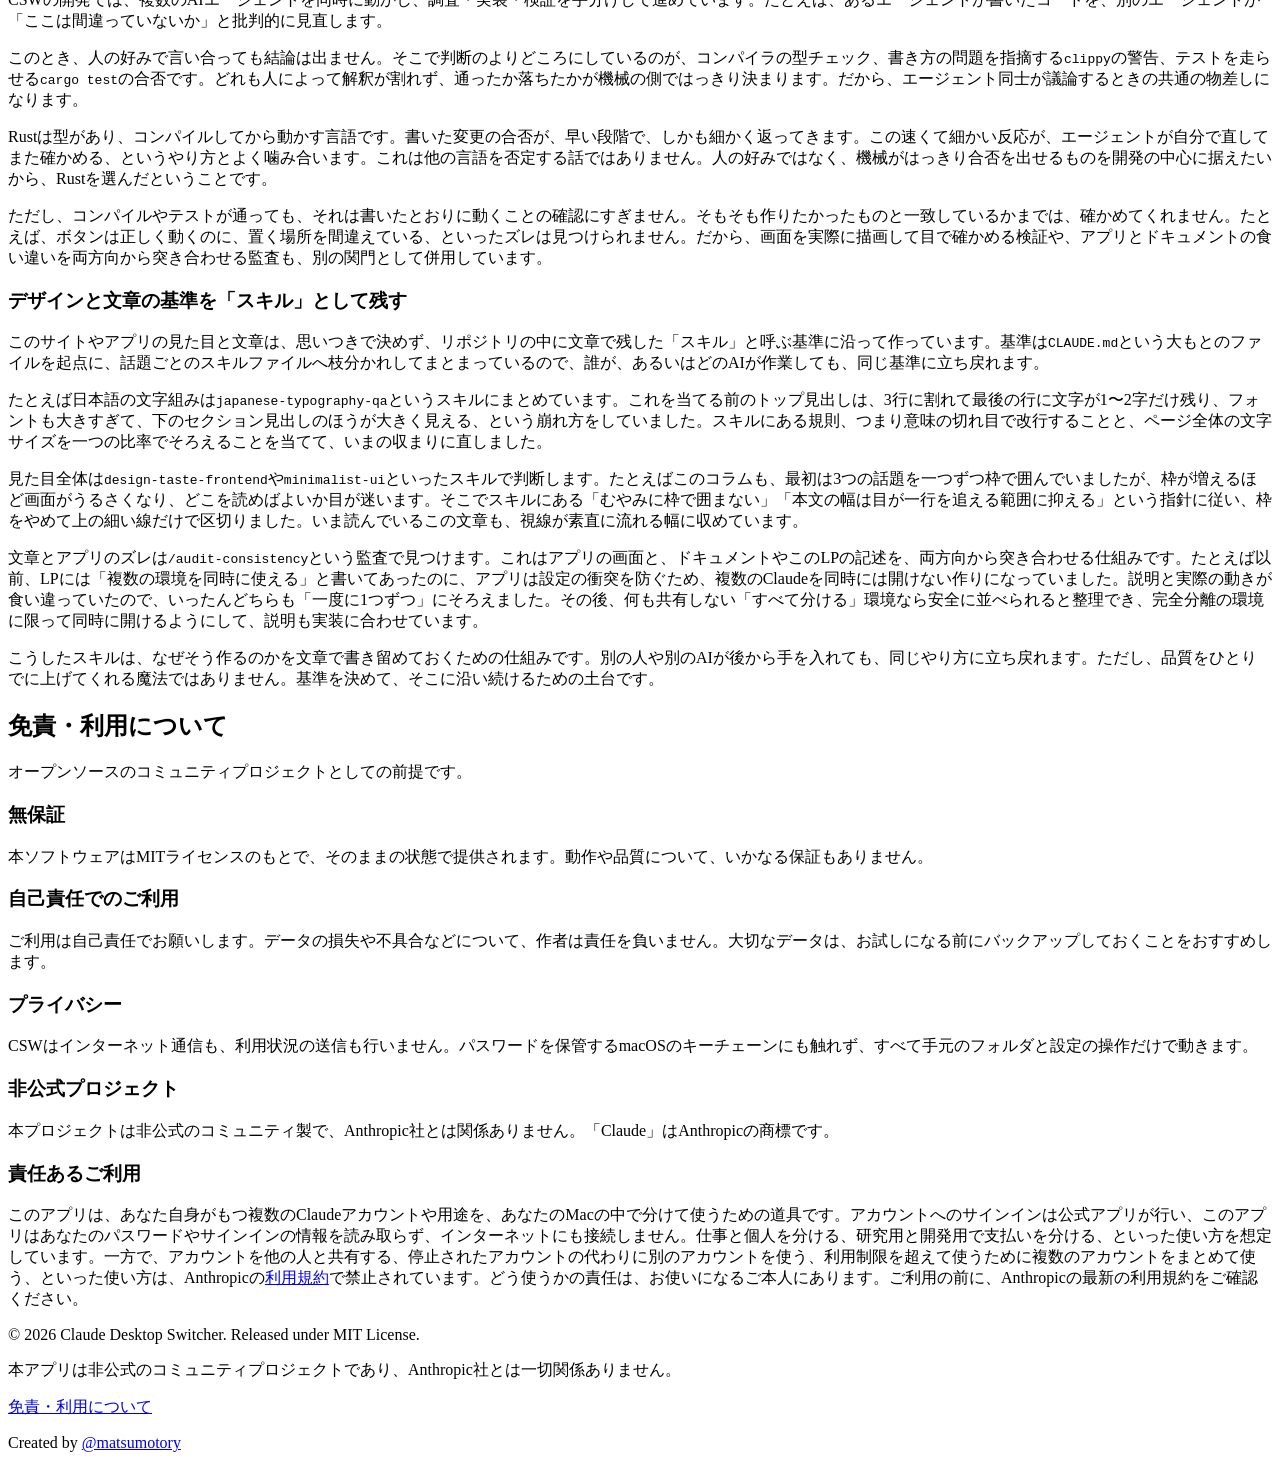
==== commit 88d0a88e: "docs: Code履歴の競合表示と更新した画像を反映する" ====
--- a/website/ja/index.html
+++ b/website/ja/index.html
@@ -119,7 +119,7 @@
             </div>
             <div class="screens-bento">
                 <figure class="screen-card fade-in delay-1">
-                    <img src="../assets/ja_screen_overview.png?v=0.24.6-local.7" width="1520" height="3460" alt="各環境のパスと項目別の共有/分離マトリクスを表示したCSW設定画面" loading="lazy">
+                    <img src="../assets/ja_screen_overview.png?v=0.24.6-local.9" width="1520" height="3794" alt="各環境のパスと項目別の共有/分離マトリクスを表示したCSW設定画面" loading="lazy">
                     <figcaption>各環境は専用のデータディレクトリを持ちます。各項目を既存環境から引き継ぐか分けるかを選べ、アカウントのサインイン情報は常に分離されます。</figcaption>
                 </figure>
                 <figure class="screen-card fade-in delay-2">
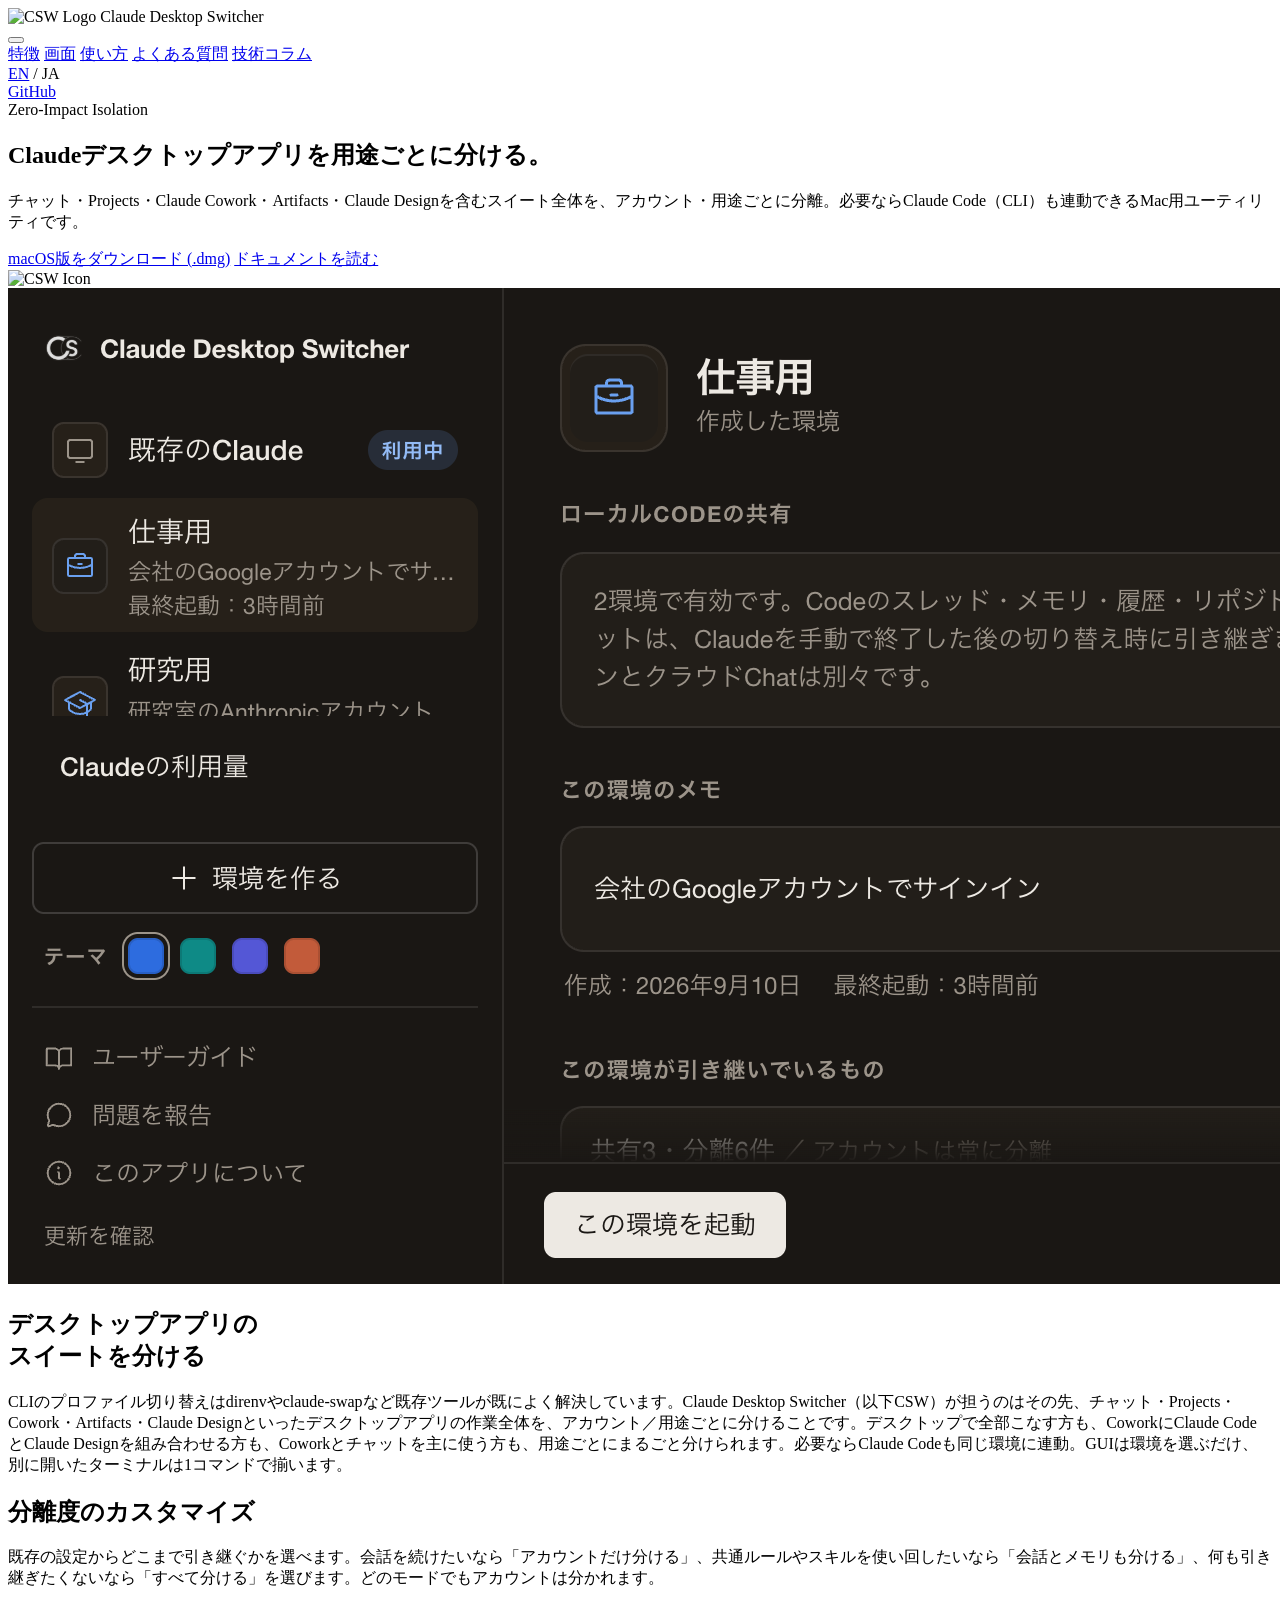
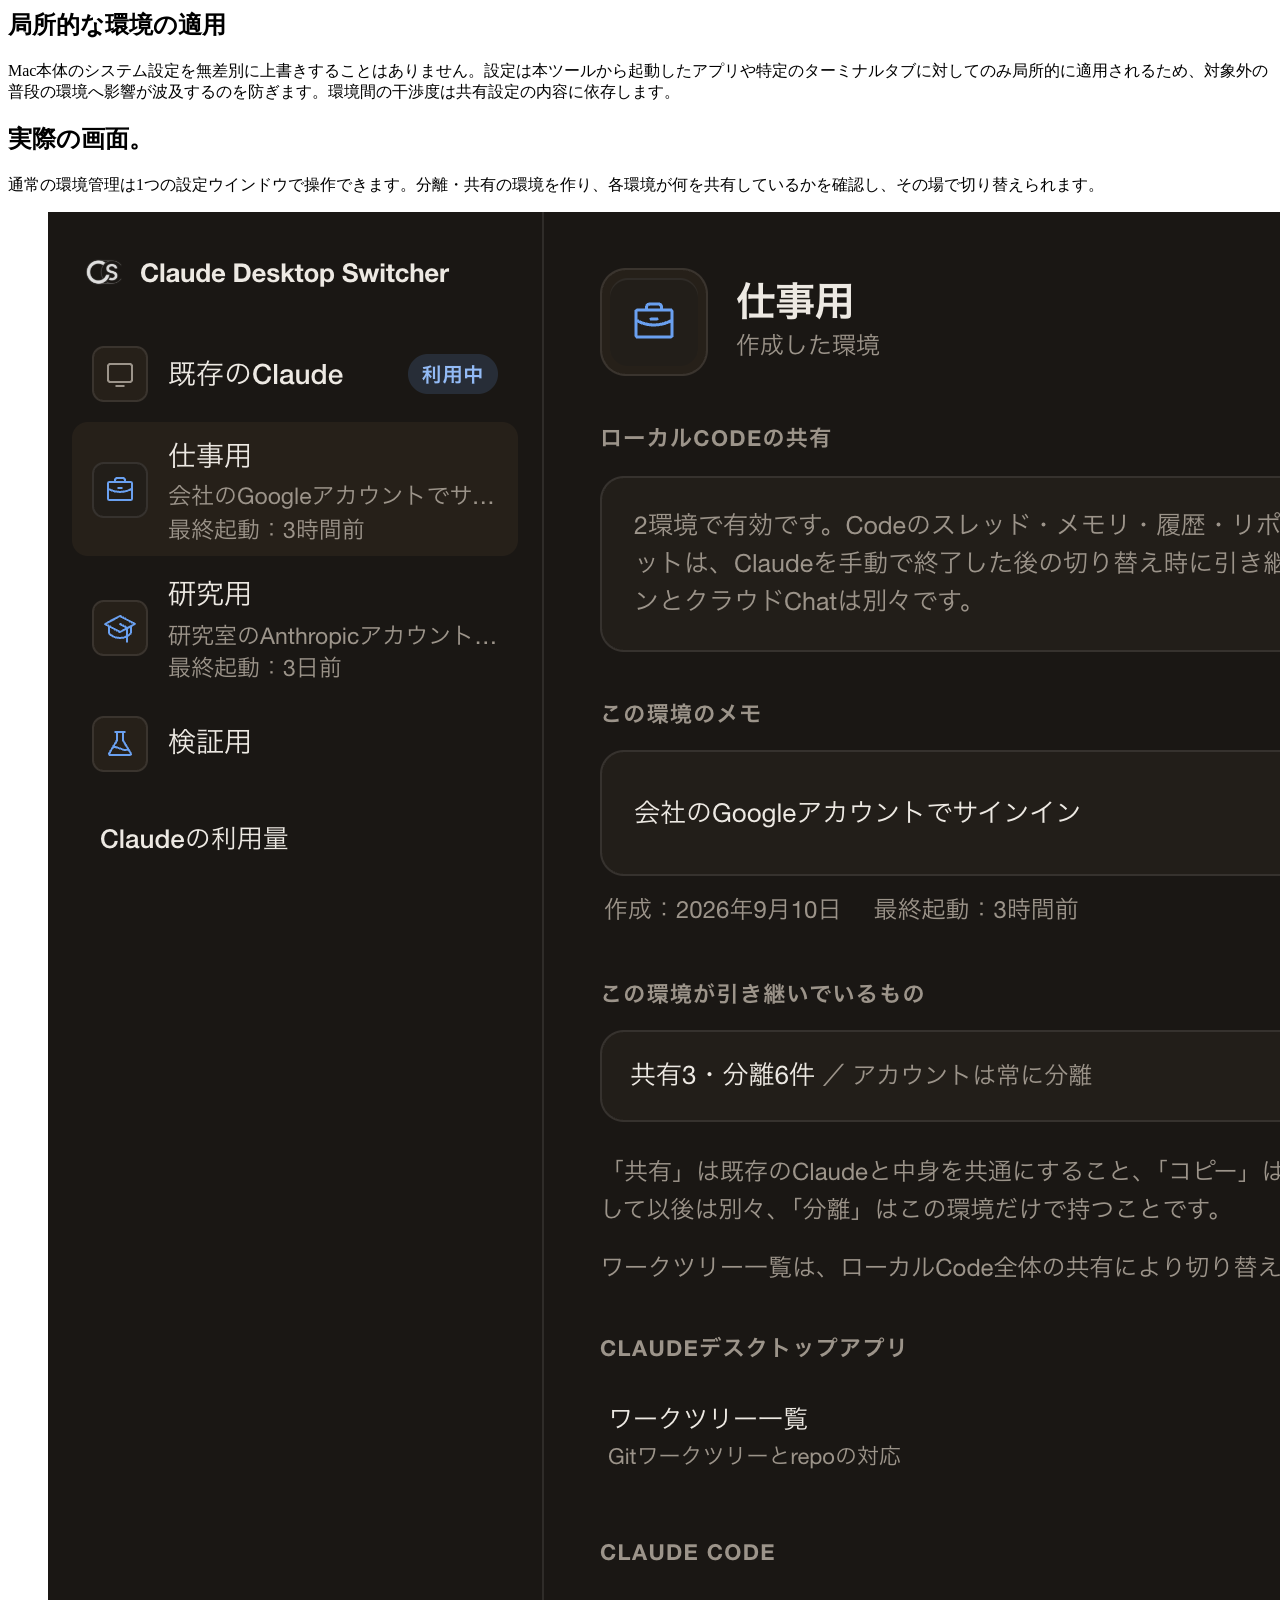
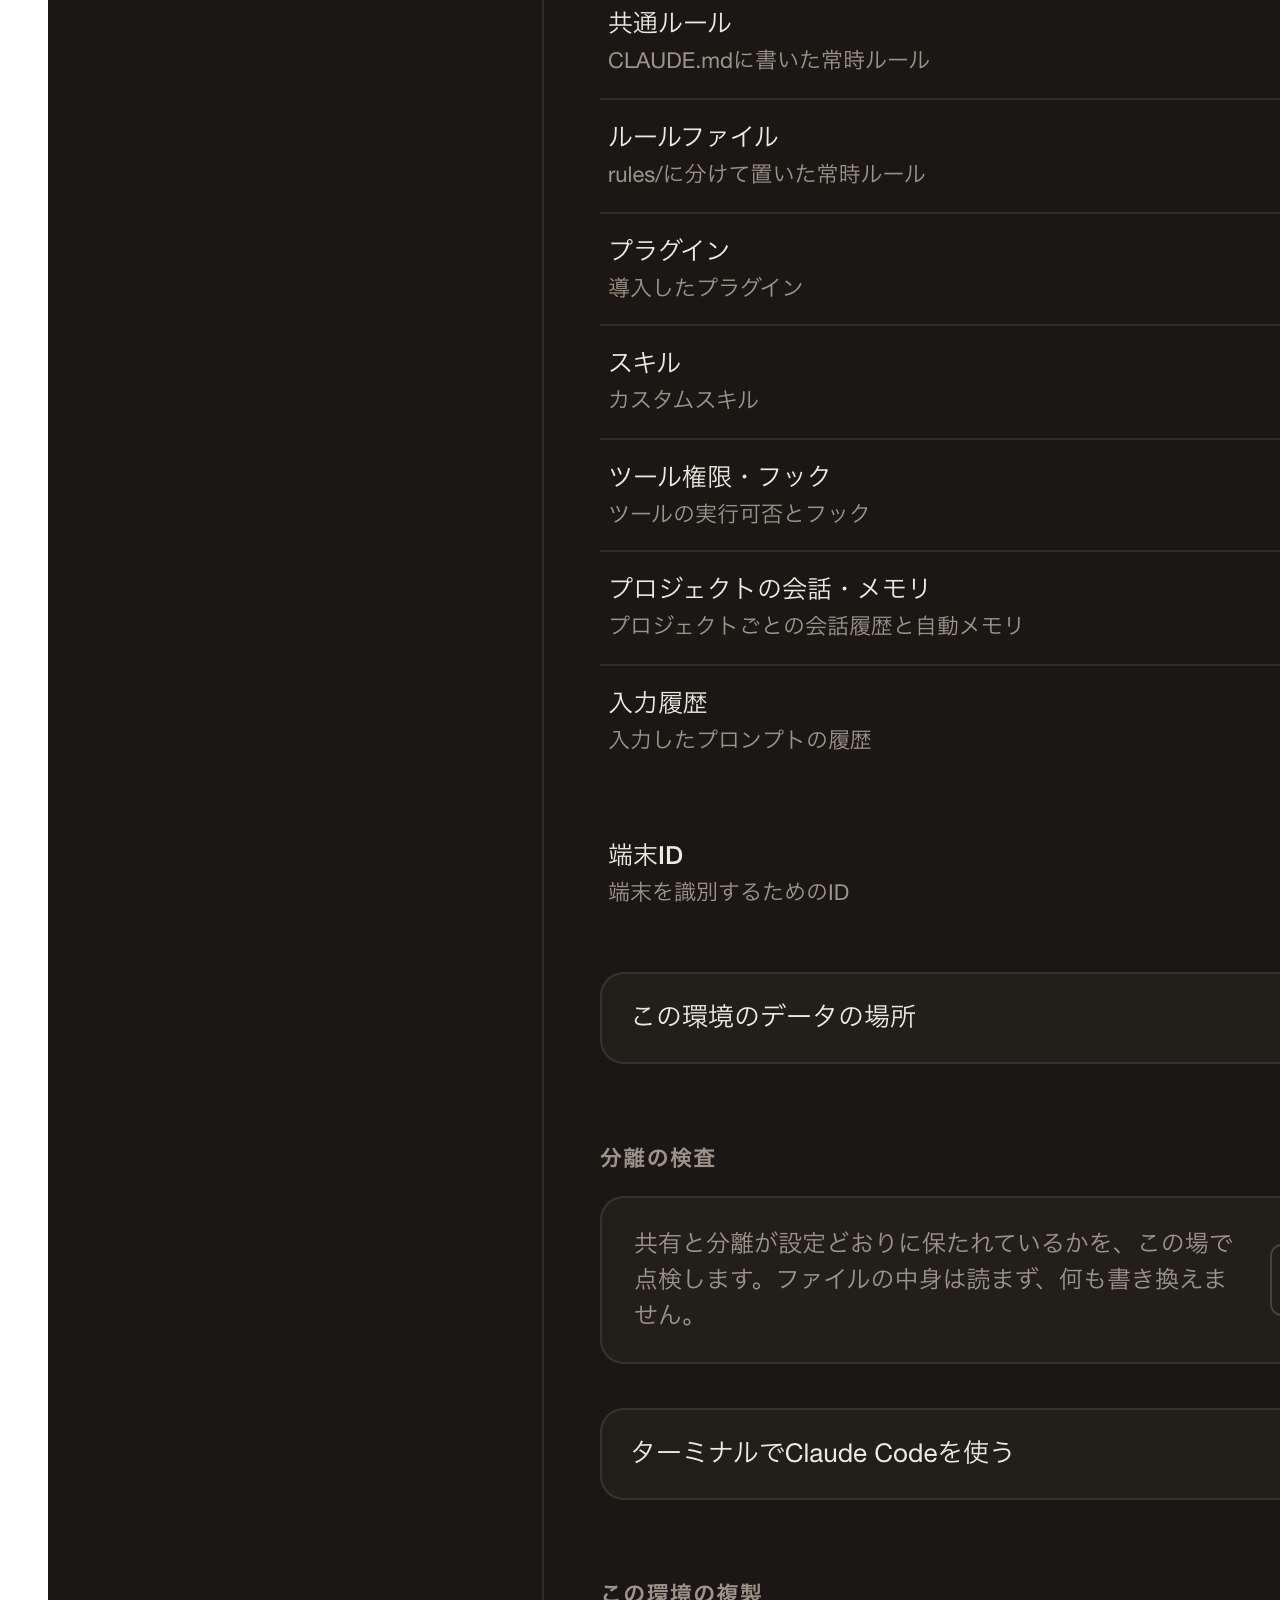
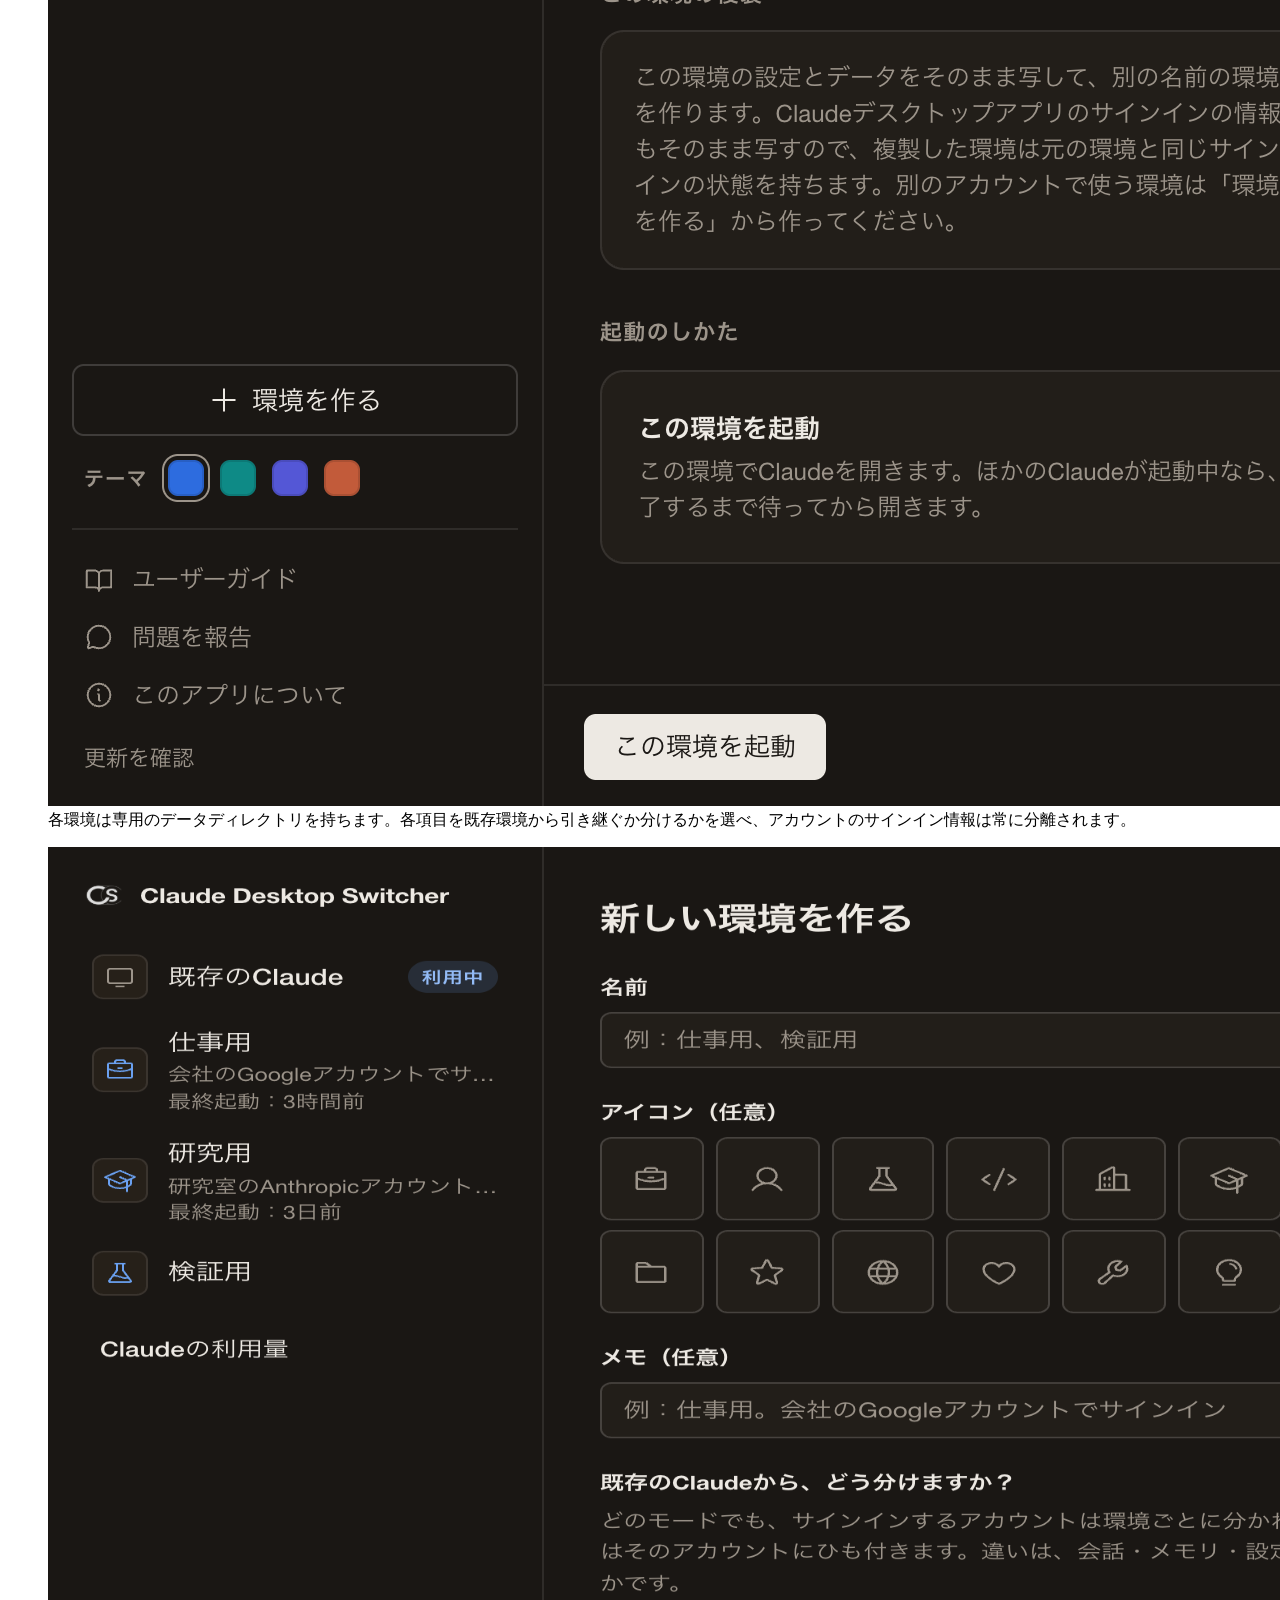
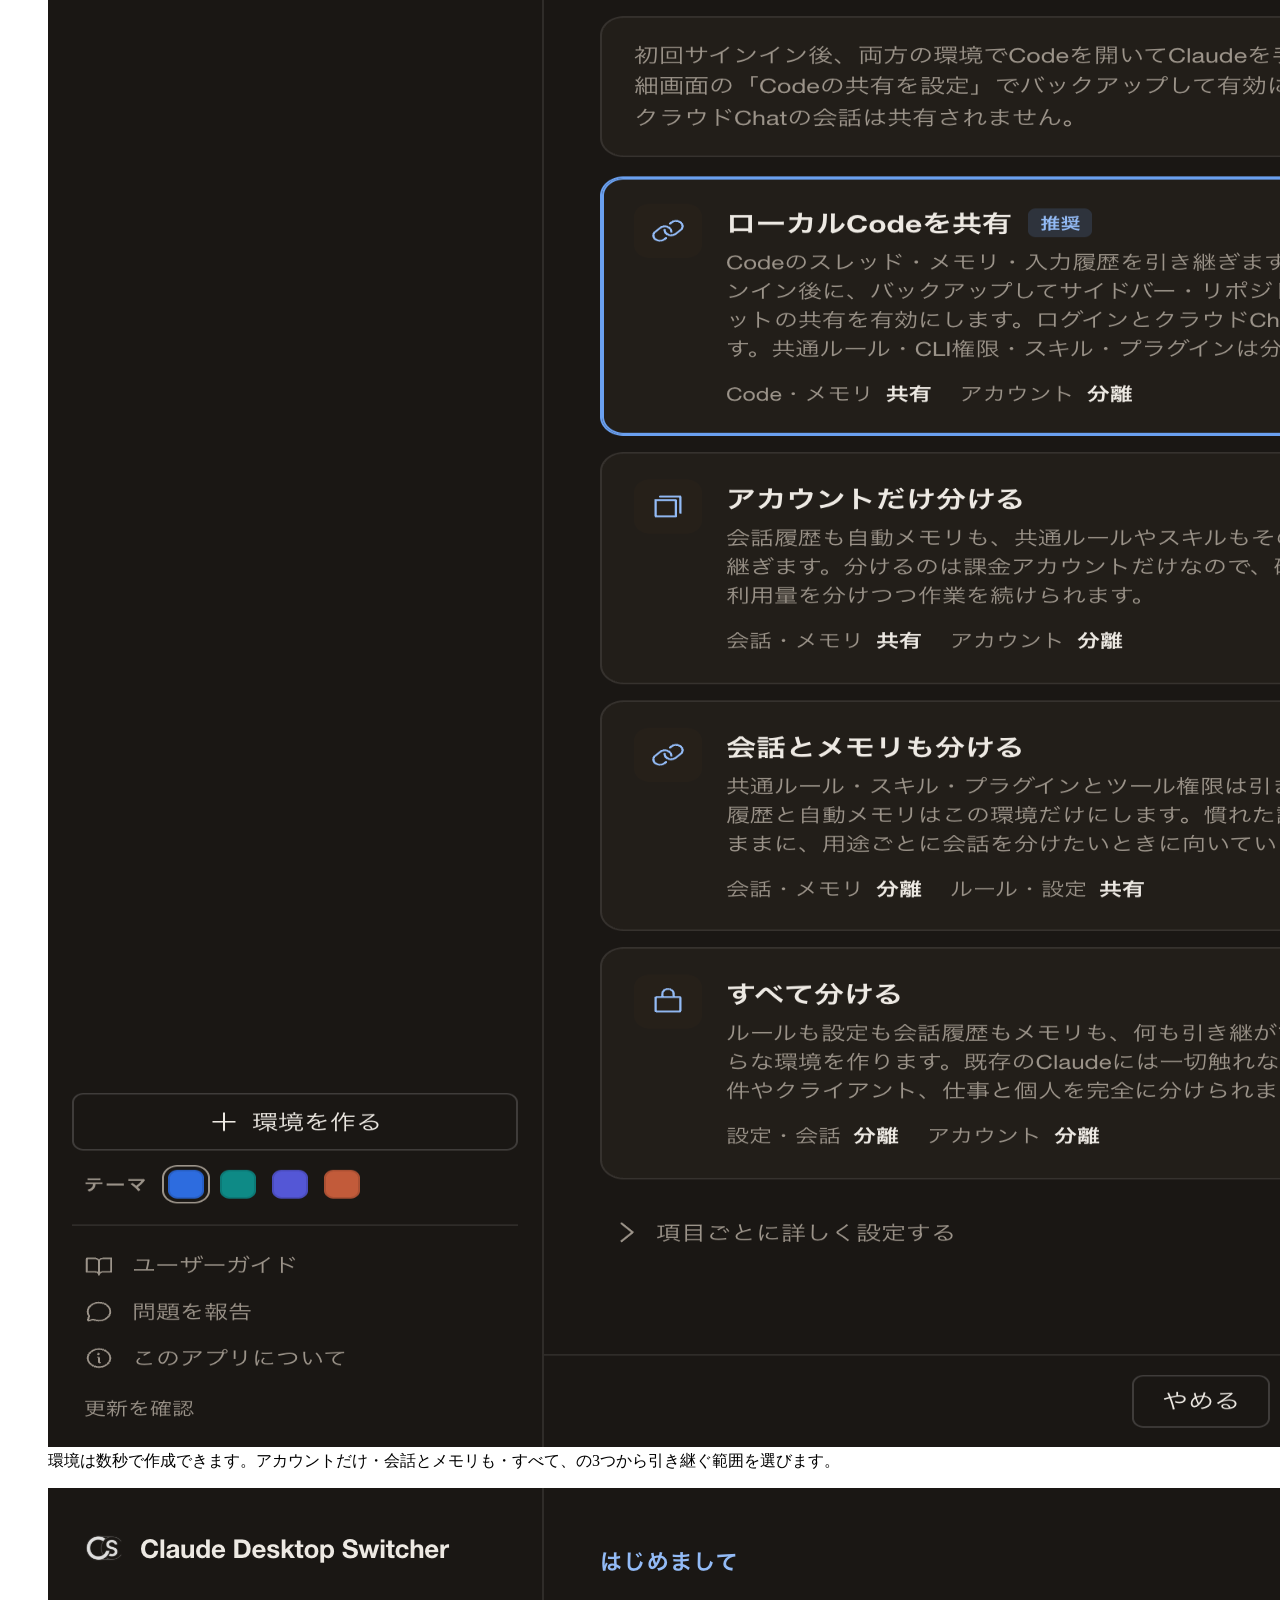
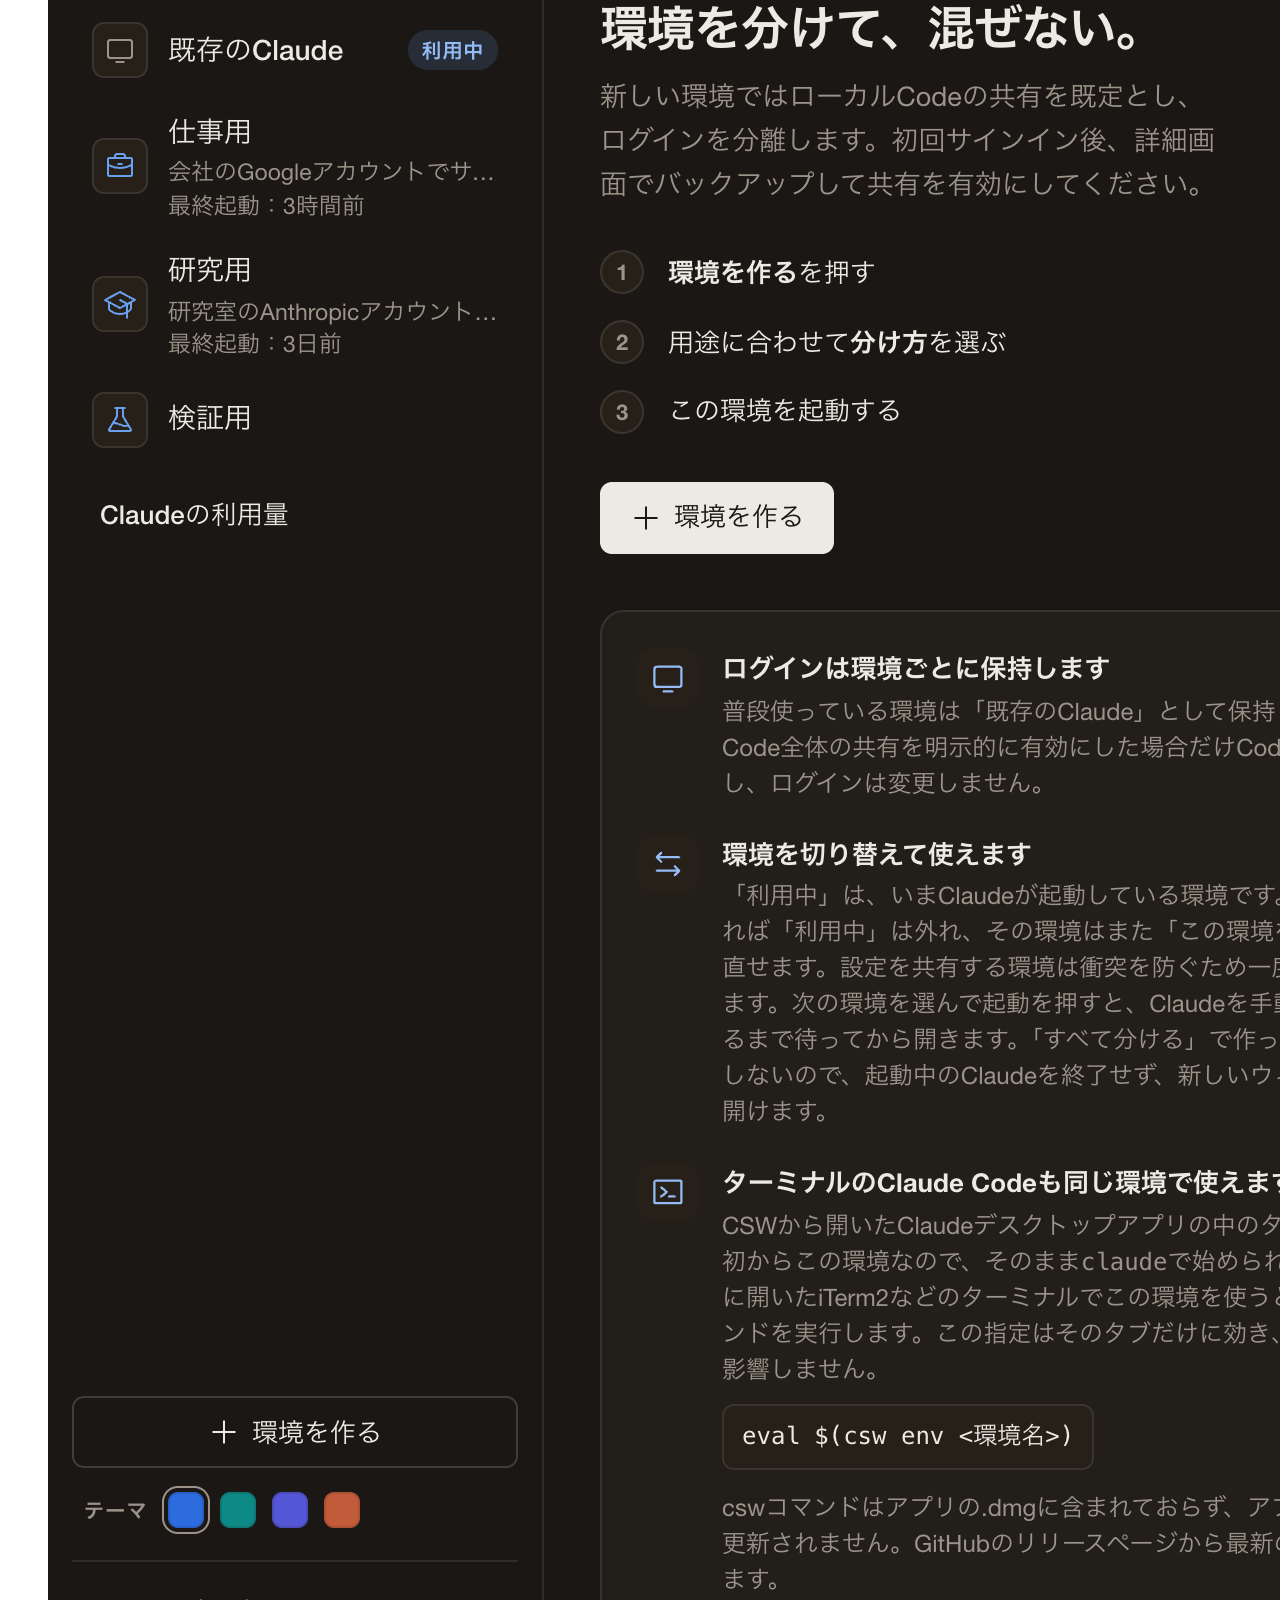
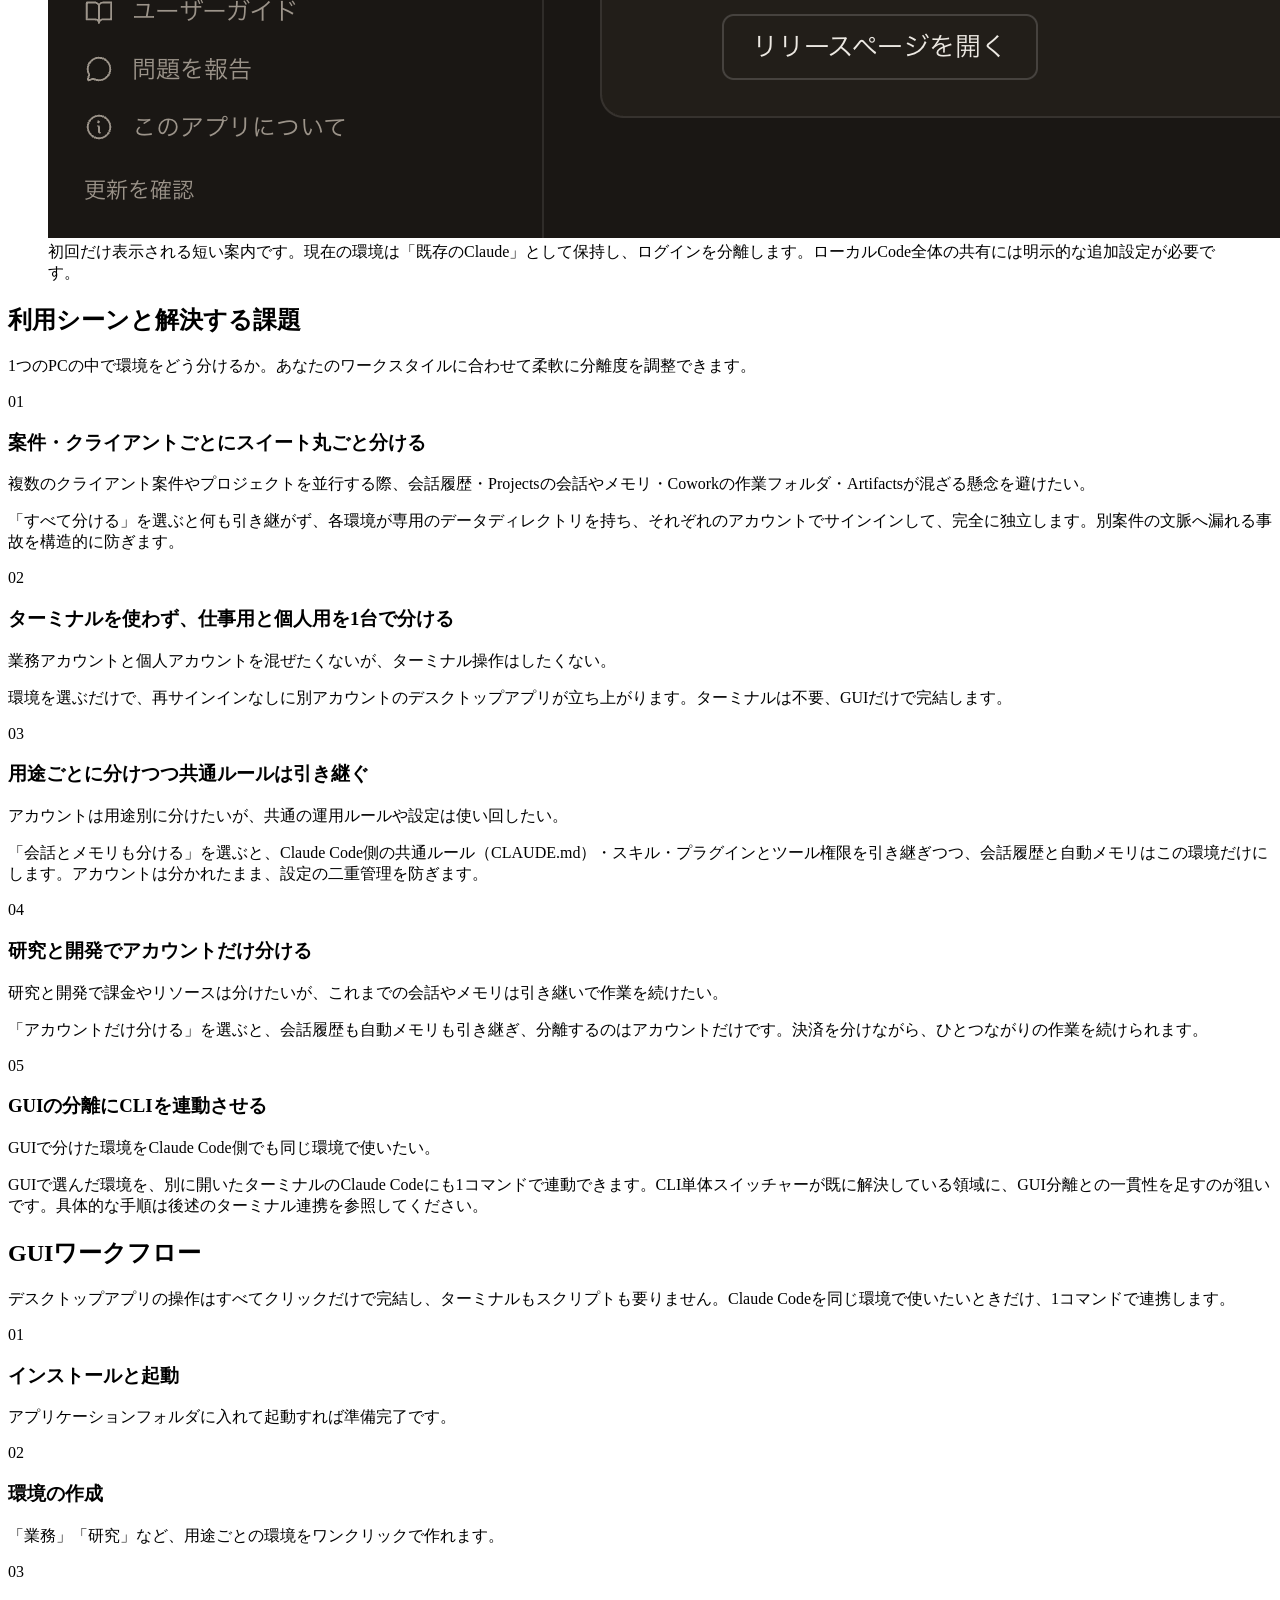
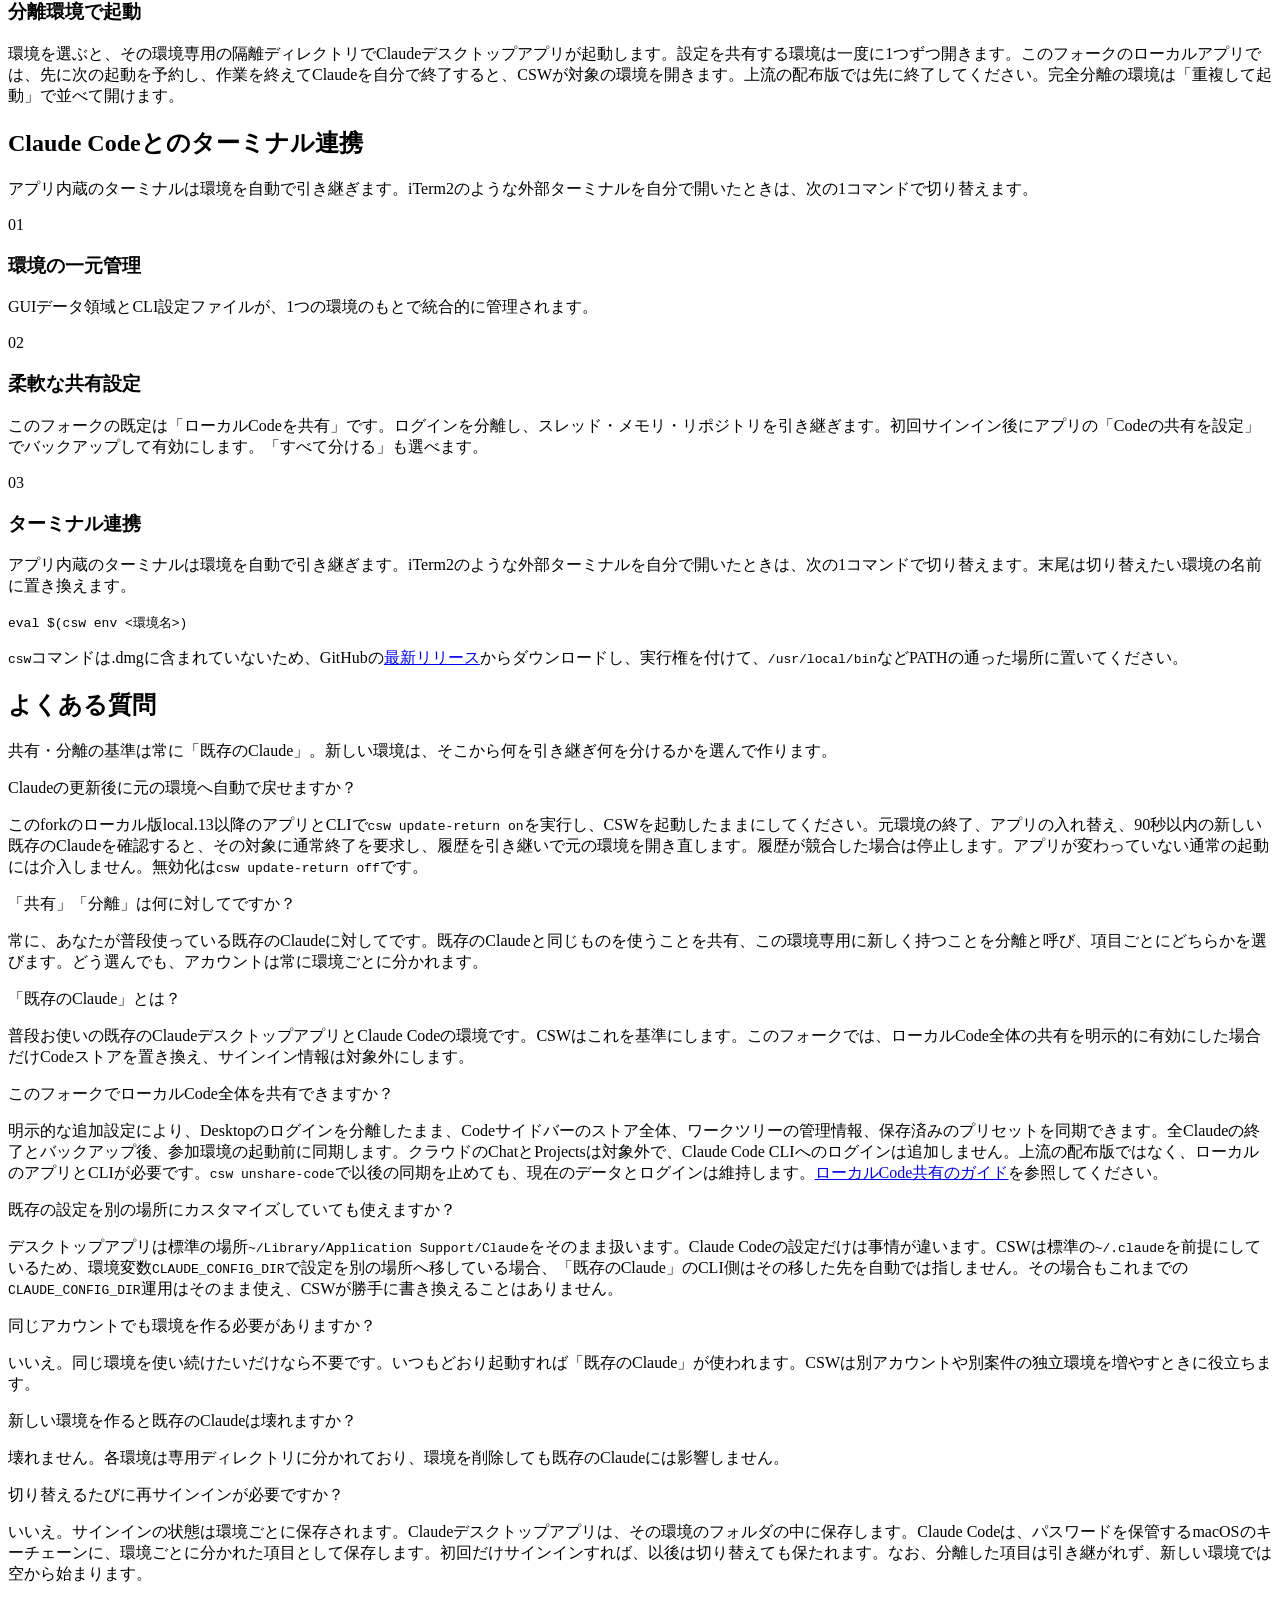
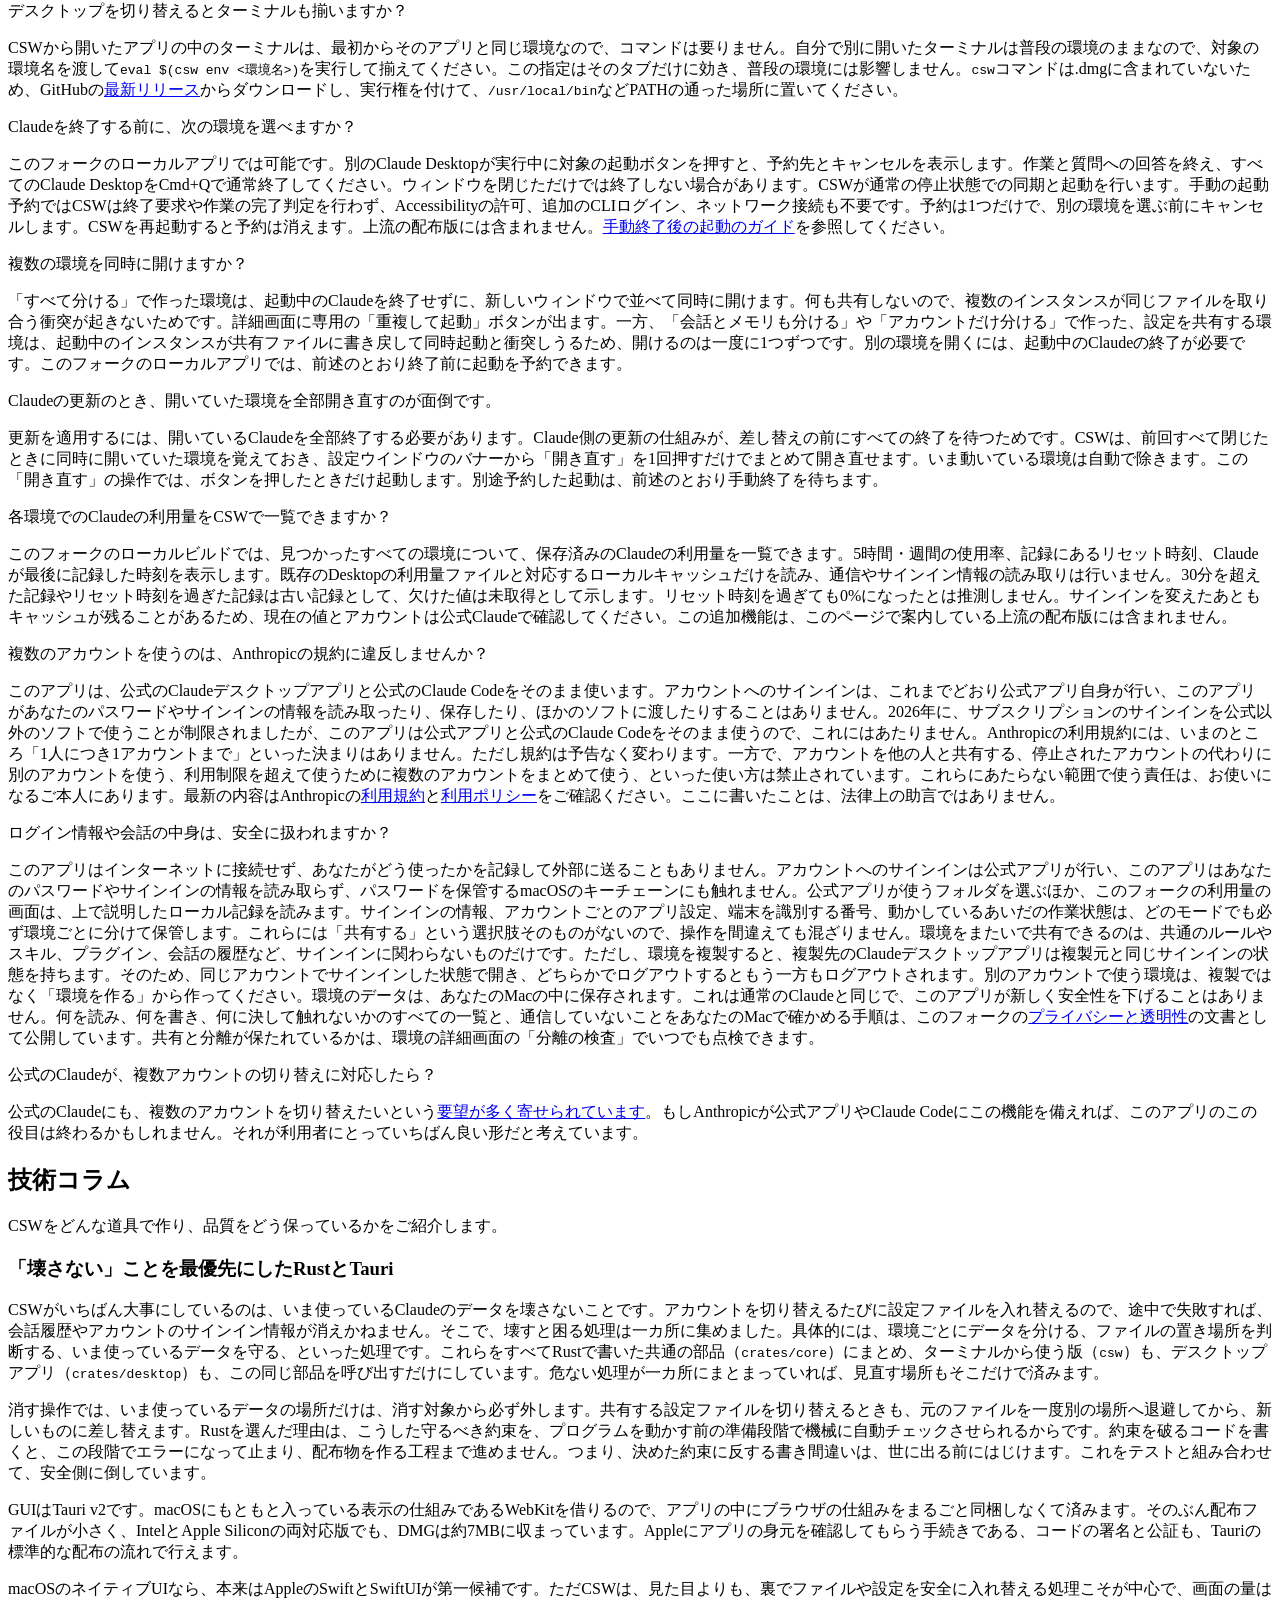
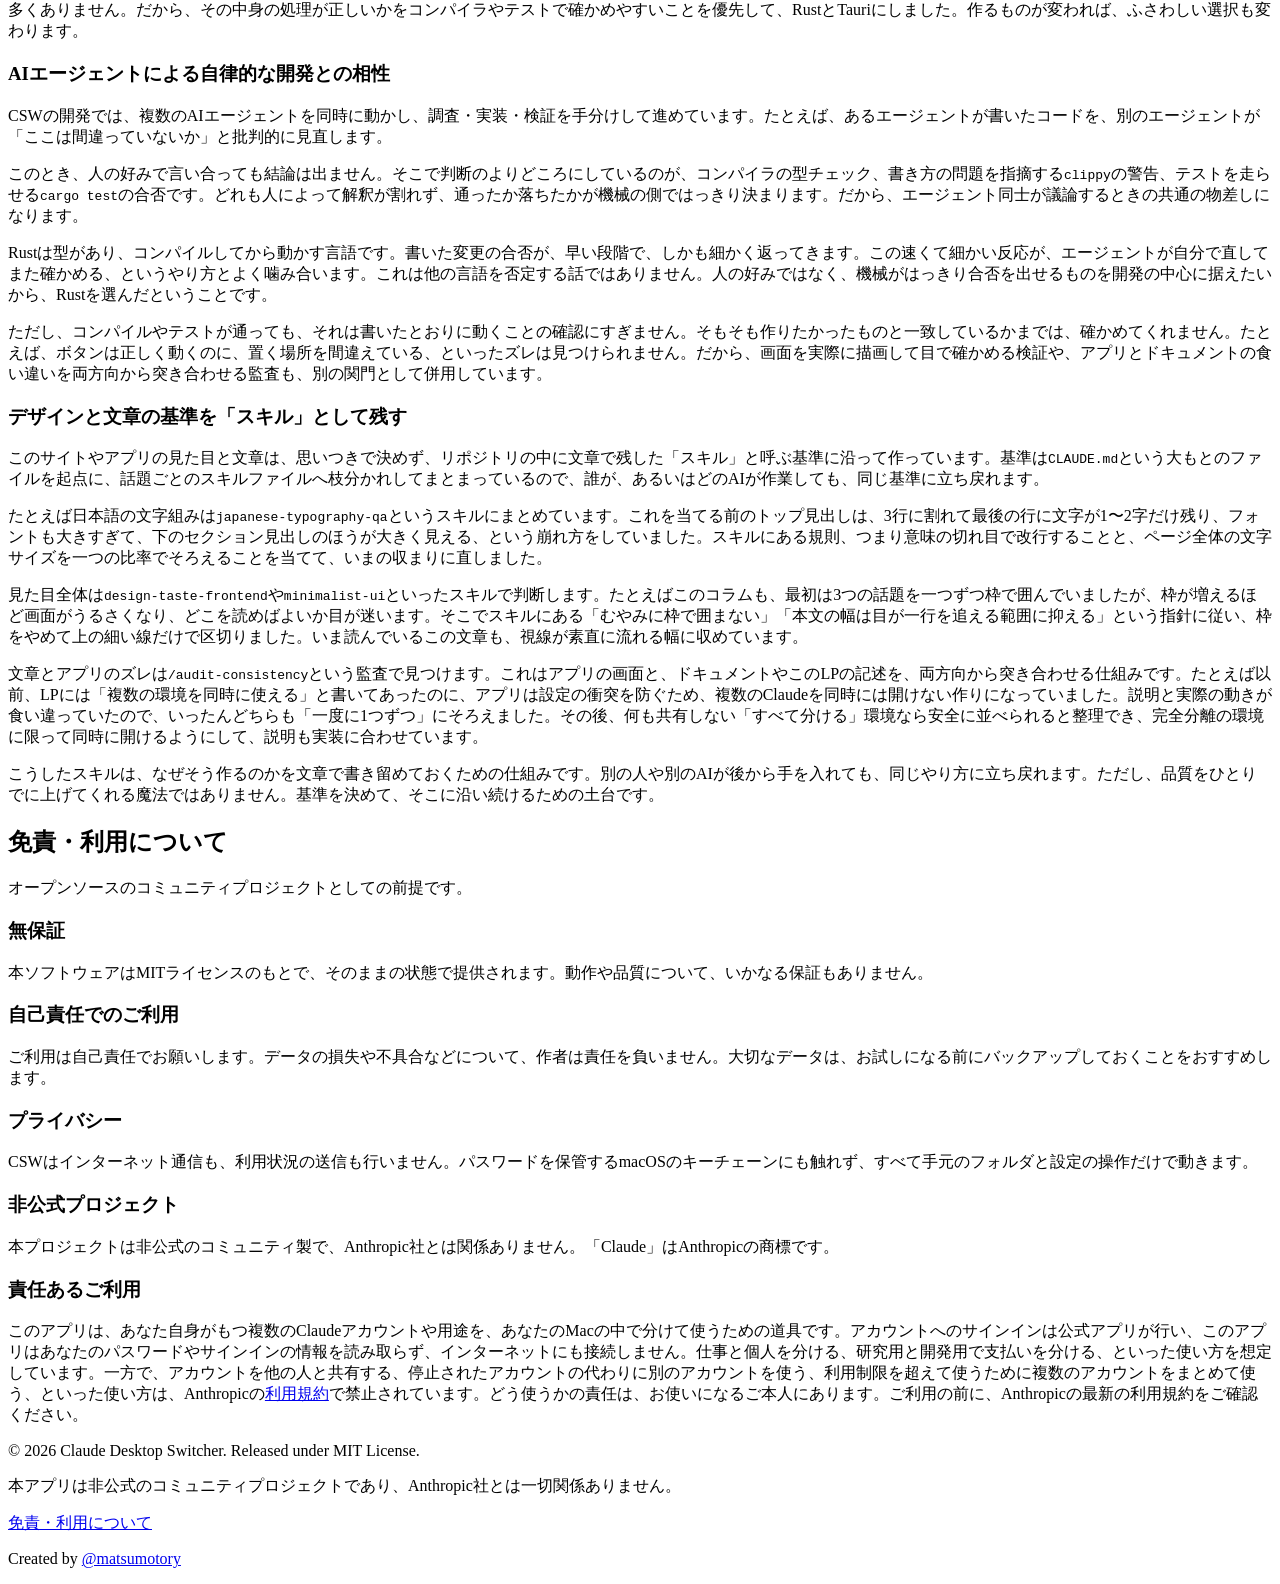
==== commit 8eedf716: "feat(desktop): Claude更新後に直前の環境へ自動復帰する" ====
--- a/website/ja/index.html
+++ b/website/ja/index.html
@@ -119,7 +119,7 @@
             </div>
             <div class="screens-bento">
                 <figure class="screen-card fade-in delay-1">
-                    <img src="../assets/ja_screen_overview.png?v=0.24.6-local.9" width="1520" height="3794" alt="各環境のパスと項目別の共有/分離マトリクスを表示したCSW設定画面" loading="lazy">
+                    <img src="../assets/ja_screen_overview.png?v=0.24.6-local.10" width="1520" height="3794" alt="各環境のパスと項目別の共有/分離マトリクスを表示したCSW設定画面" loading="lazy">
                     <figcaption>各環境は専用のデータディレクトリを持ちます。各項目を既存環境から引き継ぐか分けるかを選べ、アカウントのサインイン情報は常に分離されます。</figcaption>
                 </figure>
                 <figure class="screen-card fade-in delay-2">
@@ -250,6 +250,10 @@
             </div>
             <div class="faq-grid">
                 <div class="faq-item">
+                    <p class="faq-q">Claudeの更新後に元の環境へ自動で戻せますか？</p>
+                    <p class="faq-a">このforkのローカル版local.13以降のアプリとCLIで<code>csw update-return on</code>を実行し、CSWを起動したままにしてください。元環境の終了、アプリの入れ替え、90秒以内の新しい既存のClaudeを確認すると、その対象に通常終了を要求し、履歴を引き継いで元の環境を開き直します。履歴が競合した場合は停止します。アプリが変わっていない通常の起動には介入しません。無効化は<code>csw update-return off</code>です。</p>
+                </div>
+                <div class="faq-item">
                     <p class="faq-q">「共有」「分離」は何に対してですか？</p>
                     <p class="faq-a">常に、あなたが普段使っている既存のClaudeに対してです。既存のClaudeと同じものを使うことを共有、この環境専用に新しく持つことを分離と呼び、項目ごとにどちらかを選びます。どう選んでも、アカウントは常に環境ごとに分かれます。</p>
                 </div>
@@ -283,7 +287,7 @@
                 </div>
                 <div class="faq-item">
                     <p class="faq-q">Claudeを終了する前に、次の環境を選べますか？</p>
-                    <p class="faq-a">このフォークのローカルアプリでは可能です。別のClaude Desktopが実行中に対象の起動ボタンを押すと、予約先とキャンセルを表示します。作業と質問への回答を終え、すべてのClaude DesktopをCmd+Qで通常終了してください。ウィンドウを閉じただけでは終了しない場合があります。CSWが通常の停止状態での同期と起動を行います。CSWは終了要求や作業の完了判定を行わず、Accessibilityの許可、追加のCLIログイン、ネットワーク接続も不要です。予約は1つだけで、別の環境を選ぶ前にキャンセルします。CSWを再起動すると予約は消えます。上流の配布版には含まれません。<a href="https://github.com/seichris/claude-desktop-switcher/blob/main/docs/USER_GUIDE.md#claudeを終了してから予約した環境を開く" target="_blank" rel="noopener">手動終了後の起動のガイド</a>を参照してください。</p>
+                    <p class="faq-a">このフォークのローカルアプリでは可能です。別のClaude Desktopが実行中に対象の起動ボタンを押すと、予約先とキャンセルを表示します。作業と質問への回答を終え、すべてのClaude DesktopをCmd+Qで通常終了してください。ウィンドウを閉じただけでは終了しない場合があります。CSWが通常の停止状態での同期と起動を行います。手動の起動予約ではCSWは終了要求や作業の完了判定を行わず、Accessibilityの許可、追加のCLIログイン、ネットワーク接続も不要です。予約は1つだけで、別の環境を選ぶ前にキャンセルします。CSWを再起動すると予約は消えます。上流の配布版には含まれません。<a href="https://github.com/seichris/claude-desktop-switcher/blob/main/docs/USER_GUIDE.md#claudeを終了してから予約した環境を開く" target="_blank" rel="noopener">手動終了後の起動のガイド</a>を参照してください。</p>
                 </div>
                 <div class="faq-item">
                     <p class="faq-q">複数の環境を同時に開けますか？</p>
